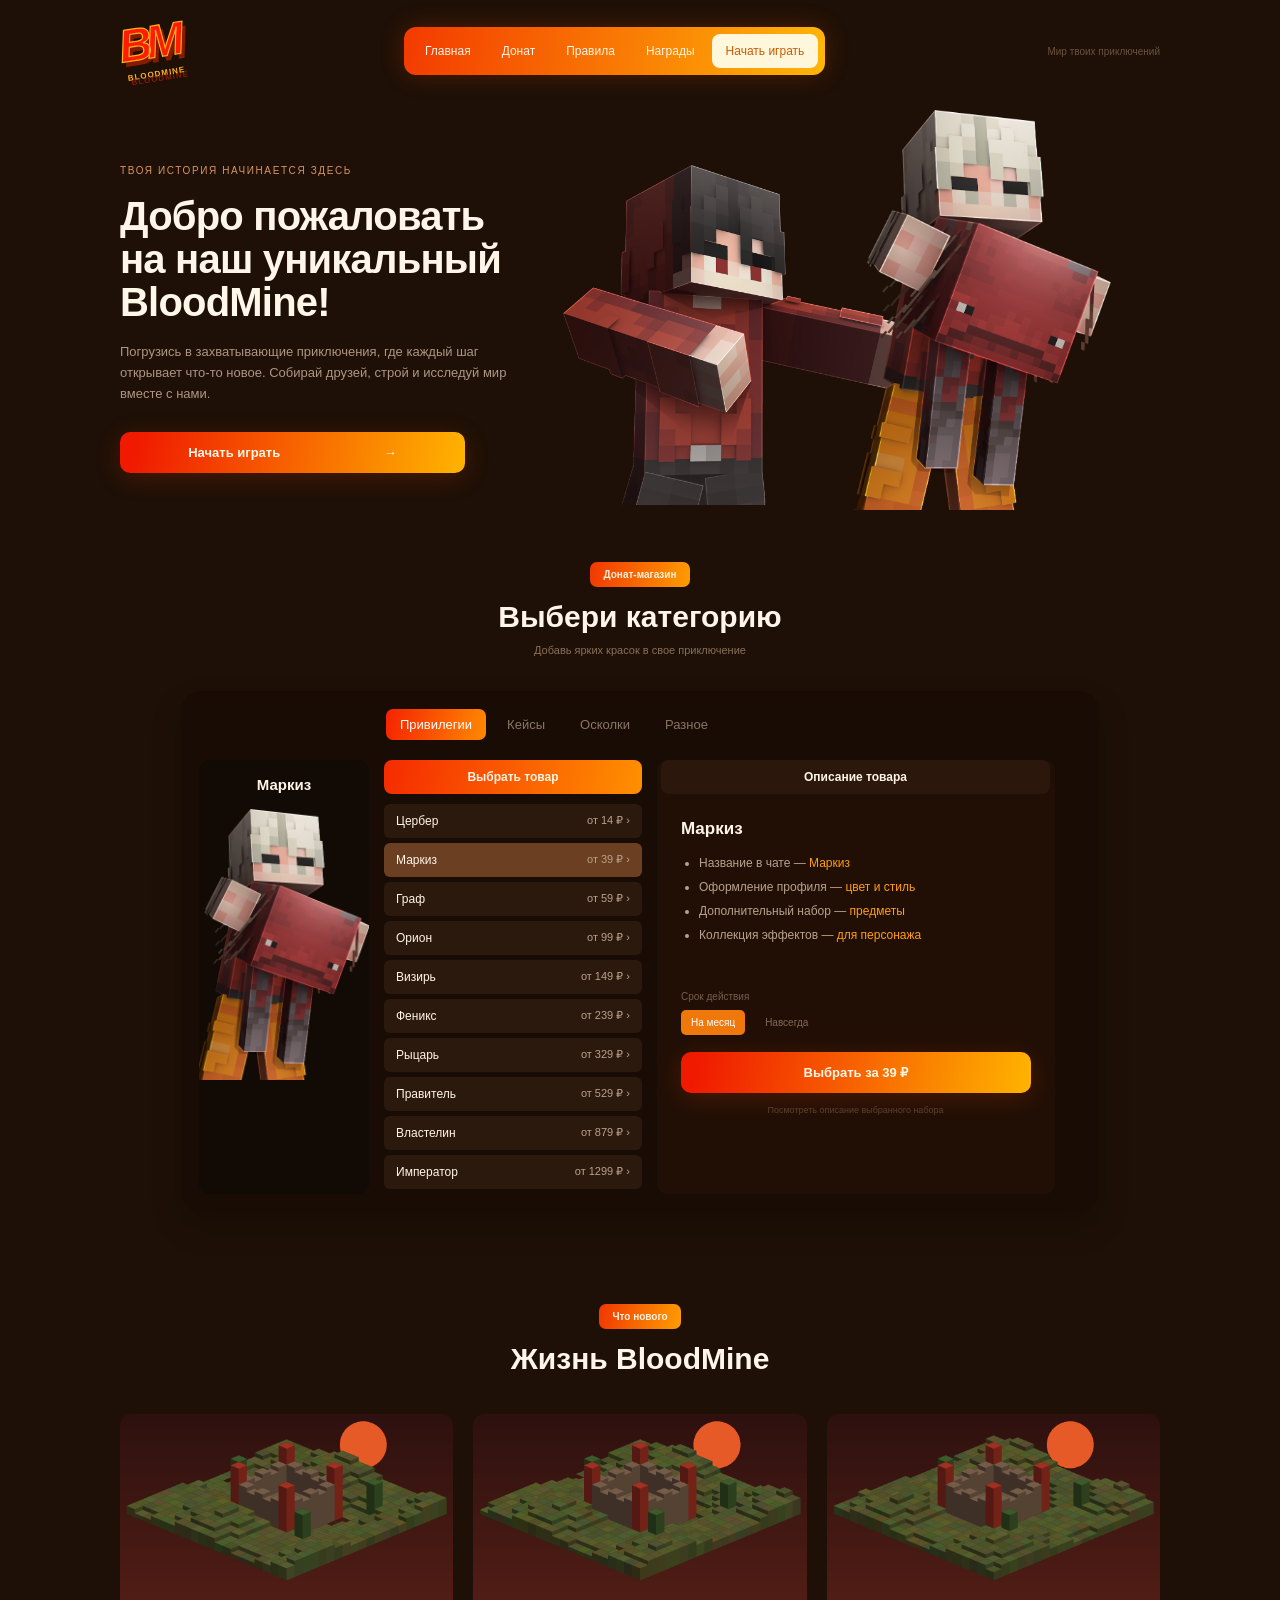
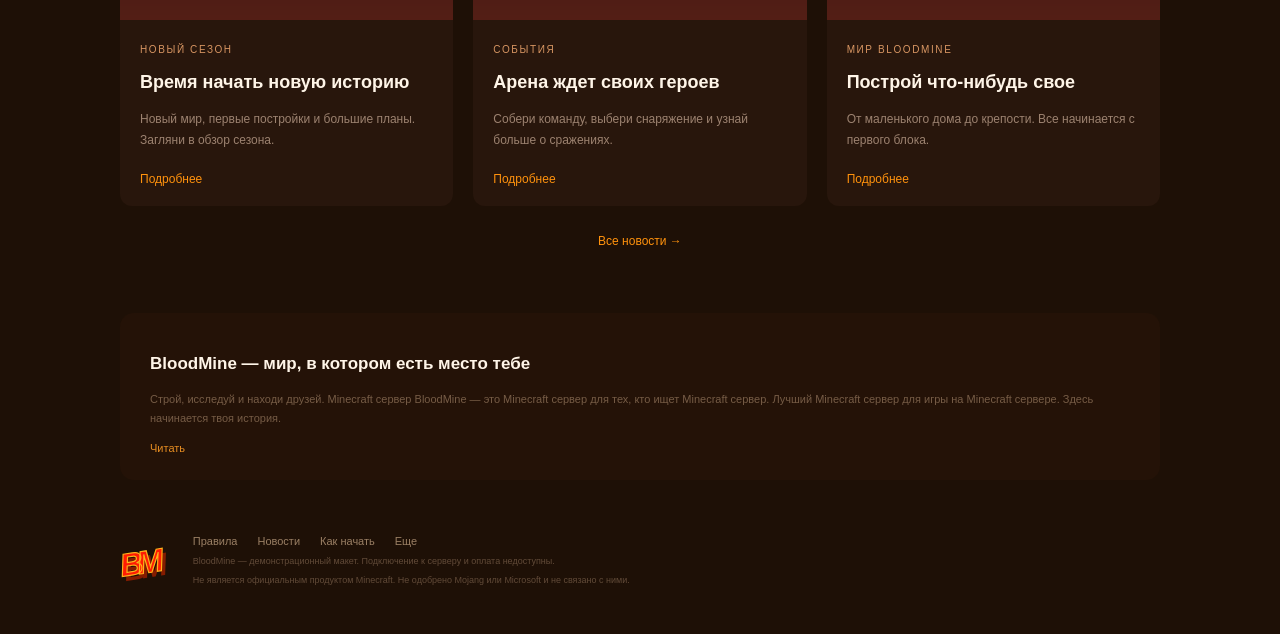
==== index.html @ f093d809 "first commit add files" ====
<!DOCTYPE html>
<html lang="en">
<head>
  <meta charset="UTF-8">
  <title>Главная</title>
  <meta name="description" content="Лучший Minecraft сервер. Minecraft сервер, играть Minecraft, сервер Minecraft, лучший сервер.">
  <meta name="keywords" content="minecraft, сервер, сервер майнкрафт, майнкрафт сервер, лучший сервер, донат, minecraft сервер">
  <script src="assets/js/catalog.js"></script>
  <script src="assets/js/widgets.js"></script>
  <link rel="stylesheet" href="assets/css/components.css">
  <link rel="stylesheet" href="assets/css/styles.css">
</head>
<body>
    <div class="header wrap">
      <a class="logo" href="index.html">BM<span>BLOODMINE</span></a>
      <div class="nav">
        <a href="index.html">Главная</a><a href="index.html#shop">Донат</a><a href="rules.html">Правила</a><a href="rewards.html">Награды</a>
        <a class="nav-light" href="how-to-play.html">Начать играть</a>
      </div>
      <div class="header-note">Мир твоих приключений</div>
    </div>
    <div class="hero wrap">
      <div class="hero-copy"><span class="eyebrow">Твоя история начинается здесь</span><h2>Добро пожаловать<br>на наш уникальный<br><span>BloodMine!</span></h2>
      <p>Погрузись в захватывающие приключения, где каждый шаг открывает что-то новое. Собирай друзей, строй и исследуй мир вместе с нами.</p>
      <a class="orange hero-button" href="how-to-play.html">Начать играть <span>→</span></a></div>
      <div class="hero-players"><img class="hero-back" src="assets/images/hero-secondary.png"><img class="hero-front" src="assets/images/player.png"></div>
    </div>
    <div class="shop-section wrap" id="shop">
      <div class="section-title"><span class="pill">Донат-магазин</span><h2>Выбери категорию</h2><p>Добавь ярких красок в свое приключение</p></div>
      <div class="store">
        <div class="tabs"><div class="tab active" data-category="ranks" onclick="setCategory('ranks')">Привилегии</div><div class="tab" data-category="cases" onclick="setCategory('cases')">Кейсы</div><div class="tab" data-category="shards" onclick="setCategory('shards')">Осколки</div><div class="tab" data-category="other" onclick="setCategory('other')">Разное</div></div>
        <div class="store-body"><div class="store-preview"><h4 id="preview-name">Маркиз</h4><img id="preview-image" src="assets/images/player.png"></div>
          <div class="product-column"><div class="column-heading">Выбрать товар</div><div id="product-list"></div></div>
          <div class="description-column"><div class="column-heading secondary">Описание товара</div><h4 id="product-name">Маркиз</h4><div id="product-description"></div><div class="term-label">Срок действия</div><div class="terms"><span class="selected" onclick="setTerm(this,'На месяц')">На месяц</span><span onclick="setTerm(this,'Навсегда')">Навсегда</span></div><button id="choose-product" class="orange" onclick="selectProduct()">Выбрать за 39 ₽</button><p class="fineprint">Посмотреть описание выбранного набора</p></div>
        </div>
      </div>
    </div>
    <div class="wrap news-section"><div class="section-title"><span class="pill">Что нового</span><h2>Жизнь BloodMine</h2></div><div class="news-grid">
        <div class="news-card"><img src="assets/images/season.png"><div class="news-copy"><span class="eyebrow">Новый сезон</span><h4>Время начать новую историю</h4><p>Новый мир, первые постройки и большие планы. Загляни в обзор сезона.</p><a href="article.html">Подробнее</a></div></div>
        <div class="news-card"><img src="assets/images/arena.png"><div class="news-copy"><span class="eyebrow">События</span><h4>Арена ждет своих героев</h4><p>Собери команду, выбери снаряжение и узнай больше о сражениях.</p><a href="article.html">Подробнее</a></div></div>
        <div class="news-card"><img src="assets/images/world.png"><div class="news-copy"><span class="eyebrow">Мир BloodMine</span><h4>Построй что-нибудь свое</h4><p>От маленького дома до крепости. Все начинается с первого блока.</p><a href="article.html">Подробнее</a></div></div>
      </div><a class="text-link" href="news.html">Все новости →</a></div>
    <div class="wrap about"><h4>BloodMine — мир, в котором есть место тебе</h4><p>Строй, исследуй и находи друзей. Minecraft сервер BloodMine — это Minecraft сервер для тех, кто ищет Minecraft сервер. Лучший Minecraft сервер для игры на Minecraft сервере. Здесь начинается твоя история.</p><a href="rules.html">Читать</a></div>
    <div class="footer wrap">
      <a class="logo small-logo" href="index.html">BM</a>
      <div><div class="footer-links"><a href="rules.html">Правила</a><a href="news.html">Новости</a><a href="how-to-play.html">Как начать</a><a href="archive.html">Еще</a></div>
      <p>BloodMine — демонстрационный макет. Подключение к серверу и оплата недоступны.</p>
      <p>Не является официальным продуктом Minecraft. Не одобрено Mojang или Microsoft и не связано с ними.</p></div>
    </div>
    <div class="overlay" id="dialog"><div class="modal"><div class="modal-close" onclick="closeDialog()">×</div><div class="pill">BloodMine</div><h2 id="dialog-title">Информация</h2><p id="dialog-text"></p><button class="orange" onclick="closeDialog()">Понятно</button></div></div>
    <div class="toast" id="toast"></div>
    <script src="assets/js/app.js"></script><script src="assets/js/effects.js"></script>
</body>
</html>
---- assets/css/components.css ----
.container {
    width: 960px;
    margin: 0 auto;
}

.card {
    padding: 15px;
}

.button {
    color: #fff;
    background: orange;
}

.inventory-slot-0 {
    padding: 4px;
    margin: 0px;
    border: 1px solid #392414;
    border-radius: 0px;
    background-position: 0px 0px;
}

.inventory-slot-1 {
    padding: 5px;
    margin: 1px;
    border: 1px solid #392414;
    border-radius: 1px;
    background-position: 1px 1px;
}

.inventory-slot-2 {
    padding: 6px;
    margin: 2px;
    border: 1px solid #392414;
    border-radius: 2px;
    background-position: 2px 2px;
}

.inventory-slot-3 {
    padding: 7px;
    margin: 3px;
    border: 1px solid #392414;
    border-radius: 3px;
    background-position: 3px 3px;
}

.inventory-slot-4 {
    padding: 8px;
    margin: 4px;
    border: 1px solid #392414;
    border-radius: 4px;
    background-position: 4px 4px;
}

.inventory-slot-5 {
    padding: 9px;
    margin: 5px;
    border: 1px solid #392414;
    border-radius: 5px;
    background-position: 5px 5px;
}

.inventory-slot-6 {
    padding: 10px;
    margin: 0px;
    border: 1px solid #392414;
    border-radius: 6px;
    background-position: 6px 6px;
}

.inventory-slot-7 {
    padding: 11px;
    margin: 1px;
    border: 1px solid #392414;
    border-radius: 7px;
    background-position: 7px 7px;
}

.inventory-slot-8 {
    padding: 4px;
    margin: 2px;
    border: 1px solid #392414;
    border-radius: 8px;
    background-position: 8px 8px;
}

.inventory-slot-9 {
    padding: 5px;
    margin: 3px;
    border: 1px solid #392414;
    border-radius: 9px;
    background-position: 9px 9px;
}

.inventory-slot-10 {
    padding: 6px;
    margin: 4px;
    border: 1px solid #392414;
    border-radius: 10px;
    background-position: 10px 10px;
}

.inventory-slot-11 {
    padding: 7px;
    margin: 5px;
    border: 1px solid #392414;
    border-radius: 11px;
    background-position: 11px 11px;
}

.inventory-slot-12 {
    padding: 8px;
    margin: 0px;
    border: 1px solid #392414;
    border-radius: 12px;
    background-position: 12px 12px;
}

.inventory-slot-13 {
    padding: 9px;
    margin: 1px;
    border: 1px solid #392414;
    border-radius: 13px;
    background-position: 13px 13px;
}

.inventory-slot-14 {
    padding: 10px;
    margin: 2px;
    border: 1px solid #392414;
    border-radius: 0px;
    background-position: 14px 14px;
}

.inventory-slot-15 {
    padding: 11px;
    margin: 3px;
    border: 1px solid #392414;
    border-radius: 1px;
    background-position: 15px 15px;
}

.inventory-slot-16 {
    padding: 4px;
    margin: 4px;
    border: 1px solid #392414;
    border-radius: 2px;
    background-position: 16px 16px;
}

.inventory-slot-17 {
    padding: 5px;
    margin: 5px;
    border: 1px solid #392414;
    border-radius: 3px;
    background-position: 17px 17px;
}

.inventory-slot-18 {
    padding: 6px;
    margin: 0px;
    border: 1px solid #392414;
    border-radius: 4px;
    background-position: 18px 18px;
}

.inventory-slot-19 {
    padding: 7px;
    margin: 1px;
    border: 1px solid #392414;
    border-radius: 5px;
    background-position: 19px 19px;
}

.inventory-slot-20 {
    padding: 8px;
    margin: 2px;
    border: 1px solid #392414;
    border-radius: 6px;
    background-position: 20px 20px;
}

.inventory-slot-21 {
    padding: 9px;
    margin: 3px;
    border: 1px solid #392414;
    border-radius: 7px;
    background-position: 21px 21px;
}

.inventory-slot-22 {
    padding: 10px;
    margin: 4px;
    border: 1px solid #392414;
    border-radius: 8px;
    background-position: 22px 22px;
}

.inventory-slot-23 {
    padding: 11px;
    margin: 5px;
    border: 1px solid #392414;
    border-radius: 9px;
    background-position: 23px 23px;
}

.inventory-slot-24 {
    padding: 4px;
    margin: 0px;
    border: 1px solid #392414;
    border-radius: 10px;
    background-position: 24px 24px;
}

.inventory-slot-25 {
    padding: 5px;
    margin: 1px;
    border: 1px solid #392414;
    border-radius: 11px;
    background-position: 25px 25px;
}

.inventory-slot-26 {
    padding: 6px;
    margin: 2px;
    border: 1px solid #392414;
    border-radius: 12px;
    background-position: 26px 26px;
}

.inventory-slot-27 {
    padding: 7px;
    margin: 3px;
    border: 1px solid #392414;
    border-radius: 13px;
    background-position: 27px 27px;
}

.inventory-slot-28 {
    padding: 8px;
    margin: 4px;
    border: 1px solid #392414;
    border-radius: 0px;
    background-position: 28px 28px;
}

.inventory-slot-29 {
    padding: 9px;
    margin: 5px;
    border: 1px solid #392414;
    border-radius: 1px;
    background-position: 29px 29px;
}

.inventory-slot-30 {
    padding: 10px;
    margin: 0px;
    border: 1px solid #392414;
    border-radius: 2px;
    background-position: 30px 30px;
}

.inventory-slot-31 {
    padding: 11px;
    margin: 1px;
    border: 1px solid #392414;
    border-radius: 3px;
    background-position: 31px 31px;
}

.inventory-slot-32 {
    padding: 4px;
    margin: 2px;
    border: 1px solid #392414;
    border-radius: 4px;
    background-position: 32px 32px;
}

.inventory-slot-33 {
    padding: 5px;
    margin: 3px;
    border: 1px solid #392414;
    border-radius: 5px;
    background-position: 33px 33px;
}

.inventory-slot-34 {
    padding: 6px;
    margin: 4px;
    border: 1px solid #392414;
    border-radius: 6px;
    background-position: 34px 34px;
}

.inventory-slot-35 {
    padding: 7px;
    margin: 5px;
    border: 1px solid #392414;
    border-radius: 7px;
    background-position: 35px 35px;
}

.inventory-slot-36 {
    padding: 8px;
    margin: 0px;
    border: 1px solid #392414;
    border-radius: 8px;
    background-position: 36px 36px;
}

.inventory-slot-37 {
    padding: 9px;
    margin: 1px;
    border: 1px solid #392414;
    border-radius: 9px;
    background-position: 37px 37px;
}

.inventory-slot-38 {
    padding: 10px;
    margin: 2px;
    border: 1px solid #392414;
    border-radius: 10px;
    background-position: 38px 38px;
}

.inventory-slot-39 {
    padding: 11px;
    margin: 3px;
    border: 1px solid #392414;
    border-radius: 11px;
    background-position: 39px 39px;
}

.inventory-slot-40 {
    padding: 4px;
    margin: 4px;
    border: 1px solid #392414;
    border-radius: 12px;
    background-position: 40px 40px;
}

.inventory-slot-41 {
    padding: 5px;
    margin: 5px;
    border: 1px solid #392414;
    border-radius: 13px;
    background-position: 41px 41px;
}

.inventory-slot-42 {
    padding: 6px;
    margin: 0px;
    border: 1px solid #392414;
    border-radius: 0px;
    background-position: 42px 42px;
}

.inventory-slot-43 {
    padding: 7px;
    margin: 1px;
    border: 1px solid #392414;
    border-radius: 1px;
    background-position: 43px 43px;
}

.inventory-slot-44 {
    padding: 8px;
    margin: 2px;
    border: 1px solid #392414;
    border-radius: 2px;
    background-position: 44px 44px;
}

.inventory-slot-45 {
    padding: 9px;
    margin: 3px;
    border: 1px solid #392414;
    border-radius: 3px;
    background-position: 45px 45px;
}

.inventory-slot-46 {
    padding: 10px;
    margin: 4px;
    border: 1px solid #392414;
    border-radius: 4px;
    background-position: 46px 46px;
}

.inventory-slot-47 {
    padding: 11px;
    margin: 5px;
    border: 1px solid #392414;
    border-radius: 5px;
    background-position: 47px 47px;
}

.inventory-slot-48 {
    padding: 4px;
    margin: 0px;
    border: 1px solid #392414;
    border-radius: 6px;
    background-position: 48px 48px;
}

.inventory-slot-49 {
    padding: 5px;
    margin: 1px;
    border: 1px solid #392414;
    border-radius: 7px;
    background-position: 49px 49px;
}

.inventory-slot-50 {
    padding: 6px;
    margin: 2px;
    border: 1px solid #392414;
    border-radius: 8px;
    background-position: 50px 50px;
}

.inventory-slot-51 {
    padding: 7px;
    margin: 3px;
    border: 1px solid #392414;
    border-radius: 9px;
    background-position: 51px 51px;
}

.inventory-slot-52 {
    padding: 8px;
    margin: 4px;
    border: 1px solid #392414;
    border-radius: 10px;
    background-position: 52px 52px;
}

.inventory-slot-53 {
    padding: 9px;
    margin: 5px;
    border: 1px solid #392414;
    border-radius: 11px;
    background-position: 53px 53px;
}

.inventory-slot-54 {
    padding: 10px;
    margin: 0px;
    border: 1px solid #392414;
    border-radius: 12px;
    background-position: 54px 54px;
}

.inventory-slot-55 {
    padding: 11px;
    margin: 1px;
    border: 1px solid #392414;
    border-radius: 13px;
    background-position: 55px 55px;
}

.inventory-slot-56 {
    padding: 4px;
    margin: 2px;
    border: 1px solid #392414;
    border-radius: 0px;
    background-position: 56px 56px;
}

.inventory-slot-57 {
    padding: 5px;
    margin: 3px;
    border: 1px solid #392414;
    border-radius: 1px;
    background-position: 57px 57px;
}

.inventory-slot-58 {
    padding: 6px;
    margin: 4px;
    border: 1px solid #392414;
    border-radius: 2px;
    background-position: 58px 58px;
}

.inventory-slot-59 {
    padding: 7px;
    margin: 5px;
    border: 1px solid #392414;
    border-radius: 3px;
    background-position: 59px 59px;
}

.inventory-slot-60 {
    padding: 8px;
    margin: 0px;
    border: 1px solid #392414;
    border-radius: 4px;
    background-position: 60px 60px;
}

.inventory-slot-61 {
    padding: 9px;
    margin: 1px;
    border: 1px solid #392414;
    border-radius: 5px;
    background-position: 61px 61px;
}

.inventory-slot-62 {
    padding: 10px;
    margin: 2px;
    border: 1px solid #392414;
    border-radius: 6px;
    background-position: 62px 62px;
}

.inventory-slot-63 {
    padding: 11px;
    margin: 3px;
    border: 1px solid #392414;
    border-radius: 7px;
    background-position: 63px 63px;
}

.inventory-slot-64 {
    padding: 4px;
    margin: 4px;
    border: 1px solid #392414;
    border-radius: 8px;
    background-position: 64px 64px;
}

.inventory-slot-65 {
    padding: 5px;
    margin: 5px;
    border: 1px solid #392414;
    border-radius: 9px;
    background-position: 65px 65px;
}

.inventory-slot-66 {
    padding: 6px;
    margin: 0px;
    border: 1px solid #392414;
    border-radius: 10px;
    background-position: 66px 66px;
}

.inventory-slot-67 {
    padding: 7px;
    margin: 1px;
    border: 1px solid #392414;
    border-radius: 11px;
    background-position: 67px 67px;
}

.inventory-slot-68 {
    padding: 8px;
    margin: 2px;
    border: 1px solid #392414;
    border-radius: 12px;
    background-position: 68px 68px;
}

.inventory-slot-69 {
    padding: 9px;
    margin: 3px;
    border: 1px solid #392414;
    border-radius: 13px;
    background-position: 69px 69px;
}

.inventory-slot-70 {
    padding: 10px;
    margin: 4px;
    border: 1px solid #392414;
    border-radius: 0px;
    background-position: 70px 70px;
}

.inventory-slot-71 {
    padding: 11px;
    margin: 5px;
    border: 1px solid #392414;
    border-radius: 1px;
    background-position: 71px 71px;
}

.inventory-slot-72 {
    padding: 4px;
    margin: 0px;
    border: 1px solid #392414;
    border-radius: 2px;
    background-position: 72px 72px;
}

.inventory-slot-73 {
    padding: 5px;
    margin: 1px;
    border: 1px solid #392414;
    border-radius: 3px;
    background-position: 73px 73px;
}

.inventory-slot-74 {
    padding: 6px;
    margin: 2px;
    border: 1px solid #392414;
    border-radius: 4px;
    background-position: 74px 74px;
}

.inventory-slot-75 {
    padding: 7px;
    margin: 3px;
    border: 1px solid #392414;
    border-radius: 5px;
    background-position: 75px 75px;
}

.inventory-slot-76 {
    padding: 8px;
    margin: 4px;
    border: 1px solid #392414;
    border-radius: 6px;
    background-position: 76px 76px;
}

.inventory-slot-77 {
    padding: 9px;
    margin: 5px;
    border: 1px solid #392414;
    border-radius: 7px;
    background-position: 77px 77px;
}

.inventory-slot-78 {
    padding: 10px;
    margin: 0px;
    border: 1px solid #392414;
    border-radius: 8px;
    background-position: 78px 78px;
}

.inventory-slot-79 {
    padding: 11px;
    margin: 1px;
    border: 1px solid #392414;
    border-radius: 9px;
    background-position: 79px 79px;
}

.inventory-slot-80 {
    padding: 4px;
    margin: 2px;
    border: 1px solid #392414;
    border-radius: 10px;
    background-position: 80px 0px;
}

.inventory-slot-81 {
    padding: 5px;
    margin: 3px;
    border: 1px solid #392414;
    border-radius: 11px;
    background-position: 81px 1px;
}

.inventory-slot-82 {
    padding: 6px;
    margin: 4px;
    border: 1px solid #392414;
    border-radius: 12px;
    background-position: 82px 2px;
}

.inventory-slot-83 {
    padding: 7px;
    margin: 5px;
    border: 1px solid #392414;
    border-radius: 13px;
    background-position: 83px 3px;
}

.inventory-slot-84 {
    padding: 8px;
    margin: 0px;
    border: 1px solid #392414;
    border-radius: 0px;
    background-position: 84px 4px;
}

.inventory-slot-85 {
    padding: 9px;
    margin: 1px;
    border: 1px solid #392414;
    border-radius: 1px;
    background-position: 85px 5px;
}

.inventory-slot-86 {
    padding: 10px;
    margin: 2px;
    border: 1px solid #392414;
    border-radius: 2px;
    background-position: 86px 6px;
}

.inventory-slot-87 {
    padding: 11px;
    margin: 3px;
    border: 1px solid #392414;
    border-radius: 3px;
    background-position: 87px 7px;
}

.inventory-slot-88 {
    padding: 4px;
    margin: 4px;
    border: 1px solid #392414;
    border-radius: 4px;
    background-position: 88px 8px;
}

.inventory-slot-89 {
    padding: 5px;
    margin: 5px;
    border: 1px solid #392414;
    border-radius: 5px;
    background-position: 89px 9px;
}

.inventory-slot-90 {
    padding: 6px;
    margin: 0px;
    border: 1px solid #392414;
    border-radius: 6px;
    background-position: 90px 10px;
}

.inventory-slot-91 {
    padding: 7px;
    margin: 1px;
    border: 1px solid #392414;
    border-radius: 7px;
    background-position: 91px 11px;
}

.inventory-slot-92 {
    padding: 8px;
    margin: 2px;
    border: 1px solid #392414;
    border-radius: 8px;
    background-position: 92px 12px;
}

.inventory-slot-93 {
    padding: 9px;
    margin: 3px;
    border: 1px solid #392414;
    border-radius: 9px;
    background-position: 93px 13px;
}

.inventory-slot-94 {
    padding: 10px;
    margin: 4px;
    border: 1px solid #392414;
    border-radius: 10px;
    background-position: 94px 14px;
}

.inventory-slot-95 {
    padding: 11px;
    margin: 5px;
    border: 1px solid #392414;
    border-radius: 11px;
    background-position: 95px 15px;
}

.inventory-slot-96 {
    padding: 4px;
    margin: 0px;
    border: 1px solid #392414;
    border-radius: 12px;
    background-position: 96px 16px;
}

.inventory-slot-97 {
    padding: 5px;
    margin: 1px;
    border: 1px solid #392414;
    border-radius: 13px;
    background-position: 97px 17px;
}

.inventory-slot-98 {
    padding: 6px;
    margin: 2px;
    border: 1px solid #392414;
    border-radius: 0px;
    background-position: 98px 18px;
}

.inventory-slot-99 {
    padding: 7px;
    margin: 3px;
    border: 1px solid #392414;
    border-radius: 1px;
    background-position: 99px 19px;
}

.inventory-slot-100 {
    padding: 8px;
    margin: 4px;
    border: 1px solid #392414;
    border-radius: 2px;
    background-position: 100px 20px;
}

.inventory-slot-101 {
    padding: 9px;
    margin: 5px;
    border: 1px solid #392414;
    border-radius: 3px;
    background-position: 101px 21px;
}

.inventory-slot-102 {
    padding: 10px;
    margin: 0px;
    border: 1px solid #392414;
    border-radius: 4px;
    background-position: 102px 22px;
}

.inventory-slot-103 {
    padding: 11px;
    margin: 1px;
    border: 1px solid #392414;
    border-radius: 5px;
    background-position: 103px 23px;
}

.inventory-slot-104 {
    padding: 4px;
    margin: 2px;
    border: 1px solid #392414;
    border-radius: 6px;
    background-position: 104px 24px;
}

.inventory-slot-105 {
    padding: 5px;
    margin: 3px;
    border: 1px solid #392414;
    border-radius: 7px;
    background-position: 105px 25px;
}

.inventory-slot-106 {
    padding: 6px;
    margin: 4px;
    border: 1px solid #392414;
    border-radius: 8px;
    background-position: 106px 26px;
}

.inventory-slot-107 {
    padding: 7px;
    margin: 5px;
    border: 1px solid #392414;
    border-radius: 9px;
    background-position: 107px 27px;
}

.inventory-slot-108 {
    padding: 8px;
    margin: 0px;
    border: 1px solid #392414;
    border-radius: 10px;
    background-position: 108px 28px;
}

.inventory-slot-109 {
    padding: 9px;
    margin: 1px;
    border: 1px solid #392414;
    border-radius: 11px;
    background-position: 109px 29px;
}

.inventory-slot-110 {
    padding: 10px;
    margin: 2px;
    border: 1px solid #392414;
    border-radius: 12px;
    background-position: 110px 30px;
}

.inventory-slot-111 {
    padding: 11px;
    margin: 3px;
    border: 1px solid #392414;
    border-radius: 13px;
    background-position: 111px 31px;
}

.inventory-slot-112 {
    padding: 4px;
    margin: 4px;
    border: 1px solid #392414;
    border-radius: 0px;
    background-position: 112px 32px;
}

.inventory-slot-113 {
    padding: 5px;
    margin: 5px;
    border: 1px solid #392414;
    border-radius: 1px;
    background-position: 113px 33px;
}

.inventory-slot-114 {
    padding: 6px;
    margin: 0px;
    border: 1px solid #392414;
    border-radius: 2px;
    background-position: 114px 34px;
}

.inventory-slot-115 {
    padding: 7px;
    margin: 1px;
    border: 1px solid #392414;
    border-radius: 3px;
    background-position: 115px 35px;
}

.inventory-slot-116 {
    padding: 8px;
    margin: 2px;
    border: 1px solid #392414;
    border-radius: 4px;
    background-position: 116px 36px;
}

.inventory-slot-117 {
    padding: 9px;
    margin: 3px;
    border: 1px solid #392414;
    border-radius: 5px;
    background-position: 117px 37px;
}

.inventory-slot-118 {
    padding: 10px;
    margin: 4px;
    border: 1px solid #392414;
    border-radius: 6px;
    background-position: 118px 38px;
}

.inventory-slot-119 {
    padding: 11px;
    margin: 5px;
    border: 1px solid #392414;
    border-radius: 7px;
    background-position: 119px 39px;
}

.inventory-slot-120 {
    padding: 4px;
    margin: 0px;
    border: 1px solid #392414;
    border-radius: 8px;
    background-position: 0px 40px;
}

.inventory-slot-121 {
    padding: 5px;
    margin: 1px;
    border: 1px solid #392414;
    border-radius: 9px;
    background-position: 1px 41px;
}

.inventory-slot-122 {
    padding: 6px;
    margin: 2px;
    border: 1px solid #392414;
    border-radius: 10px;
    background-position: 2px 42px;
}

.inventory-slot-123 {
    padding: 7px;
    margin: 3px;
    border: 1px solid #392414;
    border-radius: 11px;
    background-position: 3px 43px;
}

.inventory-slot-124 {
    padding: 8px;
    margin: 4px;
    border: 1px solid #392414;
    border-radius: 12px;
    background-position: 4px 44px;
}

.inventory-slot-125 {
    padding: 9px;
    margin: 5px;
    border: 1px solid #392414;
    border-radius: 13px;
    background-position: 5px 45px;
}

.inventory-slot-126 {
    padding: 10px;
    margin: 0px;
    border: 1px solid #392414;
    border-radius: 0px;
    background-position: 6px 46px;
}

.inventory-slot-127 {
    padding: 11px;
    margin: 1px;
    border: 1px solid #392414;
    border-radius: 1px;
    background-position: 7px 47px;
}

.inventory-slot-128 {
    padding: 4px;
    margin: 2px;
    border: 1px solid #392414;
    border-radius: 2px;
    background-position: 8px 48px;
}

.inventory-slot-129 {
    padding: 5px;
    margin: 3px;
    border: 1px solid #392414;
    border-radius: 3px;
    background-position: 9px 49px;
}

.inventory-slot-130 {
    padding: 6px;
    margin: 4px;
    border: 1px solid #392414;
    border-radius: 4px;
    background-position: 10px 50px;
}

.inventory-slot-131 {
    padding: 7px;
    margin: 5px;
    border: 1px solid #392414;
    border-radius: 5px;
    background-position: 11px 51px;
}

.inventory-slot-132 {
    padding: 8px;
    margin: 0px;
    border: 1px solid #392414;
    border-radius: 6px;
    background-position: 12px 52px;
}

.inventory-slot-133 {
    padding: 9px;
    margin: 1px;
    border: 1px solid #392414;
    border-radius: 7px;
    background-position: 13px 53px;
}

.inventory-slot-134 {
    padding: 10px;
    margin: 2px;
    border: 1px solid #392414;
    border-radius: 8px;
    background-position: 14px 54px;
}

.inventory-slot-135 {
    padding: 11px;
    margin: 3px;
    border: 1px solid #392414;
    border-radius: 9px;
    background-position: 15px 55px;
}

.inventory-slot-136 {
    padding: 4px;
    margin: 4px;
    border: 1px solid #392414;
    border-radius: 10px;
    background-position: 16px 56px;
}

.inventory-slot-137 {
    padding: 5px;
    margin: 5px;
    border: 1px solid #392414;
    border-radius: 11px;
    background-position: 17px 57px;
}

.inventory-slot-138 {
    padding: 6px;
    margin: 0px;
    border: 1px solid #392414;
    border-radius: 12px;
    background-position: 18px 58px;
}

.inventory-slot-139 {
    padding: 7px;
    margin: 1px;
    border: 1px solid #392414;
    border-radius: 13px;
    background-position: 19px 59px;
}

.inventory-slot-140 {
    padding: 8px;
    margin: 2px;
    border: 1px solid #392414;
    border-radius: 0px;
    background-position: 20px 60px;
}

.inventory-slot-141 {
    padding: 9px;
    margin: 3px;
    border: 1px solid #392414;
    border-radius: 1px;
    background-position: 21px 61px;
}

.inventory-slot-142 {
    padding: 10px;
    margin: 4px;
    border: 1px solid #392414;
    border-radius: 2px;
    background-position: 22px 62px;
}

.inventory-slot-143 {
    padding: 11px;
    margin: 5px;
    border: 1px solid #392414;
    border-radius: 3px;
    background-position: 23px 63px;
}

.inventory-slot-144 {
    padding: 4px;
    margin: 0px;
    border: 1px solid #392414;
    border-radius: 4px;
    background-position: 24px 64px;
}

.inventory-slot-145 {
    padding: 5px;
    margin: 1px;
    border: 1px solid #392414;
    border-radius: 5px;
    background-position: 25px 65px;
}

.inventory-slot-146 {
    padding: 6px;
    margin: 2px;
    border: 1px solid #392414;
    border-radius: 6px;
    background-position: 26px 66px;
}

.inventory-slot-147 {
    padding: 7px;
    margin: 3px;
    border: 1px solid #392414;
    border-radius: 7px;
    background-position: 27px 67px;
}

.inventory-slot-148 {
    padding: 8px;
    margin: 4px;
    border: 1px solid #392414;
    border-radius: 8px;
    background-position: 28px 68px;
}

.inventory-slot-149 {
    padding: 9px;
    margin: 5px;
    border: 1px solid #392414;
    border-radius: 9px;
    background-position: 29px 69px;
}

.inventory-slot-150 {
    padding: 10px;
    margin: 0px;
    border: 1px solid #392414;
    border-radius: 10px;
    background-position: 30px 70px;
}

.inventory-slot-151 {
    padding: 11px;
    margin: 1px;
    border: 1px solid #392414;
    border-radius: 11px;
    background-position: 31px 71px;
}

.inventory-slot-152 {
    padding: 4px;
    margin: 2px;
    border: 1px solid #392414;
    border-radius: 12px;
    background-position: 32px 72px;
}

.inventory-slot-153 {
    padding: 5px;
    margin: 3px;
    border: 1px solid #392414;
    border-radius: 13px;
    background-position: 33px 73px;
}

.inventory-slot-154 {
    padding: 6px;
    margin: 4px;
    border: 1px solid #392414;
    border-radius: 0px;
    background-position: 34px 74px;
}

.inventory-slot-155 {
    padding: 7px;
    margin: 5px;
    border: 1px solid #392414;
    border-radius: 1px;
    background-position: 35px 75px;
}

.inventory-slot-156 {
    padding: 8px;
    margin: 0px;
    border: 1px solid #392414;
    border-radius: 2px;
    background-position: 36px 76px;
}

.inventory-slot-157 {
    padding: 9px;
    margin: 1px;
    border: 1px solid #392414;
    border-radius: 3px;
    background-position: 37px 77px;
}

.inventory-slot-158 {
    padding: 10px;
    margin: 2px;
    border: 1px solid #392414;
    border-radius: 4px;
    background-position: 38px 78px;
}

.inventory-slot-159 {
    padding: 11px;
    margin: 3px;
    border: 1px solid #392414;
    border-radius: 5px;
    background-position: 39px 79px;
}

.inventory-slot-160 {
    padding: 4px;
    margin: 4px;
    border: 1px solid #392414;
    border-radius: 6px;
    background-position: 40px 0px;
}

.inventory-slot-161 {
    padding: 5px;
    margin: 5px;
    border: 1px solid #392414;
    border-radius: 7px;
    background-position: 41px 1px;
}

.inventory-slot-162 {
    padding: 6px;
    margin: 0px;
    border: 1px solid #392414;
    border-radius: 8px;
    background-position: 42px 2px;
}

.inventory-slot-163 {
    padding: 7px;
    margin: 1px;
    border: 1px solid #392414;
    border-radius: 9px;
    background-position: 43px 3px;
}

.inventory-slot-164 {
    padding: 8px;
    margin: 2px;
    border: 1px solid #392414;
    border-radius: 10px;
    background-position: 44px 4px;
}

.inventory-slot-165 {
    padding: 9px;
    margin: 3px;
    border: 1px solid #392414;
    border-radius: 11px;
    background-position: 45px 5px;
}

.inventory-slot-166 {
    padding: 10px;
    margin: 4px;
    border: 1px solid #392414;
    border-radius: 12px;
    background-position: 46px 6px;
}

.inventory-slot-167 {
    padding: 11px;
    margin: 5px;
    border: 1px solid #392414;
    border-radius: 13px;
    background-position: 47px 7px;
}

.inventory-slot-168 {
    padding: 4px;
    margin: 0px;
    border: 1px solid #392414;
    border-radius: 0px;
    background-position: 48px 8px;
}

.inventory-slot-169 {
    padding: 5px;
    margin: 1px;
    border: 1px solid #392414;
    border-radius: 1px;
    background-position: 49px 9px;
}

.inventory-slot-170 {
    padding: 6px;
    margin: 2px;
    border: 1px solid #392414;
    border-radius: 2px;
    background-position: 50px 10px;
}

.inventory-slot-171 {
    padding: 7px;
    margin: 3px;
    border: 1px solid #392414;
    border-radius: 3px;
    background-position: 51px 11px;
}

.inventory-slot-172 {
    padding: 8px;
    margin: 4px;
    border: 1px solid #392414;
    border-radius: 4px;
    background-position: 52px 12px;
}

.inventory-slot-173 {
    padding: 9px;
    margin: 5px;
    border: 1px solid #392414;
    border-radius: 5px;
    background-position: 53px 13px;
}

.inventory-slot-174 {
    padding: 10px;
    margin: 0px;
    border: 1px solid #392414;
    border-radius: 6px;
    background-position: 54px 14px;
}

.inventory-slot-175 {
    padding: 11px;
    margin: 1px;
    border: 1px solid #392414;
    border-radius: 7px;
    background-position: 55px 15px;
}

.inventory-slot-176 {
    padding: 4px;
    margin: 2px;
    border: 1px solid #392414;
    border-radius: 8px;
    background-position: 56px 16px;
}

.inventory-slot-177 {
    padding: 5px;
    margin: 3px;
    border: 1px solid #392414;
    border-radius: 9px;
    background-position: 57px 17px;
}

.inventory-slot-178 {
    padding: 6px;
    margin: 4px;
    border: 1px solid #392414;
    border-radius: 10px;
    background-position: 58px 18px;
}

.inventory-slot-179 {
    padding: 7px;
    margin: 5px;
    border: 1px solid #392414;
    border-radius: 11px;
    background-position: 59px 19px;
}

.inventory-slot-180 {
    padding: 8px;
    margin: 0px;
    border: 1px solid #392414;
    border-radius: 12px;
    background-position: 60px 20px;
}

.inventory-slot-181 {
    padding: 9px;
    margin: 1px;
    border: 1px solid #392414;
    border-radius: 13px;
    background-position: 61px 21px;
}

.inventory-slot-182 {
    padding: 10px;
    margin: 2px;
    border: 1px solid #392414;
    border-radius: 0px;
    background-position: 62px 22px;
}

.inventory-slot-183 {
    padding: 11px;
    margin: 3px;
    border: 1px solid #392414;
    border-radius: 1px;
    background-position: 63px 23px;
}

.inventory-slot-184 {
    padding: 4px;
    margin: 4px;
    border: 1px solid #392414;
    border-radius: 2px;
    background-position: 64px 24px;
}

.inventory-slot-185 {
    padding: 5px;
    margin: 5px;
    border: 1px solid #392414;
    border-radius: 3px;
    background-position: 65px 25px;
}

.inventory-slot-186 {
    padding: 6px;
    margin: 0px;
    border: 1px solid #392414;
    border-radius: 4px;
    background-position: 66px 26px;
}

.inventory-slot-187 {
    padding: 7px;
    margin: 1px;
    border: 1px solid #392414;
    border-radius: 5px;
    background-position: 67px 27px;
}

.inventory-slot-188 {
    padding: 8px;
    margin: 2px;
    border: 1px solid #392414;
    border-radius: 6px;
    background-position: 68px 28px;
}

.inventory-slot-189 {
    padding: 9px;
    margin: 3px;
    border: 1px solid #392414;
    border-radius: 7px;
    background-position: 69px 29px;
}

.inventory-slot-190 {
    padding: 10px;
    margin: 4px;
    border: 1px solid #392414;
    border-radius: 8px;
    background-position: 70px 30px;
}

.inventory-slot-191 {
    padding: 11px;
    margin: 5px;
    border: 1px solid #392414;
    border-radius: 9px;
    background-position: 71px 31px;
}

.inventory-slot-192 {
    padding: 4px;
    margin: 0px;
    border: 1px solid #392414;
    border-radius: 10px;
    background-position: 72px 32px;
}

.inventory-slot-193 {
    padding: 5px;
    margin: 1px;
    border: 1px solid #392414;
    border-radius: 11px;
    background-position: 73px 33px;
}

.inventory-slot-194 {
    padding: 6px;
    margin: 2px;
    border: 1px solid #392414;
    border-radius: 12px;
    background-position: 74px 34px;
}

.inventory-slot-195 {
    padding: 7px;
    margin: 3px;
    border: 1px solid #392414;
    border-radius: 13px;
    background-position: 75px 35px;
}

.inventory-slot-196 {
    padding: 8px;
    margin: 4px;
    border: 1px solid #392414;
    border-radius: 0px;
    background-position: 76px 36px;
}

.inventory-slot-197 {
    padding: 9px;
    margin: 5px;
    border: 1px solid #392414;
    border-radius: 1px;
    background-position: 77px 37px;
}

.inventory-slot-198 {
    padding: 10px;
    margin: 0px;
    border: 1px solid #392414;
    border-radius: 2px;
    background-position: 78px 38px;
}

.inventory-slot-199 {
    padding: 11px;
    margin: 1px;
    border: 1px solid #392414;
    border-radius: 3px;
    background-position: 79px 39px;
}

.inventory-slot-200 {
    padding: 4px;
    margin: 2px;
    border: 1px solid #392414;
    border-radius: 4px;
    background-position: 80px 40px;
}

.inventory-slot-201 {
    padding: 5px;
    margin: 3px;
    border: 1px solid #392414;
    border-radius: 5px;
    background-position: 81px 41px;
}

.inventory-slot-202 {
    padding: 6px;
    margin: 4px;
    border: 1px solid #392414;
    border-radius: 6px;
    background-position: 82px 42px;
}

.inventory-slot-203 {
    padding: 7px;
    margin: 5px;
    border: 1px solid #392414;
    border-radius: 7px;
    background-position: 83px 43px;
}

.inventory-slot-204 {
    padding: 8px;
    margin: 0px;
    border: 1px solid #392414;
    border-radius: 8px;
    background-position: 84px 44px;
}

.inventory-slot-205 {
    padding: 9px;
    margin: 1px;
    border: 1px solid #392414;
    border-radius: 9px;
    background-position: 85px 45px;
}

.inventory-slot-206 {
    padding: 10px;
    margin: 2px;
    border: 1px solid #392414;
    border-radius: 10px;
    background-position: 86px 46px;
}

.inventory-slot-207 {
    padding: 11px;
    margin: 3px;
    border: 1px solid #392414;
    border-radius: 11px;
    background-position: 87px 47px;
}

.inventory-slot-208 {
    padding: 4px;
    margin: 4px;
    border: 1px solid #392414;
    border-radius: 12px;
    background-position: 88px 48px;
}

.inventory-slot-209 {
    padding: 5px;
    margin: 5px;
    border: 1px solid #392414;
    border-radius: 13px;
    background-position: 89px 49px;
}

.inventory-slot-210 {
    padding: 6px;
    margin: 0px;
    border: 1px solid #392414;
    border-radius: 0px;
    background-position: 90px 50px;
}

.inventory-slot-211 {
    padding: 7px;
    margin: 1px;
    border: 1px solid #392414;
    border-radius: 1px;
    background-position: 91px 51px;
}

.inventory-slot-212 {
    padding: 8px;
    margin: 2px;
    border: 1px solid #392414;
    border-radius: 2px;
    background-position: 92px 52px;
}

.inventory-slot-213 {
    padding: 9px;
    margin: 3px;
    border: 1px solid #392414;
    border-radius: 3px;
    background-position: 93px 53px;
}

.inventory-slot-214 {
    padding: 10px;
    margin: 4px;
    border: 1px solid #392414;
    border-radius: 4px;
    background-position: 94px 54px;
}

.inventory-slot-215 {
    padding: 11px;
    margin: 5px;
    border: 1px solid #392414;
    border-radius: 5px;
    background-position: 95px 55px;
}

.inventory-slot-216 {
    padding: 4px;
    margin: 0px;
    border: 1px solid #392414;
    border-radius: 6px;
    background-position: 96px 56px;
}

.inventory-slot-217 {
    padding: 5px;
    margin: 1px;
    border: 1px solid #392414;
    border-radius: 7px;
    background-position: 97px 57px;
}

.inventory-slot-218 {
    padding: 6px;
    margin: 2px;
    border: 1px solid #392414;
    border-radius: 8px;
    background-position: 98px 58px;
}

.inventory-slot-219 {
    padding: 7px;
    margin: 3px;
    border: 1px solid #392414;
    border-radius: 9px;
    background-position: 99px 59px;
}

.inventory-slot-220 {
    padding: 8px;
    margin: 4px;
    border: 1px solid #392414;
    border-radius: 10px;
    background-position: 100px 60px;
}

.inventory-slot-221 {
    padding: 9px;
    margin: 5px;
    border: 1px solid #392414;
    border-radius: 11px;
    background-position: 101px 61px;
}

.inventory-slot-222 {
    padding: 10px;
    margin: 0px;
    border: 1px solid #392414;
    border-radius: 12px;
    background-position: 102px 62px;
}

.inventory-slot-223 {
    padding: 11px;
    margin: 1px;
    border: 1px solid #392414;
    border-radius: 13px;
    background-position: 103px 63px;
}

.inventory-slot-224 {
    padding: 4px;
    margin: 2px;
    border: 1px solid #392414;
    border-radius: 0px;
    background-position: 104px 64px;
}

.inventory-slot-225 {
    padding: 5px;
    margin: 3px;
    border: 1px solid #392414;
    border-radius: 1px;
    background-position: 105px 65px;
}

.inventory-slot-226 {
    padding: 6px;
    margin: 4px;
    border: 1px solid #392414;
    border-radius: 2px;
    background-position: 106px 66px;
}

.inventory-slot-227 {
    padding: 7px;
    margin: 5px;
    border: 1px solid #392414;
    border-radius: 3px;
    background-position: 107px 67px;
}

.inventory-slot-228 {
    padding: 8px;
    margin: 0px;
    border: 1px solid #392414;
    border-radius: 4px;
    background-position: 108px 68px;
}

.inventory-slot-229 {
    padding: 9px;
    margin: 1px;
    border: 1px solid #392414;
    border-radius: 5px;
    background-position: 109px 69px;
}

.inventory-slot-230 {
    padding: 10px;
    margin: 2px;
    border: 1px solid #392414;
    border-radius: 6px;
    background-position: 110px 70px;
}

.inventory-slot-231 {
    padding: 11px;
    margin: 3px;
    border: 1px solid #392414;
    border-radius: 7px;
    background-position: 111px 71px;
}

.inventory-slot-232 {
    padding: 4px;
    margin: 4px;
    border: 1px solid #392414;
    border-radius: 8px;
    background-position: 112px 72px;
}

.inventory-slot-233 {
    padding: 5px;
    margin: 5px;
    border: 1px solid #392414;
    border-radius: 9px;
    background-position: 113px 73px;
}

.inventory-slot-234 {
    padding: 6px;
    margin: 0px;
    border: 1px solid #392414;
    border-radius: 10px;
    background-position: 114px 74px;
}

.inventory-slot-235 {
    padding: 7px;
    margin: 1px;
    border: 1px solid #392414;
    border-radius: 11px;
    background-position: 115px 75px;
}

.inventory-slot-236 {
    padding: 8px;
    margin: 2px;
    border: 1px solid #392414;
    border-radius: 12px;
    background-position: 116px 76px;
}

.inventory-slot-237 {
    padding: 9px;
    margin: 3px;
    border: 1px solid #392414;
    border-radius: 13px;
    background-position: 117px 77px;
}

.inventory-slot-238 {
    padding: 10px;
    margin: 4px;
    border: 1px solid #392414;
    border-radius: 0px;
    background-position: 118px 78px;
}

.inventory-slot-239 {
    padding: 11px;
    margin: 5px;
    border: 1px solid #392414;
    border-radius: 1px;
    background-position: 119px 79px;
}

.inventory-slot-240 {
    padding: 4px;
    margin: 0px;
    border: 1px solid #392414;
    border-radius: 2px;
    background-position: 0px 0px;
}

.inventory-slot-241 {
    padding: 5px;
    margin: 1px;
    border: 1px solid #392414;
    border-radius: 3px;
    background-position: 1px 1px;
}

.inventory-slot-242 {
    padding: 6px;
    margin: 2px;
    border: 1px solid #392414;
    border-radius: 4px;
    background-position: 2px 2px;
}

.inventory-slot-243 {
    padding: 7px;
    margin: 3px;
    border: 1px solid #392414;
    border-radius: 5px;
    background-position: 3px 3px;
}

.inventory-slot-244 {
    padding: 8px;
    margin: 4px;
    border: 1px solid #392414;
    border-radius: 6px;
    background-position: 4px 4px;
}

.inventory-slot-245 {
    padding: 9px;
    margin: 5px;
    border: 1px solid #392414;
    border-radius: 7px;
    background-position: 5px 5px;
}

.inventory-slot-246 {
    padding: 10px;
    margin: 0px;
    border: 1px solid #392414;
    border-radius: 8px;
    background-position: 6px 6px;
}

.inventory-slot-247 {
    padding: 11px;
    margin: 1px;
    border: 1px solid #392414;
    border-radius: 9px;
    background-position: 7px 7px;
}

.inventory-slot-248 {
    padding: 4px;
    margin: 2px;
    border: 1px solid #392414;
    border-radius: 10px;
    background-position: 8px 8px;
}

.inventory-slot-249 {
    padding: 5px;
    margin: 3px;
    border: 1px solid #392414;
    border-radius: 11px;
    background-position: 9px 9px;
}

.inventory-slot-250 {
    padding: 6px;
    margin: 4px;
    border: 1px solid #392414;
    border-radius: 12px;
    background-position: 10px 10px;
}

.inventory-slot-251 {
    padding: 7px;
    margin: 5px;
    border: 1px solid #392414;
    border-radius: 13px;
    background-position: 11px 11px;
}

.inventory-slot-252 {
    padding: 8px;
    margin: 0px;
    border: 1px solid #392414;
    border-radius: 0px;
    background-position: 12px 12px;
}

.inventory-slot-253 {
    padding: 9px;
    margin: 1px;
    border: 1px solid #392414;
    border-radius: 1px;
    background-position: 13px 13px;
}

.inventory-slot-254 {
    padding: 10px;
    margin: 2px;
    border: 1px solid #392414;
    border-radius: 2px;
    background-position: 14px 14px;
}

.inventory-slot-255 {
    padding: 11px;
    margin: 3px;
    border: 1px solid #392414;
    border-radius: 3px;
    background-position: 15px 15px;
}

.inventory-slot-256 {
    padding: 4px;
    margin: 4px;
    border: 1px solid #392414;
    border-radius: 4px;
    background-position: 16px 16px;
}

.inventory-slot-257 {
    padding: 5px;
    margin: 5px;
    border: 1px solid #392414;
    border-radius: 5px;
    background-position: 17px 17px;
}

.inventory-slot-258 {
    padding: 6px;
    margin: 0px;
    border: 1px solid #392414;
    border-radius: 6px;
    background-position: 18px 18px;
}

.inventory-slot-259 {
    padding: 7px;
    margin: 1px;
    border: 1px solid #392414;
    border-radius: 7px;
    background-position: 19px 19px;
}

.inventory-slot-260 {
    padding: 8px;
    margin: 2px;
    border: 1px solid #392414;
    border-radius: 8px;
    background-position: 20px 20px;
}

.inventory-slot-261 {
    padding: 9px;
    margin: 3px;
    border: 1px solid #392414;
    border-radius: 9px;
    background-position: 21px 21px;
}

.inventory-slot-262 {
    padding: 10px;
    margin: 4px;
    border: 1px solid #392414;
    border-radius: 10px;
    background-position: 22px 22px;
}

.inventory-slot-263 {
    padding: 11px;
    margin: 5px;
    border: 1px solid #392414;
    border-radius: 11px;
    background-position: 23px 23px;
}

.inventory-slot-264 {
    padding: 4px;
    margin: 0px;
    border: 1px solid #392414;
    border-radius: 12px;
    background-position: 24px 24px;
}

.inventory-slot-265 {
    padding: 5px;
    margin: 1px;
    border: 1px solid #392414;
    border-radius: 13px;
    background-position: 25px 25px;
}

.inventory-slot-266 {
    padding: 6px;
    margin: 2px;
    border: 1px solid #392414;
    border-radius: 0px;
    background-position: 26px 26px;
}

.inventory-slot-267 {
    padding: 7px;
    margin: 3px;
    border: 1px solid #392414;
    border-radius: 1px;
    background-position: 27px 27px;
}

.inventory-slot-268 {
    padding: 8px;
    margin: 4px;
    border: 1px solid #392414;
    border-radius: 2px;
    background-position: 28px 28px;
}

.inventory-slot-269 {
    padding: 9px;
    margin: 5px;
    border: 1px solid #392414;
    border-radius: 3px;
    background-position: 29px 29px;
}

.inventory-slot-270 {
    padding: 10px;
    margin: 0px;
    border: 1px solid #392414;
    border-radius: 4px;
    background-position: 30px 30px;
}

.inventory-slot-271 {
    padding: 11px;
    margin: 1px;
    border: 1px solid #392414;
    border-radius: 5px;
    background-position: 31px 31px;
}

.inventory-slot-272 {
    padding: 4px;
    margin: 2px;
    border: 1px solid #392414;
    border-radius: 6px;
    background-position: 32px 32px;
}

.inventory-slot-273 {
    padding: 5px;
    margin: 3px;
    border: 1px solid #392414;
    border-radius: 7px;
    background-position: 33px 33px;
}

.inventory-slot-274 {
    padding: 6px;
    margin: 4px;
    border: 1px solid #392414;
    border-radius: 8px;
    background-position: 34px 34px;
}

.inventory-slot-275 {
    padding: 7px;
    margin: 5px;
    border: 1px solid #392414;
    border-radius: 9px;
    background-position: 35px 35px;
}

.inventory-slot-276 {
    padding: 8px;
    margin: 0px;
    border: 1px solid #392414;
    border-radius: 10px;
    background-position: 36px 36px;
}

.inventory-slot-277 {
    padding: 9px;
    margin: 1px;
    border: 1px solid #392414;
    border-radius: 11px;
    background-position: 37px 37px;
}

.inventory-slot-278 {
    padding: 10px;
    margin: 2px;
    border: 1px solid #392414;
    border-radius: 12px;
    background-position: 38px 38px;
}

.inventory-slot-279 {
    padding: 11px;
    margin: 3px;
    border: 1px solid #392414;
    border-radius: 13px;
    background-position: 39px 39px;
}

.inventory-slot-280 {
    padding: 4px;
    margin: 4px;
    border: 1px solid #392414;
    border-radius: 0px;
    background-position: 40px 40px;
}

.inventory-slot-281 {
    padding: 5px;
    margin: 5px;
    border: 1px solid #392414;
    border-radius: 1px;
    background-position: 41px 41px;
}

.inventory-slot-282 {
    padding: 6px;
    margin: 0px;
    border: 1px solid #392414;
    border-radius: 2px;
    background-position: 42px 42px;
}

.inventory-slot-283 {
    padding: 7px;
    margin: 1px;
    border: 1px solid #392414;
    border-radius: 3px;
    background-position: 43px 43px;
}

.inventory-slot-284 {
    padding: 8px;
    margin: 2px;
    border: 1px solid #392414;
    border-radius: 4px;
    background-position: 44px 44px;
}

.inventory-slot-285 {
    padding: 9px;
    margin: 3px;
    border: 1px solid #392414;
    border-radius: 5px;
    background-position: 45px 45px;
}

.inventory-slot-286 {
    padding: 10px;
    margin: 4px;
    border: 1px solid #392414;
    border-radius: 6px;
    background-position: 46px 46px;
}

.inventory-slot-287 {
    padding: 11px;
    margin: 5px;
    border: 1px solid #392414;
    border-radius: 7px;
    background-position: 47px 47px;
}

.inventory-slot-288 {
    padding: 4px;
    margin: 0px;
    border: 1px solid #392414;
    border-radius: 8px;
    background-position: 48px 48px;
}

.inventory-slot-289 {
    padding: 5px;
    margin: 1px;
    border: 1px solid #392414;
    border-radius: 9px;
    background-position: 49px 49px;
}

.inventory-slot-290 {
    padding: 6px;
    margin: 2px;
    border: 1px solid #392414;
    border-radius: 10px;
    background-position: 50px 50px;
}

.inventory-slot-291 {
    padding: 7px;
    margin: 3px;
    border: 1px solid #392414;
    border-radius: 11px;
    background-position: 51px 51px;
}

.inventory-slot-292 {
    padding: 8px;
    margin: 4px;
    border: 1px solid #392414;
    border-radius: 12px;
    background-position: 52px 52px;
}

.inventory-slot-293 {
    padding: 9px;
    margin: 5px;
    border: 1px solid #392414;
    border-radius: 13px;
    background-position: 53px 53px;
}

.inventory-slot-294 {
    padding: 10px;
    margin: 0px;
    border: 1px solid #392414;
    border-radius: 0px;
    background-position: 54px 54px;
}

.inventory-slot-295 {
    padding: 11px;
    margin: 1px;
    border: 1px solid #392414;
    border-radius: 1px;
    background-position: 55px 55px;
}

.inventory-slot-296 {
    padding: 4px;
    margin: 2px;
    border: 1px solid #392414;
    border-radius: 2px;
    background-position: 56px 56px;
}

.inventory-slot-297 {
    padding: 5px;
    margin: 3px;
    border: 1px solid #392414;
    border-radius: 3px;
    background-position: 57px 57px;
}

.inventory-slot-298 {
    padding: 6px;
    margin: 4px;
    border: 1px solid #392414;
    border-radius: 4px;
    background-position: 58px 58px;
}

.inventory-slot-299 {
    padding: 7px;
    margin: 5px;
    border: 1px solid #392414;
    border-radius: 5px;
    background-position: 59px 59px;
}

.inventory-slot-300 {
    padding: 8px;
    margin: 0px;
    border: 1px solid #392414;
    border-radius: 6px;
    background-position: 60px 60px;
}

.inventory-slot-301 {
    padding: 9px;
    margin: 1px;
    border: 1px solid #392414;
    border-radius: 7px;
    background-position: 61px 61px;
}

.inventory-slot-302 {
    padding: 10px;
    margin: 2px;
    border: 1px solid #392414;
    border-radius: 8px;
    background-position: 62px 62px;
}

.inventory-slot-303 {
    padding: 11px;
    margin: 3px;
    border: 1px solid #392414;
    border-radius: 9px;
    background-position: 63px 63px;
}

.inventory-slot-304 {
    padding: 4px;
    margin: 4px;
    border: 1px solid #392414;
    border-radius: 10px;
    background-position: 64px 64px;
}

.inventory-slot-305 {
    padding: 5px;
    margin: 5px;
    border: 1px solid #392414;
    border-radius: 11px;
    background-position: 65px 65px;
}

.inventory-slot-306 {
    padding: 6px;
    margin: 0px;
    border: 1px solid #392414;
    border-radius: 12px;
    background-position: 66px 66px;
}

.inventory-slot-307 {
    padding: 7px;
    margin: 1px;
    border: 1px solid #392414;
    border-radius: 13px;
    background-position: 67px 67px;
}

.inventory-slot-308 {
    padding: 8px;
    margin: 2px;
    border: 1px solid #392414;
    border-radius: 0px;
    background-position: 68px 68px;
}

.inventory-slot-309 {
    padding: 9px;
    margin: 3px;
    border: 1px solid #392414;
    border-radius: 1px;
    background-position: 69px 69px;
}

.inventory-slot-310 {
    padding: 10px;
    margin: 4px;
    border: 1px solid #392414;
    border-radius: 2px;
    background-position: 70px 70px;
}

.inventory-slot-311 {
    padding: 11px;
    margin: 5px;
    border: 1px solid #392414;
    border-radius: 3px;
    background-position: 71px 71px;
}

.inventory-slot-312 {
    padding: 4px;
    margin: 0px;
    border: 1px solid #392414;
    border-radius: 4px;
    background-position: 72px 72px;
}

.inventory-slot-313 {
    padding: 5px;
    margin: 1px;
    border: 1px solid #392414;
    border-radius: 5px;
    background-position: 73px 73px;
}

.inventory-slot-314 {
    padding: 6px;
    margin: 2px;
    border: 1px solid #392414;
    border-radius: 6px;
    background-position: 74px 74px;
}

.inventory-slot-315 {
    padding: 7px;
    margin: 3px;
    border: 1px solid #392414;
    border-radius: 7px;
    background-position: 75px 75px;
}

.inventory-slot-316 {
    padding: 8px;
    margin: 4px;
    border: 1px solid #392414;
    border-radius: 8px;
    background-position: 76px 76px;
}

.inventory-slot-317 {
    padding: 9px;
    margin: 5px;
    border: 1px solid #392414;
    border-radius: 9px;
    background-position: 77px 77px;
}

.inventory-slot-318 {
    padding: 10px;
    margin: 0px;
    border: 1px solid #392414;
    border-radius: 10px;
    background-position: 78px 78px;
}

.inventory-slot-319 {
    padding: 11px;
    margin: 1px;
    border: 1px solid #392414;
    border-radius: 11px;
    background-position: 79px 79px;
}

.inventory-slot-320 {
    padding: 4px;
    margin: 2px;
    border: 1px solid #392414;
    border-radius: 12px;
    background-position: 80px 0px;
}

.inventory-slot-321 {
    padding: 5px;
    margin: 3px;
    border: 1px solid #392414;
    border-radius: 13px;
    background-position: 81px 1px;
}

.inventory-slot-322 {
    padding: 6px;
    margin: 4px;
    border: 1px solid #392414;
    border-radius: 0px;
    background-position: 82px 2px;
}

.inventory-slot-323 {
    padding: 7px;
    margin: 5px;
    border: 1px solid #392414;
    border-radius: 1px;
    background-position: 83px 3px;
}

.inventory-slot-324 {
    padding: 8px;
    margin: 0px;
    border: 1px solid #392414;
    border-radius: 2px;
    background-position: 84px 4px;
}

.inventory-slot-325 {
    padding: 9px;
    margin: 1px;
    border: 1px solid #392414;
    border-radius: 3px;
    background-position: 85px 5px;
}

.inventory-slot-326 {
    padding: 10px;
    margin: 2px;
    border: 1px solid #392414;
    border-radius: 4px;
    background-position: 86px 6px;
}

.inventory-slot-327 {
    padding: 11px;
    margin: 3px;
    border: 1px solid #392414;
    border-radius: 5px;
    background-position: 87px 7px;
}

.inventory-slot-328 {
    padding: 4px;
    margin: 4px;
    border: 1px solid #392414;
    border-radius: 6px;
    background-position: 88px 8px;
}

.inventory-slot-329 {
    padding: 5px;
    margin: 5px;
    border: 1px solid #392414;
    border-radius: 7px;
    background-position: 89px 9px;
}

.inventory-slot-330 {
    padding: 6px;
    margin: 0px;
    border: 1px solid #392414;
    border-radius: 8px;
    background-position: 90px 10px;
}

.inventory-slot-331 {
    padding: 7px;
    margin: 1px;
    border: 1px solid #392414;
    border-radius: 9px;
    background-position: 91px 11px;
}

.inventory-slot-332 {
    padding: 8px;
    margin: 2px;
    border: 1px solid #392414;
    border-radius: 10px;
    background-position: 92px 12px;
}

.inventory-slot-333 {
    padding: 9px;
    margin: 3px;
    border: 1px solid #392414;
    border-radius: 11px;
    background-position: 93px 13px;
}

.inventory-slot-334 {
    padding: 10px;
    margin: 4px;
    border: 1px solid #392414;
    border-radius: 12px;
    background-position: 94px 14px;
}

.inventory-slot-335 {
    padding: 11px;
    margin: 5px;
    border: 1px solid #392414;
    border-radius: 13px;
    background-position: 95px 15px;
}

.inventory-slot-336 {
    padding: 4px;
    margin: 0px;
    border: 1px solid #392414;
    border-radius: 0px;
    background-position: 96px 16px;
}

.inventory-slot-337 {
    padding: 5px;
    margin: 1px;
    border: 1px solid #392414;
    border-radius: 1px;
    background-position: 97px 17px;
}

.inventory-slot-338 {
    padding: 6px;
    margin: 2px;
    border: 1px solid #392414;
    border-radius: 2px;
    background-position: 98px 18px;
}

.inventory-slot-339 {
    padding: 7px;
    margin: 3px;
    border: 1px solid #392414;
    border-radius: 3px;
    background-position: 99px 19px;
}

.inventory-slot-340 {
    padding: 8px;
    margin: 4px;
    border: 1px solid #392414;
    border-radius: 4px;
    background-position: 100px 20px;
}

.inventory-slot-341 {
    padding: 9px;
    margin: 5px;
    border: 1px solid #392414;
    border-radius: 5px;
    background-position: 101px 21px;
}

.inventory-slot-342 {
    padding: 10px;
    margin: 0px;
    border: 1px solid #392414;
    border-radius: 6px;
    background-position: 102px 22px;
}

.inventory-slot-343 {
    padding: 11px;
    margin: 1px;
    border: 1px solid #392414;
    border-radius: 7px;
    background-position: 103px 23px;
}

.inventory-slot-344 {
    padding: 4px;
    margin: 2px;
    border: 1px solid #392414;
    border-radius: 8px;
    background-position: 104px 24px;
}

.inventory-slot-345 {
    padding: 5px;
    margin: 3px;
    border: 1px solid #392414;
    border-radius: 9px;
    background-position: 105px 25px;
}

.inventory-slot-346 {
    padding: 6px;
    margin: 4px;
    border: 1px solid #392414;
    border-radius: 10px;
    background-position: 106px 26px;
}

.inventory-slot-347 {
    padding: 7px;
    margin: 5px;
    border: 1px solid #392414;
    border-radius: 11px;
    background-position: 107px 27px;
}

.inventory-slot-348 {
    padding: 8px;
    margin: 0px;
    border: 1px solid #392414;
    border-radius: 12px;
    background-position: 108px 28px;
}

.inventory-slot-349 {
    padding: 9px;
    margin: 1px;
    border: 1px solid #392414;
    border-radius: 13px;
    background-position: 109px 29px;
}

.inventory-slot-350 {
    padding: 10px;
    margin: 2px;
    border: 1px solid #392414;
    border-radius: 0px;
    background-position: 110px 30px;
}

.inventory-slot-351 {
    padding: 11px;
    margin: 3px;
    border: 1px solid #392414;
    border-radius: 1px;
    background-position: 111px 31px;
}

.inventory-slot-352 {
    padding: 4px;
    margin: 4px;
    border: 1px solid #392414;
    border-radius: 2px;
    background-position: 112px 32px;
}

.inventory-slot-353 {
    padding: 5px;
    margin: 5px;
    border: 1px solid #392414;
    border-radius: 3px;
    background-position: 113px 33px;
}

.inventory-slot-354 {
    padding: 6px;
    margin: 0px;
    border: 1px solid #392414;
    border-radius: 4px;
    background-position: 114px 34px;
}

.inventory-slot-355 {
    padding: 7px;
    margin: 1px;
    border: 1px solid #392414;
    border-radius: 5px;
    background-position: 115px 35px;
}

.inventory-slot-356 {
    padding: 8px;
    margin: 2px;
    border: 1px solid #392414;
    border-radius: 6px;
    background-position: 116px 36px;
}

.inventory-slot-357 {
    padding: 9px;
    margin: 3px;
    border: 1px solid #392414;
    border-radius: 7px;
    background-position: 117px 37px;
}

.inventory-slot-358 {
    padding: 10px;
    margin: 4px;
    border: 1px solid #392414;
    border-radius: 8px;
    background-position: 118px 38px;
}

.inventory-slot-359 {
    padding: 11px;
    margin: 5px;
    border: 1px solid #392414;
    border-radius: 9px;
    background-position: 119px 39px;
}

.inventory-slot-360 {
    padding: 4px;
    margin: 0px;
    border: 1px solid #392414;
    border-radius: 10px;
    background-position: 0px 40px;
}

.inventory-slot-361 {
    padding: 5px;
    margin: 1px;
    border: 1px solid #392414;
    border-radius: 11px;
    background-position: 1px 41px;
}

.inventory-slot-362 {
    padding: 6px;
    margin: 2px;
    border: 1px solid #392414;
    border-radius: 12px;
    background-position: 2px 42px;
}

.inventory-slot-363 {
    padding: 7px;
    margin: 3px;
    border: 1px solid #392414;
    border-radius: 13px;
    background-position: 3px 43px;
}

.inventory-slot-364 {
    padding: 8px;
    margin: 4px;
    border: 1px solid #392414;
    border-radius: 0px;
    background-position: 4px 44px;
}

.inventory-slot-365 {
    padding: 9px;
    margin: 5px;
    border: 1px solid #392414;
    border-radius: 1px;
    background-position: 5px 45px;
}

.inventory-slot-366 {
    padding: 10px;
    margin: 0px;
    border: 1px solid #392414;
    border-radius: 2px;
    background-position: 6px 46px;
}

.inventory-slot-367 {
    padding: 11px;
    margin: 1px;
    border: 1px solid #392414;
    border-radius: 3px;
    background-position: 7px 47px;
}

.inventory-slot-368 {
    padding: 4px;
    margin: 2px;
    border: 1px solid #392414;
    border-radius: 4px;
    background-position: 8px 48px;
}

.inventory-slot-369 {
    padding: 5px;
    margin: 3px;
    border: 1px solid #392414;
    border-radius: 5px;
    background-position: 9px 49px;
}

.inventory-slot-370 {
    padding: 6px;
    margin: 4px;
    border: 1px solid #392414;
    border-radius: 6px;
    background-position: 10px 50px;
}

.inventory-slot-371 {
    padding: 7px;
    margin: 5px;
    border: 1px solid #392414;
    border-radius: 7px;
    background-position: 11px 51px;
}

.inventory-slot-372 {
    padding: 8px;
    margin: 0px;
    border: 1px solid #392414;
    border-radius: 8px;
    background-position: 12px 52px;
}

.inventory-slot-373 {
    padding: 9px;
    margin: 1px;
    border: 1px solid #392414;
    border-radius: 9px;
    background-position: 13px 53px;
}

.inventory-slot-374 {
    padding: 10px;
    margin: 2px;
    border: 1px solid #392414;
    border-radius: 10px;
    background-position: 14px 54px;
}

.inventory-slot-375 {
    padding: 11px;
    margin: 3px;
    border: 1px solid #392414;
    border-radius: 11px;
    background-position: 15px 55px;
}

.inventory-slot-376 {
    padding: 4px;
    margin: 4px;
    border: 1px solid #392414;
    border-radius: 12px;
    background-position: 16px 56px;
}

.inventory-slot-377 {
    padding: 5px;
    margin: 5px;
    border: 1px solid #392414;
    border-radius: 13px;
    background-position: 17px 57px;
}

.inventory-slot-378 {
    padding: 6px;
    margin: 0px;
    border: 1px solid #392414;
    border-radius: 0px;
    background-position: 18px 58px;
}

.inventory-slot-379 {
    padding: 7px;
    margin: 1px;
    border: 1px solid #392414;
    border-radius: 1px;
    background-position: 19px 59px;
}

.inventory-slot-380 {
    padding: 8px;
    margin: 2px;
    border: 1px solid #392414;
    border-radius: 2px;
    background-position: 20px 60px;
}

.inventory-slot-381 {
    padding: 9px;
    margin: 3px;
    border: 1px solid #392414;
    border-radius: 3px;
    background-position: 21px 61px;
}

.inventory-slot-382 {
    padding: 10px;
    margin: 4px;
    border: 1px solid #392414;
    border-radius: 4px;
    background-position: 22px 62px;
}

.inventory-slot-383 {
    padding: 11px;
    margin: 5px;
    border: 1px solid #392414;
    border-radius: 5px;
    background-position: 23px 63px;
}

.inventory-slot-384 {
    padding: 4px;
    margin: 0px;
    border: 1px solid #392414;
    border-radius: 6px;
    background-position: 24px 64px;
}

.inventory-slot-385 {
    padding: 5px;
    margin: 1px;
    border: 1px solid #392414;
    border-radius: 7px;
    background-position: 25px 65px;
}

.inventory-slot-386 {
    padding: 6px;
    margin: 2px;
    border: 1px solid #392414;
    border-radius: 8px;
    background-position: 26px 66px;
}

.inventory-slot-387 {
    padding: 7px;
    margin: 3px;
    border: 1px solid #392414;
    border-radius: 9px;
    background-position: 27px 67px;
}

.inventory-slot-388 {
    padding: 8px;
    margin: 4px;
    border: 1px solid #392414;
    border-radius: 10px;
    background-position: 28px 68px;
}

.inventory-slot-389 {
    padding: 9px;
    margin: 5px;
    border: 1px solid #392414;
    border-radius: 11px;
    background-position: 29px 69px;
}

.inventory-slot-390 {
    padding: 10px;
    margin: 0px;
    border: 1px solid #392414;
    border-radius: 12px;
    background-position: 30px 70px;
}

.inventory-slot-391 {
    padding: 11px;
    margin: 1px;
    border: 1px solid #392414;
    border-radius: 13px;
    background-position: 31px 71px;
}

.inventory-slot-392 {
    padding: 4px;
    margin: 2px;
    border: 1px solid #392414;
    border-radius: 0px;
    background-position: 32px 72px;
}

.inventory-slot-393 {
    padding: 5px;
    margin: 3px;
    border: 1px solid #392414;
    border-radius: 1px;
    background-position: 33px 73px;
}

.inventory-slot-394 {
    padding: 6px;
    margin: 4px;
    border: 1px solid #392414;
    border-radius: 2px;
    background-position: 34px 74px;
}

.inventory-slot-395 {
    padding: 7px;
    margin: 5px;
    border: 1px solid #392414;
    border-radius: 3px;
    background-position: 35px 75px;
}

.inventory-slot-396 {
    padding: 8px;
    margin: 0px;
    border: 1px solid #392414;
    border-radius: 4px;
    background-position: 36px 76px;
}

.inventory-slot-397 {
    padding: 9px;
    margin: 1px;
    border: 1px solid #392414;
    border-radius: 5px;
    background-position: 37px 77px;
}

.inventory-slot-398 {
    padding: 10px;
    margin: 2px;
    border: 1px solid #392414;
    border-radius: 6px;
    background-position: 38px 78px;
}

.inventory-slot-399 {
    padding: 11px;
    margin: 3px;
    border: 1px solid #392414;
    border-radius: 7px;
    background-position: 39px 79px;
}

.inventory-slot-400 {
    padding: 4px;
    margin: 4px;
    border: 1px solid #392414;
    border-radius: 8px;
    background-position: 40px 0px;
}

.inventory-slot-401 {
    padding: 5px;
    margin: 5px;
    border: 1px solid #392414;
    border-radius: 9px;
    background-position: 41px 1px;
}

.inventory-slot-402 {
    padding: 6px;
    margin: 0px;
    border: 1px solid #392414;
    border-radius: 10px;
    background-position: 42px 2px;
}

.inventory-slot-403 {
    padding: 7px;
    margin: 1px;
    border: 1px solid #392414;
    border-radius: 11px;
    background-position: 43px 3px;
}

.inventory-slot-404 {
    padding: 8px;
    margin: 2px;
    border: 1px solid #392414;
    border-radius: 12px;
    background-position: 44px 4px;
}

.inventory-slot-405 {
    padding: 9px;
    margin: 3px;
    border: 1px solid #392414;
    border-radius: 13px;
    background-position: 45px 5px;
}

.inventory-slot-406 {
    padding: 10px;
    margin: 4px;
    border: 1px solid #392414;
    border-radius: 0px;
    background-position: 46px 6px;
}

.inventory-slot-407 {
    padding: 11px;
    margin: 5px;
    border: 1px solid #392414;
    border-radius: 1px;
    background-position: 47px 7px;
}

.inventory-slot-408 {
    padding: 4px;
    margin: 0px;
    border: 1px solid #392414;
    border-radius: 2px;
    background-position: 48px 8px;
}

.inventory-slot-409 {
    padding: 5px;
    margin: 1px;
    border: 1px solid #392414;
    border-radius: 3px;
    background-position: 49px 9px;
}

.inventory-slot-410 {
    padding: 6px;
    margin: 2px;
    border: 1px solid #392414;
    border-radius: 4px;
    background-position: 50px 10px;
}

.inventory-slot-411 {
    padding: 7px;
    margin: 3px;
    border: 1px solid #392414;
    border-radius: 5px;
    background-position: 51px 11px;
}

.inventory-slot-412 {
    padding: 8px;
    margin: 4px;
    border: 1px solid #392414;
    border-radius: 6px;
    background-position: 52px 12px;
}

.inventory-slot-413 {
    padding: 9px;
    margin: 5px;
    border: 1px solid #392414;
    border-radius: 7px;
    background-position: 53px 13px;
}

.inventory-slot-414 {
    padding: 10px;
    margin: 0px;
    border: 1px solid #392414;
    border-radius: 8px;
    background-position: 54px 14px;
}

.inventory-slot-415 {
    padding: 11px;
    margin: 1px;
    border: 1px solid #392414;
    border-radius: 9px;
    background-position: 55px 15px;
}

.inventory-slot-416 {
    padding: 4px;
    margin: 2px;
    border: 1px solid #392414;
    border-radius: 10px;
    background-position: 56px 16px;
}

.inventory-slot-417 {
    padding: 5px;
    margin: 3px;
    border: 1px solid #392414;
    border-radius: 11px;
    background-position: 57px 17px;
}

.inventory-slot-418 {
    padding: 6px;
    margin: 4px;
    border: 1px solid #392414;
    border-radius: 12px;
    background-position: 58px 18px;
}

.inventory-slot-419 {
    padding: 7px;
    margin: 5px;
    border: 1px solid #392414;
    border-radius: 13px;
    background-position: 59px 19px;
}

.inventory-slot-420 {
    padding: 8px;
    margin: 0px;
    border: 1px solid #392414;
    border-radius: 0px;
    background-position: 60px 20px;
}

.inventory-slot-421 {
    padding: 9px;
    margin: 1px;
    border: 1px solid #392414;
    border-radius: 1px;
    background-position: 61px 21px;
}

.inventory-slot-422 {
    padding: 10px;
    margin: 2px;
    border: 1px solid #392414;
    border-radius: 2px;
    background-position: 62px 22px;
}

.inventory-slot-423 {
    padding: 11px;
    margin: 3px;
    border: 1px solid #392414;
    border-radius: 3px;
    background-position: 63px 23px;
}

.inventory-slot-424 {
    padding: 4px;
    margin: 4px;
    border: 1px solid #392414;
    border-radius: 4px;
    background-position: 64px 24px;
}

.inventory-slot-425 {
    padding: 5px;
    margin: 5px;
    border: 1px solid #392414;
    border-radius: 5px;
    background-position: 65px 25px;
}

.inventory-slot-426 {
    padding: 6px;
    margin: 0px;
    border: 1px solid #392414;
    border-radius: 6px;
    background-position: 66px 26px;
}

.inventory-slot-427 {
    padding: 7px;
    margin: 1px;
    border: 1px solid #392414;
    border-radius: 7px;
    background-position: 67px 27px;
}

.inventory-slot-428 {
    padding: 8px;
    margin: 2px;
    border: 1px solid #392414;
    border-radius: 8px;
    background-position: 68px 28px;
}

.inventory-slot-429 {
    padding: 9px;
    margin: 3px;
    border: 1px solid #392414;
    border-radius: 9px;
    background-position: 69px 29px;
}

.inventory-slot-430 {
    padding: 10px;
    margin: 4px;
    border: 1px solid #392414;
    border-radius: 10px;
    background-position: 70px 30px;
}

.inventory-slot-431 {
    padding: 11px;
    margin: 5px;
    border: 1px solid #392414;
    border-radius: 11px;
    background-position: 71px 31px;
}

.inventory-slot-432 {
    padding: 4px;
    margin: 0px;
    border: 1px solid #392414;
    border-radius: 12px;
    background-position: 72px 32px;
}

.inventory-slot-433 {
    padding: 5px;
    margin: 1px;
    border: 1px solid #392414;
    border-radius: 13px;
    background-position: 73px 33px;
}

.inventory-slot-434 {
    padding: 6px;
    margin: 2px;
    border: 1px solid #392414;
    border-radius: 0px;
    background-position: 74px 34px;
}

.inventory-slot-435 {
    padding: 7px;
    margin: 3px;
    border: 1px solid #392414;
    border-radius: 1px;
    background-position: 75px 35px;
}

.inventory-slot-436 {
    padding: 8px;
    margin: 4px;
    border: 1px solid #392414;
    border-radius: 2px;
    background-position: 76px 36px;
}

.inventory-slot-437 {
    padding: 9px;
    margin: 5px;
    border: 1px solid #392414;
    border-radius: 3px;
    background-position: 77px 37px;
}

.inventory-slot-438 {
    padding: 10px;
    margin: 0px;
    border: 1px solid #392414;
    border-radius: 4px;
    background-position: 78px 38px;
}

.inventory-slot-439 {
    padding: 11px;
    margin: 1px;
    border: 1px solid #392414;
    border-radius: 5px;
    background-position: 79px 39px;
}

.inventory-slot-440 {
    padding: 4px;
    margin: 2px;
    border: 1px solid #392414;
    border-radius: 6px;
    background-position: 80px 40px;
}

.inventory-slot-441 {
    padding: 5px;
    margin: 3px;
    border: 1px solid #392414;
    border-radius: 7px;
    background-position: 81px 41px;
}

.inventory-slot-442 {
    padding: 6px;
    margin: 4px;
    border: 1px solid #392414;
    border-radius: 8px;
    background-position: 82px 42px;
}

.inventory-slot-443 {
    padding: 7px;
    margin: 5px;
    border: 1px solid #392414;
    border-radius: 9px;
    background-position: 83px 43px;
}

.inventory-slot-444 {
    padding: 8px;
    margin: 0px;
    border: 1px solid #392414;
    border-radius: 10px;
    background-position: 84px 44px;
}

.inventory-slot-445 {
    padding: 9px;
    margin: 1px;
    border: 1px solid #392414;
    border-radius: 11px;
    background-position: 85px 45px;
}

.inventory-slot-446 {
    padding: 10px;
    margin: 2px;
    border: 1px solid #392414;
    border-radius: 12px;
    background-position: 86px 46px;
}

.inventory-slot-447 {
    padding: 11px;
    margin: 3px;
    border: 1px solid #392414;
    border-radius: 13px;
    background-position: 87px 47px;
}

.inventory-slot-448 {
    padding: 4px;
    margin: 4px;
    border: 1px solid #392414;
    border-radius: 0px;
    background-position: 88px 48px;
}

.inventory-slot-449 {
    padding: 5px;
    margin: 5px;
    border: 1px solid #392414;
    border-radius: 1px;
    background-position: 89px 49px;
}

.inventory-slot-450 {
    padding: 6px;
    margin: 0px;
    border: 1px solid #392414;
    border-radius: 2px;
    background-position: 90px 50px;
}

.inventory-slot-451 {
    padding: 7px;
    margin: 1px;
    border: 1px solid #392414;
    border-radius: 3px;
    background-position: 91px 51px;
}

.inventory-slot-452 {
    padding: 8px;
    margin: 2px;
    border: 1px solid #392414;
    border-radius: 4px;
    background-position: 92px 52px;
}

.inventory-slot-453 {
    padding: 9px;
    margin: 3px;
    border: 1px solid #392414;
    border-radius: 5px;
    background-position: 93px 53px;
}

.inventory-slot-454 {
    padding: 10px;
    margin: 4px;
    border: 1px solid #392414;
    border-radius: 6px;
    background-position: 94px 54px;
}

.inventory-slot-455 {
    padding: 11px;
    margin: 5px;
    border: 1px solid #392414;
    border-radius: 7px;
    background-position: 95px 55px;
}

.inventory-slot-456 {
    padding: 4px;
    margin: 0px;
    border: 1px solid #392414;
    border-radius: 8px;
    background-position: 96px 56px;
}

.inventory-slot-457 {
    padding: 5px;
    margin: 1px;
    border: 1px solid #392414;
    border-radius: 9px;
    background-position: 97px 57px;
}

.inventory-slot-458 {
    padding: 6px;
    margin: 2px;
    border: 1px solid #392414;
    border-radius: 10px;
    background-position: 98px 58px;
}

.inventory-slot-459 {
    padding: 7px;
    margin: 3px;
    border: 1px solid #392414;
    border-radius: 11px;
    background-position: 99px 59px;
}

.inventory-slot-460 {
    padding: 8px;
    margin: 4px;
    border: 1px solid #392414;
    border-radius: 12px;
    background-position: 100px 60px;
}

.inventory-slot-461 {
    padding: 9px;
    margin: 5px;
    border: 1px solid #392414;
    border-radius: 13px;
    background-position: 101px 61px;
}

.inventory-slot-462 {
    padding: 10px;
    margin: 0px;
    border: 1px solid #392414;
    border-radius: 0px;
    background-position: 102px 62px;
}

.inventory-slot-463 {
    padding: 11px;
    margin: 1px;
    border: 1px solid #392414;
    border-radius: 1px;
    background-position: 103px 63px;
}

.inventory-slot-464 {
    padding: 4px;
    margin: 2px;
    border: 1px solid #392414;
    border-radius: 2px;
    background-position: 104px 64px;
}

.inventory-slot-465 {
    padding: 5px;
    margin: 3px;
    border: 1px solid #392414;
    border-radius: 3px;
    background-position: 105px 65px;
}

.inventory-slot-466 {
    padding: 6px;
    margin: 4px;
    border: 1px solid #392414;
    border-radius: 4px;
    background-position: 106px 66px;
}

.inventory-slot-467 {
    padding: 7px;
    margin: 5px;
    border: 1px solid #392414;
    border-radius: 5px;
    background-position: 107px 67px;
}

.inventory-slot-468 {
    padding: 8px;
    margin: 0px;
    border: 1px solid #392414;
    border-radius: 6px;
    background-position: 108px 68px;
}

.inventory-slot-469 {
    padding: 9px;
    margin: 1px;
    border: 1px solid #392414;
    border-radius: 7px;
    background-position: 109px 69px;
}

.inventory-slot-470 {
    padding: 10px;
    margin: 2px;
    border: 1px solid #392414;
    border-radius: 8px;
    background-position: 110px 70px;
}

.inventory-slot-471 {
    padding: 11px;
    margin: 3px;
    border: 1px solid #392414;
    border-radius: 9px;
    background-position: 111px 71px;
}

.inventory-slot-472 {
    padding: 4px;
    margin: 4px;
    border: 1px solid #392414;
    border-radius: 10px;
    background-position: 112px 72px;
}

.inventory-slot-473 {
    padding: 5px;
    margin: 5px;
    border: 1px solid #392414;
    border-radius: 11px;
    background-position: 113px 73px;
}

.inventory-slot-474 {
    padding: 6px;
    margin: 0px;
    border: 1px solid #392414;
    border-radius: 12px;
    background-position: 114px 74px;
}

.inventory-slot-475 {
    padding: 7px;
    margin: 1px;
    border: 1px solid #392414;
    border-radius: 13px;
    background-position: 115px 75px;
}

.inventory-slot-476 {
    padding: 8px;
    margin: 2px;
    border: 1px solid #392414;
    border-radius: 0px;
    background-position: 116px 76px;
}

.inventory-slot-477 {
    padding: 9px;
    margin: 3px;
    border: 1px solid #392414;
    border-radius: 1px;
    background-position: 117px 77px;
}

.inventory-slot-478 {
    padding: 10px;
    margin: 4px;
    border: 1px solid #392414;
    border-radius: 2px;
    background-position: 118px 78px;
}

.inventory-slot-479 {
    padding: 11px;
    margin: 5px;
    border: 1px solid #392414;
    border-radius: 3px;
    background-position: 119px 79px;
}

.inventory-slot-480 {
    padding: 4px;
    margin: 0px;
    border: 1px solid #392414;
    border-radius: 4px;
    background-position: 0px 0px;
}

.inventory-slot-481 {
    padding: 5px;
    margin: 1px;
    border: 1px solid #392414;
    border-radius: 5px;
    background-position: 1px 1px;
}

.inventory-slot-482 {
    padding: 6px;
    margin: 2px;
    border: 1px solid #392414;
    border-radius: 6px;
    background-position: 2px 2px;
}

.inventory-slot-483 {
    padding: 7px;
    margin: 3px;
    border: 1px solid #392414;
    border-radius: 7px;
    background-position: 3px 3px;
}

.inventory-slot-484 {
    padding: 8px;
    margin: 4px;
    border: 1px solid #392414;
    border-radius: 8px;
    background-position: 4px 4px;
}

.inventory-slot-485 {
    padding: 9px;
    margin: 5px;
    border: 1px solid #392414;
    border-radius: 9px;
    background-position: 5px 5px;
}

.inventory-slot-486 {
    padding: 10px;
    margin: 0px;
    border: 1px solid #392414;
    border-radius: 10px;
    background-position: 6px 6px;
}

.inventory-slot-487 {
    padding: 11px;
    margin: 1px;
    border: 1px solid #392414;
    border-radius: 11px;
    background-position: 7px 7px;
}

.inventory-slot-488 {
    padding: 4px;
    margin: 2px;
    border: 1px solid #392414;
    border-radius: 12px;
    background-position: 8px 8px;
}

.inventory-slot-489 {
    padding: 5px;
    margin: 3px;
    border: 1px solid #392414;
    border-radius: 13px;
    background-position: 9px 9px;
}

.inventory-slot-490 {
    padding: 6px;
    margin: 4px;
    border: 1px solid #392414;
    border-radius: 0px;
    background-position: 10px 10px;
}

.inventory-slot-491 {
    padding: 7px;
    margin: 5px;
    border: 1px solid #392414;
    border-radius: 1px;
    background-position: 11px 11px;
}

.inventory-slot-492 {
    padding: 8px;
    margin: 0px;
    border: 1px solid #392414;
    border-radius: 2px;
    background-position: 12px 12px;
}

.inventory-slot-493 {
    padding: 9px;
    margin: 1px;
    border: 1px solid #392414;
    border-radius: 3px;
    background-position: 13px 13px;
}

.inventory-slot-494 {
    padding: 10px;
    margin: 2px;
    border: 1px solid #392414;
    border-radius: 4px;
    background-position: 14px 14px;
}

.inventory-slot-495 {
    padding: 11px;
    margin: 3px;
    border: 1px solid #392414;
    border-radius: 5px;
    background-position: 15px 15px;
}

.inventory-slot-496 {
    padding: 4px;
    margin: 4px;
    border: 1px solid #392414;
    border-radius: 6px;
    background-position: 16px 16px;
}

.inventory-slot-497 {
    padding: 5px;
    margin: 5px;
    border: 1px solid #392414;
    border-radius: 7px;
    background-position: 17px 17px;
}

.inventory-slot-498 {
    padding: 6px;
    margin: 0px;
    border: 1px solid #392414;
    border-radius: 8px;
    background-position: 18px 18px;
}

.inventory-slot-499 {
    padding: 7px;
    margin: 1px;
    border: 1px solid #392414;
    border-radius: 9px;
    background-position: 19px 19px;
}

.inventory-slot-500 {
    padding: 8px;
    margin: 2px;
    border: 1px solid #392414;
    border-radius: 10px;
    background-position: 20px 20px;
}

.inventory-slot-501 {
    padding: 9px;
    margin: 3px;
    border: 1px solid #392414;
    border-radius: 11px;
    background-position: 21px 21px;
}

.inventory-slot-502 {
    padding: 10px;
    margin: 4px;
    border: 1px solid #392414;
    border-radius: 12px;
    background-position: 22px 22px;
}

.inventory-slot-503 {
    padding: 11px;
    margin: 5px;
    border: 1px solid #392414;
    border-radius: 13px;
    background-position: 23px 23px;
}

.inventory-slot-504 {
    padding: 4px;
    margin: 0px;
    border: 1px solid #392414;
    border-radius: 0px;
    background-position: 24px 24px;
}

.inventory-slot-505 {
    padding: 5px;
    margin: 1px;
    border: 1px solid #392414;
    border-radius: 1px;
    background-position: 25px 25px;
}

.inventory-slot-506 {
    padding: 6px;
    margin: 2px;
    border: 1px solid #392414;
    border-radius: 2px;
    background-position: 26px 26px;
}

.inventory-slot-507 {
    padding: 7px;
    margin: 3px;
    border: 1px solid #392414;
    border-radius: 3px;
    background-position: 27px 27px;
}

.inventory-slot-508 {
    padding: 8px;
    margin: 4px;
    border: 1px solid #392414;
    border-radius: 4px;
    background-position: 28px 28px;
}

.inventory-slot-509 {
    padding: 9px;
    margin: 5px;
    border: 1px solid #392414;
    border-radius: 5px;
    background-position: 29px 29px;
}

.inventory-slot-510 {
    padding: 10px;
    margin: 0px;
    border: 1px solid #392414;
    border-radius: 6px;
    background-position: 30px 30px;
}

.inventory-slot-511 {
    padding: 11px;
    margin: 1px;
    border: 1px solid #392414;
    border-radius: 7px;
    background-position: 31px 31px;
}

.inventory-slot-512 {
    padding: 4px;
    margin: 2px;
    border: 1px solid #392414;
    border-radius: 8px;
    background-position: 32px 32px;
}

.inventory-slot-513 {
    padding: 5px;
    margin: 3px;
    border: 1px solid #392414;
    border-radius: 9px;
    background-position: 33px 33px;
}

.inventory-slot-514 {
    padding: 6px;
    margin: 4px;
    border: 1px solid #392414;
    border-radius: 10px;
    background-position: 34px 34px;
}

.inventory-slot-515 {
    padding: 7px;
    margin: 5px;
    border: 1px solid #392414;
    border-radius: 11px;
    background-position: 35px 35px;
}

.inventory-slot-516 {
    padding: 8px;
    margin: 0px;
    border: 1px solid #392414;
    border-radius: 12px;
    background-position: 36px 36px;
}

.inventory-slot-517 {
    padding: 9px;
    margin: 1px;
    border: 1px solid #392414;
    border-radius: 13px;
    background-position: 37px 37px;
}

.inventory-slot-518 {
    padding: 10px;
    margin: 2px;
    border: 1px solid #392414;
    border-radius: 0px;
    background-position: 38px 38px;
}

.inventory-slot-519 {
    padding: 11px;
    margin: 3px;
    border: 1px solid #392414;
    border-radius: 1px;
    background-position: 39px 39px;
}

.inventory-slot-520 {
    padding: 4px;
    margin: 4px;
    border: 1px solid #392414;
    border-radius: 2px;
    background-position: 40px 40px;
}

.inventory-slot-521 {
    padding: 5px;
    margin: 5px;
    border: 1px solid #392414;
    border-radius: 3px;
    background-position: 41px 41px;
}

.inventory-slot-522 {
    padding: 6px;
    margin: 0px;
    border: 1px solid #392414;
    border-radius: 4px;
    background-position: 42px 42px;
}

.inventory-slot-523 {
    padding: 7px;
    margin: 1px;
    border: 1px solid #392414;
    border-radius: 5px;
    background-position: 43px 43px;
}

.inventory-slot-524 {
    padding: 8px;
    margin: 2px;
    border: 1px solid #392414;
    border-radius: 6px;
    background-position: 44px 44px;
}

.inventory-slot-525 {
    padding: 9px;
    margin: 3px;
    border: 1px solid #392414;
    border-radius: 7px;
    background-position: 45px 45px;
}

.inventory-slot-526 {
    padding: 10px;
    margin: 4px;
    border: 1px solid #392414;
    border-radius: 8px;
    background-position: 46px 46px;
}

.inventory-slot-527 {
    padding: 11px;
    margin: 5px;
    border: 1px solid #392414;
    border-radius: 9px;
    background-position: 47px 47px;
}

.inventory-slot-528 {
    padding: 4px;
    margin: 0px;
    border: 1px solid #392414;
    border-radius: 10px;
    background-position: 48px 48px;
}

.inventory-slot-529 {
    padding: 5px;
    margin: 1px;
    border: 1px solid #392414;
    border-radius: 11px;
    background-position: 49px 49px;
}

.inventory-slot-530 {
    padding: 6px;
    margin: 2px;
    border: 1px solid #392414;
    border-radius: 12px;
    background-position: 50px 50px;
}

.inventory-slot-531 {
    padding: 7px;
    margin: 3px;
    border: 1px solid #392414;
    border-radius: 13px;
    background-position: 51px 51px;
}

.inventory-slot-532 {
    padding: 8px;
    margin: 4px;
    border: 1px solid #392414;
    border-radius: 0px;
    background-position: 52px 52px;
}

.inventory-slot-533 {
    padding: 9px;
    margin: 5px;
    border: 1px solid #392414;
    border-radius: 1px;
    background-position: 53px 53px;
}

.inventory-slot-534 {
    padding: 10px;
    margin: 0px;
    border: 1px solid #392414;
    border-radius: 2px;
    background-position: 54px 54px;
}

.inventory-slot-535 {
    padding: 11px;
    margin: 1px;
    border: 1px solid #392414;
    border-radius: 3px;
    background-position: 55px 55px;
}

.inventory-slot-536 {
    padding: 4px;
    margin: 2px;
    border: 1px solid #392414;
    border-radius: 4px;
    background-position: 56px 56px;
}

.inventory-slot-537 {
    padding: 5px;
    margin: 3px;
    border: 1px solid #392414;
    border-radius: 5px;
    background-position: 57px 57px;
}

.inventory-slot-538 {
    padding: 6px;
    margin: 4px;
    border: 1px solid #392414;
    border-radius: 6px;
    background-position: 58px 58px;
}

.inventory-slot-539 {
    padding: 7px;
    margin: 5px;
    border: 1px solid #392414;
    border-radius: 7px;
    background-position: 59px 59px;
}

.inventory-slot-540 {
    padding: 8px;
    margin: 0px;
    border: 1px solid #392414;
    border-radius: 8px;
    background-position: 60px 60px;
}

.inventory-slot-541 {
    padding: 9px;
    margin: 1px;
    border: 1px solid #392414;
    border-radius: 9px;
    background-position: 61px 61px;
}

.inventory-slot-542 {
    padding: 10px;
    margin: 2px;
    border: 1px solid #392414;
    border-radius: 10px;
    background-position: 62px 62px;
}

.inventory-slot-543 {
    padding: 11px;
    margin: 3px;
    border: 1px solid #392414;
    border-radius: 11px;
    background-position: 63px 63px;
}

.inventory-slot-544 {
    padding: 4px;
    margin: 4px;
    border: 1px solid #392414;
    border-radius: 12px;
    background-position: 64px 64px;
}

.inventory-slot-545 {
    padding: 5px;
    margin: 5px;
    border: 1px solid #392414;
    border-radius: 13px;
    background-position: 65px 65px;
}

.inventory-slot-546 {
    padding: 6px;
    margin: 0px;
    border: 1px solid #392414;
    border-radius: 0px;
    background-position: 66px 66px;
}

.inventory-slot-547 {
    padding: 7px;
    margin: 1px;
    border: 1px solid #392414;
    border-radius: 1px;
    background-position: 67px 67px;
}

.inventory-slot-548 {
    padding: 8px;
    margin: 2px;
    border: 1px solid #392414;
    border-radius: 2px;
    background-position: 68px 68px;
}

.inventory-slot-549 {
    padding: 9px;
    margin: 3px;
    border: 1px solid #392414;
    border-radius: 3px;
    background-position: 69px 69px;
}

.inventory-slot-550 {
    padding: 10px;
    margin: 4px;
    border: 1px solid #392414;
    border-radius: 4px;
    background-position: 70px 70px;
}

.inventory-slot-551 {
    padding: 11px;
    margin: 5px;
    border: 1px solid #392414;
    border-radius: 5px;
    background-position: 71px 71px;
}

.inventory-slot-552 {
    padding: 4px;
    margin: 0px;
    border: 1px solid #392414;
    border-radius: 6px;
    background-position: 72px 72px;
}

.inventory-slot-553 {
    padding: 5px;
    margin: 1px;
    border: 1px solid #392414;
    border-radius: 7px;
    background-position: 73px 73px;
}

.inventory-slot-554 {
    padding: 6px;
    margin: 2px;
    border: 1px solid #392414;
    border-radius: 8px;
    background-position: 74px 74px;
}

.inventory-slot-555 {
    padding: 7px;
    margin: 3px;
    border: 1px solid #392414;
    border-radius: 9px;
    background-position: 75px 75px;
}

.inventory-slot-556 {
    padding: 8px;
    margin: 4px;
    border: 1px solid #392414;
    border-radius: 10px;
    background-position: 76px 76px;
}

.inventory-slot-557 {
    padding: 9px;
    margin: 5px;
    border: 1px solid #392414;
    border-radius: 11px;
    background-position: 77px 77px;
}

.inventory-slot-558 {
    padding: 10px;
    margin: 0px;
    border: 1px solid #392414;
    border-radius: 12px;
    background-position: 78px 78px;
}

.inventory-slot-559 {
    padding: 11px;
    margin: 1px;
    border: 1px solid #392414;
    border-radius: 13px;
    background-position: 79px 79px;
}

.inventory-slot-560 {
    padding: 4px;
    margin: 2px;
    border: 1px solid #392414;
    border-radius: 0px;
    background-position: 80px 0px;
}

.inventory-slot-561 {
    padding: 5px;
    margin: 3px;
    border: 1px solid #392414;
    border-radius: 1px;
    background-position: 81px 1px;
}

.inventory-slot-562 {
    padding: 6px;
    margin: 4px;
    border: 1px solid #392414;
    border-radius: 2px;
    background-position: 82px 2px;
}

.inventory-slot-563 {
    padding: 7px;
    margin: 5px;
    border: 1px solid #392414;
    border-radius: 3px;
    background-position: 83px 3px;
}

.inventory-slot-564 {
    padding: 8px;
    margin: 0px;
    border: 1px solid #392414;
    border-radius: 4px;
    background-position: 84px 4px;
}

.inventory-slot-565 {
    padding: 9px;
    margin: 1px;
    border: 1px solid #392414;
    border-radius: 5px;
    background-position: 85px 5px;
}

.inventory-slot-566 {
    padding: 10px;
    margin: 2px;
    border: 1px solid #392414;
    border-radius: 6px;
    background-position: 86px 6px;
}

.inventory-slot-567 {
    padding: 11px;
    margin: 3px;
    border: 1px solid #392414;
    border-radius: 7px;
    background-position: 87px 7px;
}

.inventory-slot-568 {
    padding: 4px;
    margin: 4px;
    border: 1px solid #392414;
    border-radius: 8px;
    background-position: 88px 8px;
}

.inventory-slot-569 {
    padding: 5px;
    margin: 5px;
    border: 1px solid #392414;
    border-radius: 9px;
    background-position: 89px 9px;
}

.inventory-slot-570 {
    padding: 6px;
    margin: 0px;
    border: 1px solid #392414;
    border-radius: 10px;
    background-position: 90px 10px;
}

.inventory-slot-571 {
    padding: 7px;
    margin: 1px;
    border: 1px solid #392414;
    border-radius: 11px;
    background-position: 91px 11px;
}

.inventory-slot-572 {
    padding: 8px;
    margin: 2px;
    border: 1px solid #392414;
    border-radius: 12px;
    background-position: 92px 12px;
}

.inventory-slot-573 {
    padding: 9px;
    margin: 3px;
    border: 1px solid #392414;
    border-radius: 13px;
    background-position: 93px 13px;
}

.inventory-slot-574 {
    padding: 10px;
    margin: 4px;
    border: 1px solid #392414;
    border-radius: 0px;
    background-position: 94px 14px;
}

.inventory-slot-575 {
    padding: 11px;
    margin: 5px;
    border: 1px solid #392414;
    border-radius: 1px;
    background-position: 95px 15px;
}

.inventory-slot-576 {
    padding: 4px;
    margin: 0px;
    border: 1px solid #392414;
    border-radius: 2px;
    background-position: 96px 16px;
}

.inventory-slot-577 {
    padding: 5px;
    margin: 1px;
    border: 1px solid #392414;
    border-radius: 3px;
    background-position: 97px 17px;
}

.inventory-slot-578 {
    padding: 6px;
    margin: 2px;
    border: 1px solid #392414;
    border-radius: 4px;
    background-position: 98px 18px;
}

.inventory-slot-579 {
    padding: 7px;
    margin: 3px;
    border: 1px solid #392414;
    border-radius: 5px;
    background-position: 99px 19px;
}

.inventory-slot-580 {
    padding: 8px;
    margin: 4px;
    border: 1px solid #392414;
    border-radius: 6px;
    background-position: 100px 20px;
}

.inventory-slot-581 {
    padding: 9px;
    margin: 5px;
    border: 1px solid #392414;
    border-radius: 7px;
    background-position: 101px 21px;
}

.inventory-slot-582 {
    padding: 10px;
    margin: 0px;
    border: 1px solid #392414;
    border-radius: 8px;
    background-position: 102px 22px;
}

.inventory-slot-583 {
    padding: 11px;
    margin: 1px;
    border: 1px solid #392414;
    border-radius: 9px;
    background-position: 103px 23px;
}

.inventory-slot-584 {
    padding: 4px;
    margin: 2px;
    border: 1px solid #392414;
    border-radius: 10px;
    background-position: 104px 24px;
}

.inventory-slot-585 {
    padding: 5px;
    margin: 3px;
    border: 1px solid #392414;
    border-radius: 11px;
    background-position: 105px 25px;
}

.inventory-slot-586 {
    padding: 6px;
    margin: 4px;
    border: 1px solid #392414;
    border-radius: 12px;
    background-position: 106px 26px;
}

.inventory-slot-587 {
    padding: 7px;
    margin: 5px;
    border: 1px solid #392414;
    border-radius: 13px;
    background-position: 107px 27px;
}

.inventory-slot-588 {
    padding: 8px;
    margin: 0px;
    border: 1px solid #392414;
    border-radius: 0px;
    background-position: 108px 28px;
}

.inventory-slot-589 {
    padding: 9px;
    margin: 1px;
    border: 1px solid #392414;
    border-radius: 1px;
    background-position: 109px 29px;
}

.inventory-slot-590 {
    padding: 10px;
    margin: 2px;
    border: 1px solid #392414;
    border-radius: 2px;
    background-position: 110px 30px;
}

.inventory-slot-591 {
    padding: 11px;
    margin: 3px;
    border: 1px solid #392414;
    border-radius: 3px;
    background-position: 111px 31px;
}

.inventory-slot-592 {
    padding: 4px;
    margin: 4px;
    border: 1px solid #392414;
    border-radius: 4px;
    background-position: 112px 32px;
}

.inventory-slot-593 {
    padding: 5px;
    margin: 5px;
    border: 1px solid #392414;
    border-radius: 5px;
    background-position: 113px 33px;
}

.inventory-slot-594 {
    padding: 6px;
    margin: 0px;
    border: 1px solid #392414;
    border-radius: 6px;
    background-position: 114px 34px;
}

.inventory-slot-595 {
    padding: 7px;
    margin: 1px;
    border: 1px solid #392414;
    border-radius: 7px;
    background-position: 115px 35px;
}

.inventory-slot-596 {
    padding: 8px;
    margin: 2px;
    border: 1px solid #392414;
    border-radius: 8px;
    background-position: 116px 36px;
}

.inventory-slot-597 {
    padding: 9px;
    margin: 3px;
    border: 1px solid #392414;
    border-radius: 9px;
    background-position: 117px 37px;
}

.inventory-slot-598 {
    padding: 10px;
    margin: 4px;
    border: 1px solid #392414;
    border-radius: 10px;
    background-position: 118px 38px;
}

.inventory-slot-599 {
    padding: 11px;
    margin: 5px;
    border: 1px solid #392414;
    border-radius: 11px;
    background-position: 119px 39px;
}

.inventory-slot-600 {
    padding: 4px;
    margin: 0px;
    border: 1px solid #392414;
    border-radius: 12px;
    background-position: 0px 40px;
}

.inventory-slot-601 {
    padding: 5px;
    margin: 1px;
    border: 1px solid #392414;
    border-radius: 13px;
    background-position: 1px 41px;
}

.inventory-slot-602 {
    padding: 6px;
    margin: 2px;
    border: 1px solid #392414;
    border-radius: 0px;
    background-position: 2px 42px;
}

.inventory-slot-603 {
    padding: 7px;
    margin: 3px;
    border: 1px solid #392414;
    border-radius: 1px;
    background-position: 3px 43px;
}

.inventory-slot-604 {
    padding: 8px;
    margin: 4px;
    border: 1px solid #392414;
    border-radius: 2px;
    background-position: 4px 44px;
}

.inventory-slot-605 {
    padding: 9px;
    margin: 5px;
    border: 1px solid #392414;
    border-radius: 3px;
    background-position: 5px 45px;
}

.inventory-slot-606 {
    padding: 10px;
    margin: 0px;
    border: 1px solid #392414;
    border-radius: 4px;
    background-position: 6px 46px;
}

.inventory-slot-607 {
    padding: 11px;
    margin: 1px;
    border: 1px solid #392414;
    border-radius: 5px;
    background-position: 7px 47px;
}

.inventory-slot-608 {
    padding: 4px;
    margin: 2px;
    border: 1px solid #392414;
    border-radius: 6px;
    background-position: 8px 48px;
}

.inventory-slot-609 {
    padding: 5px;
    margin: 3px;
    border: 1px solid #392414;
    border-radius: 7px;
    background-position: 9px 49px;
}

.inventory-slot-610 {
    padding: 6px;
    margin: 4px;
    border: 1px solid #392414;
    border-radius: 8px;
    background-position: 10px 50px;
}

.inventory-slot-611 {
    padding: 7px;
    margin: 5px;
    border: 1px solid #392414;
    border-radius: 9px;
    background-position: 11px 51px;
}

.inventory-slot-612 {
    padding: 8px;
    margin: 0px;
    border: 1px solid #392414;
    border-radius: 10px;
    background-position: 12px 52px;
}

.inventory-slot-613 {
    padding: 9px;
    margin: 1px;
    border: 1px solid #392414;
    border-radius: 11px;
    background-position: 13px 53px;
}

.inventory-slot-614 {
    padding: 10px;
    margin: 2px;
    border: 1px solid #392414;
    border-radius: 12px;
    background-position: 14px 54px;
}

.inventory-slot-615 {
    padding: 11px;
    margin: 3px;
    border: 1px solid #392414;
    border-radius: 13px;
    background-position: 15px 55px;
}

.inventory-slot-616 {
    padding: 4px;
    margin: 4px;
    border: 1px solid #392414;
    border-radius: 0px;
    background-position: 16px 56px;
}

.inventory-slot-617 {
    padding: 5px;
    margin: 5px;
    border: 1px solid #392414;
    border-radius: 1px;
    background-position: 17px 57px;
}

.inventory-slot-618 {
    padding: 6px;
    margin: 0px;
    border: 1px solid #392414;
    border-radius: 2px;
    background-position: 18px 58px;
}

.inventory-slot-619 {
    padding: 7px;
    margin: 1px;
    border: 1px solid #392414;
    border-radius: 3px;
    background-position: 19px 59px;
}

.inventory-slot-620 {
    padding: 8px;
    margin: 2px;
    border: 1px solid #392414;
    border-radius: 4px;
    background-position: 20px 60px;
}

.inventory-slot-621 {
    padding: 9px;
    margin: 3px;
    border: 1px solid #392414;
    border-radius: 5px;
    background-position: 21px 61px;
}

.inventory-slot-622 {
    padding: 10px;
    margin: 4px;
    border: 1px solid #392414;
    border-radius: 6px;
    background-position: 22px 62px;
}

.inventory-slot-623 {
    padding: 11px;
    margin: 5px;
    border: 1px solid #392414;
    border-radius: 7px;
    background-position: 23px 63px;
}

.inventory-slot-624 {
    padding: 4px;
    margin: 0px;
    border: 1px solid #392414;
    border-radius: 8px;
    background-position: 24px 64px;
}

.inventory-slot-625 {
    padding: 5px;
    margin: 1px;
    border: 1px solid #392414;
    border-radius: 9px;
    background-position: 25px 65px;
}

.inventory-slot-626 {
    padding: 6px;
    margin: 2px;
    border: 1px solid #392414;
    border-radius: 10px;
    background-position: 26px 66px;
}

.inventory-slot-627 {
    padding: 7px;
    margin: 3px;
    border: 1px solid #392414;
    border-radius: 11px;
    background-position: 27px 67px;
}

.inventory-slot-628 {
    padding: 8px;
    margin: 4px;
    border: 1px solid #392414;
    border-radius: 12px;
    background-position: 28px 68px;
}

.inventory-slot-629 {
    padding: 9px;
    margin: 5px;
    border: 1px solid #392414;
    border-radius: 13px;
    background-position: 29px 69px;
}

.inventory-slot-630 {
    padding: 10px;
    margin: 0px;
    border: 1px solid #392414;
    border-radius: 0px;
    background-position: 30px 70px;
}

.inventory-slot-631 {
    padding: 11px;
    margin: 1px;
    border: 1px solid #392414;
    border-radius: 1px;
    background-position: 31px 71px;
}

.inventory-slot-632 {
    padding: 4px;
    margin: 2px;
    border: 1px solid #392414;
    border-radius: 2px;
    background-position: 32px 72px;
}

.inventory-slot-633 {
    padding: 5px;
    margin: 3px;
    border: 1px solid #392414;
    border-radius: 3px;
    background-position: 33px 73px;
}

.inventory-slot-634 {
    padding: 6px;
    margin: 4px;
    border: 1px solid #392414;
    border-radius: 4px;
    background-position: 34px 74px;
}

.inventory-slot-635 {
    padding: 7px;
    margin: 5px;
    border: 1px solid #392414;
    border-radius: 5px;
    background-position: 35px 75px;
}

.inventory-slot-636 {
    padding: 8px;
    margin: 0px;
    border: 1px solid #392414;
    border-radius: 6px;
    background-position: 36px 76px;
}

.inventory-slot-637 {
    padding: 9px;
    margin: 1px;
    border: 1px solid #392414;
    border-radius: 7px;
    background-position: 37px 77px;
}

.inventory-slot-638 {
    padding: 10px;
    margin: 2px;
    border: 1px solid #392414;
    border-radius: 8px;
    background-position: 38px 78px;
}

.inventory-slot-639 {
    padding: 11px;
    margin: 3px;
    border: 1px solid #392414;
    border-radius: 9px;
    background-position: 39px 79px;
}

.inventory-slot-640 {
    padding: 4px;
    margin: 4px;
    border: 1px solid #392414;
    border-radius: 10px;
    background-position: 40px 0px;
}

.inventory-slot-641 {
    padding: 5px;
    margin: 5px;
    border: 1px solid #392414;
    border-radius: 11px;
    background-position: 41px 1px;
}

.inventory-slot-642 {
    padding: 6px;
    margin: 0px;
    border: 1px solid #392414;
    border-radius: 12px;
    background-position: 42px 2px;
}

.inventory-slot-643 {
    padding: 7px;
    margin: 1px;
    border: 1px solid #392414;
    border-radius: 13px;
    background-position: 43px 3px;
}

.inventory-slot-644 {
    padding: 8px;
    margin: 2px;
    border: 1px solid #392414;
    border-radius: 0px;
    background-position: 44px 4px;
}

.inventory-slot-645 {
    padding: 9px;
    margin: 3px;
    border: 1px solid #392414;
    border-radius: 1px;
    background-position: 45px 5px;
}

.inventory-slot-646 {
    padding: 10px;
    margin: 4px;
    border: 1px solid #392414;
    border-radius: 2px;
    background-position: 46px 6px;
}

.inventory-slot-647 {
    padding: 11px;
    margin: 5px;
    border: 1px solid #392414;
    border-radius: 3px;
    background-position: 47px 7px;
}

.inventory-slot-648 {
    padding: 4px;
    margin: 0px;
    border: 1px solid #392414;
    border-radius: 4px;
    background-position: 48px 8px;
}

.inventory-slot-649 {
    padding: 5px;
    margin: 1px;
    border: 1px solid #392414;
    border-radius: 5px;
    background-position: 49px 9px;
}

.inventory-slot-650 {
    padding: 6px;
    margin: 2px;
    border: 1px solid #392414;
    border-radius: 6px;
    background-position: 50px 10px;
}

.inventory-slot-651 {
    padding: 7px;
    margin: 3px;
    border: 1px solid #392414;
    border-radius: 7px;
    background-position: 51px 11px;
}

.inventory-slot-652 {
    padding: 8px;
    margin: 4px;
    border: 1px solid #392414;
    border-radius: 8px;
    background-position: 52px 12px;
}

.inventory-slot-653 {
    padding: 9px;
    margin: 5px;
    border: 1px solid #392414;
    border-radius: 9px;
    background-position: 53px 13px;
}

.inventory-slot-654 {
    padding: 10px;
    margin: 0px;
    border: 1px solid #392414;
    border-radius: 10px;
    background-position: 54px 14px;
}

.inventory-slot-655 {
    padding: 11px;
    margin: 1px;
    border: 1px solid #392414;
    border-radius: 11px;
    background-position: 55px 15px;
}

.inventory-slot-656 {
    padding: 4px;
    margin: 2px;
    border: 1px solid #392414;
    border-radius: 12px;
    background-position: 56px 16px;
}

.inventory-slot-657 {
    padding: 5px;
    margin: 3px;
    border: 1px solid #392414;
    border-radius: 13px;
    background-position: 57px 17px;
}

.inventory-slot-658 {
    padding: 6px;
    margin: 4px;
    border: 1px solid #392414;
    border-radius: 0px;
    background-position: 58px 18px;
}

.inventory-slot-659 {
    padding: 7px;
    margin: 5px;
    border: 1px solid #392414;
    border-radius: 1px;
    background-position: 59px 19px;
}

.inventory-slot-660 {
    padding: 8px;
    margin: 0px;
    border: 1px solid #392414;
    border-radius: 2px;
    background-position: 60px 20px;
}

.inventory-slot-661 {
    padding: 9px;
    margin: 1px;
    border: 1px solid #392414;
    border-radius: 3px;
    background-position: 61px 21px;
}

.inventory-slot-662 {
    padding: 10px;
    margin: 2px;
    border: 1px solid #392414;
    border-radius: 4px;
    background-position: 62px 22px;
}

.inventory-slot-663 {
    padding: 11px;
    margin: 3px;
    border: 1px solid #392414;
    border-radius: 5px;
    background-position: 63px 23px;
}

.inventory-slot-664 {
    padding: 4px;
    margin: 4px;
    border: 1px solid #392414;
    border-radius: 6px;
    background-position: 64px 24px;
}

.inventory-slot-665 {
    padding: 5px;
    margin: 5px;
    border: 1px solid #392414;
    border-radius: 7px;
    background-position: 65px 25px;
}

.inventory-slot-666 {
    padding: 6px;
    margin: 0px;
    border: 1px solid #392414;
    border-radius: 8px;
    background-position: 66px 26px;
}

.inventory-slot-667 {
    padding: 7px;
    margin: 1px;
    border: 1px solid #392414;
    border-radius: 9px;
    background-position: 67px 27px;
}

.inventory-slot-668 {
    padding: 8px;
    margin: 2px;
    border: 1px solid #392414;
    border-radius: 10px;
    background-position: 68px 28px;
}

.inventory-slot-669 {
    padding: 9px;
    margin: 3px;
    border: 1px solid #392414;
    border-radius: 11px;
    background-position: 69px 29px;
}

.inventory-slot-670 {
    padding: 10px;
    margin: 4px;
    border: 1px solid #392414;
    border-radius: 12px;
    background-position: 70px 30px;
}

.inventory-slot-671 {
    padding: 11px;
    margin: 5px;
    border: 1px solid #392414;
    border-radius: 13px;
    background-position: 71px 31px;
}

.inventory-slot-672 {
    padding: 4px;
    margin: 0px;
    border: 1px solid #392414;
    border-radius: 0px;
    background-position: 72px 32px;
}

.inventory-slot-673 {
    padding: 5px;
    margin: 1px;
    border: 1px solid #392414;
    border-radius: 1px;
    background-position: 73px 33px;
}

.inventory-slot-674 {
    padding: 6px;
    margin: 2px;
    border: 1px solid #392414;
    border-radius: 2px;
    background-position: 74px 34px;
}

.inventory-slot-675 {
    padding: 7px;
    margin: 3px;
    border: 1px solid #392414;
    border-radius: 3px;
    background-position: 75px 35px;
}

.inventory-slot-676 {
    padding: 8px;
    margin: 4px;
    border: 1px solid #392414;
    border-radius: 4px;
    background-position: 76px 36px;
}

.inventory-slot-677 {
    padding: 9px;
    margin: 5px;
    border: 1px solid #392414;
    border-radius: 5px;
    background-position: 77px 37px;
}

.inventory-slot-678 {
    padding: 10px;
    margin: 0px;
    border: 1px solid #392414;
    border-radius: 6px;
    background-position: 78px 38px;
}

.inventory-slot-679 {
    padding: 11px;
    margin: 1px;
    border: 1px solid #392414;
    border-radius: 7px;
    background-position: 79px 39px;
}

.inventory-slot-680 {
    padding: 4px;
    margin: 2px;
    border: 1px solid #392414;
    border-radius: 8px;
    background-position: 80px 40px;
}

.inventory-slot-681 {
    padding: 5px;
    margin: 3px;
    border: 1px solid #392414;
    border-radius: 9px;
    background-position: 81px 41px;
}

.inventory-slot-682 {
    padding: 6px;
    margin: 4px;
    border: 1px solid #392414;
    border-radius: 10px;
    background-position: 82px 42px;
}

.inventory-slot-683 {
    padding: 7px;
    margin: 5px;
    border: 1px solid #392414;
    border-radius: 11px;
    background-position: 83px 43px;
}

.inventory-slot-684 {
    padding: 8px;
    margin: 0px;
    border: 1px solid #392414;
    border-radius: 12px;
    background-position: 84px 44px;
}

.inventory-slot-685 {
    padding: 9px;
    margin: 1px;
    border: 1px solid #392414;
    border-radius: 13px;
    background-position: 85px 45px;
}

.inventory-slot-686 {
    padding: 10px;
    margin: 2px;
    border: 1px solid #392414;
    border-radius: 0px;
    background-position: 86px 46px;
}

.inventory-slot-687 {
    padding: 11px;
    margin: 3px;
    border: 1px solid #392414;
    border-radius: 1px;
    background-position: 87px 47px;
}

.inventory-slot-688 {
    padding: 4px;
    margin: 4px;
    border: 1px solid #392414;
    border-radius: 2px;
    background-position: 88px 48px;
}

.inventory-slot-689 {
    padding: 5px;
    margin: 5px;
    border: 1px solid #392414;
    border-radius: 3px;
    background-position: 89px 49px;
}

.inventory-slot-690 {
    padding: 6px;
    margin: 0px;
    border: 1px solid #392414;
    border-radius: 4px;
    background-position: 90px 50px;
}

.inventory-slot-691 {
    padding: 7px;
    margin: 1px;
    border: 1px solid #392414;
    border-radius: 5px;
    background-position: 91px 51px;
}

.inventory-slot-692 {
    padding: 8px;
    margin: 2px;
    border: 1px solid #392414;
    border-radius: 6px;
    background-position: 92px 52px;
}

.inventory-slot-693 {
    padding: 9px;
    margin: 3px;
    border: 1px solid #392414;
    border-radius: 7px;
    background-position: 93px 53px;
}

.inventory-slot-694 {
    padding: 10px;
    margin: 4px;
    border: 1px solid #392414;
    border-radius: 8px;
    background-position: 94px 54px;
}

.inventory-slot-695 {
    padding: 11px;
    margin: 5px;
    border: 1px solid #392414;
    border-radius: 9px;
    background-position: 95px 55px;
}

.inventory-slot-696 {
    padding: 4px;
    margin: 0px;
    border: 1px solid #392414;
    border-radius: 10px;
    background-position: 96px 56px;
}

.inventory-slot-697 {
    padding: 5px;
    margin: 1px;
    border: 1px solid #392414;
    border-radius: 11px;
    background-position: 97px 57px;
}

.inventory-slot-698 {
    padding: 6px;
    margin: 2px;
    border: 1px solid #392414;
    border-radius: 12px;
    background-position: 98px 58px;
}

.inventory-slot-699 {
    padding: 7px;
    margin: 3px;
    border: 1px solid #392414;
    border-radius: 13px;
    background-position: 99px 59px;
}

.inventory-slot-700 {
    padding: 8px;
    margin: 4px;
    border: 1px solid #392414;
    border-radius: 0px;
    background-position: 100px 60px;
}

.inventory-slot-701 {
    padding: 9px;
    margin: 5px;
    border: 1px solid #392414;
    border-radius: 1px;
    background-position: 101px 61px;
}

.inventory-slot-702 {
    padding: 10px;
    margin: 0px;
    border: 1px solid #392414;
    border-radius: 2px;
    background-position: 102px 62px;
}

.inventory-slot-703 {
    padding: 11px;
    margin: 1px;
    border: 1px solid #392414;
    border-radius: 3px;
    background-position: 103px 63px;
}

.inventory-slot-704 {
    padding: 4px;
    margin: 2px;
    border: 1px solid #392414;
    border-radius: 4px;
    background-position: 104px 64px;
}

.inventory-slot-705 {
    padding: 5px;
    margin: 3px;
    border: 1px solid #392414;
    border-radius: 5px;
    background-position: 105px 65px;
}

.inventory-slot-706 {
    padding: 6px;
    margin: 4px;
    border: 1px solid #392414;
    border-radius: 6px;
    background-position: 106px 66px;
}

.inventory-slot-707 {
    padding: 7px;
    margin: 5px;
    border: 1px solid #392414;
    border-radius: 7px;
    background-position: 107px 67px;
}

.inventory-slot-708 {
    padding: 8px;
    margin: 0px;
    border: 1px solid #392414;
    border-radius: 8px;
    background-position: 108px 68px;
}

.inventory-slot-709 {
    padding: 9px;
    margin: 1px;
    border: 1px solid #392414;
    border-radius: 9px;
    background-position: 109px 69px;
}

.inventory-slot-710 {
    padding: 10px;
    margin: 2px;
    border: 1px solid #392414;
    border-radius: 10px;
    background-position: 110px 70px;
}

.inventory-slot-711 {
    padding: 11px;
    margin: 3px;
    border: 1px solid #392414;
    border-radius: 11px;
    background-position: 111px 71px;
}

.inventory-slot-712 {
    padding: 4px;
    margin: 4px;
    border: 1px solid #392414;
    border-radius: 12px;
    background-position: 112px 72px;
}

.inventory-slot-713 {
    padding: 5px;
    margin: 5px;
    border: 1px solid #392414;
    border-radius: 13px;
    background-position: 113px 73px;
}

.inventory-slot-714 {
    padding: 6px;
    margin: 0px;
    border: 1px solid #392414;
    border-radius: 0px;
    background-position: 114px 74px;
}

.inventory-slot-715 {
    padding: 7px;
    margin: 1px;
    border: 1px solid #392414;
    border-radius: 1px;
    background-position: 115px 75px;
}

.inventory-slot-716 {
    padding: 8px;
    margin: 2px;
    border: 1px solid #392414;
    border-radius: 2px;
    background-position: 116px 76px;
}

.inventory-slot-717 {
    padding: 9px;
    margin: 3px;
    border: 1px solid #392414;
    border-radius: 3px;
    background-position: 117px 77px;
}

.inventory-slot-718 {
    padding: 10px;
    margin: 4px;
    border: 1px solid #392414;
    border-radius: 4px;
    background-position: 118px 78px;
}

.inventory-slot-719 {
    padding: 11px;
    margin: 5px;
    border: 1px solid #392414;
    border-radius: 5px;
    background-position: 119px 79px;
}

.inventory-slot-720 {
    padding: 4px;
    margin: 0px;
    border: 1px solid #392414;
    border-radius: 6px;
    background-position: 0px 0px;
}

.inventory-slot-721 {
    padding: 5px;
    margin: 1px;
    border: 1px solid #392414;
    border-radius: 7px;
    background-position: 1px 1px;
}

.inventory-slot-722 {
    padding: 6px;
    margin: 2px;
    border: 1px solid #392414;
    border-radius: 8px;
    background-position: 2px 2px;
}

.inventory-slot-723 {
    padding: 7px;
    margin: 3px;
    border: 1px solid #392414;
    border-radius: 9px;
    background-position: 3px 3px;
}

.inventory-slot-724 {
    padding: 8px;
    margin: 4px;
    border: 1px solid #392414;
    border-radius: 10px;
    background-position: 4px 4px;
}

.inventory-slot-725 {
    padding: 9px;
    margin: 5px;
    border: 1px solid #392414;
    border-radius: 11px;
    background-position: 5px 5px;
}

.inventory-slot-726 {
    padding: 10px;
    margin: 0px;
    border: 1px solid #392414;
    border-radius: 12px;
    background-position: 6px 6px;
}

.inventory-slot-727 {
    padding: 11px;
    margin: 1px;
    border: 1px solid #392414;
    border-radius: 13px;
    background-position: 7px 7px;
}

.inventory-slot-728 {
    padding: 4px;
    margin: 2px;
    border: 1px solid #392414;
    border-radius: 0px;
    background-position: 8px 8px;
}

.inventory-slot-729 {
    padding: 5px;
    margin: 3px;
    border: 1px solid #392414;
    border-radius: 1px;
    background-position: 9px 9px;
}

.inventory-slot-730 {
    padding: 6px;
    margin: 4px;
    border: 1px solid #392414;
    border-radius: 2px;
    background-position: 10px 10px;
}

.inventory-slot-731 {
    padding: 7px;
    margin: 5px;
    border: 1px solid #392414;
    border-radius: 3px;
    background-position: 11px 11px;
}

.inventory-slot-732 {
    padding: 8px;
    margin: 0px;
    border: 1px solid #392414;
    border-radius: 4px;
    background-position: 12px 12px;
}

.inventory-slot-733 {
    padding: 9px;
    margin: 1px;
    border: 1px solid #392414;
    border-radius: 5px;
    background-position: 13px 13px;
}

.inventory-slot-734 {
    padding: 10px;
    margin: 2px;
    border: 1px solid #392414;
    border-radius: 6px;
    background-position: 14px 14px;
}

.inventory-slot-735 {
    padding: 11px;
    margin: 3px;
    border: 1px solid #392414;
    border-radius: 7px;
    background-position: 15px 15px;
}

.inventory-slot-736 {
    padding: 4px;
    margin: 4px;
    border: 1px solid #392414;
    border-radius: 8px;
    background-position: 16px 16px;
}

.inventory-slot-737 {
    padding: 5px;
    margin: 5px;
    border: 1px solid #392414;
    border-radius: 9px;
    background-position: 17px 17px;
}

.inventory-slot-738 {
    padding: 6px;
    margin: 0px;
    border: 1px solid #392414;
    border-radius: 10px;
    background-position: 18px 18px;
}

.inventory-slot-739 {
    padding: 7px;
    margin: 1px;
    border: 1px solid #392414;
    border-radius: 11px;
    background-position: 19px 19px;
}

.inventory-slot-740 {
    padding: 8px;
    margin: 2px;
    border: 1px solid #392414;
    border-radius: 12px;
    background-position: 20px 20px;
}

.inventory-slot-741 {
    padding: 9px;
    margin: 3px;
    border: 1px solid #392414;
    border-radius: 13px;
    background-position: 21px 21px;
}

.inventory-slot-742 {
    padding: 10px;
    margin: 4px;
    border: 1px solid #392414;
    border-radius: 0px;
    background-position: 22px 22px;
}

.inventory-slot-743 {
    padding: 11px;
    margin: 5px;
    border: 1px solid #392414;
    border-radius: 1px;
    background-position: 23px 23px;
}

.inventory-slot-744 {
    padding: 4px;
    margin: 0px;
    border: 1px solid #392414;
    border-radius: 2px;
    background-position: 24px 24px;
}

.inventory-slot-745 {
    padding: 5px;
    margin: 1px;
    border: 1px solid #392414;
    border-radius: 3px;
    background-position: 25px 25px;
}

.inventory-slot-746 {
    padding: 6px;
    margin: 2px;
    border: 1px solid #392414;
    border-radius: 4px;
    background-position: 26px 26px;
}

.inventory-slot-747 {
    padding: 7px;
    margin: 3px;
    border: 1px solid #392414;
    border-radius: 5px;
    background-position: 27px 27px;
}

.inventory-slot-748 {
    padding: 8px;
    margin: 4px;
    border: 1px solid #392414;
    border-radius: 6px;
    background-position: 28px 28px;
}

.inventory-slot-749 {
    padding: 9px;
    margin: 5px;
    border: 1px solid #392414;
    border-radius: 7px;
    background-position: 29px 29px;
}

.inventory-slot-750 {
    padding: 10px;
    margin: 0px;
    border: 1px solid #392414;
    border-radius: 8px;
    background-position: 30px 30px;
}

.inventory-slot-751 {
    padding: 11px;
    margin: 1px;
    border: 1px solid #392414;
    border-radius: 9px;
    background-position: 31px 31px;
}

.inventory-slot-752 {
    padding: 4px;
    margin: 2px;
    border: 1px solid #392414;
    border-radius: 10px;
    background-position: 32px 32px;
}

.inventory-slot-753 {
    padding: 5px;
    margin: 3px;
    border: 1px solid #392414;
    border-radius: 11px;
    background-position: 33px 33px;
}

.inventory-slot-754 {
    padding: 6px;
    margin: 4px;
    border: 1px solid #392414;
    border-radius: 12px;
    background-position: 34px 34px;
}

.inventory-slot-755 {
    padding: 7px;
    margin: 5px;
    border: 1px solid #392414;
    border-radius: 13px;
    background-position: 35px 35px;
}

.inventory-slot-756 {
    padding: 8px;
    margin: 0px;
    border: 1px solid #392414;
    border-radius: 0px;
    background-position: 36px 36px;
}

.inventory-slot-757 {
    padding: 9px;
    margin: 1px;
    border: 1px solid #392414;
    border-radius: 1px;
    background-position: 37px 37px;
}

.inventory-slot-758 {
    padding: 10px;
    margin: 2px;
    border: 1px solid #392414;
    border-radius: 2px;
    background-position: 38px 38px;
}

.inventory-slot-759 {
    padding: 11px;
    margin: 3px;
    border: 1px solid #392414;
    border-radius: 3px;
    background-position: 39px 39px;
}

.inventory-slot-760 {
    padding: 4px;
    margin: 4px;
    border: 1px solid #392414;
    border-radius: 4px;
    background-position: 40px 40px;
}

.inventory-slot-761 {
    padding: 5px;
    margin: 5px;
    border: 1px solid #392414;
    border-radius: 5px;
    background-position: 41px 41px;
}

.inventory-slot-762 {
    padding: 6px;
    margin: 0px;
    border: 1px solid #392414;
    border-radius: 6px;
    background-position: 42px 42px;
}

.inventory-slot-763 {
    padding: 7px;
    margin: 1px;
    border: 1px solid #392414;
    border-radius: 7px;
    background-position: 43px 43px;
}

.inventory-slot-764 {
    padding: 8px;
    margin: 2px;
    border: 1px solid #392414;
    border-radius: 8px;
    background-position: 44px 44px;
}

.inventory-slot-765 {
    padding: 9px;
    margin: 3px;
    border: 1px solid #392414;
    border-radius: 9px;
    background-position: 45px 45px;
}

.inventory-slot-766 {
    padding: 10px;
    margin: 4px;
    border: 1px solid #392414;
    border-radius: 10px;
    background-position: 46px 46px;
}

.inventory-slot-767 {
    padding: 11px;
    margin: 5px;
    border: 1px solid #392414;
    border-radius: 11px;
    background-position: 47px 47px;
}

.inventory-slot-768 {
    padding: 4px;
    margin: 0px;
    border: 1px solid #392414;
    border-radius: 12px;
    background-position: 48px 48px;
}

.inventory-slot-769 {
    padding: 5px;
    margin: 1px;
    border: 1px solid #392414;
    border-radius: 13px;
    background-position: 49px 49px;
}

.inventory-slot-770 {
    padding: 6px;
    margin: 2px;
    border: 1px solid #392414;
    border-radius: 0px;
    background-position: 50px 50px;
}

.inventory-slot-771 {
    padding: 7px;
    margin: 3px;
    border: 1px solid #392414;
    border-radius: 1px;
    background-position: 51px 51px;
}

.inventory-slot-772 {
    padding: 8px;
    margin: 4px;
    border: 1px solid #392414;
    border-radius: 2px;
    background-position: 52px 52px;
}

.inventory-slot-773 {
    padding: 9px;
    margin: 5px;
    border: 1px solid #392414;
    border-radius: 3px;
    background-position: 53px 53px;
}

.inventory-slot-774 {
    padding: 10px;
    margin: 0px;
    border: 1px solid #392414;
    border-radius: 4px;
    background-position: 54px 54px;
}

.inventory-slot-775 {
    padding: 11px;
    margin: 1px;
    border: 1px solid #392414;
    border-radius: 5px;
    background-position: 55px 55px;
}

.inventory-slot-776 {
    padding: 4px;
    margin: 2px;
    border: 1px solid #392414;
    border-radius: 6px;
    background-position: 56px 56px;
}

.inventory-slot-777 {
    padding: 5px;
    margin: 3px;
    border: 1px solid #392414;
    border-radius: 7px;
    background-position: 57px 57px;
}

.inventory-slot-778 {
    padding: 6px;
    margin: 4px;
    border: 1px solid #392414;
    border-radius: 8px;
    background-position: 58px 58px;
}

.inventory-slot-779 {
    padding: 7px;
    margin: 5px;
    border: 1px solid #392414;
    border-radius: 9px;
    background-position: 59px 59px;
}

.inventory-slot-780 {
    padding: 8px;
    margin: 0px;
    border: 1px solid #392414;
    border-radius: 10px;
    background-position: 60px 60px;
}

.inventory-slot-781 {
    padding: 9px;
    margin: 1px;
    border: 1px solid #392414;
    border-radius: 11px;
    background-position: 61px 61px;
}

.inventory-slot-782 {
    padding: 10px;
    margin: 2px;
    border: 1px solid #392414;
    border-radius: 12px;
    background-position: 62px 62px;
}

.inventory-slot-783 {
    padding: 11px;
    margin: 3px;
    border: 1px solid #392414;
    border-radius: 13px;
    background-position: 63px 63px;
}

.inventory-slot-784 {
    padding: 4px;
    margin: 4px;
    border: 1px solid #392414;
    border-radius: 0px;
    background-position: 64px 64px;
}

.inventory-slot-785 {
    padding: 5px;
    margin: 5px;
    border: 1px solid #392414;
    border-radius: 1px;
    background-position: 65px 65px;
}

.inventory-slot-786 {
    padding: 6px;
    margin: 0px;
    border: 1px solid #392414;
    border-radius: 2px;
    background-position: 66px 66px;
}

.inventory-slot-787 {
    padding: 7px;
    margin: 1px;
    border: 1px solid #392414;
    border-radius: 3px;
    background-position: 67px 67px;
}

.inventory-slot-788 {
    padding: 8px;
    margin: 2px;
    border: 1px solid #392414;
    border-radius: 4px;
    background-position: 68px 68px;
}

.inventory-slot-789 {
    padding: 9px;
    margin: 3px;
    border: 1px solid #392414;
    border-radius: 5px;
    background-position: 69px 69px;
}

.inventory-slot-790 {
    padding: 10px;
    margin: 4px;
    border: 1px solid #392414;
    border-radius: 6px;
    background-position: 70px 70px;
}

.inventory-slot-791 {
    padding: 11px;
    margin: 5px;
    border: 1px solid #392414;
    border-radius: 7px;
    background-position: 71px 71px;
}

.inventory-slot-792 {
    padding: 4px;
    margin: 0px;
    border: 1px solid #392414;
    border-radius: 8px;
    background-position: 72px 72px;
}

.inventory-slot-793 {
    padding: 5px;
    margin: 1px;
    border: 1px solid #392414;
    border-radius: 9px;
    background-position: 73px 73px;
}

.inventory-slot-794 {
    padding: 6px;
    margin: 2px;
    border: 1px solid #392414;
    border-radius: 10px;
    background-position: 74px 74px;
}

.inventory-slot-795 {
    padding: 7px;
    margin: 3px;
    border: 1px solid #392414;
    border-radius: 11px;
    background-position: 75px 75px;
}

.inventory-slot-796 {
    padding: 8px;
    margin: 4px;
    border: 1px solid #392414;
    border-radius: 12px;
    background-position: 76px 76px;
}

.inventory-slot-797 {
    padding: 9px;
    margin: 5px;
    border: 1px solid #392414;
    border-radius: 13px;
    background-position: 77px 77px;
}

.inventory-slot-798 {
    padding: 10px;
    margin: 0px;
    border: 1px solid #392414;
    border-radius: 0px;
    background-position: 78px 78px;
}

.inventory-slot-799 {
    padding: 11px;
    margin: 1px;
    border: 1px solid #392414;
    border-radius: 1px;
    background-position: 79px 79px;
}

.inventory-slot-800 {
    padding: 4px;
    margin: 2px;
    border: 1px solid #392414;
    border-radius: 2px;
    background-position: 80px 0px;
}

.inventory-slot-801 {
    padding: 5px;
    margin: 3px;
    border: 1px solid #392414;
    border-radius: 3px;
    background-position: 81px 1px;
}

.inventory-slot-802 {
    padding: 6px;
    margin: 4px;
    border: 1px solid #392414;
    border-radius: 4px;
    background-position: 82px 2px;
}

.inventory-slot-803 {
    padding: 7px;
    margin: 5px;
    border: 1px solid #392414;
    border-radius: 5px;
    background-position: 83px 3px;
}

.inventory-slot-804 {
    padding: 8px;
    margin: 0px;
    border: 1px solid #392414;
    border-radius: 6px;
    background-position: 84px 4px;
}

.inventory-slot-805 {
    padding: 9px;
    margin: 1px;
    border: 1px solid #392414;
    border-radius: 7px;
    background-position: 85px 5px;
}

.inventory-slot-806 {
    padding: 10px;
    margin: 2px;
    border: 1px solid #392414;
    border-radius: 8px;
    background-position: 86px 6px;
}

.inventory-slot-807 {
    padding: 11px;
    margin: 3px;
    border: 1px solid #392414;
    border-radius: 9px;
    background-position: 87px 7px;
}

.inventory-slot-808 {
    padding: 4px;
    margin: 4px;
    border: 1px solid #392414;
    border-radius: 10px;
    background-position: 88px 8px;
}

.inventory-slot-809 {
    padding: 5px;
    margin: 5px;
    border: 1px solid #392414;
    border-radius: 11px;
    background-position: 89px 9px;
}

.inventory-slot-810 {
    padding: 6px;
    margin: 0px;
    border: 1px solid #392414;
    border-radius: 12px;
    background-position: 90px 10px;
}

.inventory-slot-811 {
    padding: 7px;
    margin: 1px;
    border: 1px solid #392414;
    border-radius: 13px;
    background-position: 91px 11px;
}

.inventory-slot-812 {
    padding: 8px;
    margin: 2px;
    border: 1px solid #392414;
    border-radius: 0px;
    background-position: 92px 12px;
}

.inventory-slot-813 {
    padding: 9px;
    margin: 3px;
    border: 1px solid #392414;
    border-radius: 1px;
    background-position: 93px 13px;
}

.inventory-slot-814 {
    padding: 10px;
    margin: 4px;
    border: 1px solid #392414;
    border-radius: 2px;
    background-position: 94px 14px;
}

.inventory-slot-815 {
    padding: 11px;
    margin: 5px;
    border: 1px solid #392414;
    border-radius: 3px;
    background-position: 95px 15px;
}

.inventory-slot-816 {
    padding: 4px;
    margin: 0px;
    border: 1px solid #392414;
    border-radius: 4px;
    background-position: 96px 16px;
}

.inventory-slot-817 {
    padding: 5px;
    margin: 1px;
    border: 1px solid #392414;
    border-radius: 5px;
    background-position: 97px 17px;
}

.inventory-slot-818 {
    padding: 6px;
    margin: 2px;
    border: 1px solid #392414;
    border-radius: 6px;
    background-position: 98px 18px;
}

.inventory-slot-819 {
    padding: 7px;
    margin: 3px;
    border: 1px solid #392414;
    border-radius: 7px;
    background-position: 99px 19px;
}

.inventory-slot-820 {
    padding: 8px;
    margin: 4px;
    border: 1px solid #392414;
    border-radius: 8px;
    background-position: 100px 20px;
}

.inventory-slot-821 {
    padding: 9px;
    margin: 5px;
    border: 1px solid #392414;
    border-radius: 9px;
    background-position: 101px 21px;
}

.inventory-slot-822 {
    padding: 10px;
    margin: 0px;
    border: 1px solid #392414;
    border-radius: 10px;
    background-position: 102px 22px;
}

.inventory-slot-823 {
    padding: 11px;
    margin: 1px;
    border: 1px solid #392414;
    border-radius: 11px;
    background-position: 103px 23px;
}

.inventory-slot-824 {
    padding: 4px;
    margin: 2px;
    border: 1px solid #392414;
    border-radius: 12px;
    background-position: 104px 24px;
}

.inventory-slot-825 {
    padding: 5px;
    margin: 3px;
    border: 1px solid #392414;
    border-radius: 13px;
    background-position: 105px 25px;
}

.inventory-slot-826 {
    padding: 6px;
    margin: 4px;
    border: 1px solid #392414;
    border-radius: 0px;
    background-position: 106px 26px;
}

.inventory-slot-827 {
    padding: 7px;
    margin: 5px;
    border: 1px solid #392414;
    border-radius: 1px;
    background-position: 107px 27px;
}

.inventory-slot-828 {
    padding: 8px;
    margin: 0px;
    border: 1px solid #392414;
    border-radius: 2px;
    background-position: 108px 28px;
}

.inventory-slot-829 {
    padding: 9px;
    margin: 1px;
    border: 1px solid #392414;
    border-radius: 3px;
    background-position: 109px 29px;
}

.inventory-slot-830 {
    padding: 10px;
    margin: 2px;
    border: 1px solid #392414;
    border-radius: 4px;
    background-position: 110px 30px;
}

.inventory-slot-831 {
    padding: 11px;
    margin: 3px;
    border: 1px solid #392414;
    border-radius: 5px;
    background-position: 111px 31px;
}

.inventory-slot-832 {
    padding: 4px;
    margin: 4px;
    border: 1px solid #392414;
    border-radius: 6px;
    background-position: 112px 32px;
}

.inventory-slot-833 {
    padding: 5px;
    margin: 5px;
    border: 1px solid #392414;
    border-radius: 7px;
    background-position: 113px 33px;
}

.inventory-slot-834 {
    padding: 6px;
    margin: 0px;
    border: 1px solid #392414;
    border-radius: 8px;
    background-position: 114px 34px;
}

.inventory-slot-835 {
    padding: 7px;
    margin: 1px;
    border: 1px solid #392414;
    border-radius: 9px;
    background-position: 115px 35px;
}

.inventory-slot-836 {
    padding: 8px;
    margin: 2px;
    border: 1px solid #392414;
    border-radius: 10px;
    background-position: 116px 36px;
}

.inventory-slot-837 {
    padding: 9px;
    margin: 3px;
    border: 1px solid #392414;
    border-radius: 11px;
    background-position: 117px 37px;
}

.inventory-slot-838 {
    padding: 10px;
    margin: 4px;
    border: 1px solid #392414;
    border-radius: 12px;
    background-position: 118px 38px;
}

.inventory-slot-839 {
    padding: 11px;
    margin: 5px;
    border: 1px solid #392414;
    border-radius: 13px;
    background-position: 119px 39px;
}

.inventory-slot-840 {
    padding: 4px;
    margin: 0px;
    border: 1px solid #392414;
    border-radius: 0px;
    background-position: 0px 40px;
}

.inventory-slot-841 {
    padding: 5px;
    margin: 1px;
    border: 1px solid #392414;
    border-radius: 1px;
    background-position: 1px 41px;
}

.inventory-slot-842 {
    padding: 6px;
    margin: 2px;
    border: 1px solid #392414;
    border-radius: 2px;
    background-position: 2px 42px;
}

.inventory-slot-843 {
    padding: 7px;
    margin: 3px;
    border: 1px solid #392414;
    border-radius: 3px;
    background-position: 3px 43px;
}

.inventory-slot-844 {
    padding: 8px;
    margin: 4px;
    border: 1px solid #392414;
    border-radius: 4px;
    background-position: 4px 44px;
}

.inventory-slot-845 {
    padding: 9px;
    margin: 5px;
    border: 1px solid #392414;
    border-radius: 5px;
    background-position: 5px 45px;
}

.inventory-slot-846 {
    padding: 10px;
    margin: 0px;
    border: 1px solid #392414;
    border-radius: 6px;
    background-position: 6px 46px;
}

.inventory-slot-847 {
    padding: 11px;
    margin: 1px;
    border: 1px solid #392414;
    border-radius: 7px;
    background-position: 7px 47px;
}

.inventory-slot-848 {
    padding: 4px;
    margin: 2px;
    border: 1px solid #392414;
    border-radius: 8px;
    background-position: 8px 48px;
}

.inventory-slot-849 {
    padding: 5px;
    margin: 3px;
    border: 1px solid #392414;
    border-radius: 9px;
    background-position: 9px 49px;
}

.inventory-slot-850 {
    padding: 6px;
    margin: 4px;
    border: 1px solid #392414;
    border-radius: 10px;
    background-position: 10px 50px;
}

.inventory-slot-851 {
    padding: 7px;
    margin: 5px;
    border: 1px solid #392414;
    border-radius: 11px;
    background-position: 11px 51px;
}

.inventory-slot-852 {
    padding: 8px;
    margin: 0px;
    border: 1px solid #392414;
    border-radius: 12px;
    background-position: 12px 52px;
}

.inventory-slot-853 {
    padding: 9px;
    margin: 1px;
    border: 1px solid #392414;
    border-radius: 13px;
    background-position: 13px 53px;
}

.inventory-slot-854 {
    padding: 10px;
    margin: 2px;
    border: 1px solid #392414;
    border-radius: 0px;
    background-position: 14px 54px;
}

.inventory-slot-855 {
    padding: 11px;
    margin: 3px;
    border: 1px solid #392414;
    border-radius: 1px;
    background-position: 15px 55px;
}

.inventory-slot-856 {
    padding: 4px;
    margin: 4px;
    border: 1px solid #392414;
    border-radius: 2px;
    background-position: 16px 56px;
}

.inventory-slot-857 {
    padding: 5px;
    margin: 5px;
    border: 1px solid #392414;
    border-radius: 3px;
    background-position: 17px 57px;
}

.inventory-slot-858 {
    padding: 6px;
    margin: 0px;
    border: 1px solid #392414;
    border-radius: 4px;
    background-position: 18px 58px;
}

.inventory-slot-859 {
    padding: 7px;
    margin: 1px;
    border: 1px solid #392414;
    border-radius: 5px;
    background-position: 19px 59px;
}

.inventory-slot-860 {
    padding: 8px;
    margin: 2px;
    border: 1px solid #392414;
    border-radius: 6px;
    background-position: 20px 60px;
}

.inventory-slot-861 {
    padding: 9px;
    margin: 3px;
    border: 1px solid #392414;
    border-radius: 7px;
    background-position: 21px 61px;
}

.inventory-slot-862 {
    padding: 10px;
    margin: 4px;
    border: 1px solid #392414;
    border-radius: 8px;
    background-position: 22px 62px;
}

.inventory-slot-863 {
    padding: 11px;
    margin: 5px;
    border: 1px solid #392414;
    border-radius: 9px;
    background-position: 23px 63px;
}

.inventory-slot-864 {
    padding: 4px;
    margin: 0px;
    border: 1px solid #392414;
    border-radius: 10px;
    background-position: 24px 64px;
}

.inventory-slot-865 {
    padding: 5px;
    margin: 1px;
    border: 1px solid #392414;
    border-radius: 11px;
    background-position: 25px 65px;
}

.inventory-slot-866 {
    padding: 6px;
    margin: 2px;
    border: 1px solid #392414;
    border-radius: 12px;
    background-position: 26px 66px;
}

.inventory-slot-867 {
    padding: 7px;
    margin: 3px;
    border: 1px solid #392414;
    border-radius: 13px;
    background-position: 27px 67px;
}

.inventory-slot-868 {
    padding: 8px;
    margin: 4px;
    border: 1px solid #392414;
    border-radius: 0px;
    background-position: 28px 68px;
}

.inventory-slot-869 {
    padding: 9px;
    margin: 5px;
    border: 1px solid #392414;
    border-radius: 1px;
    background-position: 29px 69px;
}

.inventory-slot-870 {
    padding: 10px;
    margin: 0px;
    border: 1px solid #392414;
    border-radius: 2px;
    background-position: 30px 70px;
}

.inventory-slot-871 {
    padding: 11px;
    margin: 1px;
    border: 1px solid #392414;
    border-radius: 3px;
    background-position: 31px 71px;
}

.inventory-slot-872 {
    padding: 4px;
    margin: 2px;
    border: 1px solid #392414;
    border-radius: 4px;
    background-position: 32px 72px;
}

.inventory-slot-873 {
    padding: 5px;
    margin: 3px;
    border: 1px solid #392414;
    border-radius: 5px;
    background-position: 33px 73px;
}

.inventory-slot-874 {
    padding: 6px;
    margin: 4px;
    border: 1px solid #392414;
    border-radius: 6px;
    background-position: 34px 74px;
}

.inventory-slot-875 {
    padding: 7px;
    margin: 5px;
    border: 1px solid #392414;
    border-radius: 7px;
    background-position: 35px 75px;
}

.inventory-slot-876 {
    padding: 8px;
    margin: 0px;
    border: 1px solid #392414;
    border-radius: 8px;
    background-position: 36px 76px;
}

.inventory-slot-877 {
    padding: 9px;
    margin: 1px;
    border: 1px solid #392414;
    border-radius: 9px;
    background-position: 37px 77px;
}

.inventory-slot-878 {
    padding: 10px;
    margin: 2px;
    border: 1px solid #392414;
    border-radius: 10px;
    background-position: 38px 78px;
}

.inventory-slot-879 {
    padding: 11px;
    margin: 3px;
    border: 1px solid #392414;
    border-radius: 11px;
    background-position: 39px 79px;
}

.inventory-slot-880 {
    padding: 4px;
    margin: 4px;
    border: 1px solid #392414;
    border-radius: 12px;
    background-position: 40px 0px;
}

.inventory-slot-881 {
    padding: 5px;
    margin: 5px;
    border: 1px solid #392414;
    border-radius: 13px;
    background-position: 41px 1px;
}

.inventory-slot-882 {
    padding: 6px;
    margin: 0px;
    border: 1px solid #392414;
    border-radius: 0px;
    background-position: 42px 2px;
}

.inventory-slot-883 {
    padding: 7px;
    margin: 1px;
    border: 1px solid #392414;
    border-radius: 1px;
    background-position: 43px 3px;
}

.inventory-slot-884 {
    padding: 8px;
    margin: 2px;
    border: 1px solid #392414;
    border-radius: 2px;
    background-position: 44px 4px;
}

.inventory-slot-885 {
    padding: 9px;
    margin: 3px;
    border: 1px solid #392414;
    border-radius: 3px;
    background-position: 45px 5px;
}

.inventory-slot-886 {
    padding: 10px;
    margin: 4px;
    border: 1px solid #392414;
    border-radius: 4px;
    background-position: 46px 6px;
}

.inventory-slot-887 {
    padding: 11px;
    margin: 5px;
    border: 1px solid #392414;
    border-radius: 5px;
    background-position: 47px 7px;
}

.inventory-slot-888 {
    padding: 4px;
    margin: 0px;
    border: 1px solid #392414;
    border-radius: 6px;
    background-position: 48px 8px;
}

.inventory-slot-889 {
    padding: 5px;
    margin: 1px;
    border: 1px solid #392414;
    border-radius: 7px;
    background-position: 49px 9px;
}

.inventory-slot-890 {
    padding: 6px;
    margin: 2px;
    border: 1px solid #392414;
    border-radius: 8px;
    background-position: 50px 10px;
}

.inventory-slot-891 {
    padding: 7px;
    margin: 3px;
    border: 1px solid #392414;
    border-radius: 9px;
    background-position: 51px 11px;
}

.inventory-slot-892 {
    padding: 8px;
    margin: 4px;
    border: 1px solid #392414;
    border-radius: 10px;
    background-position: 52px 12px;
}

.inventory-slot-893 {
    padding: 9px;
    margin: 5px;
    border: 1px solid #392414;
    border-radius: 11px;
    background-position: 53px 13px;
}

.inventory-slot-894 {
    padding: 10px;
    margin: 0px;
    border: 1px solid #392414;
    border-radius: 12px;
    background-position: 54px 14px;
}

.inventory-slot-895 {
    padding: 11px;
    margin: 1px;
    border: 1px solid #392414;
    border-radius: 13px;
    background-position: 55px 15px;
}

.inventory-slot-896 {
    padding: 4px;
    margin: 2px;
    border: 1px solid #392414;
    border-radius: 0px;
    background-position: 56px 16px;
}

.inventory-slot-897 {
    padding: 5px;
    margin: 3px;
    border: 1px solid #392414;
    border-radius: 1px;
    background-position: 57px 17px;
}

.inventory-slot-898 {
    padding: 6px;
    margin: 4px;
    border: 1px solid #392414;
    border-radius: 2px;
    background-position: 58px 18px;
}

.inventory-slot-899 {
    padding: 7px;
    margin: 5px;
    border: 1px solid #392414;
    border-radius: 3px;
    background-position: 59px 19px;
}

.inventory-slot-900 {
    padding: 8px;
    margin: 0px;
    border: 1px solid #392414;
    border-radius: 4px;
    background-position: 60px 20px;
}

.inventory-slot-901 {
    padding: 9px;
    margin: 1px;
    border: 1px solid #392414;
    border-radius: 5px;
    background-position: 61px 21px;
}

.inventory-slot-902 {
    padding: 10px;
    margin: 2px;
    border: 1px solid #392414;
    border-radius: 6px;
    background-position: 62px 22px;
}

.inventory-slot-903 {
    padding: 11px;
    margin: 3px;
    border: 1px solid #392414;
    border-radius: 7px;
    background-position: 63px 23px;
}

.inventory-slot-904 {
    padding: 4px;
    margin: 4px;
    border: 1px solid #392414;
    border-radius: 8px;
    background-position: 64px 24px;
}

.inventory-slot-905 {
    padding: 5px;
    margin: 5px;
    border: 1px solid #392414;
    border-radius: 9px;
    background-position: 65px 25px;
}

.inventory-slot-906 {
    padding: 6px;
    margin: 0px;
    border: 1px solid #392414;
    border-radius: 10px;
    background-position: 66px 26px;
}

.inventory-slot-907 {
    padding: 7px;
    margin: 1px;
    border: 1px solid #392414;
    border-radius: 11px;
    background-position: 67px 27px;
}

.inventory-slot-908 {
    padding: 8px;
    margin: 2px;
    border: 1px solid #392414;
    border-radius: 12px;
    background-position: 68px 28px;
}

.inventory-slot-909 {
    padding: 9px;
    margin: 3px;
    border: 1px solid #392414;
    border-radius: 13px;
    background-position: 69px 29px;
}

.inventory-slot-910 {
    padding: 10px;
    margin: 4px;
    border: 1px solid #392414;
    border-radius: 0px;
    background-position: 70px 30px;
}

.inventory-slot-911 {
    padding: 11px;
    margin: 5px;
    border: 1px solid #392414;
    border-radius: 1px;
    background-position: 71px 31px;
}

.inventory-slot-912 {
    padding: 4px;
    margin: 0px;
    border: 1px solid #392414;
    border-radius: 2px;
    background-position: 72px 32px;
}

.inventory-slot-913 {
    padding: 5px;
    margin: 1px;
    border: 1px solid #392414;
    border-radius: 3px;
    background-position: 73px 33px;
}

.inventory-slot-914 {
    padding: 6px;
    margin: 2px;
    border: 1px solid #392414;
    border-radius: 4px;
    background-position: 74px 34px;
}

.inventory-slot-915 {
    padding: 7px;
    margin: 3px;
    border: 1px solid #392414;
    border-radius: 5px;
    background-position: 75px 35px;
}

.inventory-slot-916 {
    padding: 8px;
    margin: 4px;
    border: 1px solid #392414;
    border-radius: 6px;
    background-position: 76px 36px;
}

.inventory-slot-917 {
    padding: 9px;
    margin: 5px;
    border: 1px solid #392414;
    border-radius: 7px;
    background-position: 77px 37px;
}

.inventory-slot-918 {
    padding: 10px;
    margin: 0px;
    border: 1px solid #392414;
    border-radius: 8px;
    background-position: 78px 38px;
}

.inventory-slot-919 {
    padding: 11px;
    margin: 1px;
    border: 1px solid #392414;
    border-radius: 9px;
    background-position: 79px 39px;
}

.inventory-slot-920 {
    padding: 4px;
    margin: 2px;
    border: 1px solid #392414;
    border-radius: 10px;
    background-position: 80px 40px;
}

.inventory-slot-921 {
    padding: 5px;
    margin: 3px;
    border: 1px solid #392414;
    border-radius: 11px;
    background-position: 81px 41px;
}

.inventory-slot-922 {
    padding: 6px;
    margin: 4px;
    border: 1px solid #392414;
    border-radius: 12px;
    background-position: 82px 42px;
}

.inventory-slot-923 {
    padding: 7px;
    margin: 5px;
    border: 1px solid #392414;
    border-radius: 13px;
    background-position: 83px 43px;
}

.inventory-slot-924 {
    padding: 8px;
    margin: 0px;
    border: 1px solid #392414;
    border-radius: 0px;
    background-position: 84px 44px;
}

.inventory-slot-925 {
    padding: 9px;
    margin: 1px;
    border: 1px solid #392414;
    border-radius: 1px;
    background-position: 85px 45px;
}

.inventory-slot-926 {
    padding: 10px;
    margin: 2px;
    border: 1px solid #392414;
    border-radius: 2px;
    background-position: 86px 46px;
}

.inventory-slot-927 {
    padding: 11px;
    margin: 3px;
    border: 1px solid #392414;
    border-radius: 3px;
    background-position: 87px 47px;
}

.inventory-slot-928 {
    padding: 4px;
    margin: 4px;
    border: 1px solid #392414;
    border-radius: 4px;
    background-position: 88px 48px;
}

.inventory-slot-929 {
    padding: 5px;
    margin: 5px;
    border: 1px solid #392414;
    border-radius: 5px;
    background-position: 89px 49px;
}

.inventory-slot-930 {
    padding: 6px;
    margin: 0px;
    border: 1px solid #392414;
    border-radius: 6px;
    background-position: 90px 50px;
}

.inventory-slot-931 {
    padding: 7px;
    margin: 1px;
    border: 1px solid #392414;
    border-radius: 7px;
    background-position: 91px 51px;
}

.inventory-slot-932 {
    padding: 8px;
    margin: 2px;
    border: 1px solid #392414;
    border-radius: 8px;
    background-position: 92px 52px;
}

.inventory-slot-933 {
    padding: 9px;
    margin: 3px;
    border: 1px solid #392414;
    border-radius: 9px;
    background-position: 93px 53px;
}

.inventory-slot-934 {
    padding: 10px;
    margin: 4px;
    border: 1px solid #392414;
    border-radius: 10px;
    background-position: 94px 54px;
}

.inventory-slot-935 {
    padding: 11px;
    margin: 5px;
    border: 1px solid #392414;
    border-radius: 11px;
    background-position: 95px 55px;
}

.inventory-slot-936 {
    padding: 4px;
    margin: 0px;
    border: 1px solid #392414;
    border-radius: 12px;
    background-position: 96px 56px;
}

.inventory-slot-937 {
    padding: 5px;
    margin: 1px;
    border: 1px solid #392414;
    border-radius: 13px;
    background-position: 97px 57px;
}

.inventory-slot-938 {
    padding: 6px;
    margin: 2px;
    border: 1px solid #392414;
    border-radius: 0px;
    background-position: 98px 58px;
}

.inventory-slot-939 {
    padding: 7px;
    margin: 3px;
    border: 1px solid #392414;
    border-radius: 1px;
    background-position: 99px 59px;
}

.inventory-slot-940 {
    padding: 8px;
    margin: 4px;
    border: 1px solid #392414;
    border-radius: 2px;
    background-position: 100px 60px;
}

.inventory-slot-941 {
    padding: 9px;
    margin: 5px;
    border: 1px solid #392414;
    border-radius: 3px;
    background-position: 101px 61px;
}

.inventory-slot-942 {
    padding: 10px;
    margin: 0px;
    border: 1px solid #392414;
    border-radius: 4px;
    background-position: 102px 62px;
}

.inventory-slot-943 {
    padding: 11px;
    margin: 1px;
    border: 1px solid #392414;
    border-radius: 5px;
    background-position: 103px 63px;
}

.inventory-slot-944 {
    padding: 4px;
    margin: 2px;
    border: 1px solid #392414;
    border-radius: 6px;
    background-position: 104px 64px;
}

.inventory-slot-945 {
    padding: 5px;
    margin: 3px;
    border: 1px solid #392414;
    border-radius: 7px;
    background-position: 105px 65px;
}

.inventory-slot-946 {
    padding: 6px;
    margin: 4px;
    border: 1px solid #392414;
    border-radius: 8px;
    background-position: 106px 66px;
}

.inventory-slot-947 {
    padding: 7px;
    margin: 5px;
    border: 1px solid #392414;
    border-radius: 9px;
    background-position: 107px 67px;
}

.inventory-slot-948 {
    padding: 8px;
    margin: 0px;
    border: 1px solid #392414;
    border-radius: 10px;
    background-position: 108px 68px;
}

.inventory-slot-949 {
    padding: 9px;
    margin: 1px;
    border: 1px solid #392414;
    border-radius: 11px;
    background-position: 109px 69px;
}

.inventory-slot-950 {
    padding: 10px;
    margin: 2px;
    border: 1px solid #392414;
    border-radius: 12px;
    background-position: 110px 70px;
}

.inventory-slot-951 {
    padding: 11px;
    margin: 3px;
    border: 1px solid #392414;
    border-radius: 13px;
    background-position: 111px 71px;
}

.inventory-slot-952 {
    padding: 4px;
    margin: 4px;
    border: 1px solid #392414;
    border-radius: 0px;
    background-position: 112px 72px;
}

.inventory-slot-953 {
    padding: 5px;
    margin: 5px;
    border: 1px solid #392414;
    border-radius: 1px;
    background-position: 113px 73px;
}

.inventory-slot-954 {
    padding: 6px;
    margin: 0px;
    border: 1px solid #392414;
    border-radius: 2px;
    background-position: 114px 74px;
}

.inventory-slot-955 {
    padding: 7px;
    margin: 1px;
    border: 1px solid #392414;
    border-radius: 3px;
    background-position: 115px 75px;
}

.inventory-slot-956 {
    padding: 8px;
    margin: 2px;
    border: 1px solid #392414;
    border-radius: 4px;
    background-position: 116px 76px;
}

.inventory-slot-957 {
    padding: 9px;
    margin: 3px;
    border: 1px solid #392414;
    border-radius: 5px;
    background-position: 117px 77px;
}

.inventory-slot-958 {
    padding: 10px;
    margin: 4px;
    border: 1px solid #392414;
    border-radius: 6px;
    background-position: 118px 78px;
}

.inventory-slot-959 {
    padding: 11px;
    margin: 5px;
    border: 1px solid #392414;
    border-radius: 7px;
    background-position: 119px 79px;
}

.inventory-slot-960 {
    padding: 4px;
    margin: 0px;
    border: 1px solid #392414;
    border-radius: 8px;
    background-position: 0px 0px;
}

.inventory-slot-961 {
    padding: 5px;
    margin: 1px;
    border: 1px solid #392414;
    border-radius: 9px;
    background-position: 1px 1px;
}

.inventory-slot-962 {
    padding: 6px;
    margin: 2px;
    border: 1px solid #392414;
    border-radius: 10px;
    background-position: 2px 2px;
}

.inventory-slot-963 {
    padding: 7px;
    margin: 3px;
    border: 1px solid #392414;
    border-radius: 11px;
    background-position: 3px 3px;
}

.inventory-slot-964 {
    padding: 8px;
    margin: 4px;
    border: 1px solid #392414;
    border-radius: 12px;
    background-position: 4px 4px;
}

.inventory-slot-965 {
    padding: 9px;
    margin: 5px;
    border: 1px solid #392414;
    border-radius: 13px;
    background-position: 5px 5px;
}

.inventory-slot-966 {
    padding: 10px;
    margin: 0px;
    border: 1px solid #392414;
    border-radius: 0px;
    background-position: 6px 6px;
}

.inventory-slot-967 {
    padding: 11px;
    margin: 1px;
    border: 1px solid #392414;
    border-radius: 1px;
    background-position: 7px 7px;
}

.inventory-slot-968 {
    padding: 4px;
    margin: 2px;
    border: 1px solid #392414;
    border-radius: 2px;
    background-position: 8px 8px;
}

.inventory-slot-969 {
    padding: 5px;
    margin: 3px;
    border: 1px solid #392414;
    border-radius: 3px;
    background-position: 9px 9px;
}

.inventory-slot-970 {
    padding: 6px;
    margin: 4px;
    border: 1px solid #392414;
    border-radius: 4px;
    background-position: 10px 10px;
}

.inventory-slot-971 {
    padding: 7px;
    margin: 5px;
    border: 1px solid #392414;
    border-radius: 5px;
    background-position: 11px 11px;
}

.inventory-slot-972 {
    padding: 8px;
    margin: 0px;
    border: 1px solid #392414;
    border-radius: 6px;
    background-position: 12px 12px;
}

.inventory-slot-973 {
    padding: 9px;
    margin: 1px;
    border: 1px solid #392414;
    border-radius: 7px;
    background-position: 13px 13px;
}

.inventory-slot-974 {
    padding: 10px;
    margin: 2px;
    border: 1px solid #392414;
    border-radius: 8px;
    background-position: 14px 14px;
}

.inventory-slot-975 {
    padding: 11px;
    margin: 3px;
    border: 1px solid #392414;
    border-radius: 9px;
    background-position: 15px 15px;
}

.inventory-slot-976 {
    padding: 4px;
    margin: 4px;
    border: 1px solid #392414;
    border-radius: 10px;
    background-position: 16px 16px;
}

.inventory-slot-977 {
    padding: 5px;
    margin: 5px;
    border: 1px solid #392414;
    border-radius: 11px;
    background-position: 17px 17px;
}

.inventory-slot-978 {
    padding: 6px;
    margin: 0px;
    border: 1px solid #392414;
    border-radius: 12px;
    background-position: 18px 18px;
}

.inventory-slot-979 {
    padding: 7px;
    margin: 1px;
    border: 1px solid #392414;
    border-radius: 13px;
    background-position: 19px 19px;
}

.inventory-slot-980 {
    padding: 8px;
    margin: 2px;
    border: 1px solid #392414;
    border-radius: 0px;
    background-position: 20px 20px;
}

.inventory-slot-981 {
    padding: 9px;
    margin: 3px;
    border: 1px solid #392414;
    border-radius: 1px;
    background-position: 21px 21px;
}

.inventory-slot-982 {
    padding: 10px;
    margin: 4px;
    border: 1px solid #392414;
    border-radius: 2px;
    background-position: 22px 22px;
}

.inventory-slot-983 {
    padding: 11px;
    margin: 5px;
    border: 1px solid #392414;
    border-radius: 3px;
    background-position: 23px 23px;
}

.inventory-slot-984 {
    padding: 4px;
    margin: 0px;
    border: 1px solid #392414;
    border-radius: 4px;
    background-position: 24px 24px;
}

.inventory-slot-985 {
    padding: 5px;
    margin: 1px;
    border: 1px solid #392414;
    border-radius: 5px;
    background-position: 25px 25px;
}

.inventory-slot-986 {
    padding: 6px;
    margin: 2px;
    border: 1px solid #392414;
    border-radius: 6px;
    background-position: 26px 26px;
}

.inventory-slot-987 {
    padding: 7px;
    margin: 3px;
    border: 1px solid #392414;
    border-radius: 7px;
    background-position: 27px 27px;
}

.inventory-slot-988 {
    padding: 8px;
    margin: 4px;
    border: 1px solid #392414;
    border-radius: 8px;
    background-position: 28px 28px;
}

.inventory-slot-989 {
    padding: 9px;
    margin: 5px;
    border: 1px solid #392414;
    border-radius: 9px;
    background-position: 29px 29px;
}

.inventory-slot-990 {
    padding: 10px;
    margin: 0px;
    border: 1px solid #392414;
    border-radius: 10px;
    background-position: 30px 30px;
}

.inventory-slot-991 {
    padding: 11px;
    margin: 1px;
    border: 1px solid #392414;
    border-radius: 11px;
    background-position: 31px 31px;
}

.inventory-slot-992 {
    padding: 4px;
    margin: 2px;
    border: 1px solid #392414;
    border-radius: 12px;
    background-position: 32px 32px;
}

.inventory-slot-993 {
    padding: 5px;
    margin: 3px;
    border: 1px solid #392414;
    border-radius: 13px;
    background-position: 33px 33px;
}

.inventory-slot-994 {
    padding: 6px;
    margin: 4px;
    border: 1px solid #392414;
    border-radius: 0px;
    background-position: 34px 34px;
}

.inventory-slot-995 {
    padding: 7px;
    margin: 5px;
    border: 1px solid #392414;
    border-radius: 1px;
    background-position: 35px 35px;
}

.inventory-slot-996 {
    padding: 8px;
    margin: 0px;
    border: 1px solid #392414;
    border-radius: 2px;
    background-position: 36px 36px;
}

.inventory-slot-997 {
    padding: 9px;
    margin: 1px;
    border: 1px solid #392414;
    border-radius: 3px;
    background-position: 37px 37px;
}

.inventory-slot-998 {
    padding: 10px;
    margin: 2px;
    border: 1px solid #392414;
    border-radius: 4px;
    background-position: 38px 38px;
}

.inventory-slot-999 {
    padding: 11px;
    margin: 3px;
    border: 1px solid #392414;
    border-radius: 5px;
    background-position: 39px 39px;
}

.inventory-slot-1000 {
    padding: 4px;
    margin: 4px;
    border: 1px solid #392414;
    border-radius: 6px;
    background-position: 40px 40px;
}

.inventory-slot-1001 {
    padding: 5px;
    margin: 5px;
    border: 1px solid #392414;
    border-radius: 7px;
    background-position: 41px 41px;
}

.inventory-slot-1002 {
    padding: 6px;
    margin: 0px;
    border: 1px solid #392414;
    border-radius: 8px;
    background-position: 42px 42px;
}

.inventory-slot-1003 {
    padding: 7px;
    margin: 1px;
    border: 1px solid #392414;
    border-radius: 9px;
    background-position: 43px 43px;
}

.inventory-slot-1004 {
    padding: 8px;
    margin: 2px;
    border: 1px solid #392414;
    border-radius: 10px;
    background-position: 44px 44px;
}

.inventory-slot-1005 {
    padding: 9px;
    margin: 3px;
    border: 1px solid #392414;
    border-radius: 11px;
    background-position: 45px 45px;
}

.inventory-slot-1006 {
    padding: 10px;
    margin: 4px;
    border: 1px solid #392414;
    border-radius: 12px;
    background-position: 46px 46px;
}

.inventory-slot-1007 {
    padding: 11px;
    margin: 5px;
    border: 1px solid #392414;
    border-radius: 13px;
    background-position: 47px 47px;
}

.inventory-slot-1008 {
    padding: 4px;
    margin: 0px;
    border: 1px solid #392414;
    border-radius: 0px;
    background-position: 48px 48px;
}

.inventory-slot-1009 {
    padding: 5px;
    margin: 1px;
    border: 1px solid #392414;
    border-radius: 1px;
    background-position: 49px 49px;
}

.inventory-slot-1010 {
    padding: 6px;
    margin: 2px;
    border: 1px solid #392414;
    border-radius: 2px;
    background-position: 50px 50px;
}

.inventory-slot-1011 {
    padding: 7px;
    margin: 3px;
    border: 1px solid #392414;
    border-radius: 3px;
    background-position: 51px 51px;
}

.inventory-slot-1012 {
    padding: 8px;
    margin: 4px;
    border: 1px solid #392414;
    border-radius: 4px;
    background-position: 52px 52px;
}

.inventory-slot-1013 {
    padding: 9px;
    margin: 5px;
    border: 1px solid #392414;
    border-radius: 5px;
    background-position: 53px 53px;
}

.inventory-slot-1014 {
    padding: 10px;
    margin: 0px;
    border: 1px solid #392414;
    border-radius: 6px;
    background-position: 54px 54px;
}

.inventory-slot-1015 {
    padding: 11px;
    margin: 1px;
    border: 1px solid #392414;
    border-radius: 7px;
    background-position: 55px 55px;
}

.inventory-slot-1016 {
    padding: 4px;
    margin: 2px;
    border: 1px solid #392414;
    border-radius: 8px;
    background-position: 56px 56px;
}

.inventory-slot-1017 {
    padding: 5px;
    margin: 3px;
    border: 1px solid #392414;
    border-radius: 9px;
    background-position: 57px 57px;
}

.inventory-slot-1018 {
    padding: 6px;
    margin: 4px;
    border: 1px solid #392414;
    border-radius: 10px;
    background-position: 58px 58px;
}

.inventory-slot-1019 {
    padding: 7px;
    margin: 5px;
    border: 1px solid #392414;
    border-radius: 11px;
    background-position: 59px 59px;
}

.inventory-slot-1020 {
    padding: 8px;
    margin: 0px;
    border: 1px solid #392414;
    border-radius: 12px;
    background-position: 60px 60px;
}

.inventory-slot-1021 {
    padding: 9px;
    margin: 1px;
    border: 1px solid #392414;
    border-radius: 13px;
    background-position: 61px 61px;
}

.inventory-slot-1022 {
    padding: 10px;
    margin: 2px;
    border: 1px solid #392414;
    border-radius: 0px;
    background-position: 62px 62px;
}

.inventory-slot-1023 {
    padding: 11px;
    margin: 3px;
    border: 1px solid #392414;
    border-radius: 1px;
    background-position: 63px 63px;
}

.inventory-slot-1024 {
    padding: 4px;
    margin: 4px;
    border: 1px solid #392414;
    border-radius: 2px;
    background-position: 64px 64px;
}

.inventory-slot-1025 {
    padding: 5px;
    margin: 5px;
    border: 1px solid #392414;
    border-radius: 3px;
    background-position: 65px 65px;
}

.inventory-slot-1026 {
    padding: 6px;
    margin: 0px;
    border: 1px solid #392414;
    border-radius: 4px;
    background-position: 66px 66px;
}

.inventory-slot-1027 {
    padding: 7px;
    margin: 1px;
    border: 1px solid #392414;
    border-radius: 5px;
    background-position: 67px 67px;
}

.inventory-slot-1028 {
    padding: 8px;
    margin: 2px;
    border: 1px solid #392414;
    border-radius: 6px;
    background-position: 68px 68px;
}

.inventory-slot-1029 {
    padding: 9px;
    margin: 3px;
    border: 1px solid #392414;
    border-radius: 7px;
    background-position: 69px 69px;
}

.inventory-slot-1030 {
    padding: 10px;
    margin: 4px;
    border: 1px solid #392414;
    border-radius: 8px;
    background-position: 70px 70px;
}

.inventory-slot-1031 {
    padding: 11px;
    margin: 5px;
    border: 1px solid #392414;
    border-radius: 9px;
    background-position: 71px 71px;
}

.inventory-slot-1032 {
    padding: 4px;
    margin: 0px;
    border: 1px solid #392414;
    border-radius: 10px;
    background-position: 72px 72px;
}

.inventory-slot-1033 {
    padding: 5px;
    margin: 1px;
    border: 1px solid #392414;
    border-radius: 11px;
    background-position: 73px 73px;
}

.inventory-slot-1034 {
    padding: 6px;
    margin: 2px;
    border: 1px solid #392414;
    border-radius: 12px;
    background-position: 74px 74px;
}

.inventory-slot-1035 {
    padding: 7px;
    margin: 3px;
    border: 1px solid #392414;
    border-radius: 13px;
    background-position: 75px 75px;
}

.inventory-slot-1036 {
    padding: 8px;
    margin: 4px;
    border: 1px solid #392414;
    border-radius: 0px;
    background-position: 76px 76px;
}

.inventory-slot-1037 {
    padding: 9px;
    margin: 5px;
    border: 1px solid #392414;
    border-radius: 1px;
    background-position: 77px 77px;
}

.inventory-slot-1038 {
    padding: 10px;
    margin: 0px;
    border: 1px solid #392414;
    border-radius: 2px;
    background-position: 78px 78px;
}

.inventory-slot-1039 {
    padding: 11px;
    margin: 1px;
    border: 1px solid #392414;
    border-radius: 3px;
    background-position: 79px 79px;
}

.inventory-slot-1040 {
    padding: 4px;
    margin: 2px;
    border: 1px solid #392414;
    border-radius: 4px;
    background-position: 80px 0px;
}

.inventory-slot-1041 {
    padding: 5px;
    margin: 3px;
    border: 1px solid #392414;
    border-radius: 5px;
    background-position: 81px 1px;
}

.inventory-slot-1042 {
    padding: 6px;
    margin: 4px;
    border: 1px solid #392414;
    border-radius: 6px;
    background-position: 82px 2px;
}

.inventory-slot-1043 {
    padding: 7px;
    margin: 5px;
    border: 1px solid #392414;
    border-radius: 7px;
    background-position: 83px 3px;
}

.inventory-slot-1044 {
    padding: 8px;
    margin: 0px;
    border: 1px solid #392414;
    border-radius: 8px;
    background-position: 84px 4px;
}

.inventory-slot-1045 {
    padding: 9px;
    margin: 1px;
    border: 1px solid #392414;
    border-radius: 9px;
    background-position: 85px 5px;
}

.inventory-slot-1046 {
    padding: 10px;
    margin: 2px;
    border: 1px solid #392414;
    border-radius: 10px;
    background-position: 86px 6px;
}

.inventory-slot-1047 {
    padding: 11px;
    margin: 3px;
    border: 1px solid #392414;
    border-radius: 11px;
    background-position: 87px 7px;
}

.inventory-slot-1048 {
    padding: 4px;
    margin: 4px;
    border: 1px solid #392414;
    border-radius: 12px;
    background-position: 88px 8px;
}

.inventory-slot-1049 {
    padding: 5px;
    margin: 5px;
    border: 1px solid #392414;
    border-radius: 13px;
    background-position: 89px 9px;
}

.inventory-slot-1050 {
    padding: 6px;
    margin: 0px;
    border: 1px solid #392414;
    border-radius: 0px;
    background-position: 90px 10px;
}

.inventory-slot-1051 {
    padding: 7px;
    margin: 1px;
    border: 1px solid #392414;
    border-radius: 1px;
    background-position: 91px 11px;
}

.inventory-slot-1052 {
    padding: 8px;
    margin: 2px;
    border: 1px solid #392414;
    border-radius: 2px;
    background-position: 92px 12px;
}

.inventory-slot-1053 {
    padding: 9px;
    margin: 3px;
    border: 1px solid #392414;
    border-radius: 3px;
    background-position: 93px 13px;
}

.inventory-slot-1054 {
    padding: 10px;
    margin: 4px;
    border: 1px solid #392414;
    border-radius: 4px;
    background-position: 94px 14px;
}

.inventory-slot-1055 {
    padding: 11px;
    margin: 5px;
    border: 1px solid #392414;
    border-radius: 5px;
    background-position: 95px 15px;
}

.inventory-slot-1056 {
    padding: 4px;
    margin: 0px;
    border: 1px solid #392414;
    border-radius: 6px;
    background-position: 96px 16px;
}

.inventory-slot-1057 {
    padding: 5px;
    margin: 1px;
    border: 1px solid #392414;
    border-radius: 7px;
    background-position: 97px 17px;
}

.inventory-slot-1058 {
    padding: 6px;
    margin: 2px;
    border: 1px solid #392414;
    border-radius: 8px;
    background-position: 98px 18px;
}

.inventory-slot-1059 {
    padding: 7px;
    margin: 3px;
    border: 1px solid #392414;
    border-radius: 9px;
    background-position: 99px 19px;
}

.inventory-slot-1060 {
    padding: 8px;
    margin: 4px;
    border: 1px solid #392414;
    border-radius: 10px;
    background-position: 100px 20px;
}

.inventory-slot-1061 {
    padding: 9px;
    margin: 5px;
    border: 1px solid #392414;
    border-radius: 11px;
    background-position: 101px 21px;
}

.inventory-slot-1062 {
    padding: 10px;
    margin: 0px;
    border: 1px solid #392414;
    border-radius: 12px;
    background-position: 102px 22px;
}

.inventory-slot-1063 {
    padding: 11px;
    margin: 1px;
    border: 1px solid #392414;
    border-radius: 13px;
    background-position: 103px 23px;
}

.inventory-slot-1064 {
    padding: 4px;
    margin: 2px;
    border: 1px solid #392414;
    border-radius: 0px;
    background-position: 104px 24px;
}

.inventory-slot-1065 {
    padding: 5px;
    margin: 3px;
    border: 1px solid #392414;
    border-radius: 1px;
    background-position: 105px 25px;
}

.inventory-slot-1066 {
    padding: 6px;
    margin: 4px;
    border: 1px solid #392414;
    border-radius: 2px;
    background-position: 106px 26px;
}

.inventory-slot-1067 {
    padding: 7px;
    margin: 5px;
    border: 1px solid #392414;
    border-radius: 3px;
    background-position: 107px 27px;
}

.inventory-slot-1068 {
    padding: 8px;
    margin: 0px;
    border: 1px solid #392414;
    border-radius: 4px;
    background-position: 108px 28px;
}

.inventory-slot-1069 {
    padding: 9px;
    margin: 1px;
    border: 1px solid #392414;
    border-radius: 5px;
    background-position: 109px 29px;
}

.inventory-slot-1070 {
    padding: 10px;
    margin: 2px;
    border: 1px solid #392414;
    border-radius: 6px;
    background-position: 110px 30px;
}

.inventory-slot-1071 {
    padding: 11px;
    margin: 3px;
    border: 1px solid #392414;
    border-radius: 7px;
    background-position: 111px 31px;
}

.inventory-slot-1072 {
    padding: 4px;
    margin: 4px;
    border: 1px solid #392414;
    border-radius: 8px;
    background-position: 112px 32px;
}

.inventory-slot-1073 {
    padding: 5px;
    margin: 5px;
    border: 1px solid #392414;
    border-radius: 9px;
    background-position: 113px 33px;
}

.inventory-slot-1074 {
    padding: 6px;
    margin: 0px;
    border: 1px solid #392414;
    border-radius: 10px;
    background-position: 114px 34px;
}

.inventory-slot-1075 {
    padding: 7px;
    margin: 1px;
    border: 1px solid #392414;
    border-radius: 11px;
    background-position: 115px 35px;
}

.inventory-slot-1076 {
    padding: 8px;
    margin: 2px;
    border: 1px solid #392414;
    border-radius: 12px;
    background-position: 116px 36px;
}

.inventory-slot-1077 {
    padding: 9px;
    margin: 3px;
    border: 1px solid #392414;
    border-radius: 13px;
    background-position: 117px 37px;
}

.inventory-slot-1078 {
    padding: 10px;
    margin: 4px;
    border: 1px solid #392414;
    border-radius: 0px;
    background-position: 118px 38px;
}

.inventory-slot-1079 {
    padding: 11px;
    margin: 5px;
    border: 1px solid #392414;
    border-radius: 1px;
    background-position: 119px 39px;
}

.inventory-slot-1080 {
    padding: 4px;
    margin: 0px;
    border: 1px solid #392414;
    border-radius: 2px;
    background-position: 0px 40px;
}

.inventory-slot-1081 {
    padding: 5px;
    margin: 1px;
    border: 1px solid #392414;
    border-radius: 3px;
    background-position: 1px 41px;
}

.inventory-slot-1082 {
    padding: 6px;
    margin: 2px;
    border: 1px solid #392414;
    border-radius: 4px;
    background-position: 2px 42px;
}

.inventory-slot-1083 {
    padding: 7px;
    margin: 3px;
    border: 1px solid #392414;
    border-radius: 5px;
    background-position: 3px 43px;
}

.inventory-slot-1084 {
    padding: 8px;
    margin: 4px;
    border: 1px solid #392414;
    border-radius: 6px;
    background-position: 4px 44px;
}

.inventory-slot-1085 {
    padding: 9px;
    margin: 5px;
    border: 1px solid #392414;
    border-radius: 7px;
    background-position: 5px 45px;
}

.inventory-slot-1086 {
    padding: 10px;
    margin: 0px;
    border: 1px solid #392414;
    border-radius: 8px;
    background-position: 6px 46px;
}

.inventory-slot-1087 {
    padding: 11px;
    margin: 1px;
    border: 1px solid #392414;
    border-radius: 9px;
    background-position: 7px 47px;
}

.inventory-slot-1088 {
    padding: 4px;
    margin: 2px;
    border: 1px solid #392414;
    border-radius: 10px;
    background-position: 8px 48px;
}

.inventory-slot-1089 {
    padding: 5px;
    margin: 3px;
    border: 1px solid #392414;
    border-radius: 11px;
    background-position: 9px 49px;
}

.inventory-slot-1090 {
    padding: 6px;
    margin: 4px;
    border: 1px solid #392414;
    border-radius: 12px;
    background-position: 10px 50px;
}

.inventory-slot-1091 {
    padding: 7px;
    margin: 5px;
    border: 1px solid #392414;
    border-radius: 13px;
    background-position: 11px 51px;
}

.inventory-slot-1092 {
    padding: 8px;
    margin: 0px;
    border: 1px solid #392414;
    border-radius: 0px;
    background-position: 12px 52px;
}

.inventory-slot-1093 {
    padding: 9px;
    margin: 1px;
    border: 1px solid #392414;
    border-radius: 1px;
    background-position: 13px 53px;
}

.inventory-slot-1094 {
    padding: 10px;
    margin: 2px;
    border: 1px solid #392414;
    border-radius: 2px;
    background-position: 14px 54px;
}

.inventory-slot-1095 {
    padding: 11px;
    margin: 3px;
    border: 1px solid #392414;
    border-radius: 3px;
    background-position: 15px 55px;
}

.inventory-slot-1096 {
    padding: 4px;
    margin: 4px;
    border: 1px solid #392414;
    border-radius: 4px;
    background-position: 16px 56px;
}

.inventory-slot-1097 {
    padding: 5px;
    margin: 5px;
    border: 1px solid #392414;
    border-radius: 5px;
    background-position: 17px 57px;
}

.inventory-slot-1098 {
    padding: 6px;
    margin: 0px;
    border: 1px solid #392414;
    border-radius: 6px;
    background-position: 18px 58px;
}

.inventory-slot-1099 {
    padding: 7px;
    margin: 1px;
    border: 1px solid #392414;
    border-radius: 7px;
    background-position: 19px 59px;
}

.inventory-slot-1100 {
    padding: 8px;
    margin: 2px;
    border: 1px solid #392414;
    border-radius: 8px;
    background-position: 20px 60px;
}

.inventory-slot-1101 {
    padding: 9px;
    margin: 3px;
    border: 1px solid #392414;
    border-radius: 9px;
    background-position: 21px 61px;
}

.inventory-slot-1102 {
    padding: 10px;
    margin: 4px;
    border: 1px solid #392414;
    border-radius: 10px;
    background-position: 22px 62px;
}

.inventory-slot-1103 {
    padding: 11px;
    margin: 5px;
    border: 1px solid #392414;
    border-radius: 11px;
    background-position: 23px 63px;
}

.inventory-slot-1104 {
    padding: 4px;
    margin: 0px;
    border: 1px solid #392414;
    border-radius: 12px;
    background-position: 24px 64px;
}

.inventory-slot-1105 {
    padding: 5px;
    margin: 1px;
    border: 1px solid #392414;
    border-radius: 13px;
    background-position: 25px 65px;
}

.inventory-slot-1106 {
    padding: 6px;
    margin: 2px;
    border: 1px solid #392414;
    border-radius: 0px;
    background-position: 26px 66px;
}

.inventory-slot-1107 {
    padding: 7px;
    margin: 3px;
    border: 1px solid #392414;
    border-radius: 1px;
    background-position: 27px 67px;
}

.inventory-slot-1108 {
    padding: 8px;
    margin: 4px;
    border: 1px solid #392414;
    border-radius: 2px;
    background-position: 28px 68px;
}

.inventory-slot-1109 {
    padding: 9px;
    margin: 5px;
    border: 1px solid #392414;
    border-radius: 3px;
    background-position: 29px 69px;
}

.inventory-slot-1110 {
    padding: 10px;
    margin: 0px;
    border: 1px solid #392414;
    border-radius: 4px;
    background-position: 30px 70px;
}

.inventory-slot-1111 {
    padding: 11px;
    margin: 1px;
    border: 1px solid #392414;
    border-radius: 5px;
    background-position: 31px 71px;
}

.inventory-slot-1112 {
    padding: 4px;
    margin: 2px;
    border: 1px solid #392414;
    border-radius: 6px;
    background-position: 32px 72px;
}

.inventory-slot-1113 {
    padding: 5px;
    margin: 3px;
    border: 1px solid #392414;
    border-radius: 7px;
    background-position: 33px 73px;
}

.inventory-slot-1114 {
    padding: 6px;
    margin: 4px;
    border: 1px solid #392414;
    border-radius: 8px;
    background-position: 34px 74px;
}

.inventory-slot-1115 {
    padding: 7px;
    margin: 5px;
    border: 1px solid #392414;
    border-radius: 9px;
    background-position: 35px 75px;
}

.inventory-slot-1116 {
    padding: 8px;
    margin: 0px;
    border: 1px solid #392414;
    border-radius: 10px;
    background-position: 36px 76px;
}

.inventory-slot-1117 {
    padding: 9px;
    margin: 1px;
    border: 1px solid #392414;
    border-radius: 11px;
    background-position: 37px 77px;
}

.inventory-slot-1118 {
    padding: 10px;
    margin: 2px;
    border: 1px solid #392414;
    border-radius: 12px;
    background-position: 38px 78px;
}

.inventory-slot-1119 {
    padding: 11px;
    margin: 3px;
    border: 1px solid #392414;
    border-radius: 13px;
    background-position: 39px 79px;
}

.inventory-slot-1120 {
    padding: 4px;
    margin: 4px;
    border: 1px solid #392414;
    border-radius: 0px;
    background-position: 40px 0px;
}

.inventory-slot-1121 {
    padding: 5px;
    margin: 5px;
    border: 1px solid #392414;
    border-radius: 1px;
    background-position: 41px 1px;
}

.inventory-slot-1122 {
    padding: 6px;
    margin: 0px;
    border: 1px solid #392414;
    border-radius: 2px;
    background-position: 42px 2px;
}

.inventory-slot-1123 {
    padding: 7px;
    margin: 1px;
    border: 1px solid #392414;
    border-radius: 3px;
    background-position: 43px 3px;
}

.inventory-slot-1124 {
    padding: 8px;
    margin: 2px;
    border: 1px solid #392414;
    border-radius: 4px;
    background-position: 44px 4px;
}

.inventory-slot-1125 {
    padding: 9px;
    margin: 3px;
    border: 1px solid #392414;
    border-radius: 5px;
    background-position: 45px 5px;
}

.inventory-slot-1126 {
    padding: 10px;
    margin: 4px;
    border: 1px solid #392414;
    border-radius: 6px;
    background-position: 46px 6px;
}

.inventory-slot-1127 {
    padding: 11px;
    margin: 5px;
    border: 1px solid #392414;
    border-radius: 7px;
    background-position: 47px 7px;
}

.inventory-slot-1128 {
    padding: 4px;
    margin: 0px;
    border: 1px solid #392414;
    border-radius: 8px;
    background-position: 48px 8px;
}

.inventory-slot-1129 {
    padding: 5px;
    margin: 1px;
    border: 1px solid #392414;
    border-radius: 9px;
    background-position: 49px 9px;
}

.inventory-slot-1130 {
    padding: 6px;
    margin: 2px;
    border: 1px solid #392414;
    border-radius: 10px;
    background-position: 50px 10px;
}

.inventory-slot-1131 {
    padding: 7px;
    margin: 3px;
    border: 1px solid #392414;
    border-radius: 11px;
    background-position: 51px 11px;
}

.inventory-slot-1132 {
    padding: 8px;
    margin: 4px;
    border: 1px solid #392414;
    border-radius: 12px;
    background-position: 52px 12px;
}

.inventory-slot-1133 {
    padding: 9px;
    margin: 5px;
    border: 1px solid #392414;
    border-radius: 13px;
    background-position: 53px 13px;
}

.inventory-slot-1134 {
    padding: 10px;
    margin: 0px;
    border: 1px solid #392414;
    border-radius: 0px;
    background-position: 54px 14px;
}

.inventory-slot-1135 {
    padding: 11px;
    margin: 1px;
    border: 1px solid #392414;
    border-radius: 1px;
    background-position: 55px 15px;
}

.inventory-slot-1136 {
    padding: 4px;
    margin: 2px;
    border: 1px solid #392414;
    border-radius: 2px;
    background-position: 56px 16px;
}

.inventory-slot-1137 {
    padding: 5px;
    margin: 3px;
    border: 1px solid #392414;
    border-radius: 3px;
    background-position: 57px 17px;
}

.inventory-slot-1138 {
    padding: 6px;
    margin: 4px;
    border: 1px solid #392414;
    border-radius: 4px;
    background-position: 58px 18px;
}

.inventory-slot-1139 {
    padding: 7px;
    margin: 5px;
    border: 1px solid #392414;
    border-radius: 5px;
    background-position: 59px 19px;
}

.inventory-slot-1140 {
    padding: 8px;
    margin: 0px;
    border: 1px solid #392414;
    border-radius: 6px;
    background-position: 60px 20px;
}

.inventory-slot-1141 {
    padding: 9px;
    margin: 1px;
    border: 1px solid #392414;
    border-radius: 7px;
    background-position: 61px 21px;
}

.inventory-slot-1142 {
    padding: 10px;
    margin: 2px;
    border: 1px solid #392414;
    border-radius: 8px;
    background-position: 62px 22px;
}

.inventory-slot-1143 {
    padding: 11px;
    margin: 3px;
    border: 1px solid #392414;
    border-radius: 9px;
    background-position: 63px 23px;
}

.inventory-slot-1144 {
    padding: 4px;
    margin: 4px;
    border: 1px solid #392414;
    border-radius: 10px;
    background-position: 64px 24px;
}

.inventory-slot-1145 {
    padding: 5px;
    margin: 5px;
    border: 1px solid #392414;
    border-radius: 11px;
    background-position: 65px 25px;
}

.inventory-slot-1146 {
    padding: 6px;
    margin: 0px;
    border: 1px solid #392414;
    border-radius: 12px;
    background-position: 66px 26px;
}

.inventory-slot-1147 {
    padding: 7px;
    margin: 1px;
    border: 1px solid #392414;
    border-radius: 13px;
    background-position: 67px 27px;
}

.inventory-slot-1148 {
    padding: 8px;
    margin: 2px;
    border: 1px solid #392414;
    border-radius: 0px;
    background-position: 68px 28px;
}

.inventory-slot-1149 {
    padding: 9px;
    margin: 3px;
    border: 1px solid #392414;
    border-radius: 1px;
    background-position: 69px 29px;
}

.inventory-slot-1150 {
    padding: 10px;
    margin: 4px;
    border: 1px solid #392414;
    border-radius: 2px;
    background-position: 70px 30px;
}

.inventory-slot-1151 {
    padding: 11px;
    margin: 5px;
    border: 1px solid #392414;
    border-radius: 3px;
    background-position: 71px 31px;
}

.inventory-slot-1152 {
    padding: 4px;
    margin: 0px;
    border: 1px solid #392414;
    border-radius: 4px;
    background-position: 72px 32px;
}

.inventory-slot-1153 {
    padding: 5px;
    margin: 1px;
    border: 1px solid #392414;
    border-radius: 5px;
    background-position: 73px 33px;
}

.inventory-slot-1154 {
    padding: 6px;
    margin: 2px;
    border: 1px solid #392414;
    border-radius: 6px;
    background-position: 74px 34px;
}

.inventory-slot-1155 {
    padding: 7px;
    margin: 3px;
    border: 1px solid #392414;
    border-radius: 7px;
    background-position: 75px 35px;
}

.inventory-slot-1156 {
    padding: 8px;
    margin: 4px;
    border: 1px solid #392414;
    border-radius: 8px;
    background-position: 76px 36px;
}

.inventory-slot-1157 {
    padding: 9px;
    margin: 5px;
    border: 1px solid #392414;
    border-radius: 9px;
    background-position: 77px 37px;
}

.inventory-slot-1158 {
    padding: 10px;
    margin: 0px;
    border: 1px solid #392414;
    border-radius: 10px;
    background-position: 78px 38px;
}

.inventory-slot-1159 {
    padding: 11px;
    margin: 1px;
    border: 1px solid #392414;
    border-radius: 11px;
    background-position: 79px 39px;
}

.inventory-slot-1160 {
    padding: 4px;
    margin: 2px;
    border: 1px solid #392414;
    border-radius: 12px;
    background-position: 80px 40px;
}

.inventory-slot-1161 {
    padding: 5px;
    margin: 3px;
    border: 1px solid #392414;
    border-radius: 13px;
    background-position: 81px 41px;
}

.inventory-slot-1162 {
    padding: 6px;
    margin: 4px;
    border: 1px solid #392414;
    border-radius: 0px;
    background-position: 82px 42px;
}

.inventory-slot-1163 {
    padding: 7px;
    margin: 5px;
    border: 1px solid #392414;
    border-radius: 1px;
    background-position: 83px 43px;
}

.inventory-slot-1164 {
    padding: 8px;
    margin: 0px;
    border: 1px solid #392414;
    border-radius: 2px;
    background-position: 84px 44px;
}

.inventory-slot-1165 {
    padding: 9px;
    margin: 1px;
    border: 1px solid #392414;
    border-radius: 3px;
    background-position: 85px 45px;
}

.inventory-slot-1166 {
    padding: 10px;
    margin: 2px;
    border: 1px solid #392414;
    border-radius: 4px;
    background-position: 86px 46px;
}

.inventory-slot-1167 {
    padding: 11px;
    margin: 3px;
    border: 1px solid #392414;
    border-radius: 5px;
    background-position: 87px 47px;
}

.inventory-slot-1168 {
    padding: 4px;
    margin: 4px;
    border: 1px solid #392414;
    border-radius: 6px;
    background-position: 88px 48px;
}

.inventory-slot-1169 {
    padding: 5px;
    margin: 5px;
    border: 1px solid #392414;
    border-radius: 7px;
    background-position: 89px 49px;
}

.inventory-slot-1170 {
    padding: 6px;
    margin: 0px;
    border: 1px solid #392414;
    border-radius: 8px;
    background-position: 90px 50px;
}

.inventory-slot-1171 {
    padding: 7px;
    margin: 1px;
    border: 1px solid #392414;
    border-radius: 9px;
    background-position: 91px 51px;
}

.inventory-slot-1172 {
    padding: 8px;
    margin: 2px;
    border: 1px solid #392414;
    border-radius: 10px;
    background-position: 92px 52px;
}

.inventory-slot-1173 {
    padding: 9px;
    margin: 3px;
    border: 1px solid #392414;
    border-radius: 11px;
    background-position: 93px 53px;
}

.inventory-slot-1174 {
    padding: 10px;
    margin: 4px;
    border: 1px solid #392414;
    border-radius: 12px;
    background-position: 94px 54px;
}

.inventory-slot-1175 {
    padding: 11px;
    margin: 5px;
    border: 1px solid #392414;
    border-radius: 13px;
    background-position: 95px 55px;
}

.inventory-slot-1176 {
    padding: 4px;
    margin: 0px;
    border: 1px solid #392414;
    border-radius: 0px;
    background-position: 96px 56px;
}

.inventory-slot-1177 {
    padding: 5px;
    margin: 1px;
    border: 1px solid #392414;
    border-radius: 1px;
    background-position: 97px 57px;
}

.inventory-slot-1178 {
    padding: 6px;
    margin: 2px;
    border: 1px solid #392414;
    border-radius: 2px;
    background-position: 98px 58px;
}

.inventory-slot-1179 {
    padding: 7px;
    margin: 3px;
    border: 1px solid #392414;
    border-radius: 3px;
    background-position: 99px 59px;
}

.inventory-slot-1180 {
    padding: 8px;
    margin: 4px;
    border: 1px solid #392414;
    border-radius: 4px;
    background-position: 100px 60px;
}

.inventory-slot-1181 {
    padding: 9px;
    margin: 5px;
    border: 1px solid #392414;
    border-radius: 5px;
    background-position: 101px 61px;
}

.inventory-slot-1182 {
    padding: 10px;
    margin: 0px;
    border: 1px solid #392414;
    border-radius: 6px;
    background-position: 102px 62px;
}

.inventory-slot-1183 {
    padding: 11px;
    margin: 1px;
    border: 1px solid #392414;
    border-radius: 7px;
    background-position: 103px 63px;
}

.inventory-slot-1184 {
    padding: 4px;
    margin: 2px;
    border: 1px solid #392414;
    border-radius: 8px;
    background-position: 104px 64px;
}

.inventory-slot-1185 {
    padding: 5px;
    margin: 3px;
    border: 1px solid #392414;
    border-radius: 9px;
    background-position: 105px 65px;
}

.inventory-slot-1186 {
    padding: 6px;
    margin: 4px;
    border: 1px solid #392414;
    border-radius: 10px;
    background-position: 106px 66px;
}

.inventory-slot-1187 {
    padding: 7px;
    margin: 5px;
    border: 1px solid #392414;
    border-radius: 11px;
    background-position: 107px 67px;
}

.inventory-slot-1188 {
    padding: 8px;
    margin: 0px;
    border: 1px solid #392414;
    border-radius: 12px;
    background-position: 108px 68px;
}

.inventory-slot-1189 {
    padding: 9px;
    margin: 1px;
    border: 1px solid #392414;
    border-radius: 13px;
    background-position: 109px 69px;
}

.inventory-slot-1190 {
    padding: 10px;
    margin: 2px;
    border: 1px solid #392414;
    border-radius: 0px;
    background-position: 110px 70px;
}

.inventory-slot-1191 {
    padding: 11px;
    margin: 3px;
    border: 1px solid #392414;
    border-radius: 1px;
    background-position: 111px 71px;
}

.inventory-slot-1192 {
    padding: 4px;
    margin: 4px;
    border: 1px solid #392414;
    border-radius: 2px;
    background-position: 112px 72px;
}

.inventory-slot-1193 {
    padding: 5px;
    margin: 5px;
    border: 1px solid #392414;
    border-radius: 3px;
    background-position: 113px 73px;
}

.inventory-slot-1194 {
    padding: 6px;
    margin: 0px;
    border: 1px solid #392414;
    border-radius: 4px;
    background-position: 114px 74px;
}

.inventory-slot-1195 {
    padding: 7px;
    margin: 1px;
    border: 1px solid #392414;
    border-radius: 5px;
    background-position: 115px 75px;
}

.inventory-slot-1196 {
    padding: 8px;
    margin: 2px;
    border: 1px solid #392414;
    border-radius: 6px;
    background-position: 116px 76px;
}

.inventory-slot-1197 {
    padding: 9px;
    margin: 3px;
    border: 1px solid #392414;
    border-radius: 7px;
    background-position: 117px 77px;
}

.inventory-slot-1198 {
    padding: 10px;
    margin: 4px;
    border: 1px solid #392414;
    border-radius: 8px;
    background-position: 118px 78px;
}

.inventory-slot-1199 {
    padding: 11px;
    margin: 5px;
    border: 1px solid #392414;
    border-radius: 9px;
    background-position: 119px 79px;
}

.inventory-slot-1200 {
    padding: 4px;
    margin: 0px;
    border: 1px solid #392414;
    border-radius: 10px;
    background-position: 0px 0px;
}

.inventory-slot-1201 {
    padding: 5px;
    margin: 1px;
    border: 1px solid #392414;
    border-radius: 11px;
    background-position: 1px 1px;
}

.inventory-slot-1202 {
    padding: 6px;
    margin: 2px;
    border: 1px solid #392414;
    border-radius: 12px;
    background-position: 2px 2px;
}

.inventory-slot-1203 {
    padding: 7px;
    margin: 3px;
    border: 1px solid #392414;
    border-radius: 13px;
    background-position: 3px 3px;
}

.inventory-slot-1204 {
    padding: 8px;
    margin: 4px;
    border: 1px solid #392414;
    border-radius: 0px;
    background-position: 4px 4px;
}

.inventory-slot-1205 {
    padding: 9px;
    margin: 5px;
    border: 1px solid #392414;
    border-radius: 1px;
    background-position: 5px 5px;
}

.inventory-slot-1206 {
    padding: 10px;
    margin: 0px;
    border: 1px solid #392414;
    border-radius: 2px;
    background-position: 6px 6px;
}

.inventory-slot-1207 {
    padding: 11px;
    margin: 1px;
    border: 1px solid #392414;
    border-radius: 3px;
    background-position: 7px 7px;
}

.inventory-slot-1208 {
    padding: 4px;
    margin: 2px;
    border: 1px solid #392414;
    border-radius: 4px;
    background-position: 8px 8px;
}

.inventory-slot-1209 {
    padding: 5px;
    margin: 3px;
    border: 1px solid #392414;
    border-radius: 5px;
    background-position: 9px 9px;
}

.inventory-slot-1210 {
    padding: 6px;
    margin: 4px;
    border: 1px solid #392414;
    border-radius: 6px;
    background-position: 10px 10px;
}

.inventory-slot-1211 {
    padding: 7px;
    margin: 5px;
    border: 1px solid #392414;
    border-radius: 7px;
    background-position: 11px 11px;
}

.inventory-slot-1212 {
    padding: 8px;
    margin: 0px;
    border: 1px solid #392414;
    border-radius: 8px;
    background-position: 12px 12px;
}

.inventory-slot-1213 {
    padding: 9px;
    margin: 1px;
    border: 1px solid #392414;
    border-radius: 9px;
    background-position: 13px 13px;
}

.inventory-slot-1214 {
    padding: 10px;
    margin: 2px;
    border: 1px solid #392414;
    border-radius: 10px;
    background-position: 14px 14px;
}

.inventory-slot-1215 {
    padding: 11px;
    margin: 3px;
    border: 1px solid #392414;
    border-radius: 11px;
    background-position: 15px 15px;
}

.inventory-slot-1216 {
    padding: 4px;
    margin: 4px;
    border: 1px solid #392414;
    border-radius: 12px;
    background-position: 16px 16px;
}

.inventory-slot-1217 {
    padding: 5px;
    margin: 5px;
    border: 1px solid #392414;
    border-radius: 13px;
    background-position: 17px 17px;
}

.inventory-slot-1218 {
    padding: 6px;
    margin: 0px;
    border: 1px solid #392414;
    border-radius: 0px;
    background-position: 18px 18px;
}

.inventory-slot-1219 {
    padding: 7px;
    margin: 1px;
    border: 1px solid #392414;
    border-radius: 1px;
    background-position: 19px 19px;
}

.inventory-slot-1220 {
    padding: 8px;
    margin: 2px;
    border: 1px solid #392414;
    border-radius: 2px;
    background-position: 20px 20px;
}

.inventory-slot-1221 {
    padding: 9px;
    margin: 3px;
    border: 1px solid #392414;
    border-radius: 3px;
    background-position: 21px 21px;
}

.inventory-slot-1222 {
    padding: 10px;
    margin: 4px;
    border: 1px solid #392414;
    border-radius: 4px;
    background-position: 22px 22px;
}

.inventory-slot-1223 {
    padding: 11px;
    margin: 5px;
    border: 1px solid #392414;
    border-radius: 5px;
    background-position: 23px 23px;
}

.inventory-slot-1224 {
    padding: 4px;
    margin: 0px;
    border: 1px solid #392414;
    border-radius: 6px;
    background-position: 24px 24px;
}

.inventory-slot-1225 {
    padding: 5px;
    margin: 1px;
    border: 1px solid #392414;
    border-radius: 7px;
    background-position: 25px 25px;
}

.inventory-slot-1226 {
    padding: 6px;
    margin: 2px;
    border: 1px solid #392414;
    border-radius: 8px;
    background-position: 26px 26px;
}

.inventory-slot-1227 {
    padding: 7px;
    margin: 3px;
    border: 1px solid #392414;
    border-radius: 9px;
    background-position: 27px 27px;
}

.inventory-slot-1228 {
    padding: 8px;
    margin: 4px;
    border: 1px solid #392414;
    border-radius: 10px;
    background-position: 28px 28px;
}

.inventory-slot-1229 {
    padding: 9px;
    margin: 5px;
    border: 1px solid #392414;
    border-radius: 11px;
    background-position: 29px 29px;
}

.inventory-slot-1230 {
    padding: 10px;
    margin: 0px;
    border: 1px solid #392414;
    border-radius: 12px;
    background-position: 30px 30px;
}

.inventory-slot-1231 {
    padding: 11px;
    margin: 1px;
    border: 1px solid #392414;
    border-radius: 13px;
    background-position: 31px 31px;
}

.inventory-slot-1232 {
    padding: 4px;
    margin: 2px;
    border: 1px solid #392414;
    border-radius: 0px;
    background-position: 32px 32px;
}

.inventory-slot-1233 {
    padding: 5px;
    margin: 3px;
    border: 1px solid #392414;
    border-radius: 1px;
    background-position: 33px 33px;
}

.inventory-slot-1234 {
    padding: 6px;
    margin: 4px;
    border: 1px solid #392414;
    border-radius: 2px;
    background-position: 34px 34px;
}

.inventory-slot-1235 {
    padding: 7px;
    margin: 5px;
    border: 1px solid #392414;
    border-radius: 3px;
    background-position: 35px 35px;
}

.inventory-slot-1236 {
    padding: 8px;
    margin: 0px;
    border: 1px solid #392414;
    border-radius: 4px;
    background-position: 36px 36px;
}

.inventory-slot-1237 {
    padding: 9px;
    margin: 1px;
    border: 1px solid #392414;
    border-radius: 5px;
    background-position: 37px 37px;
}

.inventory-slot-1238 {
    padding: 10px;
    margin: 2px;
    border: 1px solid #392414;
    border-radius: 6px;
    background-position: 38px 38px;
}

.inventory-slot-1239 {
    padding: 11px;
    margin: 3px;
    border: 1px solid #392414;
    border-radius: 7px;
    background-position: 39px 39px;
}

.inventory-slot-1240 {
    padding: 4px;
    margin: 4px;
    border: 1px solid #392414;
    border-radius: 8px;
    background-position: 40px 40px;
}

.inventory-slot-1241 {
    padding: 5px;
    margin: 5px;
    border: 1px solid #392414;
    border-radius: 9px;
    background-position: 41px 41px;
}

.inventory-slot-1242 {
    padding: 6px;
    margin: 0px;
    border: 1px solid #392414;
    border-radius: 10px;
    background-position: 42px 42px;
}

.inventory-slot-1243 {
    padding: 7px;
    margin: 1px;
    border: 1px solid #392414;
    border-radius: 11px;
    background-position: 43px 43px;
}

.inventory-slot-1244 {
    padding: 8px;
    margin: 2px;
    border: 1px solid #392414;
    border-radius: 12px;
    background-position: 44px 44px;
}

.inventory-slot-1245 {
    padding: 9px;
    margin: 3px;
    border: 1px solid #392414;
    border-radius: 13px;
    background-position: 45px 45px;
}

.inventory-slot-1246 {
    padding: 10px;
    margin: 4px;
    border: 1px solid #392414;
    border-radius: 0px;
    background-position: 46px 46px;
}

.inventory-slot-1247 {
    padding: 11px;
    margin: 5px;
    border: 1px solid #392414;
    border-radius: 1px;
    background-position: 47px 47px;
}

.inventory-slot-1248 {
    padding: 4px;
    margin: 0px;
    border: 1px solid #392414;
    border-radius: 2px;
    background-position: 48px 48px;
}

.inventory-slot-1249 {
    padding: 5px;
    margin: 1px;
    border: 1px solid #392414;
    border-radius: 3px;
    background-position: 49px 49px;
}

.inventory-slot-1250 {
    padding: 6px;
    margin: 2px;
    border: 1px solid #392414;
    border-radius: 4px;
    background-position: 50px 50px;
}

.inventory-slot-1251 {
    padding: 7px;
    margin: 3px;
    border: 1px solid #392414;
    border-radius: 5px;
    background-position: 51px 51px;
}

.inventory-slot-1252 {
    padding: 8px;
    margin: 4px;
    border: 1px solid #392414;
    border-radius: 6px;
    background-position: 52px 52px;
}

.inventory-slot-1253 {
    padding: 9px;
    margin: 5px;
    border: 1px solid #392414;
    border-radius: 7px;
    background-position: 53px 53px;
}

.inventory-slot-1254 {
    padding: 10px;
    margin: 0px;
    border: 1px solid #392414;
    border-radius: 8px;
    background-position: 54px 54px;
}

.inventory-slot-1255 {
    padding: 11px;
    margin: 1px;
    border: 1px solid #392414;
    border-radius: 9px;
    background-position: 55px 55px;
}

.inventory-slot-1256 {
    padding: 4px;
    margin: 2px;
    border: 1px solid #392414;
    border-radius: 10px;
    background-position: 56px 56px;
}

.inventory-slot-1257 {
    padding: 5px;
    margin: 3px;
    border: 1px solid #392414;
    border-radius: 11px;
    background-position: 57px 57px;
}

.inventory-slot-1258 {
    padding: 6px;
    margin: 4px;
    border: 1px solid #392414;
    border-radius: 12px;
    background-position: 58px 58px;
}

.inventory-slot-1259 {
    padding: 7px;
    margin: 5px;
    border: 1px solid #392414;
    border-radius: 13px;
    background-position: 59px 59px;
}

.inventory-slot-1260 {
    padding: 8px;
    margin: 0px;
    border: 1px solid #392414;
    border-radius: 0px;
    background-position: 60px 60px;
}

.inventory-slot-1261 {
    padding: 9px;
    margin: 1px;
    border: 1px solid #392414;
    border-radius: 1px;
    background-position: 61px 61px;
}

.inventory-slot-1262 {
    padding: 10px;
    margin: 2px;
    border: 1px solid #392414;
    border-radius: 2px;
    background-position: 62px 62px;
}

.inventory-slot-1263 {
    padding: 11px;
    margin: 3px;
    border: 1px solid #392414;
    border-radius: 3px;
    background-position: 63px 63px;
}

.inventory-slot-1264 {
    padding: 4px;
    margin: 4px;
    border: 1px solid #392414;
    border-radius: 4px;
    background-position: 64px 64px;
}

.inventory-slot-1265 {
    padding: 5px;
    margin: 5px;
    border: 1px solid #392414;
    border-radius: 5px;
    background-position: 65px 65px;
}

.inventory-slot-1266 {
    padding: 6px;
    margin: 0px;
    border: 1px solid #392414;
    border-radius: 6px;
    background-position: 66px 66px;
}

.inventory-slot-1267 {
    padding: 7px;
    margin: 1px;
    border: 1px solid #392414;
    border-radius: 7px;
    background-position: 67px 67px;
}

.inventory-slot-1268 {
    padding: 8px;
    margin: 2px;
    border: 1px solid #392414;
    border-radius: 8px;
    background-position: 68px 68px;
}

.inventory-slot-1269 {
    padding: 9px;
    margin: 3px;
    border: 1px solid #392414;
    border-radius: 9px;
    background-position: 69px 69px;
}

.inventory-slot-1270 {
    padding: 10px;
    margin: 4px;
    border: 1px solid #392414;
    border-radius: 10px;
    background-position: 70px 70px;
}

.inventory-slot-1271 {
    padding: 11px;
    margin: 5px;
    border: 1px solid #392414;
    border-radius: 11px;
    background-position: 71px 71px;
}

.inventory-slot-1272 {
    padding: 4px;
    margin: 0px;
    border: 1px solid #392414;
    border-radius: 12px;
    background-position: 72px 72px;
}

.inventory-slot-1273 {
    padding: 5px;
    margin: 1px;
    border: 1px solid #392414;
    border-radius: 13px;
    background-position: 73px 73px;
}

.inventory-slot-1274 {
    padding: 6px;
    margin: 2px;
    border: 1px solid #392414;
    border-radius: 0px;
    background-position: 74px 74px;
}

.inventory-slot-1275 {
    padding: 7px;
    margin: 3px;
    border: 1px solid #392414;
    border-radius: 1px;
    background-position: 75px 75px;
}

.inventory-slot-1276 {
    padding: 8px;
    margin: 4px;
    border: 1px solid #392414;
    border-radius: 2px;
    background-position: 76px 76px;
}

.inventory-slot-1277 {
    padding: 9px;
    margin: 5px;
    border: 1px solid #392414;
    border-radius: 3px;
    background-position: 77px 77px;
}

.inventory-slot-1278 {
    padding: 10px;
    margin: 0px;
    border: 1px solid #392414;
    border-radius: 4px;
    background-position: 78px 78px;
}

.inventory-slot-1279 {
    padding: 11px;
    margin: 1px;
    border: 1px solid #392414;
    border-radius: 5px;
    background-position: 79px 79px;
}

.inventory-slot-1280 {
    padding: 4px;
    margin: 2px;
    border: 1px solid #392414;
    border-radius: 6px;
    background-position: 80px 0px;
}

.inventory-slot-1281 {
    padding: 5px;
    margin: 3px;
    border: 1px solid #392414;
    border-radius: 7px;
    background-position: 81px 1px;
}

.inventory-slot-1282 {
    padding: 6px;
    margin: 4px;
    border: 1px solid #392414;
    border-radius: 8px;
    background-position: 82px 2px;
}

.inventory-slot-1283 {
    padding: 7px;
    margin: 5px;
    border: 1px solid #392414;
    border-radius: 9px;
    background-position: 83px 3px;
}

.inventory-slot-1284 {
    padding: 8px;
    margin: 0px;
    border: 1px solid #392414;
    border-radius: 10px;
    background-position: 84px 4px;
}

.inventory-slot-1285 {
    padding: 9px;
    margin: 1px;
    border: 1px solid #392414;
    border-radius: 11px;
    background-position: 85px 5px;
}

.inventory-slot-1286 {
    padding: 10px;
    margin: 2px;
    border: 1px solid #392414;
    border-radius: 12px;
    background-position: 86px 6px;
}

.inventory-slot-1287 {
    padding: 11px;
    margin: 3px;
    border: 1px solid #392414;
    border-radius: 13px;
    background-position: 87px 7px;
}

.inventory-slot-1288 {
    padding: 4px;
    margin: 4px;
    border: 1px solid #392414;
    border-radius: 0px;
    background-position: 88px 8px;
}

.inventory-slot-1289 {
    padding: 5px;
    margin: 5px;
    border: 1px solid #392414;
    border-radius: 1px;
    background-position: 89px 9px;
}

.inventory-slot-1290 {
    padding: 6px;
    margin: 0px;
    border: 1px solid #392414;
    border-radius: 2px;
    background-position: 90px 10px;
}

.inventory-slot-1291 {
    padding: 7px;
    margin: 1px;
    border: 1px solid #392414;
    border-radius: 3px;
    background-position: 91px 11px;
}

.inventory-slot-1292 {
    padding: 8px;
    margin: 2px;
    border: 1px solid #392414;
    border-radius: 4px;
    background-position: 92px 12px;
}

.inventory-slot-1293 {
    padding: 9px;
    margin: 3px;
    border: 1px solid #392414;
    border-radius: 5px;
    background-position: 93px 13px;
}

.inventory-slot-1294 {
    padding: 10px;
    margin: 4px;
    border: 1px solid #392414;
    border-radius: 6px;
    background-position: 94px 14px;
}

.inventory-slot-1295 {
    padding: 11px;
    margin: 5px;
    border: 1px solid #392414;
    border-radius: 7px;
    background-position: 95px 15px;
}

.inventory-slot-1296 {
    padding: 4px;
    margin: 0px;
    border: 1px solid #392414;
    border-radius: 8px;
    background-position: 96px 16px;
}

.inventory-slot-1297 {
    padding: 5px;
    margin: 1px;
    border: 1px solid #392414;
    border-radius: 9px;
    background-position: 97px 17px;
}

.inventory-slot-1298 {
    padding: 6px;
    margin: 2px;
    border: 1px solid #392414;
    border-radius: 10px;
    background-position: 98px 18px;
}

.inventory-slot-1299 {
    padding: 7px;
    margin: 3px;
    border: 1px solid #392414;
    border-radius: 11px;
    background-position: 99px 19px;
}

.inventory-slot-1300 {
    padding: 8px;
    margin: 4px;
    border: 1px solid #392414;
    border-radius: 12px;
    background-position: 100px 20px;
}

.inventory-slot-1301 {
    padding: 9px;
    margin: 5px;
    border: 1px solid #392414;
    border-radius: 13px;
    background-position: 101px 21px;
}

.inventory-slot-1302 {
    padding: 10px;
    margin: 0px;
    border: 1px solid #392414;
    border-radius: 0px;
    background-position: 102px 22px;
}

.inventory-slot-1303 {
    padding: 11px;
    margin: 1px;
    border: 1px solid #392414;
    border-radius: 1px;
    background-position: 103px 23px;
}

.inventory-slot-1304 {
    padding: 4px;
    margin: 2px;
    border: 1px solid #392414;
    border-radius: 2px;
    background-position: 104px 24px;
}

.inventory-slot-1305 {
    padding: 5px;
    margin: 3px;
    border: 1px solid #392414;
    border-radius: 3px;
    background-position: 105px 25px;
}

.inventory-slot-1306 {
    padding: 6px;
    margin: 4px;
    border: 1px solid #392414;
    border-radius: 4px;
    background-position: 106px 26px;
}

.inventory-slot-1307 {
    padding: 7px;
    margin: 5px;
    border: 1px solid #392414;
    border-radius: 5px;
    background-position: 107px 27px;
}

.inventory-slot-1308 {
    padding: 8px;
    margin: 0px;
    border: 1px solid #392414;
    border-radius: 6px;
    background-position: 108px 28px;
}

.inventory-slot-1309 {
    padding: 9px;
    margin: 1px;
    border: 1px solid #392414;
    border-radius: 7px;
    background-position: 109px 29px;
}

.inventory-slot-1310 {
    padding: 10px;
    margin: 2px;
    border: 1px solid #392414;
    border-radius: 8px;
    background-position: 110px 30px;
}

.inventory-slot-1311 {
    padding: 11px;
    margin: 3px;
    border: 1px solid #392414;
    border-radius: 9px;
    background-position: 111px 31px;
}

.inventory-slot-1312 {
    padding: 4px;
    margin: 4px;
    border: 1px solid #392414;
    border-radius: 10px;
    background-position: 112px 32px;
}

.inventory-slot-1313 {
    padding: 5px;
    margin: 5px;
    border: 1px solid #392414;
    border-radius: 11px;
    background-position: 113px 33px;
}

.inventory-slot-1314 {
    padding: 6px;
    margin: 0px;
    border: 1px solid #392414;
    border-radius: 12px;
    background-position: 114px 34px;
}

.inventory-slot-1315 {
    padding: 7px;
    margin: 1px;
    border: 1px solid #392414;
    border-radius: 13px;
    background-position: 115px 35px;
}

.inventory-slot-1316 {
    padding: 8px;
    margin: 2px;
    border: 1px solid #392414;
    border-radius: 0px;
    background-position: 116px 36px;
}

.inventory-slot-1317 {
    padding: 9px;
    margin: 3px;
    border: 1px solid #392414;
    border-radius: 1px;
    background-position: 117px 37px;
}

.inventory-slot-1318 {
    padding: 10px;
    margin: 4px;
    border: 1px solid #392414;
    border-radius: 2px;
    background-position: 118px 38px;
}

.inventory-slot-1319 {
    padding: 11px;
    margin: 5px;
    border: 1px solid #392414;
    border-radius: 3px;
    background-position: 119px 39px;
}

.inventory-slot-1320 {
    padding: 4px;
    margin: 0px;
    border: 1px solid #392414;
    border-radius: 4px;
    background-position: 0px 40px;
}

.inventory-slot-1321 {
    padding: 5px;
    margin: 1px;
    border: 1px solid #392414;
    border-radius: 5px;
    background-position: 1px 41px;
}

.inventory-slot-1322 {
    padding: 6px;
    margin: 2px;
    border: 1px solid #392414;
    border-radius: 6px;
    background-position: 2px 42px;
}

.inventory-slot-1323 {
    padding: 7px;
    margin: 3px;
    border: 1px solid #392414;
    border-radius: 7px;
    background-position: 3px 43px;
}

.inventory-slot-1324 {
    padding: 8px;
    margin: 4px;
    border: 1px solid #392414;
    border-radius: 8px;
    background-position: 4px 44px;
}

.inventory-slot-1325 {
    padding: 9px;
    margin: 5px;
    border: 1px solid #392414;
    border-radius: 9px;
    background-position: 5px 45px;
}

.inventory-slot-1326 {
    padding: 10px;
    margin: 0px;
    border: 1px solid #392414;
    border-radius: 10px;
    background-position: 6px 46px;
}

.inventory-slot-1327 {
    padding: 11px;
    margin: 1px;
    border: 1px solid #392414;
    border-radius: 11px;
    background-position: 7px 47px;
}

.inventory-slot-1328 {
    padding: 4px;
    margin: 2px;
    border: 1px solid #392414;
    border-radius: 12px;
    background-position: 8px 48px;
}

.inventory-slot-1329 {
    padding: 5px;
    margin: 3px;
    border: 1px solid #392414;
    border-radius: 13px;
    background-position: 9px 49px;
}

.inventory-slot-1330 {
    padding: 6px;
    margin: 4px;
    border: 1px solid #392414;
    border-radius: 0px;
    background-position: 10px 50px;
}

.inventory-slot-1331 {
    padding: 7px;
    margin: 5px;
    border: 1px solid #392414;
    border-radius: 1px;
    background-position: 11px 51px;
}

.inventory-slot-1332 {
    padding: 8px;
    margin: 0px;
    border: 1px solid #392414;
    border-radius: 2px;
    background-position: 12px 52px;
}

.inventory-slot-1333 {
    padding: 9px;
    margin: 1px;
    border: 1px solid #392414;
    border-radius: 3px;
    background-position: 13px 53px;
}

.inventory-slot-1334 {
    padding: 10px;
    margin: 2px;
    border: 1px solid #392414;
    border-radius: 4px;
    background-position: 14px 54px;
}

.inventory-slot-1335 {
    padding: 11px;
    margin: 3px;
    border: 1px solid #392414;
    border-radius: 5px;
    background-position: 15px 55px;
}

.inventory-slot-1336 {
    padding: 4px;
    margin: 4px;
    border: 1px solid #392414;
    border-radius: 6px;
    background-position: 16px 56px;
}

.inventory-slot-1337 {
    padding: 5px;
    margin: 5px;
    border: 1px solid #392414;
    border-radius: 7px;
    background-position: 17px 57px;
}

.inventory-slot-1338 {
    padding: 6px;
    margin: 0px;
    border: 1px solid #392414;
    border-radius: 8px;
    background-position: 18px 58px;
}

.inventory-slot-1339 {
    padding: 7px;
    margin: 1px;
    border: 1px solid #392414;
    border-radius: 9px;
    background-position: 19px 59px;
}

.inventory-slot-1340 {
    padding: 8px;
    margin: 2px;
    border: 1px solid #392414;
    border-radius: 10px;
    background-position: 20px 60px;
}

.inventory-slot-1341 {
    padding: 9px;
    margin: 3px;
    border: 1px solid #392414;
    border-radius: 11px;
    background-position: 21px 61px;
}

.inventory-slot-1342 {
    padding: 10px;
    margin: 4px;
    border: 1px solid #392414;
    border-radius: 12px;
    background-position: 22px 62px;
}

.inventory-slot-1343 {
    padding: 11px;
    margin: 5px;
    border: 1px solid #392414;
    border-radius: 13px;
    background-position: 23px 63px;
}

.inventory-slot-1344 {
    padding: 4px;
    margin: 0px;
    border: 1px solid #392414;
    border-radius: 0px;
    background-position: 24px 64px;
}

.inventory-slot-1345 {
    padding: 5px;
    margin: 1px;
    border: 1px solid #392414;
    border-radius: 1px;
    background-position: 25px 65px;
}

.inventory-slot-1346 {
    padding: 6px;
    margin: 2px;
    border: 1px solid #392414;
    border-radius: 2px;
    background-position: 26px 66px;
}

.inventory-slot-1347 {
    padding: 7px;
    margin: 3px;
    border: 1px solid #392414;
    border-radius: 3px;
    background-position: 27px 67px;
}

.inventory-slot-1348 {
    padding: 8px;
    margin: 4px;
    border: 1px solid #392414;
    border-radius: 4px;
    background-position: 28px 68px;
}

.inventory-slot-1349 {
    padding: 9px;
    margin: 5px;
    border: 1px solid #392414;
    border-radius: 5px;
    background-position: 29px 69px;
}

.inventory-slot-1350 {
    padding: 10px;
    margin: 0px;
    border: 1px solid #392414;
    border-radius: 6px;
    background-position: 30px 70px;
}

.inventory-slot-1351 {
    padding: 11px;
    margin: 1px;
    border: 1px solid #392414;
    border-radius: 7px;
    background-position: 31px 71px;
}

.inventory-slot-1352 {
    padding: 4px;
    margin: 2px;
    border: 1px solid #392414;
    border-radius: 8px;
    background-position: 32px 72px;
}

.inventory-slot-1353 {
    padding: 5px;
    margin: 3px;
    border: 1px solid #392414;
    border-radius: 9px;
    background-position: 33px 73px;
}

.inventory-slot-1354 {
    padding: 6px;
    margin: 4px;
    border: 1px solid #392414;
    border-radius: 10px;
    background-position: 34px 74px;
}

.inventory-slot-1355 {
    padding: 7px;
    margin: 5px;
    border: 1px solid #392414;
    border-radius: 11px;
    background-position: 35px 75px;
}

.inventory-slot-1356 {
    padding: 8px;
    margin: 0px;
    border: 1px solid #392414;
    border-radius: 12px;
    background-position: 36px 76px;
}

.inventory-slot-1357 {
    padding: 9px;
    margin: 1px;
    border: 1px solid #392414;
    border-radius: 13px;
    background-position: 37px 77px;
}

.inventory-slot-1358 {
    padding: 10px;
    margin: 2px;
    border: 1px solid #392414;
    border-radius: 0px;
    background-position: 38px 78px;
}

.inventory-slot-1359 {
    padding: 11px;
    margin: 3px;
    border: 1px solid #392414;
    border-radius: 1px;
    background-position: 39px 79px;
}

.inventory-slot-1360 {
    padding: 4px;
    margin: 4px;
    border: 1px solid #392414;
    border-radius: 2px;
    background-position: 40px 0px;
}

.inventory-slot-1361 {
    padding: 5px;
    margin: 5px;
    border: 1px solid #392414;
    border-radius: 3px;
    background-position: 41px 1px;
}

.inventory-slot-1362 {
    padding: 6px;
    margin: 0px;
    border: 1px solid #392414;
    border-radius: 4px;
    background-position: 42px 2px;
}

.inventory-slot-1363 {
    padding: 7px;
    margin: 1px;
    border: 1px solid #392414;
    border-radius: 5px;
    background-position: 43px 3px;
}

.inventory-slot-1364 {
    padding: 8px;
    margin: 2px;
    border: 1px solid #392414;
    border-radius: 6px;
    background-position: 44px 4px;
}

.inventory-slot-1365 {
    padding: 9px;
    margin: 3px;
    border: 1px solid #392414;
    border-radius: 7px;
    background-position: 45px 5px;
}

.inventory-slot-1366 {
    padding: 10px;
    margin: 4px;
    border: 1px solid #392414;
    border-radius: 8px;
    background-position: 46px 6px;
}

.inventory-slot-1367 {
    padding: 11px;
    margin: 5px;
    border: 1px solid #392414;
    border-radius: 9px;
    background-position: 47px 7px;
}

.inventory-slot-1368 {
    padding: 4px;
    margin: 0px;
    border: 1px solid #392414;
    border-radius: 10px;
    background-position: 48px 8px;
}

.inventory-slot-1369 {
    padding: 5px;
    margin: 1px;
    border: 1px solid #392414;
    border-radius: 11px;
    background-position: 49px 9px;
}

.inventory-slot-1370 {
    padding: 6px;
    margin: 2px;
    border: 1px solid #392414;
    border-radius: 12px;
    background-position: 50px 10px;
}

.inventory-slot-1371 {
    padding: 7px;
    margin: 3px;
    border: 1px solid #392414;
    border-radius: 13px;
    background-position: 51px 11px;
}

.inventory-slot-1372 {
    padding: 8px;
    margin: 4px;
    border: 1px solid #392414;
    border-radius: 0px;
    background-position: 52px 12px;
}

.inventory-slot-1373 {
    padding: 9px;
    margin: 5px;
    border: 1px solid #392414;
    border-radius: 1px;
    background-position: 53px 13px;
}

.inventory-slot-1374 {
    padding: 10px;
    margin: 0px;
    border: 1px solid #392414;
    border-radius: 2px;
    background-position: 54px 14px;
}

.inventory-slot-1375 {
    padding: 11px;
    margin: 1px;
    border: 1px solid #392414;
    border-radius: 3px;
    background-position: 55px 15px;
}

.inventory-slot-1376 {
    padding: 4px;
    margin: 2px;
    border: 1px solid #392414;
    border-radius: 4px;
    background-position: 56px 16px;
}

.inventory-slot-1377 {
    padding: 5px;
    margin: 3px;
    border: 1px solid #392414;
    border-radius: 5px;
    background-position: 57px 17px;
}

.inventory-slot-1378 {
    padding: 6px;
    margin: 4px;
    border: 1px solid #392414;
    border-radius: 6px;
    background-position: 58px 18px;
}

.inventory-slot-1379 {
    padding: 7px;
    margin: 5px;
    border: 1px solid #392414;
    border-radius: 7px;
    background-position: 59px 19px;
}

.inventory-slot-1380 {
    padding: 8px;
    margin: 0px;
    border: 1px solid #392414;
    border-radius: 8px;
    background-position: 60px 20px;
}

.inventory-slot-1381 {
    padding: 9px;
    margin: 1px;
    border: 1px solid #392414;
    border-radius: 9px;
    background-position: 61px 21px;
}

.inventory-slot-1382 {
    padding: 10px;
    margin: 2px;
    border: 1px solid #392414;
    border-radius: 10px;
    background-position: 62px 22px;
}

.inventory-slot-1383 {
    padding: 11px;
    margin: 3px;
    border: 1px solid #392414;
    border-radius: 11px;
    background-position: 63px 23px;
}

.inventory-slot-1384 {
    padding: 4px;
    margin: 4px;
    border: 1px solid #392414;
    border-radius: 12px;
    background-position: 64px 24px;
}

.inventory-slot-1385 {
    padding: 5px;
    margin: 5px;
    border: 1px solid #392414;
    border-radius: 13px;
    background-position: 65px 25px;
}

.inventory-slot-1386 {
    padding: 6px;
    margin: 0px;
    border: 1px solid #392414;
    border-radius: 0px;
    background-position: 66px 26px;
}

.inventory-slot-1387 {
    padding: 7px;
    margin: 1px;
    border: 1px solid #392414;
    border-radius: 1px;
    background-position: 67px 27px;
}

.inventory-slot-1388 {
    padding: 8px;
    margin: 2px;
    border: 1px solid #392414;
    border-radius: 2px;
    background-position: 68px 28px;
}

.inventory-slot-1389 {
    padding: 9px;
    margin: 3px;
    border: 1px solid #392414;
    border-radius: 3px;
    background-position: 69px 29px;
}

.inventory-slot-1390 {
    padding: 10px;
    margin: 4px;
    border: 1px solid #392414;
    border-radius: 4px;
    background-position: 70px 30px;
}

.inventory-slot-1391 {
    padding: 11px;
    margin: 5px;
    border: 1px solid #392414;
    border-radius: 5px;
    background-position: 71px 31px;
}

.inventory-slot-1392 {
    padding: 4px;
    margin: 0px;
    border: 1px solid #392414;
    border-radius: 6px;
    background-position: 72px 32px;
}

.inventory-slot-1393 {
    padding: 5px;
    margin: 1px;
    border: 1px solid #392414;
    border-radius: 7px;
    background-position: 73px 33px;
}

.inventory-slot-1394 {
    padding: 6px;
    margin: 2px;
    border: 1px solid #392414;
    border-radius: 8px;
    background-position: 74px 34px;
}

.inventory-slot-1395 {
    padding: 7px;
    margin: 3px;
    border: 1px solid #392414;
    border-radius: 9px;
    background-position: 75px 35px;
}

.inventory-slot-1396 {
    padding: 8px;
    margin: 4px;
    border: 1px solid #392414;
    border-radius: 10px;
    background-position: 76px 36px;
}

.inventory-slot-1397 {
    padding: 9px;
    margin: 5px;
    border: 1px solid #392414;
    border-radius: 11px;
    background-position: 77px 37px;
}

.inventory-slot-1398 {
    padding: 10px;
    margin: 0px;
    border: 1px solid #392414;
    border-radius: 12px;
    background-position: 78px 38px;
}

.inventory-slot-1399 {
    padding: 11px;
    margin: 1px;
    border: 1px solid #392414;
    border-radius: 13px;
    background-position: 79px 39px;
}

.inventory-slot-1400 {
    padding: 4px;
    margin: 2px;
    border: 1px solid #392414;
    border-radius: 0px;
    background-position: 80px 40px;
}

.inventory-slot-1401 {
    padding: 5px;
    margin: 3px;
    border: 1px solid #392414;
    border-radius: 1px;
    background-position: 81px 41px;
}

.inventory-slot-1402 {
    padding: 6px;
    margin: 4px;
    border: 1px solid #392414;
    border-radius: 2px;
    background-position: 82px 42px;
}

.inventory-slot-1403 {
    padding: 7px;
    margin: 5px;
    border: 1px solid #392414;
    border-radius: 3px;
    background-position: 83px 43px;
}

.inventory-slot-1404 {
    padding: 8px;
    margin: 0px;
    border: 1px solid #392414;
    border-radius: 4px;
    background-position: 84px 44px;
}

.inventory-slot-1405 {
    padding: 9px;
    margin: 1px;
    border: 1px solid #392414;
    border-radius: 5px;
    background-position: 85px 45px;
}

.inventory-slot-1406 {
    padding: 10px;
    margin: 2px;
    border: 1px solid #392414;
    border-radius: 6px;
    background-position: 86px 46px;
}

.inventory-slot-1407 {
    padding: 11px;
    margin: 3px;
    border: 1px solid #392414;
    border-radius: 7px;
    background-position: 87px 47px;
}

.inventory-slot-1408 {
    padding: 4px;
    margin: 4px;
    border: 1px solid #392414;
    border-radius: 8px;
    background-position: 88px 48px;
}

.inventory-slot-1409 {
    padding: 5px;
    margin: 5px;
    border: 1px solid #392414;
    border-radius: 9px;
    background-position: 89px 49px;
}

.inventory-slot-1410 {
    padding: 6px;
    margin: 0px;
    border: 1px solid #392414;
    border-radius: 10px;
    background-position: 90px 50px;
}

.inventory-slot-1411 {
    padding: 7px;
    margin: 1px;
    border: 1px solid #392414;
    border-radius: 11px;
    background-position: 91px 51px;
}

.inventory-slot-1412 {
    padding: 8px;
    margin: 2px;
    border: 1px solid #392414;
    border-radius: 12px;
    background-position: 92px 52px;
}

.inventory-slot-1413 {
    padding: 9px;
    margin: 3px;
    border: 1px solid #392414;
    border-radius: 13px;
    background-position: 93px 53px;
}

.inventory-slot-1414 {
    padding: 10px;
    margin: 4px;
    border: 1px solid #392414;
    border-radius: 0px;
    background-position: 94px 54px;
}

.inventory-slot-1415 {
    padding: 11px;
    margin: 5px;
    border: 1px solid #392414;
    border-radius: 1px;
    background-position: 95px 55px;
}

.inventory-slot-1416 {
    padding: 4px;
    margin: 0px;
    border: 1px solid #392414;
    border-radius: 2px;
    background-position: 96px 56px;
}

.inventory-slot-1417 {
    padding: 5px;
    margin: 1px;
    border: 1px solid #392414;
    border-radius: 3px;
    background-position: 97px 57px;
}

.inventory-slot-1418 {
    padding: 6px;
    margin: 2px;
    border: 1px solid #392414;
    border-radius: 4px;
    background-position: 98px 58px;
}

.inventory-slot-1419 {
    padding: 7px;
    margin: 3px;
    border: 1px solid #392414;
    border-radius: 5px;
    background-position: 99px 59px;
}

.inventory-slot-1420 {
    padding: 8px;
    margin: 4px;
    border: 1px solid #392414;
    border-radius: 6px;
    background-position: 100px 60px;
}

.inventory-slot-1421 {
    padding: 9px;
    margin: 5px;
    border: 1px solid #392414;
    border-radius: 7px;
    background-position: 101px 61px;
}

.inventory-slot-1422 {
    padding: 10px;
    margin: 0px;
    border: 1px solid #392414;
    border-radius: 8px;
    background-position: 102px 62px;
}

.inventory-slot-1423 {
    padding: 11px;
    margin: 1px;
    border: 1px solid #392414;
    border-radius: 9px;
    background-position: 103px 63px;
}

.inventory-slot-1424 {
    padding: 4px;
    margin: 2px;
    border: 1px solid #392414;
    border-radius: 10px;
    background-position: 104px 64px;
}

.inventory-slot-1425 {
    padding: 5px;
    margin: 3px;
    border: 1px solid #392414;
    border-radius: 11px;
    background-position: 105px 65px;
}

.inventory-slot-1426 {
    padding: 6px;
    margin: 4px;
    border: 1px solid #392414;
    border-radius: 12px;
    background-position: 106px 66px;
}

.inventory-slot-1427 {
    padding: 7px;
    margin: 5px;
    border: 1px solid #392414;
    border-radius: 13px;
    background-position: 107px 67px;
}

.inventory-slot-1428 {
    padding: 8px;
    margin: 0px;
    border: 1px solid #392414;
    border-radius: 0px;
    background-position: 108px 68px;
}

.inventory-slot-1429 {
    padding: 9px;
    margin: 1px;
    border: 1px solid #392414;
    border-radius: 1px;
    background-position: 109px 69px;
}

.inventory-slot-1430 {
    padding: 10px;
    margin: 2px;
    border: 1px solid #392414;
    border-radius: 2px;
    background-position: 110px 70px;
}

.inventory-slot-1431 {
    padding: 11px;
    margin: 3px;
    border: 1px solid #392414;
    border-radius: 3px;
    background-position: 111px 71px;
}

.inventory-slot-1432 {
    padding: 4px;
    margin: 4px;
    border: 1px solid #392414;
    border-radius: 4px;
    background-position: 112px 72px;
}

.inventory-slot-1433 {
    padding: 5px;
    margin: 5px;
    border: 1px solid #392414;
    border-radius: 5px;
    background-position: 113px 73px;
}

.inventory-slot-1434 {
    padding: 6px;
    margin: 0px;
    border: 1px solid #392414;
    border-radius: 6px;
    background-position: 114px 74px;
}

.inventory-slot-1435 {
    padding: 7px;
    margin: 1px;
    border: 1px solid #392414;
    border-radius: 7px;
    background-position: 115px 75px;
}

.inventory-slot-1436 {
    padding: 8px;
    margin: 2px;
    border: 1px solid #392414;
    border-radius: 8px;
    background-position: 116px 76px;
}

.inventory-slot-1437 {
    padding: 9px;
    margin: 3px;
    border: 1px solid #392414;
    border-radius: 9px;
    background-position: 117px 77px;
}

.inventory-slot-1438 {
    padding: 10px;
    margin: 4px;
    border: 1px solid #392414;
    border-radius: 10px;
    background-position: 118px 78px;
}

.inventory-slot-1439 {
    padding: 11px;
    margin: 5px;
    border: 1px solid #392414;
    border-radius: 11px;
    background-position: 119px 79px;
}

.inventory-slot-1440 {
    padding: 4px;
    margin: 0px;
    border: 1px solid #392414;
    border-radius: 12px;
    background-position: 0px 0px;
}

.inventory-slot-1441 {
    padding: 5px;
    margin: 1px;
    border: 1px solid #392414;
    border-radius: 13px;
    background-position: 1px 1px;
}

.inventory-slot-1442 {
    padding: 6px;
    margin: 2px;
    border: 1px solid #392414;
    border-radius: 0px;
    background-position: 2px 2px;
}

.inventory-slot-1443 {
    padding: 7px;
    margin: 3px;
    border: 1px solid #392414;
    border-radius: 1px;
    background-position: 3px 3px;
}

.inventory-slot-1444 {
    padding: 8px;
    margin: 4px;
    border: 1px solid #392414;
    border-radius: 2px;
    background-position: 4px 4px;
}

.inventory-slot-1445 {
    padding: 9px;
    margin: 5px;
    border: 1px solid #392414;
    border-radius: 3px;
    background-position: 5px 5px;
}

.inventory-slot-1446 {
    padding: 10px;
    margin: 0px;
    border: 1px solid #392414;
    border-radius: 4px;
    background-position: 6px 6px;
}

.inventory-slot-1447 {
    padding: 11px;
    margin: 1px;
    border: 1px solid #392414;
    border-radius: 5px;
    background-position: 7px 7px;
}

.inventory-slot-1448 {
    padding: 4px;
    margin: 2px;
    border: 1px solid #392414;
    border-radius: 6px;
    background-position: 8px 8px;
}

.inventory-slot-1449 {
    padding: 5px;
    margin: 3px;
    border: 1px solid #392414;
    border-radius: 7px;
    background-position: 9px 9px;
}

.inventory-slot-1450 {
    padding: 6px;
    margin: 4px;
    border: 1px solid #392414;
    border-radius: 8px;
    background-position: 10px 10px;
}

.inventory-slot-1451 {
    padding: 7px;
    margin: 5px;
    border: 1px solid #392414;
    border-radius: 9px;
    background-position: 11px 11px;
}

.inventory-slot-1452 {
    padding: 8px;
    margin: 0px;
    border: 1px solid #392414;
    border-radius: 10px;
    background-position: 12px 12px;
}

.inventory-slot-1453 {
    padding: 9px;
    margin: 1px;
    border: 1px solid #392414;
    border-radius: 11px;
    background-position: 13px 13px;
}

.inventory-slot-1454 {
    padding: 10px;
    margin: 2px;
    border: 1px solid #392414;
    border-radius: 12px;
    background-position: 14px 14px;
}

.inventory-slot-1455 {
    padding: 11px;
    margin: 3px;
    border: 1px solid #392414;
    border-radius: 13px;
    background-position: 15px 15px;
}

.inventory-slot-1456 {
    padding: 4px;
    margin: 4px;
    border: 1px solid #392414;
    border-radius: 0px;
    background-position: 16px 16px;
}

.inventory-slot-1457 {
    padding: 5px;
    margin: 5px;
    border: 1px solid #392414;
    border-radius: 1px;
    background-position: 17px 17px;
}

.inventory-slot-1458 {
    padding: 6px;
    margin: 0px;
    border: 1px solid #392414;
    border-radius: 2px;
    background-position: 18px 18px;
}

.inventory-slot-1459 {
    padding: 7px;
    margin: 1px;
    border: 1px solid #392414;
    border-radius: 3px;
    background-position: 19px 19px;
}

.inventory-slot-1460 {
    padding: 8px;
    margin: 2px;
    border: 1px solid #392414;
    border-radius: 4px;
    background-position: 20px 20px;
}

.inventory-slot-1461 {
    padding: 9px;
    margin: 3px;
    border: 1px solid #392414;
    border-radius: 5px;
    background-position: 21px 21px;
}

.inventory-slot-1462 {
    padding: 10px;
    margin: 4px;
    border: 1px solid #392414;
    border-radius: 6px;
    background-position: 22px 22px;
}

.inventory-slot-1463 {
    padding: 11px;
    margin: 5px;
    border: 1px solid #392414;
    border-radius: 7px;
    background-position: 23px 23px;
}

.inventory-slot-1464 {
    padding: 4px;
    margin: 0px;
    border: 1px solid #392414;
    border-radius: 8px;
    background-position: 24px 24px;
}

.inventory-slot-1465 {
    padding: 5px;
    margin: 1px;
    border: 1px solid #392414;
    border-radius: 9px;
    background-position: 25px 25px;
}

.inventory-slot-1466 {
    padding: 6px;
    margin: 2px;
    border: 1px solid #392414;
    border-radius: 10px;
    background-position: 26px 26px;
}

.inventory-slot-1467 {
    padding: 7px;
    margin: 3px;
    border: 1px solid #392414;
    border-radius: 11px;
    background-position: 27px 27px;
}

.inventory-slot-1468 {
    padding: 8px;
    margin: 4px;
    border: 1px solid #392414;
    border-radius: 12px;
    background-position: 28px 28px;
}

.inventory-slot-1469 {
    padding: 9px;
    margin: 5px;
    border: 1px solid #392414;
    border-radius: 13px;
    background-position: 29px 29px;
}

.inventory-slot-1470 {
    padding: 10px;
    margin: 0px;
    border: 1px solid #392414;
    border-radius: 0px;
    background-position: 30px 30px;
}

.inventory-slot-1471 {
    padding: 11px;
    margin: 1px;
    border: 1px solid #392414;
    border-radius: 1px;
    background-position: 31px 31px;
}

.inventory-slot-1472 {
    padding: 4px;
    margin: 2px;
    border: 1px solid #392414;
    border-radius: 2px;
    background-position: 32px 32px;
}

.inventory-slot-1473 {
    padding: 5px;
    margin: 3px;
    border: 1px solid #392414;
    border-radius: 3px;
    background-position: 33px 33px;
}

.inventory-slot-1474 {
    padding: 6px;
    margin: 4px;
    border: 1px solid #392414;
    border-radius: 4px;
    background-position: 34px 34px;
}

.inventory-slot-1475 {
    padding: 7px;
    margin: 5px;
    border: 1px solid #392414;
    border-radius: 5px;
    background-position: 35px 35px;
}

.inventory-slot-1476 {
    padding: 8px;
    margin: 0px;
    border: 1px solid #392414;
    border-radius: 6px;
    background-position: 36px 36px;
}

.inventory-slot-1477 {
    padding: 9px;
    margin: 1px;
    border: 1px solid #392414;
    border-radius: 7px;
    background-position: 37px 37px;
}

.inventory-slot-1478 {
    padding: 10px;
    margin: 2px;
    border: 1px solid #392414;
    border-radius: 8px;
    background-position: 38px 38px;
}

.inventory-slot-1479 {
    padding: 11px;
    margin: 3px;
    border: 1px solid #392414;
    border-radius: 9px;
    background-position: 39px 39px;
}

.inventory-slot-1480 {
    padding: 4px;
    margin: 4px;
    border: 1px solid #392414;
    border-radius: 10px;
    background-position: 40px 40px;
}

.inventory-slot-1481 {
    padding: 5px;
    margin: 5px;
    border: 1px solid #392414;
    border-radius: 11px;
    background-position: 41px 41px;
}

.inventory-slot-1482 {
    padding: 6px;
    margin: 0px;
    border: 1px solid #392414;
    border-radius: 12px;
    background-position: 42px 42px;
}

.inventory-slot-1483 {
    padding: 7px;
    margin: 1px;
    border: 1px solid #392414;
    border-radius: 13px;
    background-position: 43px 43px;
}

.inventory-slot-1484 {
    padding: 8px;
    margin: 2px;
    border: 1px solid #392414;
    border-radius: 0px;
    background-position: 44px 44px;
}

.inventory-slot-1485 {
    padding: 9px;
    margin: 3px;
    border: 1px solid #392414;
    border-radius: 1px;
    background-position: 45px 45px;
}

.inventory-slot-1486 {
    padding: 10px;
    margin: 4px;
    border: 1px solid #392414;
    border-radius: 2px;
    background-position: 46px 46px;
}

.inventory-slot-1487 {
    padding: 11px;
    margin: 5px;
    border: 1px solid #392414;
    border-radius: 3px;
    background-position: 47px 47px;
}

.inventory-slot-1488 {
    padding: 4px;
    margin: 0px;
    border: 1px solid #392414;
    border-radius: 4px;
    background-position: 48px 48px;
}

.inventory-slot-1489 {
    padding: 5px;
    margin: 1px;
    border: 1px solid #392414;
    border-radius: 5px;
    background-position: 49px 49px;
}

.inventory-slot-1490 {
    padding: 6px;
    margin: 2px;
    border: 1px solid #392414;
    border-radius: 6px;
    background-position: 50px 50px;
}

.inventory-slot-1491 {
    padding: 7px;
    margin: 3px;
    border: 1px solid #392414;
    border-radius: 7px;
    background-position: 51px 51px;
}

.inventory-slot-1492 {
    padding: 8px;
    margin: 4px;
    border: 1px solid #392414;
    border-radius: 8px;
    background-position: 52px 52px;
}

.inventory-slot-1493 {
    padding: 9px;
    margin: 5px;
    border: 1px solid #392414;
    border-radius: 9px;
    background-position: 53px 53px;
}

.inventory-slot-1494 {
    padding: 10px;
    margin: 0px;
    border: 1px solid #392414;
    border-radius: 10px;
    background-position: 54px 54px;
}

.inventory-slot-1495 {
    padding: 11px;
    margin: 1px;
    border: 1px solid #392414;
    border-radius: 11px;
    background-position: 55px 55px;
}

.inventory-slot-1496 {
    padding: 4px;
    margin: 2px;
    border: 1px solid #392414;
    border-radius: 12px;
    background-position: 56px 56px;
}

.inventory-slot-1497 {
    padding: 5px;
    margin: 3px;
    border: 1px solid #392414;
    border-radius: 13px;
    background-position: 57px 57px;
}

.inventory-slot-1498 {
    padding: 6px;
    margin: 4px;
    border: 1px solid #392414;
    border-radius: 0px;
    background-position: 58px 58px;
}

.inventory-slot-1499 {
    padding: 7px;
    margin: 5px;
    border: 1px solid #392414;
    border-radius: 1px;
    background-position: 59px 59px;
}

.inventory-slot-1500 {
    padding: 8px;
    margin: 0px;
    border: 1px solid #392414;
    border-radius: 2px;
    background-position: 60px 60px;
}

.inventory-slot-1501 {
    padding: 9px;
    margin: 1px;
    border: 1px solid #392414;
    border-radius: 3px;
    background-position: 61px 61px;
}

.inventory-slot-1502 {
    padding: 10px;
    margin: 2px;
    border: 1px solid #392414;
    border-radius: 4px;
    background-position: 62px 62px;
}

.inventory-slot-1503 {
    padding: 11px;
    margin: 3px;
    border: 1px solid #392414;
    border-radius: 5px;
    background-position: 63px 63px;
}

.inventory-slot-1504 {
    padding: 4px;
    margin: 4px;
    border: 1px solid #392414;
    border-radius: 6px;
    background-position: 64px 64px;
}

.inventory-slot-1505 {
    padding: 5px;
    margin: 5px;
    border: 1px solid #392414;
    border-radius: 7px;
    background-position: 65px 65px;
}

.inventory-slot-1506 {
    padding: 6px;
    margin: 0px;
    border: 1px solid #392414;
    border-radius: 8px;
    background-position: 66px 66px;
}

.inventory-slot-1507 {
    padding: 7px;
    margin: 1px;
    border: 1px solid #392414;
    border-radius: 9px;
    background-position: 67px 67px;
}

.inventory-slot-1508 {
    padding: 8px;
    margin: 2px;
    border: 1px solid #392414;
    border-radius: 10px;
    background-position: 68px 68px;
}

.inventory-slot-1509 {
    padding: 9px;
    margin: 3px;
    border: 1px solid #392414;
    border-radius: 11px;
    background-position: 69px 69px;
}

.inventory-slot-1510 {
    padding: 10px;
    margin: 4px;
    border: 1px solid #392414;
    border-radius: 12px;
    background-position: 70px 70px;
}

.inventory-slot-1511 {
    padding: 11px;
    margin: 5px;
    border: 1px solid #392414;
    border-radius: 13px;
    background-position: 71px 71px;
}

.inventory-slot-1512 {
    padding: 4px;
    margin: 0px;
    border: 1px solid #392414;
    border-radius: 0px;
    background-position: 72px 72px;
}

.inventory-slot-1513 {
    padding: 5px;
    margin: 1px;
    border: 1px solid #392414;
    border-radius: 1px;
    background-position: 73px 73px;
}

.inventory-slot-1514 {
    padding: 6px;
    margin: 2px;
    border: 1px solid #392414;
    border-radius: 2px;
    background-position: 74px 74px;
}

.inventory-slot-1515 {
    padding: 7px;
    margin: 3px;
    border: 1px solid #392414;
    border-radius: 3px;
    background-position: 75px 75px;
}

.inventory-slot-1516 {
    padding: 8px;
    margin: 4px;
    border: 1px solid #392414;
    border-radius: 4px;
    background-position: 76px 76px;
}

.inventory-slot-1517 {
    padding: 9px;
    margin: 5px;
    border: 1px solid #392414;
    border-radius: 5px;
    background-position: 77px 77px;
}

.inventory-slot-1518 {
    padding: 10px;
    margin: 0px;
    border: 1px solid #392414;
    border-radius: 6px;
    background-position: 78px 78px;
}

.inventory-slot-1519 {
    padding: 11px;
    margin: 1px;
    border: 1px solid #392414;
    border-radius: 7px;
    background-position: 79px 79px;
}

.inventory-slot-1520 {
    padding: 4px;
    margin: 2px;
    border: 1px solid #392414;
    border-radius: 8px;
    background-position: 80px 0px;
}

.inventory-slot-1521 {
    padding: 5px;
    margin: 3px;
    border: 1px solid #392414;
    border-radius: 9px;
    background-position: 81px 1px;
}

.inventory-slot-1522 {
    padding: 6px;
    margin: 4px;
    border: 1px solid #392414;
    border-radius: 10px;
    background-position: 82px 2px;
}

.inventory-slot-1523 {
    padding: 7px;
    margin: 5px;
    border: 1px solid #392414;
    border-radius: 11px;
    background-position: 83px 3px;
}

.inventory-slot-1524 {
    padding: 8px;
    margin: 0px;
    border: 1px solid #392414;
    border-radius: 12px;
    background-position: 84px 4px;
}

.inventory-slot-1525 {
    padding: 9px;
    margin: 1px;
    border: 1px solid #392414;
    border-radius: 13px;
    background-position: 85px 5px;
}

.inventory-slot-1526 {
    padding: 10px;
    margin: 2px;
    border: 1px solid #392414;
    border-radius: 0px;
    background-position: 86px 6px;
}

.inventory-slot-1527 {
    padding: 11px;
    margin: 3px;
    border: 1px solid #392414;
    border-radius: 1px;
    background-position: 87px 7px;
}

.inventory-slot-1528 {
    padding: 4px;
    margin: 4px;
    border: 1px solid #392414;
    border-radius: 2px;
    background-position: 88px 8px;
}

.inventory-slot-1529 {
    padding: 5px;
    margin: 5px;
    border: 1px solid #392414;
    border-radius: 3px;
    background-position: 89px 9px;
}

.inventory-slot-1530 {
    padding: 6px;
    margin: 0px;
    border: 1px solid #392414;
    border-radius: 4px;
    background-position: 90px 10px;
}

.inventory-slot-1531 {
    padding: 7px;
    margin: 1px;
    border: 1px solid #392414;
    border-radius: 5px;
    background-position: 91px 11px;
}

.inventory-slot-1532 {
    padding: 8px;
    margin: 2px;
    border: 1px solid #392414;
    border-radius: 6px;
    background-position: 92px 12px;
}

.inventory-slot-1533 {
    padding: 9px;
    margin: 3px;
    border: 1px solid #392414;
    border-radius: 7px;
    background-position: 93px 13px;
}

.inventory-slot-1534 {
    padding: 10px;
    margin: 4px;
    border: 1px solid #392414;
    border-radius: 8px;
    background-position: 94px 14px;
}

.inventory-slot-1535 {
    padding: 11px;
    margin: 5px;
    border: 1px solid #392414;
    border-radius: 9px;
    background-position: 95px 15px;
}

.inventory-slot-1536 {
    padding: 4px;
    margin: 0px;
    border: 1px solid #392414;
    border-radius: 10px;
    background-position: 96px 16px;
}

.inventory-slot-1537 {
    padding: 5px;
    margin: 1px;
    border: 1px solid #392414;
    border-radius: 11px;
    background-position: 97px 17px;
}

.inventory-slot-1538 {
    padding: 6px;
    margin: 2px;
    border: 1px solid #392414;
    border-radius: 12px;
    background-position: 98px 18px;
}

.inventory-slot-1539 {
    padding: 7px;
    margin: 3px;
    border: 1px solid #392414;
    border-radius: 13px;
    background-position: 99px 19px;
}

.inventory-slot-1540 {
    padding: 8px;
    margin: 4px;
    border: 1px solid #392414;
    border-radius: 0px;
    background-position: 100px 20px;
}

.inventory-slot-1541 {
    padding: 9px;
    margin: 5px;
    border: 1px solid #392414;
    border-radius: 1px;
    background-position: 101px 21px;
}

.inventory-slot-1542 {
    padding: 10px;
    margin: 0px;
    border: 1px solid #392414;
    border-radius: 2px;
    background-position: 102px 22px;
}

.inventory-slot-1543 {
    padding: 11px;
    margin: 1px;
    border: 1px solid #392414;
    border-radius: 3px;
    background-position: 103px 23px;
}

.inventory-slot-1544 {
    padding: 4px;
    margin: 2px;
    border: 1px solid #392414;
    border-radius: 4px;
    background-position: 104px 24px;
}

.inventory-slot-1545 {
    padding: 5px;
    margin: 3px;
    border: 1px solid #392414;
    border-radius: 5px;
    background-position: 105px 25px;
}

.inventory-slot-1546 {
    padding: 6px;
    margin: 4px;
    border: 1px solid #392414;
    border-radius: 6px;
    background-position: 106px 26px;
}

.inventory-slot-1547 {
    padding: 7px;
    margin: 5px;
    border: 1px solid #392414;
    border-radius: 7px;
    background-position: 107px 27px;
}

.inventory-slot-1548 {
    padding: 8px;
    margin: 0px;
    border: 1px solid #392414;
    border-radius: 8px;
    background-position: 108px 28px;
}

.inventory-slot-1549 {
    padding: 9px;
    margin: 1px;
    border: 1px solid #392414;
    border-radius: 9px;
    background-position: 109px 29px;
}

.inventory-slot-1550 {
    padding: 10px;
    margin: 2px;
    border: 1px solid #392414;
    border-radius: 10px;
    background-position: 110px 30px;
}

.inventory-slot-1551 {
    padding: 11px;
    margin: 3px;
    border: 1px solid #392414;
    border-radius: 11px;
    background-position: 111px 31px;
}

.inventory-slot-1552 {
    padding: 4px;
    margin: 4px;
    border: 1px solid #392414;
    border-radius: 12px;
    background-position: 112px 32px;
}

.inventory-slot-1553 {
    padding: 5px;
    margin: 5px;
    border: 1px solid #392414;
    border-radius: 13px;
    background-position: 113px 33px;
}

.inventory-slot-1554 {
    padding: 6px;
    margin: 0px;
    border: 1px solid #392414;
    border-radius: 0px;
    background-position: 114px 34px;
}

.inventory-slot-1555 {
    padding: 7px;
    margin: 1px;
    border: 1px solid #392414;
    border-radius: 1px;
    background-position: 115px 35px;
}

.inventory-slot-1556 {
    padding: 8px;
    margin: 2px;
    border: 1px solid #392414;
    border-radius: 2px;
    background-position: 116px 36px;
}

.inventory-slot-1557 {
    padding: 9px;
    margin: 3px;
    border: 1px solid #392414;
    border-radius: 3px;
    background-position: 117px 37px;
}

.inventory-slot-1558 {
    padding: 10px;
    margin: 4px;
    border: 1px solid #392414;
    border-radius: 4px;
    background-position: 118px 38px;
}

.inventory-slot-1559 {
    padding: 11px;
    margin: 5px;
    border: 1px solid #392414;
    border-radius: 5px;
    background-position: 119px 39px;
}

.inventory-slot-1560 {
    padding: 4px;
    margin: 0px;
    border: 1px solid #392414;
    border-radius: 6px;
    background-position: 0px 40px;
}

.inventory-slot-1561 {
    padding: 5px;
    margin: 1px;
    border: 1px solid #392414;
    border-radius: 7px;
    background-position: 1px 41px;
}

.inventory-slot-1562 {
    padding: 6px;
    margin: 2px;
    border: 1px solid #392414;
    border-radius: 8px;
    background-position: 2px 42px;
}

.inventory-slot-1563 {
    padding: 7px;
    margin: 3px;
    border: 1px solid #392414;
    border-radius: 9px;
    background-position: 3px 43px;
}

.inventory-slot-1564 {
    padding: 8px;
    margin: 4px;
    border: 1px solid #392414;
    border-radius: 10px;
    background-position: 4px 44px;
}

.inventory-slot-1565 {
    padding: 9px;
    margin: 5px;
    border: 1px solid #392414;
    border-radius: 11px;
    background-position: 5px 45px;
}

.inventory-slot-1566 {
    padding: 10px;
    margin: 0px;
    border: 1px solid #392414;
    border-radius: 12px;
    background-position: 6px 46px;
}

.inventory-slot-1567 {
    padding: 11px;
    margin: 1px;
    border: 1px solid #392414;
    border-radius: 13px;
    background-position: 7px 47px;
}

.inventory-slot-1568 {
    padding: 4px;
    margin: 2px;
    border: 1px solid #392414;
    border-radius: 0px;
    background-position: 8px 48px;
}

.inventory-slot-1569 {
    padding: 5px;
    margin: 3px;
    border: 1px solid #392414;
    border-radius: 1px;
    background-position: 9px 49px;
}

.inventory-slot-1570 {
    padding: 6px;
    margin: 4px;
    border: 1px solid #392414;
    border-radius: 2px;
    background-position: 10px 50px;
}

.inventory-slot-1571 {
    padding: 7px;
    margin: 5px;
    border: 1px solid #392414;
    border-radius: 3px;
    background-position: 11px 51px;
}

.inventory-slot-1572 {
    padding: 8px;
    margin: 0px;
    border: 1px solid #392414;
    border-radius: 4px;
    background-position: 12px 52px;
}

.inventory-slot-1573 {
    padding: 9px;
    margin: 1px;
    border: 1px solid #392414;
    border-radius: 5px;
    background-position: 13px 53px;
}

.inventory-slot-1574 {
    padding: 10px;
    margin: 2px;
    border: 1px solid #392414;
    border-radius: 6px;
    background-position: 14px 54px;
}

.inventory-slot-1575 {
    padding: 11px;
    margin: 3px;
    border: 1px solid #392414;
    border-radius: 7px;
    background-position: 15px 55px;
}

.inventory-slot-1576 {
    padding: 4px;
    margin: 4px;
    border: 1px solid #392414;
    border-radius: 8px;
    background-position: 16px 56px;
}

.inventory-slot-1577 {
    padding: 5px;
    margin: 5px;
    border: 1px solid #392414;
    border-radius: 9px;
    background-position: 17px 57px;
}

.inventory-slot-1578 {
    padding: 6px;
    margin: 0px;
    border: 1px solid #392414;
    border-radius: 10px;
    background-position: 18px 58px;
}

.inventory-slot-1579 {
    padding: 7px;
    margin: 1px;
    border: 1px solid #392414;
    border-radius: 11px;
    background-position: 19px 59px;
}

.inventory-slot-1580 {
    padding: 8px;
    margin: 2px;
    border: 1px solid #392414;
    border-radius: 12px;
    background-position: 20px 60px;
}

.inventory-slot-1581 {
    padding: 9px;
    margin: 3px;
    border: 1px solid #392414;
    border-radius: 13px;
    background-position: 21px 61px;
}

.inventory-slot-1582 {
    padding: 10px;
    margin: 4px;
    border: 1px solid #392414;
    border-radius: 0px;
    background-position: 22px 62px;
}

.inventory-slot-1583 {
    padding: 11px;
    margin: 5px;
    border: 1px solid #392414;
    border-radius: 1px;
    background-position: 23px 63px;
}

.inventory-slot-1584 {
    padding: 4px;
    margin: 0px;
    border: 1px solid #392414;
    border-radius: 2px;
    background-position: 24px 64px;
}

.inventory-slot-1585 {
    padding: 5px;
    margin: 1px;
    border: 1px solid #392414;
    border-radius: 3px;
    background-position: 25px 65px;
}

.inventory-slot-1586 {
    padding: 6px;
    margin: 2px;
    border: 1px solid #392414;
    border-radius: 4px;
    background-position: 26px 66px;
}

.inventory-slot-1587 {
    padding: 7px;
    margin: 3px;
    border: 1px solid #392414;
    border-radius: 5px;
    background-position: 27px 67px;
}

.inventory-slot-1588 {
    padding: 8px;
    margin: 4px;
    border: 1px solid #392414;
    border-radius: 6px;
    background-position: 28px 68px;
}

.inventory-slot-1589 {
    padding: 9px;
    margin: 5px;
    border: 1px solid #392414;
    border-radius: 7px;
    background-position: 29px 69px;
}

.inventory-slot-1590 {
    padding: 10px;
    margin: 0px;
    border: 1px solid #392414;
    border-radius: 8px;
    background-position: 30px 70px;
}

.inventory-slot-1591 {
    padding: 11px;
    margin: 1px;
    border: 1px solid #392414;
    border-radius: 9px;
    background-position: 31px 71px;
}

.inventory-slot-1592 {
    padding: 4px;
    margin: 2px;
    border: 1px solid #392414;
    border-radius: 10px;
    background-position: 32px 72px;
}

.inventory-slot-1593 {
    padding: 5px;
    margin: 3px;
    border: 1px solid #392414;
    border-radius: 11px;
    background-position: 33px 73px;
}

.inventory-slot-1594 {
    padding: 6px;
    margin: 4px;
    border: 1px solid #392414;
    border-radius: 12px;
    background-position: 34px 74px;
}

.inventory-slot-1595 {
    padding: 7px;
    margin: 5px;
    border: 1px solid #392414;
    border-radius: 13px;
    background-position: 35px 75px;
}

.inventory-slot-1596 {
    padding: 8px;
    margin: 0px;
    border: 1px solid #392414;
    border-radius: 0px;
    background-position: 36px 76px;
}

.inventory-slot-1597 {
    padding: 9px;
    margin: 1px;
    border: 1px solid #392414;
    border-radius: 1px;
    background-position: 37px 77px;
}

.inventory-slot-1598 {
    padding: 10px;
    margin: 2px;
    border: 1px solid #392414;
    border-radius: 2px;
    background-position: 38px 78px;
}

.inventory-slot-1599 {
    padding: 11px;
    margin: 3px;
    border: 1px solid #392414;
    border-radius: 3px;
    background-position: 39px 79px;
}

.inventory-slot-1600 {
    padding: 4px;
    margin: 4px;
    border: 1px solid #392414;
    border-radius: 4px;
    background-position: 40px 0px;
}

.inventory-slot-1601 {
    padding: 5px;
    margin: 5px;
    border: 1px solid #392414;
    border-radius: 5px;
    background-position: 41px 1px;
}

.inventory-slot-1602 {
    padding: 6px;
    margin: 0px;
    border: 1px solid #392414;
    border-radius: 6px;
    background-position: 42px 2px;
}

.inventory-slot-1603 {
    padding: 7px;
    margin: 1px;
    border: 1px solid #392414;
    border-radius: 7px;
    background-position: 43px 3px;
}

.inventory-slot-1604 {
    padding: 8px;
    margin: 2px;
    border: 1px solid #392414;
    border-radius: 8px;
    background-position: 44px 4px;
}

.inventory-slot-1605 {
    padding: 9px;
    margin: 3px;
    border: 1px solid #392414;
    border-radius: 9px;
    background-position: 45px 5px;
}

.inventory-slot-1606 {
    padding: 10px;
    margin: 4px;
    border: 1px solid #392414;
    border-radius: 10px;
    background-position: 46px 6px;
}

.inventory-slot-1607 {
    padding: 11px;
    margin: 5px;
    border: 1px solid #392414;
    border-radius: 11px;
    background-position: 47px 7px;
}

.inventory-slot-1608 {
    padding: 4px;
    margin: 0px;
    border: 1px solid #392414;
    border-radius: 12px;
    background-position: 48px 8px;
}

.inventory-slot-1609 {
    padding: 5px;
    margin: 1px;
    border: 1px solid #392414;
    border-radius: 13px;
    background-position: 49px 9px;
}

.inventory-slot-1610 {
    padding: 6px;
    margin: 2px;
    border: 1px solid #392414;
    border-radius: 0px;
    background-position: 50px 10px;
}

.inventory-slot-1611 {
    padding: 7px;
    margin: 3px;
    border: 1px solid #392414;
    border-radius: 1px;
    background-position: 51px 11px;
}

.inventory-slot-1612 {
    padding: 8px;
    margin: 4px;
    border: 1px solid #392414;
    border-radius: 2px;
    background-position: 52px 12px;
}

.inventory-slot-1613 {
    padding: 9px;
    margin: 5px;
    border: 1px solid #392414;
    border-radius: 3px;
    background-position: 53px 13px;
}

.inventory-slot-1614 {
    padding: 10px;
    margin: 0px;
    border: 1px solid #392414;
    border-radius: 4px;
    background-position: 54px 14px;
}

.inventory-slot-1615 {
    padding: 11px;
    margin: 1px;
    border: 1px solid #392414;
    border-radius: 5px;
    background-position: 55px 15px;
}

.inventory-slot-1616 {
    padding: 4px;
    margin: 2px;
    border: 1px solid #392414;
    border-radius: 6px;
    background-position: 56px 16px;
}

.inventory-slot-1617 {
    padding: 5px;
    margin: 3px;
    border: 1px solid #392414;
    border-radius: 7px;
    background-position: 57px 17px;
}

.inventory-slot-1618 {
    padding: 6px;
    margin: 4px;
    border: 1px solid #392414;
    border-radius: 8px;
    background-position: 58px 18px;
}

.inventory-slot-1619 {
    padding: 7px;
    margin: 5px;
    border: 1px solid #392414;
    border-radius: 9px;
    background-position: 59px 19px;
}

.inventory-slot-1620 {
    padding: 8px;
    margin: 0px;
    border: 1px solid #392414;
    border-radius: 10px;
    background-position: 60px 20px;
}

.inventory-slot-1621 {
    padding: 9px;
    margin: 1px;
    border: 1px solid #392414;
    border-radius: 11px;
    background-position: 61px 21px;
}

.inventory-slot-1622 {
    padding: 10px;
    margin: 2px;
    border: 1px solid #392414;
    border-radius: 12px;
    background-position: 62px 22px;
}

.inventory-slot-1623 {
    padding: 11px;
    margin: 3px;
    border: 1px solid #392414;
    border-radius: 13px;
    background-position: 63px 23px;
}

.inventory-slot-1624 {
    padding: 4px;
    margin: 4px;
    border: 1px solid #392414;
    border-radius: 0px;
    background-position: 64px 24px;
}

.inventory-slot-1625 {
    padding: 5px;
    margin: 5px;
    border: 1px solid #392414;
    border-radius: 1px;
    background-position: 65px 25px;
}

.inventory-slot-1626 {
    padding: 6px;
    margin: 0px;
    border: 1px solid #392414;
    border-radius: 2px;
    background-position: 66px 26px;
}

.inventory-slot-1627 {
    padding: 7px;
    margin: 1px;
    border: 1px solid #392414;
    border-radius: 3px;
    background-position: 67px 27px;
}

.inventory-slot-1628 {
    padding: 8px;
    margin: 2px;
    border: 1px solid #392414;
    border-radius: 4px;
    background-position: 68px 28px;
}

.inventory-slot-1629 {
    padding: 9px;
    margin: 3px;
    border: 1px solid #392414;
    border-radius: 5px;
    background-position: 69px 29px;
}

.inventory-slot-1630 {
    padding: 10px;
    margin: 4px;
    border: 1px solid #392414;
    border-radius: 6px;
    background-position: 70px 30px;
}

.inventory-slot-1631 {
    padding: 11px;
    margin: 5px;
    border: 1px solid #392414;
    border-radius: 7px;
    background-position: 71px 31px;
}

.inventory-slot-1632 {
    padding: 4px;
    margin: 0px;
    border: 1px solid #392414;
    border-radius: 8px;
    background-position: 72px 32px;
}

.inventory-slot-1633 {
    padding: 5px;
    margin: 1px;
    border: 1px solid #392414;
    border-radius: 9px;
    background-position: 73px 33px;
}

.inventory-slot-1634 {
    padding: 6px;
    margin: 2px;
    border: 1px solid #392414;
    border-radius: 10px;
    background-position: 74px 34px;
}

.inventory-slot-1635 {
    padding: 7px;
    margin: 3px;
    border: 1px solid #392414;
    border-radius: 11px;
    background-position: 75px 35px;
}

.inventory-slot-1636 {
    padding: 8px;
    margin: 4px;
    border: 1px solid #392414;
    border-radius: 12px;
    background-position: 76px 36px;
}

.inventory-slot-1637 {
    padding: 9px;
    margin: 5px;
    border: 1px solid #392414;
    border-radius: 13px;
    background-position: 77px 37px;
}

.inventory-slot-1638 {
    padding: 10px;
    margin: 0px;
    border: 1px solid #392414;
    border-radius: 0px;
    background-position: 78px 38px;
}

.inventory-slot-1639 {
    padding: 11px;
    margin: 1px;
    border: 1px solid #392414;
    border-radius: 1px;
    background-position: 79px 39px;
}

.inventory-slot-1640 {
    padding: 4px;
    margin: 2px;
    border: 1px solid #392414;
    border-radius: 2px;
    background-position: 80px 40px;
}

.inventory-slot-1641 {
    padding: 5px;
    margin: 3px;
    border: 1px solid #392414;
    border-radius: 3px;
    background-position: 81px 41px;
}

.inventory-slot-1642 {
    padding: 6px;
    margin: 4px;
    border: 1px solid #392414;
    border-radius: 4px;
    background-position: 82px 42px;
}

.inventory-slot-1643 {
    padding: 7px;
    margin: 5px;
    border: 1px solid #392414;
    border-radius: 5px;
    background-position: 83px 43px;
}

.inventory-slot-1644 {
    padding: 8px;
    margin: 0px;
    border: 1px solid #392414;
    border-radius: 6px;
    background-position: 84px 44px;
}

.inventory-slot-1645 {
    padding: 9px;
    margin: 1px;
    border: 1px solid #392414;
    border-radius: 7px;
    background-position: 85px 45px;
}

.inventory-slot-1646 {
    padding: 10px;
    margin: 2px;
    border: 1px solid #392414;
    border-radius: 8px;
    background-position: 86px 46px;
}

.inventory-slot-1647 {
    padding: 11px;
    margin: 3px;
    border: 1px solid #392414;
    border-radius: 9px;
    background-position: 87px 47px;
}

.inventory-slot-1648 {
    padding: 4px;
    margin: 4px;
    border: 1px solid #392414;
    border-radius: 10px;
    background-position: 88px 48px;
}

.inventory-slot-1649 {
    padding: 5px;
    margin: 5px;
    border: 1px solid #392414;
    border-radius: 11px;
    background-position: 89px 49px;
}

.inventory-slot-1650 {
    padding: 6px;
    margin: 0px;
    border: 1px solid #392414;
    border-radius: 12px;
    background-position: 90px 50px;
}

.inventory-slot-1651 {
    padding: 7px;
    margin: 1px;
    border: 1px solid #392414;
    border-radius: 13px;
    background-position: 91px 51px;
}

.inventory-slot-1652 {
    padding: 8px;
    margin: 2px;
    border: 1px solid #392414;
    border-radius: 0px;
    background-position: 92px 52px;
}

.inventory-slot-1653 {
    padding: 9px;
    margin: 3px;
    border: 1px solid #392414;
    border-radius: 1px;
    background-position: 93px 53px;
}

.inventory-slot-1654 {
    padding: 10px;
    margin: 4px;
    border: 1px solid #392414;
    border-radius: 2px;
    background-position: 94px 54px;
}

.inventory-slot-1655 {
    padding: 11px;
    margin: 5px;
    border: 1px solid #392414;
    border-radius: 3px;
    background-position: 95px 55px;
}

.inventory-slot-1656 {
    padding: 4px;
    margin: 0px;
    border: 1px solid #392414;
    border-radius: 4px;
    background-position: 96px 56px;
}

.inventory-slot-1657 {
    padding: 5px;
    margin: 1px;
    border: 1px solid #392414;
    border-radius: 5px;
    background-position: 97px 57px;
}

.inventory-slot-1658 {
    padding: 6px;
    margin: 2px;
    border: 1px solid #392414;
    border-radius: 6px;
    background-position: 98px 58px;
}

.inventory-slot-1659 {
    padding: 7px;
    margin: 3px;
    border: 1px solid #392414;
    border-radius: 7px;
    background-position: 99px 59px;
}

.inventory-slot-1660 {
    padding: 8px;
    margin: 4px;
    border: 1px solid #392414;
    border-radius: 8px;
    background-position: 100px 60px;
}

.inventory-slot-1661 {
    padding: 9px;
    margin: 5px;
    border: 1px solid #392414;
    border-radius: 9px;
    background-position: 101px 61px;
}

.inventory-slot-1662 {
    padding: 10px;
    margin: 0px;
    border: 1px solid #392414;
    border-radius: 10px;
    background-position: 102px 62px;
}

.inventory-slot-1663 {
    padding: 11px;
    margin: 1px;
    border: 1px solid #392414;
    border-radius: 11px;
    background-position: 103px 63px;
}

.inventory-slot-1664 {
    padding: 4px;
    margin: 2px;
    border: 1px solid #392414;
    border-radius: 12px;
    background-position: 104px 64px;
}

.inventory-slot-1665 {
    padding: 5px;
    margin: 3px;
    border: 1px solid #392414;
    border-radius: 13px;
    background-position: 105px 65px;
}

.inventory-slot-1666 {
    padding: 6px;
    margin: 4px;
    border: 1px solid #392414;
    border-radius: 0px;
    background-position: 106px 66px;
}

.inventory-slot-1667 {
    padding: 7px;
    margin: 5px;
    border: 1px solid #392414;
    border-radius: 1px;
    background-position: 107px 67px;
}

.inventory-slot-1668 {
    padding: 8px;
    margin: 0px;
    border: 1px solid #392414;
    border-radius: 2px;
    background-position: 108px 68px;
}

.inventory-slot-1669 {
    padding: 9px;
    margin: 1px;
    border: 1px solid #392414;
    border-radius: 3px;
    background-position: 109px 69px;
}

.inventory-slot-1670 {
    padding: 10px;
    margin: 2px;
    border: 1px solid #392414;
    border-radius: 4px;
    background-position: 110px 70px;
}

.inventory-slot-1671 {
    padding: 11px;
    margin: 3px;
    border: 1px solid #392414;
    border-radius: 5px;
    background-position: 111px 71px;
}

.inventory-slot-1672 {
    padding: 4px;
    margin: 4px;
    border: 1px solid #392414;
    border-radius: 6px;
    background-position: 112px 72px;
}

.inventory-slot-1673 {
    padding: 5px;
    margin: 5px;
    border: 1px solid #392414;
    border-radius: 7px;
    background-position: 113px 73px;
}

.inventory-slot-1674 {
    padding: 6px;
    margin: 0px;
    border: 1px solid #392414;
    border-radius: 8px;
    background-position: 114px 74px;
}

.inventory-slot-1675 {
    padding: 7px;
    margin: 1px;
    border: 1px solid #392414;
    border-radius: 9px;
    background-position: 115px 75px;
}

.inventory-slot-1676 {
    padding: 8px;
    margin: 2px;
    border: 1px solid #392414;
    border-radius: 10px;
    background-position: 116px 76px;
}

.inventory-slot-1677 {
    padding: 9px;
    margin: 3px;
    border: 1px solid #392414;
    border-radius: 11px;
    background-position: 117px 77px;
}

.inventory-slot-1678 {
    padding: 10px;
    margin: 4px;
    border: 1px solid #392414;
    border-radius: 12px;
    background-position: 118px 78px;
}

.inventory-slot-1679 {
    padding: 11px;
    margin: 5px;
    border: 1px solid #392414;
    border-radius: 13px;
    background-position: 119px 79px;
}

.inventory-slot-1680 {
    padding: 4px;
    margin: 0px;
    border: 1px solid #392414;
    border-radius: 0px;
    background-position: 0px 0px;
}

.inventory-slot-1681 {
    padding: 5px;
    margin: 1px;
    border: 1px solid #392414;
    border-radius: 1px;
    background-position: 1px 1px;
}

.inventory-slot-1682 {
    padding: 6px;
    margin: 2px;
    border: 1px solid #392414;
    border-radius: 2px;
    background-position: 2px 2px;
}

.inventory-slot-1683 {
    padding: 7px;
    margin: 3px;
    border: 1px solid #392414;
    border-radius: 3px;
    background-position: 3px 3px;
}

.inventory-slot-1684 {
    padding: 8px;
    margin: 4px;
    border: 1px solid #392414;
    border-radius: 4px;
    background-position: 4px 4px;
}

.inventory-slot-1685 {
    padding: 9px;
    margin: 5px;
    border: 1px solid #392414;
    border-radius: 5px;
    background-position: 5px 5px;
}

.inventory-slot-1686 {
    padding: 10px;
    margin: 0px;
    border: 1px solid #392414;
    border-radius: 6px;
    background-position: 6px 6px;
}

.inventory-slot-1687 {
    padding: 11px;
    margin: 1px;
    border: 1px solid #392414;
    border-radius: 7px;
    background-position: 7px 7px;
}

.inventory-slot-1688 {
    padding: 4px;
    margin: 2px;
    border: 1px solid #392414;
    border-radius: 8px;
    background-position: 8px 8px;
}

.inventory-slot-1689 {
    padding: 5px;
    margin: 3px;
    border: 1px solid #392414;
    border-radius: 9px;
    background-position: 9px 9px;
}

.inventory-slot-1690 {
    padding: 6px;
    margin: 4px;
    border: 1px solid #392414;
    border-radius: 10px;
    background-position: 10px 10px;
}

.inventory-slot-1691 {
    padding: 7px;
    margin: 5px;
    border: 1px solid #392414;
    border-radius: 11px;
    background-position: 11px 11px;
}

.inventory-slot-1692 {
    padding: 8px;
    margin: 0px;
    border: 1px solid #392414;
    border-radius: 12px;
    background-position: 12px 12px;
}

.inventory-slot-1693 {
    padding: 9px;
    margin: 1px;
    border: 1px solid #392414;
    border-radius: 13px;
    background-position: 13px 13px;
}

.inventory-slot-1694 {
    padding: 10px;
    margin: 2px;
    border: 1px solid #392414;
    border-radius: 0px;
    background-position: 14px 14px;
}

.inventory-slot-1695 {
    padding: 11px;
    margin: 3px;
    border: 1px solid #392414;
    border-radius: 1px;
    background-position: 15px 15px;
}

.inventory-slot-1696 {
    padding: 4px;
    margin: 4px;
    border: 1px solid #392414;
    border-radius: 2px;
    background-position: 16px 16px;
}

.inventory-slot-1697 {
    padding: 5px;
    margin: 5px;
    border: 1px solid #392414;
    border-radius: 3px;
    background-position: 17px 17px;
}

.inventory-slot-1698 {
    padding: 6px;
    margin: 0px;
    border: 1px solid #392414;
    border-radius: 4px;
    background-position: 18px 18px;
}

.inventory-slot-1699 {
    padding: 7px;
    margin: 1px;
    border: 1px solid #392414;
    border-radius: 5px;
    background-position: 19px 19px;
}

.inventory-slot-1700 {
    padding: 8px;
    margin: 2px;
    border: 1px solid #392414;
    border-radius: 6px;
    background-position: 20px 20px;
}

.inventory-slot-1701 {
    padding: 9px;
    margin: 3px;
    border: 1px solid #392414;
    border-radius: 7px;
    background-position: 21px 21px;
}

.inventory-slot-1702 {
    padding: 10px;
    margin: 4px;
    border: 1px solid #392414;
    border-radius: 8px;
    background-position: 22px 22px;
}

.inventory-slot-1703 {
    padding: 11px;
    margin: 5px;
    border: 1px solid #392414;
    border-radius: 9px;
    background-position: 23px 23px;
}

.inventory-slot-1704 {
    padding: 4px;
    margin: 0px;
    border: 1px solid #392414;
    border-radius: 10px;
    background-position: 24px 24px;
}

.inventory-slot-1705 {
    padding: 5px;
    margin: 1px;
    border: 1px solid #392414;
    border-radius: 11px;
    background-position: 25px 25px;
}

.inventory-slot-1706 {
    padding: 6px;
    margin: 2px;
    border: 1px solid #392414;
    border-radius: 12px;
    background-position: 26px 26px;
}

.inventory-slot-1707 {
    padding: 7px;
    margin: 3px;
    border: 1px solid #392414;
    border-radius: 13px;
    background-position: 27px 27px;
}

.inventory-slot-1708 {
    padding: 8px;
    margin: 4px;
    border: 1px solid #392414;
    border-radius: 0px;
    background-position: 28px 28px;
}

.inventory-slot-1709 {
    padding: 9px;
    margin: 5px;
    border: 1px solid #392414;
    border-radius: 1px;
    background-position: 29px 29px;
}

.inventory-slot-1710 {
    padding: 10px;
    margin: 0px;
    border: 1px solid #392414;
    border-radius: 2px;
    background-position: 30px 30px;
}

.inventory-slot-1711 {
    padding: 11px;
    margin: 1px;
    border: 1px solid #392414;
    border-radius: 3px;
    background-position: 31px 31px;
}

.inventory-slot-1712 {
    padding: 4px;
    margin: 2px;
    border: 1px solid #392414;
    border-radius: 4px;
    background-position: 32px 32px;
}

.inventory-slot-1713 {
    padding: 5px;
    margin: 3px;
    border: 1px solid #392414;
    border-radius: 5px;
    background-position: 33px 33px;
}

.inventory-slot-1714 {
    padding: 6px;
    margin: 4px;
    border: 1px solid #392414;
    border-radius: 6px;
    background-position: 34px 34px;
}

.inventory-slot-1715 {
    padding: 7px;
    margin: 5px;
    border: 1px solid #392414;
    border-radius: 7px;
    background-position: 35px 35px;
}

.inventory-slot-1716 {
    padding: 8px;
    margin: 0px;
    border: 1px solid #392414;
    border-radius: 8px;
    background-position: 36px 36px;
}

.inventory-slot-1717 {
    padding: 9px;
    margin: 1px;
    border: 1px solid #392414;
    border-radius: 9px;
    background-position: 37px 37px;
}

.inventory-slot-1718 {
    padding: 10px;
    margin: 2px;
    border: 1px solid #392414;
    border-radius: 10px;
    background-position: 38px 38px;
}

.inventory-slot-1719 {
    padding: 11px;
    margin: 3px;
    border: 1px solid #392414;
    border-radius: 11px;
    background-position: 39px 39px;
}

.inventory-slot-1720 {
    padding: 4px;
    margin: 4px;
    border: 1px solid #392414;
    border-radius: 12px;
    background-position: 40px 40px;
}

.inventory-slot-1721 {
    padding: 5px;
    margin: 5px;
    border: 1px solid #392414;
    border-radius: 13px;
    background-position: 41px 41px;
}

.inventory-slot-1722 {
    padding: 6px;
    margin: 0px;
    border: 1px solid #392414;
    border-radius: 0px;
    background-position: 42px 42px;
}

.inventory-slot-1723 {
    padding: 7px;
    margin: 1px;
    border: 1px solid #392414;
    border-radius: 1px;
    background-position: 43px 43px;
}

.inventory-slot-1724 {
    padding: 8px;
    margin: 2px;
    border: 1px solid #392414;
    border-radius: 2px;
    background-position: 44px 44px;
}

.inventory-slot-1725 {
    padding: 9px;
    margin: 3px;
    border: 1px solid #392414;
    border-radius: 3px;
    background-position: 45px 45px;
}

.inventory-slot-1726 {
    padding: 10px;
    margin: 4px;
    border: 1px solid #392414;
    border-radius: 4px;
    background-position: 46px 46px;
}

.inventory-slot-1727 {
    padding: 11px;
    margin: 5px;
    border: 1px solid #392414;
    border-radius: 5px;
    background-position: 47px 47px;
}

.inventory-slot-1728 {
    padding: 4px;
    margin: 0px;
    border: 1px solid #392414;
    border-radius: 6px;
    background-position: 48px 48px;
}

.inventory-slot-1729 {
    padding: 5px;
    margin: 1px;
    border: 1px solid #392414;
    border-radius: 7px;
    background-position: 49px 49px;
}

.inventory-slot-1730 {
    padding: 6px;
    margin: 2px;
    border: 1px solid #392414;
    border-radius: 8px;
    background-position: 50px 50px;
}

.inventory-slot-1731 {
    padding: 7px;
    margin: 3px;
    border: 1px solid #392414;
    border-radius: 9px;
    background-position: 51px 51px;
}

.inventory-slot-1732 {
    padding: 8px;
    margin: 4px;
    border: 1px solid #392414;
    border-radius: 10px;
    background-position: 52px 52px;
}

.inventory-slot-1733 {
    padding: 9px;
    margin: 5px;
    border: 1px solid #392414;
    border-radius: 11px;
    background-position: 53px 53px;
}

.inventory-slot-1734 {
    padding: 10px;
    margin: 0px;
    border: 1px solid #392414;
    border-radius: 12px;
    background-position: 54px 54px;
}

.inventory-slot-1735 {
    padding: 11px;
    margin: 1px;
    border: 1px solid #392414;
    border-radius: 13px;
    background-position: 55px 55px;
}

.inventory-slot-1736 {
    padding: 4px;
    margin: 2px;
    border: 1px solid #392414;
    border-radius: 0px;
    background-position: 56px 56px;
}

.inventory-slot-1737 {
    padding: 5px;
    margin: 3px;
    border: 1px solid #392414;
    border-radius: 1px;
    background-position: 57px 57px;
}

.inventory-slot-1738 {
    padding: 6px;
    margin: 4px;
    border: 1px solid #392414;
    border-radius: 2px;
    background-position: 58px 58px;
}

.inventory-slot-1739 {
    padding: 7px;
    margin: 5px;
    border: 1px solid #392414;
    border-radius: 3px;
    background-position: 59px 59px;
}

.inventory-slot-1740 {
    padding: 8px;
    margin: 0px;
    border: 1px solid #392414;
    border-radius: 4px;
    background-position: 60px 60px;
}

.inventory-slot-1741 {
    padding: 9px;
    margin: 1px;
    border: 1px solid #392414;
    border-radius: 5px;
    background-position: 61px 61px;
}

.inventory-slot-1742 {
    padding: 10px;
    margin: 2px;
    border: 1px solid #392414;
    border-radius: 6px;
    background-position: 62px 62px;
}

.inventory-slot-1743 {
    padding: 11px;
    margin: 3px;
    border: 1px solid #392414;
    border-radius: 7px;
    background-position: 63px 63px;
}

.inventory-slot-1744 {
    padding: 4px;
    margin: 4px;
    border: 1px solid #392414;
    border-radius: 8px;
    background-position: 64px 64px;
}

.inventory-slot-1745 {
    padding: 5px;
    margin: 5px;
    border: 1px solid #392414;
    border-radius: 9px;
    background-position: 65px 65px;
}

.inventory-slot-1746 {
    padding: 6px;
    margin: 0px;
    border: 1px solid #392414;
    border-radius: 10px;
    background-position: 66px 66px;
}

.inventory-slot-1747 {
    padding: 7px;
    margin: 1px;
    border: 1px solid #392414;
    border-radius: 11px;
    background-position: 67px 67px;
}

.inventory-slot-1748 {
    padding: 8px;
    margin: 2px;
    border: 1px solid #392414;
    border-radius: 12px;
    background-position: 68px 68px;
}

.inventory-slot-1749 {
    padding: 9px;
    margin: 3px;
    border: 1px solid #392414;
    border-radius: 13px;
    background-position: 69px 69px;
}

.inventory-slot-1750 {
    padding: 10px;
    margin: 4px;
    border: 1px solid #392414;
    border-radius: 0px;
    background-position: 70px 70px;
}

.inventory-slot-1751 {
    padding: 11px;
    margin: 5px;
    border: 1px solid #392414;
    border-radius: 1px;
    background-position: 71px 71px;
}

.inventory-slot-1752 {
    padding: 4px;
    margin: 0px;
    border: 1px solid #392414;
    border-radius: 2px;
    background-position: 72px 72px;
}

.inventory-slot-1753 {
    padding: 5px;
    margin: 1px;
    border: 1px solid #392414;
    border-radius: 3px;
    background-position: 73px 73px;
}

.inventory-slot-1754 {
    padding: 6px;
    margin: 2px;
    border: 1px solid #392414;
    border-radius: 4px;
    background-position: 74px 74px;
}

.inventory-slot-1755 {
    padding: 7px;
    margin: 3px;
    border: 1px solid #392414;
    border-radius: 5px;
    background-position: 75px 75px;
}

.inventory-slot-1756 {
    padding: 8px;
    margin: 4px;
    border: 1px solid #392414;
    border-radius: 6px;
    background-position: 76px 76px;
}

.inventory-slot-1757 {
    padding: 9px;
    margin: 5px;
    border: 1px solid #392414;
    border-radius: 7px;
    background-position: 77px 77px;
}

.inventory-slot-1758 {
    padding: 10px;
    margin: 0px;
    border: 1px solid #392414;
    border-radius: 8px;
    background-position: 78px 78px;
}

.inventory-slot-1759 {
    padding: 11px;
    margin: 1px;
    border: 1px solid #392414;
    border-radius: 9px;
    background-position: 79px 79px;
}

.inventory-slot-1760 {
    padding: 4px;
    margin: 2px;
    border: 1px solid #392414;
    border-radius: 10px;
    background-position: 80px 0px;
}

.inventory-slot-1761 {
    padding: 5px;
    margin: 3px;
    border: 1px solid #392414;
    border-radius: 11px;
    background-position: 81px 1px;
}

.inventory-slot-1762 {
    padding: 6px;
    margin: 4px;
    border: 1px solid #392414;
    border-radius: 12px;
    background-position: 82px 2px;
}

.inventory-slot-1763 {
    padding: 7px;
    margin: 5px;
    border: 1px solid #392414;
    border-radius: 13px;
    background-position: 83px 3px;
}

.inventory-slot-1764 {
    padding: 8px;
    margin: 0px;
    border: 1px solid #392414;
    border-radius: 0px;
    background-position: 84px 4px;
}

.inventory-slot-1765 {
    padding: 9px;
    margin: 1px;
    border: 1px solid #392414;
    border-radius: 1px;
    background-position: 85px 5px;
}

.inventory-slot-1766 {
    padding: 10px;
    margin: 2px;
    border: 1px solid #392414;
    border-radius: 2px;
    background-position: 86px 6px;
}

.inventory-slot-1767 {
    padding: 11px;
    margin: 3px;
    border: 1px solid #392414;
    border-radius: 3px;
    background-position: 87px 7px;
}

.inventory-slot-1768 {
    padding: 4px;
    margin: 4px;
    border: 1px solid #392414;
    border-radius: 4px;
    background-position: 88px 8px;
}

.inventory-slot-1769 {
    padding: 5px;
    margin: 5px;
    border: 1px solid #392414;
    border-radius: 5px;
    background-position: 89px 9px;
}

.inventory-slot-1770 {
    padding: 6px;
    margin: 0px;
    border: 1px solid #392414;
    border-radius: 6px;
    background-position: 90px 10px;
}

.inventory-slot-1771 {
    padding: 7px;
    margin: 1px;
    border: 1px solid #392414;
    border-radius: 7px;
    background-position: 91px 11px;
}

.inventory-slot-1772 {
    padding: 8px;
    margin: 2px;
    border: 1px solid #392414;
    border-radius: 8px;
    background-position: 92px 12px;
}

.inventory-slot-1773 {
    padding: 9px;
    margin: 3px;
    border: 1px solid #392414;
    border-radius: 9px;
    background-position: 93px 13px;
}

.inventory-slot-1774 {
    padding: 10px;
    margin: 4px;
    border: 1px solid #392414;
    border-radius: 10px;
    background-position: 94px 14px;
}

.inventory-slot-1775 {
    padding: 11px;
    margin: 5px;
    border: 1px solid #392414;
    border-radius: 11px;
    background-position: 95px 15px;
}

.inventory-slot-1776 {
    padding: 4px;
    margin: 0px;
    border: 1px solid #392414;
    border-radius: 12px;
    background-position: 96px 16px;
}

.inventory-slot-1777 {
    padding: 5px;
    margin: 1px;
    border: 1px solid #392414;
    border-radius: 13px;
    background-position: 97px 17px;
}

.inventory-slot-1778 {
    padding: 6px;
    margin: 2px;
    border: 1px solid #392414;
    border-radius: 0px;
    background-position: 98px 18px;
}

.inventory-slot-1779 {
    padding: 7px;
    margin: 3px;
    border: 1px solid #392414;
    border-radius: 1px;
    background-position: 99px 19px;
}

.inventory-slot-1780 {
    padding: 8px;
    margin: 4px;
    border: 1px solid #392414;
    border-radius: 2px;
    background-position: 100px 20px;
}

.inventory-slot-1781 {
    padding: 9px;
    margin: 5px;
    border: 1px solid #392414;
    border-radius: 3px;
    background-position: 101px 21px;
}

.inventory-slot-1782 {
    padding: 10px;
    margin: 0px;
    border: 1px solid #392414;
    border-radius: 4px;
    background-position: 102px 22px;
}

.inventory-slot-1783 {
    padding: 11px;
    margin: 1px;
    border: 1px solid #392414;
    border-radius: 5px;
    background-position: 103px 23px;
}

.inventory-slot-1784 {
    padding: 4px;
    margin: 2px;
    border: 1px solid #392414;
    border-radius: 6px;
    background-position: 104px 24px;
}

.inventory-slot-1785 {
    padding: 5px;
    margin: 3px;
    border: 1px solid #392414;
    border-radius: 7px;
    background-position: 105px 25px;
}

.inventory-slot-1786 {
    padding: 6px;
    margin: 4px;
    border: 1px solid #392414;
    border-radius: 8px;
    background-position: 106px 26px;
}

.inventory-slot-1787 {
    padding: 7px;
    margin: 5px;
    border: 1px solid #392414;
    border-radius: 9px;
    background-position: 107px 27px;
}

.inventory-slot-1788 {
    padding: 8px;
    margin: 0px;
    border: 1px solid #392414;
    border-radius: 10px;
    background-position: 108px 28px;
}

.inventory-slot-1789 {
    padding: 9px;
    margin: 1px;
    border: 1px solid #392414;
    border-radius: 11px;
    background-position: 109px 29px;
}

.inventory-slot-1790 {
    padding: 10px;
    margin: 2px;
    border: 1px solid #392414;
    border-radius: 12px;
    background-position: 110px 30px;
}

.inventory-slot-1791 {
    padding: 11px;
    margin: 3px;
    border: 1px solid #392414;
    border-radius: 13px;
    background-position: 111px 31px;
}

.inventory-slot-1792 {
    padding: 4px;
    margin: 4px;
    border: 1px solid #392414;
    border-radius: 0px;
    background-position: 112px 32px;
}

.inventory-slot-1793 {
    padding: 5px;
    margin: 5px;
    border: 1px solid #392414;
    border-radius: 1px;
    background-position: 113px 33px;
}

.inventory-slot-1794 {
    padding: 6px;
    margin: 0px;
    border: 1px solid #392414;
    border-radius: 2px;
    background-position: 114px 34px;
}

.inventory-slot-1795 {
    padding: 7px;
    margin: 1px;
    border: 1px solid #392414;
    border-radius: 3px;
    background-position: 115px 35px;
}

.inventory-slot-1796 {
    padding: 8px;
    margin: 2px;
    border: 1px solid #392414;
    border-radius: 4px;
    background-position: 116px 36px;
}

.inventory-slot-1797 {
    padding: 9px;
    margin: 3px;
    border: 1px solid #392414;
    border-radius: 5px;
    background-position: 117px 37px;
}

.inventory-slot-1798 {
    padding: 10px;
    margin: 4px;
    border: 1px solid #392414;
    border-radius: 6px;
    background-position: 118px 38px;
}

.inventory-slot-1799 {
    padding: 11px;
    margin: 5px;
    border: 1px solid #392414;
    border-radius: 7px;
    background-position: 119px 39px;
}

.inventory-slot-1800 {
    padding: 4px;
    margin: 0px;
    border: 1px solid #392414;
    border-radius: 8px;
    background-position: 0px 40px;
}

.inventory-slot-1801 {
    padding: 5px;
    margin: 1px;
    border: 1px solid #392414;
    border-radius: 9px;
    background-position: 1px 41px;
}

.inventory-slot-1802 {
    padding: 6px;
    margin: 2px;
    border: 1px solid #392414;
    border-radius: 10px;
    background-position: 2px 42px;
}

.inventory-slot-1803 {
    padding: 7px;
    margin: 3px;
    border: 1px solid #392414;
    border-radius: 11px;
    background-position: 3px 43px;
}

.inventory-slot-1804 {
    padding: 8px;
    margin: 4px;
    border: 1px solid #392414;
    border-radius: 12px;
    background-position: 4px 44px;
}

.inventory-slot-1805 {
    padding: 9px;
    margin: 5px;
    border: 1px solid #392414;
    border-radius: 13px;
    background-position: 5px 45px;
}

.inventory-slot-1806 {
    padding: 10px;
    margin: 0px;
    border: 1px solid #392414;
    border-radius: 0px;
    background-position: 6px 46px;
}

.inventory-slot-1807 {
    padding: 11px;
    margin: 1px;
    border: 1px solid #392414;
    border-radius: 1px;
    background-position: 7px 47px;
}

.inventory-slot-1808 {
    padding: 4px;
    margin: 2px;
    border: 1px solid #392414;
    border-radius: 2px;
    background-position: 8px 48px;
}

.inventory-slot-1809 {
    padding: 5px;
    margin: 3px;
    border: 1px solid #392414;
    border-radius: 3px;
    background-position: 9px 49px;
}

.inventory-slot-1810 {
    padding: 6px;
    margin: 4px;
    border: 1px solid #392414;
    border-radius: 4px;
    background-position: 10px 50px;
}

.inventory-slot-1811 {
    padding: 7px;
    margin: 5px;
    border: 1px solid #392414;
    border-radius: 5px;
    background-position: 11px 51px;
}

.inventory-slot-1812 {
    padding: 8px;
    margin: 0px;
    border: 1px solid #392414;
    border-radius: 6px;
    background-position: 12px 52px;
}

.inventory-slot-1813 {
    padding: 9px;
    margin: 1px;
    border: 1px solid #392414;
    border-radius: 7px;
    background-position: 13px 53px;
}

.inventory-slot-1814 {
    padding: 10px;
    margin: 2px;
    border: 1px solid #392414;
    border-radius: 8px;
    background-position: 14px 54px;
}

.inventory-slot-1815 {
    padding: 11px;
    margin: 3px;
    border: 1px solid #392414;
    border-radius: 9px;
    background-position: 15px 55px;
}

.inventory-slot-1816 {
    padding: 4px;
    margin: 4px;
    border: 1px solid #392414;
    border-radius: 10px;
    background-position: 16px 56px;
}

.inventory-slot-1817 {
    padding: 5px;
    margin: 5px;
    border: 1px solid #392414;
    border-radius: 11px;
    background-position: 17px 57px;
}

.inventory-slot-1818 {
    padding: 6px;
    margin: 0px;
    border: 1px solid #392414;
    border-radius: 12px;
    background-position: 18px 58px;
}

.inventory-slot-1819 {
    padding: 7px;
    margin: 1px;
    border: 1px solid #392414;
    border-radius: 13px;
    background-position: 19px 59px;
}

.inventory-slot-1820 {
    padding: 8px;
    margin: 2px;
    border: 1px solid #392414;
    border-radius: 0px;
    background-position: 20px 60px;
}

.inventory-slot-1821 {
    padding: 9px;
    margin: 3px;
    border: 1px solid #392414;
    border-radius: 1px;
    background-position: 21px 61px;
}

.inventory-slot-1822 {
    padding: 10px;
    margin: 4px;
    border: 1px solid #392414;
    border-radius: 2px;
    background-position: 22px 62px;
}

.inventory-slot-1823 {
    padding: 11px;
    margin: 5px;
    border: 1px solid #392414;
    border-radius: 3px;
    background-position: 23px 63px;
}

.inventory-slot-1824 {
    padding: 4px;
    margin: 0px;
    border: 1px solid #392414;
    border-radius: 4px;
    background-position: 24px 64px;
}

.inventory-slot-1825 {
    padding: 5px;
    margin: 1px;
    border: 1px solid #392414;
    border-radius: 5px;
    background-position: 25px 65px;
}

.inventory-slot-1826 {
    padding: 6px;
    margin: 2px;
    border: 1px solid #392414;
    border-radius: 6px;
    background-position: 26px 66px;
}

.inventory-slot-1827 {
    padding: 7px;
    margin: 3px;
    border: 1px solid #392414;
    border-radius: 7px;
    background-position: 27px 67px;
}

.inventory-slot-1828 {
    padding: 8px;
    margin: 4px;
    border: 1px solid #392414;
    border-radius: 8px;
    background-position: 28px 68px;
}

.inventory-slot-1829 {
    padding: 9px;
    margin: 5px;
    border: 1px solid #392414;
    border-radius: 9px;
    background-position: 29px 69px;
}

.inventory-slot-1830 {
    padding: 10px;
    margin: 0px;
    border: 1px solid #392414;
    border-radius: 10px;
    background-position: 30px 70px;
}

.inventory-slot-1831 {
    padding: 11px;
    margin: 1px;
    border: 1px solid #392414;
    border-radius: 11px;
    background-position: 31px 71px;
}

.inventory-slot-1832 {
    padding: 4px;
    margin: 2px;
    border: 1px solid #392414;
    border-radius: 12px;
    background-position: 32px 72px;
}

.inventory-slot-1833 {
    padding: 5px;
    margin: 3px;
    border: 1px solid #392414;
    border-radius: 13px;
    background-position: 33px 73px;
}

.inventory-slot-1834 {
    padding: 6px;
    margin: 4px;
    border: 1px solid #392414;
    border-radius: 0px;
    background-position: 34px 74px;
}

.inventory-slot-1835 {
    padding: 7px;
    margin: 5px;
    border: 1px solid #392414;
    border-radius: 1px;
    background-position: 35px 75px;
}

.inventory-slot-1836 {
    padding: 8px;
    margin: 0px;
    border: 1px solid #392414;
    border-radius: 2px;
    background-position: 36px 76px;
}

.inventory-slot-1837 {
    padding: 9px;
    margin: 1px;
    border: 1px solid #392414;
    border-radius: 3px;
    background-position: 37px 77px;
}

.inventory-slot-1838 {
    padding: 10px;
    margin: 2px;
    border: 1px solid #392414;
    border-radius: 4px;
    background-position: 38px 78px;
}

.inventory-slot-1839 {
    padding: 11px;
    margin: 3px;
    border: 1px solid #392414;
    border-radius: 5px;
    background-position: 39px 79px;
}

.inventory-slot-1840 {
    padding: 4px;
    margin: 4px;
    border: 1px solid #392414;
    border-radius: 6px;
    background-position: 40px 0px;
}

.inventory-slot-1841 {
    padding: 5px;
    margin: 5px;
    border: 1px solid #392414;
    border-radius: 7px;
    background-position: 41px 1px;
}

.inventory-slot-1842 {
    padding: 6px;
    margin: 0px;
    border: 1px solid #392414;
    border-radius: 8px;
    background-position: 42px 2px;
}

.inventory-slot-1843 {
    padding: 7px;
    margin: 1px;
    border: 1px solid #392414;
    border-radius: 9px;
    background-position: 43px 3px;
}

.inventory-slot-1844 {
    padding: 8px;
    margin: 2px;
    border: 1px solid #392414;
    border-radius: 10px;
    background-position: 44px 4px;
}

.inventory-slot-1845 {
    padding: 9px;
    margin: 3px;
    border: 1px solid #392414;
    border-radius: 11px;
    background-position: 45px 5px;
}

.inventory-slot-1846 {
    padding: 10px;
    margin: 4px;
    border: 1px solid #392414;
    border-radius: 12px;
    background-position: 46px 6px;
}

.inventory-slot-1847 {
    padding: 11px;
    margin: 5px;
    border: 1px solid #392414;
    border-radius: 13px;
    background-position: 47px 7px;
}

.inventory-slot-1848 {
    padding: 4px;
    margin: 0px;
    border: 1px solid #392414;
    border-radius: 0px;
    background-position: 48px 8px;
}

.inventory-slot-1849 {
    padding: 5px;
    margin: 1px;
    border: 1px solid #392414;
    border-radius: 1px;
    background-position: 49px 9px;
}

.inventory-slot-1850 {
    padding: 6px;
    margin: 2px;
    border: 1px solid #392414;
    border-radius: 2px;
    background-position: 50px 10px;
}

.inventory-slot-1851 {
    padding: 7px;
    margin: 3px;
    border: 1px solid #392414;
    border-radius: 3px;
    background-position: 51px 11px;
}

.inventory-slot-1852 {
    padding: 8px;
    margin: 4px;
    border: 1px solid #392414;
    border-radius: 4px;
    background-position: 52px 12px;
}

.inventory-slot-1853 {
    padding: 9px;
    margin: 5px;
    border: 1px solid #392414;
    border-radius: 5px;
    background-position: 53px 13px;
}

.inventory-slot-1854 {
    padding: 10px;
    margin: 0px;
    border: 1px solid #392414;
    border-radius: 6px;
    background-position: 54px 14px;
}

.inventory-slot-1855 {
    padding: 11px;
    margin: 1px;
    border: 1px solid #392414;
    border-radius: 7px;
    background-position: 55px 15px;
}

.inventory-slot-1856 {
    padding: 4px;
    margin: 2px;
    border: 1px solid #392414;
    border-radius: 8px;
    background-position: 56px 16px;
}

.inventory-slot-1857 {
    padding: 5px;
    margin: 3px;
    border: 1px solid #392414;
    border-radius: 9px;
    background-position: 57px 17px;
}

.inventory-slot-1858 {
    padding: 6px;
    margin: 4px;
    border: 1px solid #392414;
    border-radius: 10px;
    background-position: 58px 18px;
}

.inventory-slot-1859 {
    padding: 7px;
    margin: 5px;
    border: 1px solid #392414;
    border-radius: 11px;
    background-position: 59px 19px;
}

.inventory-slot-1860 {
    padding: 8px;
    margin: 0px;
    border: 1px solid #392414;
    border-radius: 12px;
    background-position: 60px 20px;
}

.inventory-slot-1861 {
    padding: 9px;
    margin: 1px;
    border: 1px solid #392414;
    border-radius: 13px;
    background-position: 61px 21px;
}

.inventory-slot-1862 {
    padding: 10px;
    margin: 2px;
    border: 1px solid #392414;
    border-radius: 0px;
    background-position: 62px 22px;
}

.inventory-slot-1863 {
    padding: 11px;
    margin: 3px;
    border: 1px solid #392414;
    border-radius: 1px;
    background-position: 63px 23px;
}

.inventory-slot-1864 {
    padding: 4px;
    margin: 4px;
    border: 1px solid #392414;
    border-radius: 2px;
    background-position: 64px 24px;
}

.inventory-slot-1865 {
    padding: 5px;
    margin: 5px;
    border: 1px solid #392414;
    border-radius: 3px;
    background-position: 65px 25px;
}

.inventory-slot-1866 {
    padding: 6px;
    margin: 0px;
    border: 1px solid #392414;
    border-radius: 4px;
    background-position: 66px 26px;
}

.inventory-slot-1867 {
    padding: 7px;
    margin: 1px;
    border: 1px solid #392414;
    border-radius: 5px;
    background-position: 67px 27px;
}

.inventory-slot-1868 {
    padding: 8px;
    margin: 2px;
    border: 1px solid #392414;
    border-radius: 6px;
    background-position: 68px 28px;
}

.inventory-slot-1869 {
    padding: 9px;
    margin: 3px;
    border: 1px solid #392414;
    border-radius: 7px;
    background-position: 69px 29px;
}

.inventory-slot-1870 {
    padding: 10px;
    margin: 4px;
    border: 1px solid #392414;
    border-radius: 8px;
    background-position: 70px 30px;
}

.inventory-slot-1871 {
    padding: 11px;
    margin: 5px;
    border: 1px solid #392414;
    border-radius: 9px;
    background-position: 71px 31px;
}

.inventory-slot-1872 {
    padding: 4px;
    margin: 0px;
    border: 1px solid #392414;
    border-radius: 10px;
    background-position: 72px 32px;
}

.inventory-slot-1873 {
    padding: 5px;
    margin: 1px;
    border: 1px solid #392414;
    border-radius: 11px;
    background-position: 73px 33px;
}

.inventory-slot-1874 {
    padding: 6px;
    margin: 2px;
    border: 1px solid #392414;
    border-radius: 12px;
    background-position: 74px 34px;
}

.inventory-slot-1875 {
    padding: 7px;
    margin: 3px;
    border: 1px solid #392414;
    border-radius: 13px;
    background-position: 75px 35px;
}

.inventory-slot-1876 {
    padding: 8px;
    margin: 4px;
    border: 1px solid #392414;
    border-radius: 0px;
    background-position: 76px 36px;
}

.inventory-slot-1877 {
    padding: 9px;
    margin: 5px;
    border: 1px solid #392414;
    border-radius: 1px;
    background-position: 77px 37px;
}

.inventory-slot-1878 {
    padding: 10px;
    margin: 0px;
    border: 1px solid #392414;
    border-radius: 2px;
    background-position: 78px 38px;
}

.inventory-slot-1879 {
    padding: 11px;
    margin: 1px;
    border: 1px solid #392414;
    border-radius: 3px;
    background-position: 79px 39px;
}

.inventory-slot-1880 {
    padding: 4px;
    margin: 2px;
    border: 1px solid #392414;
    border-radius: 4px;
    background-position: 80px 40px;
}

.inventory-slot-1881 {
    padding: 5px;
    margin: 3px;
    border: 1px solid #392414;
    border-radius: 5px;
    background-position: 81px 41px;
}

.inventory-slot-1882 {
    padding: 6px;
    margin: 4px;
    border: 1px solid #392414;
    border-radius: 6px;
    background-position: 82px 42px;
}

.inventory-slot-1883 {
    padding: 7px;
    margin: 5px;
    border: 1px solid #392414;
    border-radius: 7px;
    background-position: 83px 43px;
}

.inventory-slot-1884 {
    padding: 8px;
    margin: 0px;
    border: 1px solid #392414;
    border-radius: 8px;
    background-position: 84px 44px;
}

.inventory-slot-1885 {
    padding: 9px;
    margin: 1px;
    border: 1px solid #392414;
    border-radius: 9px;
    background-position: 85px 45px;
}

.inventory-slot-1886 {
    padding: 10px;
    margin: 2px;
    border: 1px solid #392414;
    border-radius: 10px;
    background-position: 86px 46px;
}

.inventory-slot-1887 {
    padding: 11px;
    margin: 3px;
    border: 1px solid #392414;
    border-radius: 11px;
    background-position: 87px 47px;
}

.inventory-slot-1888 {
    padding: 4px;
    margin: 4px;
    border: 1px solid #392414;
    border-radius: 12px;
    background-position: 88px 48px;
}

.inventory-slot-1889 {
    padding: 5px;
    margin: 5px;
    border: 1px solid #392414;
    border-radius: 13px;
    background-position: 89px 49px;
}

.inventory-slot-1890 {
    padding: 6px;
    margin: 0px;
    border: 1px solid #392414;
    border-radius: 0px;
    background-position: 90px 50px;
}

.inventory-slot-1891 {
    padding: 7px;
    margin: 1px;
    border: 1px solid #392414;
    border-radius: 1px;
    background-position: 91px 51px;
}

.inventory-slot-1892 {
    padding: 8px;
    margin: 2px;
    border: 1px solid #392414;
    border-radius: 2px;
    background-position: 92px 52px;
}

.inventory-slot-1893 {
    padding: 9px;
    margin: 3px;
    border: 1px solid #392414;
    border-radius: 3px;
    background-position: 93px 53px;
}

.inventory-slot-1894 {
    padding: 10px;
    margin: 4px;
    border: 1px solid #392414;
    border-radius: 4px;
    background-position: 94px 54px;
}

.inventory-slot-1895 {
    padding: 11px;
    margin: 5px;
    border: 1px solid #392414;
    border-radius: 5px;
    background-position: 95px 55px;
}

.inventory-slot-1896 {
    padding: 4px;
    margin: 0px;
    border: 1px solid #392414;
    border-radius: 6px;
    background-position: 96px 56px;
}

.inventory-slot-1897 {
    padding: 5px;
    margin: 1px;
    border: 1px solid #392414;
    border-radius: 7px;
    background-position: 97px 57px;
}

.inventory-slot-1898 {
    padding: 6px;
    margin: 2px;
    border: 1px solid #392414;
    border-radius: 8px;
    background-position: 98px 58px;
}

.inventory-slot-1899 {
    padding: 7px;
    margin: 3px;
    border: 1px solid #392414;
    border-radius: 9px;
    background-position: 99px 59px;
}

.inventory-slot-1900 {
    padding: 8px;
    margin: 4px;
    border: 1px solid #392414;
    border-radius: 10px;
    background-position: 100px 60px;
}

.inventory-slot-1901 {
    padding: 9px;
    margin: 5px;
    border: 1px solid #392414;
    border-radius: 11px;
    background-position: 101px 61px;
}

.inventory-slot-1902 {
    padding: 10px;
    margin: 0px;
    border: 1px solid #392414;
    border-radius: 12px;
    background-position: 102px 62px;
}

.inventory-slot-1903 {
    padding: 11px;
    margin: 1px;
    border: 1px solid #392414;
    border-radius: 13px;
    background-position: 103px 63px;
}

.inventory-slot-1904 {
    padding: 4px;
    margin: 2px;
    border: 1px solid #392414;
    border-radius: 0px;
    background-position: 104px 64px;
}

.inventory-slot-1905 {
    padding: 5px;
    margin: 3px;
    border: 1px solid #392414;
    border-radius: 1px;
    background-position: 105px 65px;
}

.inventory-slot-1906 {
    padding: 6px;
    margin: 4px;
    border: 1px solid #392414;
    border-radius: 2px;
    background-position: 106px 66px;
}

.inventory-slot-1907 {
    padding: 7px;
    margin: 5px;
    border: 1px solid #392414;
    border-radius: 3px;
    background-position: 107px 67px;
}

.inventory-slot-1908 {
    padding: 8px;
    margin: 0px;
    border: 1px solid #392414;
    border-radius: 4px;
    background-position: 108px 68px;
}

.inventory-slot-1909 {
    padding: 9px;
    margin: 1px;
    border: 1px solid #392414;
    border-radius: 5px;
    background-position: 109px 69px;
}

.inventory-slot-1910 {
    padding: 10px;
    margin: 2px;
    border: 1px solid #392414;
    border-radius: 6px;
    background-position: 110px 70px;
}

.inventory-slot-1911 {
    padding: 11px;
    margin: 3px;
    border: 1px solid #392414;
    border-radius: 7px;
    background-position: 111px 71px;
}

.inventory-slot-1912 {
    padding: 4px;
    margin: 4px;
    border: 1px solid #392414;
    border-radius: 8px;
    background-position: 112px 72px;
}

.inventory-slot-1913 {
    padding: 5px;
    margin: 5px;
    border: 1px solid #392414;
    border-radius: 9px;
    background-position: 113px 73px;
}

.inventory-slot-1914 {
    padding: 6px;
    margin: 0px;
    border: 1px solid #392414;
    border-radius: 10px;
    background-position: 114px 74px;
}

.inventory-slot-1915 {
    padding: 7px;
    margin: 1px;
    border: 1px solid #392414;
    border-radius: 11px;
    background-position: 115px 75px;
}

.inventory-slot-1916 {
    padding: 8px;
    margin: 2px;
    border: 1px solid #392414;
    border-radius: 12px;
    background-position: 116px 76px;
}

.inventory-slot-1917 {
    padding: 9px;
    margin: 3px;
    border: 1px solid #392414;
    border-radius: 13px;
    background-position: 117px 77px;
}

.inventory-slot-1918 {
    padding: 10px;
    margin: 4px;
    border: 1px solid #392414;
    border-radius: 0px;
    background-position: 118px 78px;
}

.inventory-slot-1919 {
    padding: 11px;
    margin: 5px;
    border: 1px solid #392414;
    border-radius: 1px;
    background-position: 119px 79px;
}

.inventory-slot-1920 {
    padding: 4px;
    margin: 0px;
    border: 1px solid #392414;
    border-radius: 2px;
    background-position: 0px 0px;
}

.inventory-slot-1921 {
    padding: 5px;
    margin: 1px;
    border: 1px solid #392414;
    border-radius: 3px;
    background-position: 1px 1px;
}

.inventory-slot-1922 {
    padding: 6px;
    margin: 2px;
    border: 1px solid #392414;
    border-radius: 4px;
    background-position: 2px 2px;
}

.inventory-slot-1923 {
    padding: 7px;
    margin: 3px;
    border: 1px solid #392414;
    border-radius: 5px;
    background-position: 3px 3px;
}

.inventory-slot-1924 {
    padding: 8px;
    margin: 4px;
    border: 1px solid #392414;
    border-radius: 6px;
    background-position: 4px 4px;
}

.inventory-slot-1925 {
    padding: 9px;
    margin: 5px;
    border: 1px solid #392414;
    border-radius: 7px;
    background-position: 5px 5px;
}

.inventory-slot-1926 {
    padding: 10px;
    margin: 0px;
    border: 1px solid #392414;
    border-radius: 8px;
    background-position: 6px 6px;
}

.inventory-slot-1927 {
    padding: 11px;
    margin: 1px;
    border: 1px solid #392414;
    border-radius: 9px;
    background-position: 7px 7px;
}

.inventory-slot-1928 {
    padding: 4px;
    margin: 2px;
    border: 1px solid #392414;
    border-radius: 10px;
    background-position: 8px 8px;
}

.inventory-slot-1929 {
    padding: 5px;
    margin: 3px;
    border: 1px solid #392414;
    border-radius: 11px;
    background-position: 9px 9px;
}

.inventory-slot-1930 {
    padding: 6px;
    margin: 4px;
    border: 1px solid #392414;
    border-radius: 12px;
    background-position: 10px 10px;
}

.inventory-slot-1931 {
    padding: 7px;
    margin: 5px;
    border: 1px solid #392414;
    border-radius: 13px;
    background-position: 11px 11px;
}

.inventory-slot-1932 {
    padding: 8px;
    margin: 0px;
    border: 1px solid #392414;
    border-radius: 0px;
    background-position: 12px 12px;
}

.inventory-slot-1933 {
    padding: 9px;
    margin: 1px;
    border: 1px solid #392414;
    border-radius: 1px;
    background-position: 13px 13px;
}

.inventory-slot-1934 {
    padding: 10px;
    margin: 2px;
    border: 1px solid #392414;
    border-radius: 2px;
    background-position: 14px 14px;
}

.inventory-slot-1935 {
    padding: 11px;
    margin: 3px;
    border: 1px solid #392414;
    border-radius: 3px;
    background-position: 15px 15px;
}

.inventory-slot-1936 {
    padding: 4px;
    margin: 4px;
    border: 1px solid #392414;
    border-radius: 4px;
    background-position: 16px 16px;
}

.inventory-slot-1937 {
    padding: 5px;
    margin: 5px;
    border: 1px solid #392414;
    border-radius: 5px;
    background-position: 17px 17px;
}

.inventory-slot-1938 {
    padding: 6px;
    margin: 0px;
    border: 1px solid #392414;
    border-radius: 6px;
    background-position: 18px 18px;
}

.inventory-slot-1939 {
    padding: 7px;
    margin: 1px;
    border: 1px solid #392414;
    border-radius: 7px;
    background-position: 19px 19px;
}

.inventory-slot-1940 {
    padding: 8px;
    margin: 2px;
    border: 1px solid #392414;
    border-radius: 8px;
    background-position: 20px 20px;
}

.inventory-slot-1941 {
    padding: 9px;
    margin: 3px;
    border: 1px solid #392414;
    border-radius: 9px;
    background-position: 21px 21px;
}

.inventory-slot-1942 {
    padding: 10px;
    margin: 4px;
    border: 1px solid #392414;
    border-radius: 10px;
    background-position: 22px 22px;
}

.inventory-slot-1943 {
    padding: 11px;
    margin: 5px;
    border: 1px solid #392414;
    border-radius: 11px;
    background-position: 23px 23px;
}

.inventory-slot-1944 {
    padding: 4px;
    margin: 0px;
    border: 1px solid #392414;
    border-radius: 12px;
    background-position: 24px 24px;
}

.inventory-slot-1945 {
    padding: 5px;
    margin: 1px;
    border: 1px solid #392414;
    border-radius: 13px;
    background-position: 25px 25px;
}

.inventory-slot-1946 {
    padding: 6px;
    margin: 2px;
    border: 1px solid #392414;
    border-radius: 0px;
    background-position: 26px 26px;
}

.inventory-slot-1947 {
    padding: 7px;
    margin: 3px;
    border: 1px solid #392414;
    border-radius: 1px;
    background-position: 27px 27px;
}

.inventory-slot-1948 {
    padding: 8px;
    margin: 4px;
    border: 1px solid #392414;
    border-radius: 2px;
    background-position: 28px 28px;
}

.inventory-slot-1949 {
    padding: 9px;
    margin: 5px;
    border: 1px solid #392414;
    border-radius: 3px;
    background-position: 29px 29px;
}

.inventory-slot-1950 {
    padding: 10px;
    margin: 0px;
    border: 1px solid #392414;
    border-radius: 4px;
    background-position: 30px 30px;
}

.inventory-slot-1951 {
    padding: 11px;
    margin: 1px;
    border: 1px solid #392414;
    border-radius: 5px;
    background-position: 31px 31px;
}

.inventory-slot-1952 {
    padding: 4px;
    margin: 2px;
    border: 1px solid #392414;
    border-radius: 6px;
    background-position: 32px 32px;
}

.inventory-slot-1953 {
    padding: 5px;
    margin: 3px;
    border: 1px solid #392414;
    border-radius: 7px;
    background-position: 33px 33px;
}

.inventory-slot-1954 {
    padding: 6px;
    margin: 4px;
    border: 1px solid #392414;
    border-radius: 8px;
    background-position: 34px 34px;
}

.inventory-slot-1955 {
    padding: 7px;
    margin: 5px;
    border: 1px solid #392414;
    border-radius: 9px;
    background-position: 35px 35px;
}

.inventory-slot-1956 {
    padding: 8px;
    margin: 0px;
    border: 1px solid #392414;
    border-radius: 10px;
    background-position: 36px 36px;
}

.inventory-slot-1957 {
    padding: 9px;
    margin: 1px;
    border: 1px solid #392414;
    border-radius: 11px;
    background-position: 37px 37px;
}

.inventory-slot-1958 {
    padding: 10px;
    margin: 2px;
    border: 1px solid #392414;
    border-radius: 12px;
    background-position: 38px 38px;
}

.inventory-slot-1959 {
    padding: 11px;
    margin: 3px;
    border: 1px solid #392414;
    border-radius: 13px;
    background-position: 39px 39px;
}

.inventory-slot-1960 {
    padding: 4px;
    margin: 4px;
    border: 1px solid #392414;
    border-radius: 0px;
    background-position: 40px 40px;
}

.inventory-slot-1961 {
    padding: 5px;
    margin: 5px;
    border: 1px solid #392414;
    border-radius: 1px;
    background-position: 41px 41px;
}

.inventory-slot-1962 {
    padding: 6px;
    margin: 0px;
    border: 1px solid #392414;
    border-radius: 2px;
    background-position: 42px 42px;
}

.inventory-slot-1963 {
    padding: 7px;
    margin: 1px;
    border: 1px solid #392414;
    border-radius: 3px;
    background-position: 43px 43px;
}

.inventory-slot-1964 {
    padding: 8px;
    margin: 2px;
    border: 1px solid #392414;
    border-radius: 4px;
    background-position: 44px 44px;
}

.inventory-slot-1965 {
    padding: 9px;
    margin: 3px;
    border: 1px solid #392414;
    border-radius: 5px;
    background-position: 45px 45px;
}

.inventory-slot-1966 {
    padding: 10px;
    margin: 4px;
    border: 1px solid #392414;
    border-radius: 6px;
    background-position: 46px 46px;
}

.inventory-slot-1967 {
    padding: 11px;
    margin: 5px;
    border: 1px solid #392414;
    border-radius: 7px;
    background-position: 47px 47px;
}

.inventory-slot-1968 {
    padding: 4px;
    margin: 0px;
    border: 1px solid #392414;
    border-radius: 8px;
    background-position: 48px 48px;
}

.inventory-slot-1969 {
    padding: 5px;
    margin: 1px;
    border: 1px solid #392414;
    border-radius: 9px;
    background-position: 49px 49px;
}

.inventory-slot-1970 {
    padding: 6px;
    margin: 2px;
    border: 1px solid #392414;
    border-radius: 10px;
    background-position: 50px 50px;
}

.inventory-slot-1971 {
    padding: 7px;
    margin: 3px;
    border: 1px solid #392414;
    border-radius: 11px;
    background-position: 51px 51px;
}

.inventory-slot-1972 {
    padding: 8px;
    margin: 4px;
    border: 1px solid #392414;
    border-radius: 12px;
    background-position: 52px 52px;
}

.inventory-slot-1973 {
    padding: 9px;
    margin: 5px;
    border: 1px solid #392414;
    border-radius: 13px;
    background-position: 53px 53px;
}

.inventory-slot-1974 {
    padding: 10px;
    margin: 0px;
    border: 1px solid #392414;
    border-radius: 0px;
    background-position: 54px 54px;
}

.inventory-slot-1975 {
    padding: 11px;
    margin: 1px;
    border: 1px solid #392414;
    border-radius: 1px;
    background-position: 55px 55px;
}

.inventory-slot-1976 {
    padding: 4px;
    margin: 2px;
    border: 1px solid #392414;
    border-radius: 2px;
    background-position: 56px 56px;
}

.inventory-slot-1977 {
    padding: 5px;
    margin: 3px;
    border: 1px solid #392414;
    border-radius: 3px;
    background-position: 57px 57px;
}

.inventory-slot-1978 {
    padding: 6px;
    margin: 4px;
    border: 1px solid #392414;
    border-radius: 4px;
    background-position: 58px 58px;
}

.inventory-slot-1979 {
    padding: 7px;
    margin: 5px;
    border: 1px solid #392414;
    border-radius: 5px;
    background-position: 59px 59px;
}

.inventory-slot-1980 {
    padding: 8px;
    margin: 0px;
    border: 1px solid #392414;
    border-radius: 6px;
    background-position: 60px 60px;
}

.inventory-slot-1981 {
    padding: 9px;
    margin: 1px;
    border: 1px solid #392414;
    border-radius: 7px;
    background-position: 61px 61px;
}

.inventory-slot-1982 {
    padding: 10px;
    margin: 2px;
    border: 1px solid #392414;
    border-radius: 8px;
    background-position: 62px 62px;
}

.inventory-slot-1983 {
    padding: 11px;
    margin: 3px;
    border: 1px solid #392414;
    border-radius: 9px;
    background-position: 63px 63px;
}

.inventory-slot-1984 {
    padding: 4px;
    margin: 4px;
    border: 1px solid #392414;
    border-radius: 10px;
    background-position: 64px 64px;
}

.inventory-slot-1985 {
    padding: 5px;
    margin: 5px;
    border: 1px solid #392414;
    border-radius: 11px;
    background-position: 65px 65px;
}

.inventory-slot-1986 {
    padding: 6px;
    margin: 0px;
    border: 1px solid #392414;
    border-radius: 12px;
    background-position: 66px 66px;
}

.inventory-slot-1987 {
    padding: 7px;
    margin: 1px;
    border: 1px solid #392414;
    border-radius: 13px;
    background-position: 67px 67px;
}

.inventory-slot-1988 {
    padding: 8px;
    margin: 2px;
    border: 1px solid #392414;
    border-radius: 0px;
    background-position: 68px 68px;
}

.inventory-slot-1989 {
    padding: 9px;
    margin: 3px;
    border: 1px solid #392414;
    border-radius: 1px;
    background-position: 69px 69px;
}

.inventory-slot-1990 {
    padding: 10px;
    margin: 4px;
    border: 1px solid #392414;
    border-radius: 2px;
    background-position: 70px 70px;
}

.inventory-slot-1991 {
    padding: 11px;
    margin: 5px;
    border: 1px solid #392414;
    border-radius: 3px;
    background-position: 71px 71px;
}

.inventory-slot-1992 {
    padding: 4px;
    margin: 0px;
    border: 1px solid #392414;
    border-radius: 4px;
    background-position: 72px 72px;
}

.inventory-slot-1993 {
    padding: 5px;
    margin: 1px;
    border: 1px solid #392414;
    border-radius: 5px;
    background-position: 73px 73px;
}

.inventory-slot-1994 {
    padding: 6px;
    margin: 2px;
    border: 1px solid #392414;
    border-radius: 6px;
    background-position: 74px 74px;
}

.inventory-slot-1995 {
    padding: 7px;
    margin: 3px;
    border: 1px solid #392414;
    border-radius: 7px;
    background-position: 75px 75px;
}

.inventory-slot-1996 {
    padding: 8px;
    margin: 4px;
    border: 1px solid #392414;
    border-radius: 8px;
    background-position: 76px 76px;
}

.inventory-slot-1997 {
    padding: 9px;
    margin: 5px;
    border: 1px solid #392414;
    border-radius: 9px;
    background-position: 77px 77px;
}

.inventory-slot-1998 {
    padding: 10px;
    margin: 0px;
    border: 1px solid #392414;
    border-radius: 10px;
    background-position: 78px 78px;
}

.inventory-slot-1999 {
    padding: 11px;
    margin: 1px;
    border: 1px solid #392414;
    border-radius: 11px;
    background-position: 79px 79px;
}

.inventory-slot-2000 {
    padding: 4px;
    margin: 2px;
    border: 1px solid #392414;
    border-radius: 12px;
    background-position: 80px 0px;
}

.inventory-slot-2001 {
    padding: 5px;
    margin: 3px;
    border: 1px solid #392414;
    border-radius: 13px;
    background-position: 81px 1px;
}

.inventory-slot-2002 {
    padding: 6px;
    margin: 4px;
    border: 1px solid #392414;
    border-radius: 0px;
    background-position: 82px 2px;
}

.inventory-slot-2003 {
    padding: 7px;
    margin: 5px;
    border: 1px solid #392414;
    border-radius: 1px;
    background-position: 83px 3px;
}

.inventory-slot-2004 {
    padding: 8px;
    margin: 0px;
    border: 1px solid #392414;
    border-radius: 2px;
    background-position: 84px 4px;
}

.inventory-slot-2005 {
    padding: 9px;
    margin: 1px;
    border: 1px solid #392414;
    border-radius: 3px;
    background-position: 85px 5px;
}

.inventory-slot-2006 {
    padding: 10px;
    margin: 2px;
    border: 1px solid #392414;
    border-radius: 4px;
    background-position: 86px 6px;
}

.inventory-slot-2007 {
    padding: 11px;
    margin: 3px;
    border: 1px solid #392414;
    border-radius: 5px;
    background-position: 87px 7px;
}

.inventory-slot-2008 {
    padding: 4px;
    margin: 4px;
    border: 1px solid #392414;
    border-radius: 6px;
    background-position: 88px 8px;
}

.inventory-slot-2009 {
    padding: 5px;
    margin: 5px;
    border: 1px solid #392414;
    border-radius: 7px;
    background-position: 89px 9px;
}

.inventory-slot-2010 {
    padding: 6px;
    margin: 0px;
    border: 1px solid #392414;
    border-radius: 8px;
    background-position: 90px 10px;
}

.inventory-slot-2011 {
    padding: 7px;
    margin: 1px;
    border: 1px solid #392414;
    border-radius: 9px;
    background-position: 91px 11px;
}

.inventory-slot-2012 {
    padding: 8px;
    margin: 2px;
    border: 1px solid #392414;
    border-radius: 10px;
    background-position: 92px 12px;
}

.inventory-slot-2013 {
    padding: 9px;
    margin: 3px;
    border: 1px solid #392414;
    border-radius: 11px;
    background-position: 93px 13px;
}

.inventory-slot-2014 {
    padding: 10px;
    margin: 4px;
    border: 1px solid #392414;
    border-radius: 12px;
    background-position: 94px 14px;
}

.inventory-slot-2015 {
    padding: 11px;
    margin: 5px;
    border: 1px solid #392414;
    border-radius: 13px;
    background-position: 95px 15px;
}

.inventory-slot-2016 {
    padding: 4px;
    margin: 0px;
    border: 1px solid #392414;
    border-radius: 0px;
    background-position: 96px 16px;
}

.inventory-slot-2017 {
    padding: 5px;
    margin: 1px;
    border: 1px solid #392414;
    border-radius: 1px;
    background-position: 97px 17px;
}

.inventory-slot-2018 {
    padding: 6px;
    margin: 2px;
    border: 1px solid #392414;
    border-radius: 2px;
    background-position: 98px 18px;
}

.inventory-slot-2019 {
    padding: 7px;
    margin: 3px;
    border: 1px solid #392414;
    border-radius: 3px;
    background-position: 99px 19px;
}

.inventory-slot-2020 {
    padding: 8px;
    margin: 4px;
    border: 1px solid #392414;
    border-radius: 4px;
    background-position: 100px 20px;
}

.inventory-slot-2021 {
    padding: 9px;
    margin: 5px;
    border: 1px solid #392414;
    border-radius: 5px;
    background-position: 101px 21px;
}

.inventory-slot-2022 {
    padding: 10px;
    margin: 0px;
    border: 1px solid #392414;
    border-radius: 6px;
    background-position: 102px 22px;
}

.inventory-slot-2023 {
    padding: 11px;
    margin: 1px;
    border: 1px solid #392414;
    border-radius: 7px;
    background-position: 103px 23px;
}

.inventory-slot-2024 {
    padding: 4px;
    margin: 2px;
    border: 1px solid #392414;
    border-radius: 8px;
    background-position: 104px 24px;
}

.inventory-slot-2025 {
    padding: 5px;
    margin: 3px;
    border: 1px solid #392414;
    border-radius: 9px;
    background-position: 105px 25px;
}

.inventory-slot-2026 {
    padding: 6px;
    margin: 4px;
    border: 1px solid #392414;
    border-radius: 10px;
    background-position: 106px 26px;
}

.inventory-slot-2027 {
    padding: 7px;
    margin: 5px;
    border: 1px solid #392414;
    border-radius: 11px;
    background-position: 107px 27px;
}

.inventory-slot-2028 {
    padding: 8px;
    margin: 0px;
    border: 1px solid #392414;
    border-radius: 12px;
    background-position: 108px 28px;
}

.inventory-slot-2029 {
    padding: 9px;
    margin: 1px;
    border: 1px solid #392414;
    border-radius: 13px;
    background-position: 109px 29px;
}

.inventory-slot-2030 {
    padding: 10px;
    margin: 2px;
    border: 1px solid #392414;
    border-radius: 0px;
    background-position: 110px 30px;
}

.inventory-slot-2031 {
    padding: 11px;
    margin: 3px;
    border: 1px solid #392414;
    border-radius: 1px;
    background-position: 111px 31px;
}

.inventory-slot-2032 {
    padding: 4px;
    margin: 4px;
    border: 1px solid #392414;
    border-radius: 2px;
    background-position: 112px 32px;
}

.inventory-slot-2033 {
    padding: 5px;
    margin: 5px;
    border: 1px solid #392414;
    border-radius: 3px;
    background-position: 113px 33px;
}

.inventory-slot-2034 {
    padding: 6px;
    margin: 0px;
    border: 1px solid #392414;
    border-radius: 4px;
    background-position: 114px 34px;
}

.inventory-slot-2035 {
    padding: 7px;
    margin: 1px;
    border: 1px solid #392414;
    border-radius: 5px;
    background-position: 115px 35px;
}

.inventory-slot-2036 {
    padding: 8px;
    margin: 2px;
    border: 1px solid #392414;
    border-radius: 6px;
    background-position: 116px 36px;
}

.inventory-slot-2037 {
    padding: 9px;
    margin: 3px;
    border: 1px solid #392414;
    border-radius: 7px;
    background-position: 117px 37px;
}

.inventory-slot-2038 {
    padding: 10px;
    margin: 4px;
    border: 1px solid #392414;
    border-radius: 8px;
    background-position: 118px 38px;
}

.inventory-slot-2039 {
    padding: 11px;
    margin: 5px;
    border: 1px solid #392414;
    border-radius: 9px;
    background-position: 119px 39px;
}

.inventory-slot-2040 {
    padding: 4px;
    margin: 0px;
    border: 1px solid #392414;
    border-radius: 10px;
    background-position: 0px 40px;
}

.inventory-slot-2041 {
    padding: 5px;
    margin: 1px;
    border: 1px solid #392414;
    border-radius: 11px;
    background-position: 1px 41px;
}

.inventory-slot-2042 {
    padding: 6px;
    margin: 2px;
    border: 1px solid #392414;
    border-radius: 12px;
    background-position: 2px 42px;
}

.inventory-slot-2043 {
    padding: 7px;
    margin: 3px;
    border: 1px solid #392414;
    border-radius: 13px;
    background-position: 3px 43px;
}

.inventory-slot-2044 {
    padding: 8px;
    margin: 4px;
    border: 1px solid #392414;
    border-radius: 0px;
    background-position: 4px 44px;
}

.inventory-slot-2045 {
    padding: 9px;
    margin: 5px;
    border: 1px solid #392414;
    border-radius: 1px;
    background-position: 5px 45px;
}

.inventory-slot-2046 {
    padding: 10px;
    margin: 0px;
    border: 1px solid #392414;
    border-radius: 2px;
    background-position: 6px 46px;
}

.inventory-slot-2047 {
    padding: 11px;
    margin: 1px;
    border: 1px solid #392414;
    border-radius: 3px;
    background-position: 7px 47px;
}

.inventory-slot-2048 {
    padding: 4px;
    margin: 2px;
    border: 1px solid #392414;
    border-radius: 4px;
    background-position: 8px 48px;
}

.inventory-slot-2049 {
    padding: 5px;
    margin: 3px;
    border: 1px solid #392414;
    border-radius: 5px;
    background-position: 9px 49px;
}

.inventory-slot-2050 {
    padding: 6px;
    margin: 4px;
    border: 1px solid #392414;
    border-radius: 6px;
    background-position: 10px 50px;
}

.inventory-slot-2051 {
    padding: 7px;
    margin: 5px;
    border: 1px solid #392414;
    border-radius: 7px;
    background-position: 11px 51px;
}

.inventory-slot-2052 {
    padding: 8px;
    margin: 0px;
    border: 1px solid #392414;
    border-radius: 8px;
    background-position: 12px 52px;
}

.inventory-slot-2053 {
    padding: 9px;
    margin: 1px;
    border: 1px solid #392414;
    border-radius: 9px;
    background-position: 13px 53px;
}

.inventory-slot-2054 {
    padding: 10px;
    margin: 2px;
    border: 1px solid #392414;
    border-radius: 10px;
    background-position: 14px 54px;
}

.inventory-slot-2055 {
    padding: 11px;
    margin: 3px;
    border: 1px solid #392414;
    border-radius: 11px;
    background-position: 15px 55px;
}

.inventory-slot-2056 {
    padding: 4px;
    margin: 4px;
    border: 1px solid #392414;
    border-radius: 12px;
    background-position: 16px 56px;
}

.inventory-slot-2057 {
    padding: 5px;
    margin: 5px;
    border: 1px solid #392414;
    border-radius: 13px;
    background-position: 17px 57px;
}

.inventory-slot-2058 {
    padding: 6px;
    margin: 0px;
    border: 1px solid #392414;
    border-radius: 0px;
    background-position: 18px 58px;
}

.inventory-slot-2059 {
    padding: 7px;
    margin: 1px;
    border: 1px solid #392414;
    border-radius: 1px;
    background-position: 19px 59px;
}

.inventory-slot-2060 {
    padding: 8px;
    margin: 2px;
    border: 1px solid #392414;
    border-radius: 2px;
    background-position: 20px 60px;
}

.inventory-slot-2061 {
    padding: 9px;
    margin: 3px;
    border: 1px solid #392414;
    border-radius: 3px;
    background-position: 21px 61px;
}

.inventory-slot-2062 {
    padding: 10px;
    margin: 4px;
    border: 1px solid #392414;
    border-radius: 4px;
    background-position: 22px 62px;
}

.inventory-slot-2063 {
    padding: 11px;
    margin: 5px;
    border: 1px solid #392414;
    border-radius: 5px;
    background-position: 23px 63px;
}

.inventory-slot-2064 {
    padding: 4px;
    margin: 0px;
    border: 1px solid #392414;
    border-radius: 6px;
    background-position: 24px 64px;
}

.inventory-slot-2065 {
    padding: 5px;
    margin: 1px;
    border: 1px solid #392414;
    border-radius: 7px;
    background-position: 25px 65px;
}

.inventory-slot-2066 {
    padding: 6px;
    margin: 2px;
    border: 1px solid #392414;
    border-radius: 8px;
    background-position: 26px 66px;
}

.inventory-slot-2067 {
    padding: 7px;
    margin: 3px;
    border: 1px solid #392414;
    border-radius: 9px;
    background-position: 27px 67px;
}

.inventory-slot-2068 {
    padding: 8px;
    margin: 4px;
    border: 1px solid #392414;
    border-radius: 10px;
    background-position: 28px 68px;
}

.inventory-slot-2069 {
    padding: 9px;
    margin: 5px;
    border: 1px solid #392414;
    border-radius: 11px;
    background-position: 29px 69px;
}

.inventory-slot-2070 {
    padding: 10px;
    margin: 0px;
    border: 1px solid #392414;
    border-radius: 12px;
    background-position: 30px 70px;
}

.inventory-slot-2071 {
    padding: 11px;
    margin: 1px;
    border: 1px solid #392414;
    border-radius: 13px;
    background-position: 31px 71px;
}

.inventory-slot-2072 {
    padding: 4px;
    margin: 2px;
    border: 1px solid #392414;
    border-radius: 0px;
    background-position: 32px 72px;
}

.inventory-slot-2073 {
    padding: 5px;
    margin: 3px;
    border: 1px solid #392414;
    border-radius: 1px;
    background-position: 33px 73px;
}

.inventory-slot-2074 {
    padding: 6px;
    margin: 4px;
    border: 1px solid #392414;
    border-radius: 2px;
    background-position: 34px 74px;
}

.inventory-slot-2075 {
    padding: 7px;
    margin: 5px;
    border: 1px solid #392414;
    border-radius: 3px;
    background-position: 35px 75px;
}

.inventory-slot-2076 {
    padding: 8px;
    margin: 0px;
    border: 1px solid #392414;
    border-radius: 4px;
    background-position: 36px 76px;
}

.inventory-slot-2077 {
    padding: 9px;
    margin: 1px;
    border: 1px solid #392414;
    border-radius: 5px;
    background-position: 37px 77px;
}

.inventory-slot-2078 {
    padding: 10px;
    margin: 2px;
    border: 1px solid #392414;
    border-radius: 6px;
    background-position: 38px 78px;
}

.inventory-slot-2079 {
    padding: 11px;
    margin: 3px;
    border: 1px solid #392414;
    border-radius: 7px;
    background-position: 39px 79px;
}

.inventory-slot-2080 {
    padding: 4px;
    margin: 4px;
    border: 1px solid #392414;
    border-radius: 8px;
    background-position: 40px 0px;
}

.inventory-slot-2081 {
    padding: 5px;
    margin: 5px;
    border: 1px solid #392414;
    border-radius: 9px;
    background-position: 41px 1px;
}

.inventory-slot-2082 {
    padding: 6px;
    margin: 0px;
    border: 1px solid #392414;
    border-radius: 10px;
    background-position: 42px 2px;
}

.inventory-slot-2083 {
    padding: 7px;
    margin: 1px;
    border: 1px solid #392414;
    border-radius: 11px;
    background-position: 43px 3px;
}

.inventory-slot-2084 {
    padding: 8px;
    margin: 2px;
    border: 1px solid #392414;
    border-radius: 12px;
    background-position: 44px 4px;
}

.inventory-slot-2085 {
    padding: 9px;
    margin: 3px;
    border: 1px solid #392414;
    border-radius: 13px;
    background-position: 45px 5px;
}

.inventory-slot-2086 {
    padding: 10px;
    margin: 4px;
    border: 1px solid #392414;
    border-radius: 0px;
    background-position: 46px 6px;
}

.inventory-slot-2087 {
    padding: 11px;
    margin: 5px;
    border: 1px solid #392414;
    border-radius: 1px;
    background-position: 47px 7px;
}

.inventory-slot-2088 {
    padding: 4px;
    margin: 0px;
    border: 1px solid #392414;
    border-radius: 2px;
    background-position: 48px 8px;
}

.inventory-slot-2089 {
    padding: 5px;
    margin: 1px;
    border: 1px solid #392414;
    border-radius: 3px;
    background-position: 49px 9px;
}

.inventory-slot-2090 {
    padding: 6px;
    margin: 2px;
    border: 1px solid #392414;
    border-radius: 4px;
    background-position: 50px 10px;
}

.inventory-slot-2091 {
    padding: 7px;
    margin: 3px;
    border: 1px solid #392414;
    border-radius: 5px;
    background-position: 51px 11px;
}

.inventory-slot-2092 {
    padding: 8px;
    margin: 4px;
    border: 1px solid #392414;
    border-radius: 6px;
    background-position: 52px 12px;
}

.inventory-slot-2093 {
    padding: 9px;
    margin: 5px;
    border: 1px solid #392414;
    border-radius: 7px;
    background-position: 53px 13px;
}

.inventory-slot-2094 {
    padding: 10px;
    margin: 0px;
    border: 1px solid #392414;
    border-radius: 8px;
    background-position: 54px 14px;
}

.inventory-slot-2095 {
    padding: 11px;
    margin: 1px;
    border: 1px solid #392414;
    border-radius: 9px;
    background-position: 55px 15px;
}

.inventory-slot-2096 {
    padding: 4px;
    margin: 2px;
    border: 1px solid #392414;
    border-radius: 10px;
    background-position: 56px 16px;
}

.inventory-slot-2097 {
    padding: 5px;
    margin: 3px;
    border: 1px solid #392414;
    border-radius: 11px;
    background-position: 57px 17px;
}

.inventory-slot-2098 {
    padding: 6px;
    margin: 4px;
    border: 1px solid #392414;
    border-radius: 12px;
    background-position: 58px 18px;
}

.inventory-slot-2099 {
    padding: 7px;
    margin: 5px;
    border: 1px solid #392414;
    border-radius: 13px;
    background-position: 59px 19px;
}

.inventory-slot-2100 {
    padding: 8px;
    margin: 0px;
    border: 1px solid #392414;
    border-radius: 0px;
    background-position: 60px 20px;
}

.inventory-slot-2101 {
    padding: 9px;
    margin: 1px;
    border: 1px solid #392414;
    border-radius: 1px;
    background-position: 61px 21px;
}

.inventory-slot-2102 {
    padding: 10px;
    margin: 2px;
    border: 1px solid #392414;
    border-radius: 2px;
    background-position: 62px 22px;
}

.inventory-slot-2103 {
    padding: 11px;
    margin: 3px;
    border: 1px solid #392414;
    border-radius: 3px;
    background-position: 63px 23px;
}

.inventory-slot-2104 {
    padding: 4px;
    margin: 4px;
    border: 1px solid #392414;
    border-radius: 4px;
    background-position: 64px 24px;
}

.inventory-slot-2105 {
    padding: 5px;
    margin: 5px;
    border: 1px solid #392414;
    border-radius: 5px;
    background-position: 65px 25px;
}

.inventory-slot-2106 {
    padding: 6px;
    margin: 0px;
    border: 1px solid #392414;
    border-radius: 6px;
    background-position: 66px 26px;
}

.inventory-slot-2107 {
    padding: 7px;
    margin: 1px;
    border: 1px solid #392414;
    border-radius: 7px;
    background-position: 67px 27px;
}

.inventory-slot-2108 {
    padding: 8px;
    margin: 2px;
    border: 1px solid #392414;
    border-radius: 8px;
    background-position: 68px 28px;
}

.inventory-slot-2109 {
    padding: 9px;
    margin: 3px;
    border: 1px solid #392414;
    border-radius: 9px;
    background-position: 69px 29px;
}

.inventory-slot-2110 {
    padding: 10px;
    margin: 4px;
    border: 1px solid #392414;
    border-radius: 10px;
    background-position: 70px 30px;
}

.inventory-slot-2111 {
    padding: 11px;
    margin: 5px;
    border: 1px solid #392414;
    border-radius: 11px;
    background-position: 71px 31px;
}

.inventory-slot-2112 {
    padding: 4px;
    margin: 0px;
    border: 1px solid #392414;
    border-radius: 12px;
    background-position: 72px 32px;
}

.inventory-slot-2113 {
    padding: 5px;
    margin: 1px;
    border: 1px solid #392414;
    border-radius: 13px;
    background-position: 73px 33px;
}

.inventory-slot-2114 {
    padding: 6px;
    margin: 2px;
    border: 1px solid #392414;
    border-radius: 0px;
    background-position: 74px 34px;
}

.inventory-slot-2115 {
    padding: 7px;
    margin: 3px;
    border: 1px solid #392414;
    border-radius: 1px;
    background-position: 75px 35px;
}

.inventory-slot-2116 {
    padding: 8px;
    margin: 4px;
    border: 1px solid #392414;
    border-radius: 2px;
    background-position: 76px 36px;
}

.inventory-slot-2117 {
    padding: 9px;
    margin: 5px;
    border: 1px solid #392414;
    border-radius: 3px;
    background-position: 77px 37px;
}

.inventory-slot-2118 {
    padding: 10px;
    margin: 0px;
    border: 1px solid #392414;
    border-radius: 4px;
    background-position: 78px 38px;
}

.inventory-slot-2119 {
    padding: 11px;
    margin: 1px;
    border: 1px solid #392414;
    border-radius: 5px;
    background-position: 79px 39px;
}

.inventory-slot-2120 {
    padding: 4px;
    margin: 2px;
    border: 1px solid #392414;
    border-radius: 6px;
    background-position: 80px 40px;
}

.inventory-slot-2121 {
    padding: 5px;
    margin: 3px;
    border: 1px solid #392414;
    border-radius: 7px;
    background-position: 81px 41px;
}

.inventory-slot-2122 {
    padding: 6px;
    margin: 4px;
    border: 1px solid #392414;
    border-radius: 8px;
    background-position: 82px 42px;
}

.inventory-slot-2123 {
    padding: 7px;
    margin: 5px;
    border: 1px solid #392414;
    border-radius: 9px;
    background-position: 83px 43px;
}

.inventory-slot-2124 {
    padding: 8px;
    margin: 0px;
    border: 1px solid #392414;
    border-radius: 10px;
    background-position: 84px 44px;
}

.inventory-slot-2125 {
    padding: 9px;
    margin: 1px;
    border: 1px solid #392414;
    border-radius: 11px;
    background-position: 85px 45px;
}

.inventory-slot-2126 {
    padding: 10px;
    margin: 2px;
    border: 1px solid #392414;
    border-radius: 12px;
    background-position: 86px 46px;
}

.inventory-slot-2127 {
    padding: 11px;
    margin: 3px;
    border: 1px solid #392414;
    border-radius: 13px;
    background-position: 87px 47px;
}

.inventory-slot-2128 {
    padding: 4px;
    margin: 4px;
    border: 1px solid #392414;
    border-radius: 0px;
    background-position: 88px 48px;
}

.inventory-slot-2129 {
    padding: 5px;
    margin: 5px;
    border: 1px solid #392414;
    border-radius: 1px;
    background-position: 89px 49px;
}

.inventory-slot-2130 {
    padding: 6px;
    margin: 0px;
    border: 1px solid #392414;
    border-radius: 2px;
    background-position: 90px 50px;
}

.inventory-slot-2131 {
    padding: 7px;
    margin: 1px;
    border: 1px solid #392414;
    border-radius: 3px;
    background-position: 91px 51px;
}

.inventory-slot-2132 {
    padding: 8px;
    margin: 2px;
    border: 1px solid #392414;
    border-radius: 4px;
    background-position: 92px 52px;
}

.inventory-slot-2133 {
    padding: 9px;
    margin: 3px;
    border: 1px solid #392414;
    border-radius: 5px;
    background-position: 93px 53px;
}

.inventory-slot-2134 {
    padding: 10px;
    margin: 4px;
    border: 1px solid #392414;
    border-radius: 6px;
    background-position: 94px 54px;
}

.inventory-slot-2135 {
    padding: 11px;
    margin: 5px;
    border: 1px solid #392414;
    border-radius: 7px;
    background-position: 95px 55px;
}

.inventory-slot-2136 {
    padding: 4px;
    margin: 0px;
    border: 1px solid #392414;
    border-radius: 8px;
    background-position: 96px 56px;
}

.inventory-slot-2137 {
    padding: 5px;
    margin: 1px;
    border: 1px solid #392414;
    border-radius: 9px;
    background-position: 97px 57px;
}

.inventory-slot-2138 {
    padding: 6px;
    margin: 2px;
    border: 1px solid #392414;
    border-radius: 10px;
    background-position: 98px 58px;
}

.inventory-slot-2139 {
    padding: 7px;
    margin: 3px;
    border: 1px solid #392414;
    border-radius: 11px;
    background-position: 99px 59px;
}

.inventory-slot-2140 {
    padding: 8px;
    margin: 4px;
    border: 1px solid #392414;
    border-radius: 12px;
    background-position: 100px 60px;
}

.inventory-slot-2141 {
    padding: 9px;
    margin: 5px;
    border: 1px solid #392414;
    border-radius: 13px;
    background-position: 101px 61px;
}

.inventory-slot-2142 {
    padding: 10px;
    margin: 0px;
    border: 1px solid #392414;
    border-radius: 0px;
    background-position: 102px 62px;
}

.inventory-slot-2143 {
    padding: 11px;
    margin: 1px;
    border: 1px solid #392414;
    border-radius: 1px;
    background-position: 103px 63px;
}

.inventory-slot-2144 {
    padding: 4px;
    margin: 2px;
    border: 1px solid #392414;
    border-radius: 2px;
    background-position: 104px 64px;
}

.inventory-slot-2145 {
    padding: 5px;
    margin: 3px;
    border: 1px solid #392414;
    border-radius: 3px;
    background-position: 105px 65px;
}

.inventory-slot-2146 {
    padding: 6px;
    margin: 4px;
    border: 1px solid #392414;
    border-radius: 4px;
    background-position: 106px 66px;
}

.inventory-slot-2147 {
    padding: 7px;
    margin: 5px;
    border: 1px solid #392414;
    border-radius: 5px;
    background-position: 107px 67px;
}

.inventory-slot-2148 {
    padding: 8px;
    margin: 0px;
    border: 1px solid #392414;
    border-radius: 6px;
    background-position: 108px 68px;
}

.inventory-slot-2149 {
    padding: 9px;
    margin: 1px;
    border: 1px solid #392414;
    border-radius: 7px;
    background-position: 109px 69px;
}

.inventory-slot-2150 {
    padding: 10px;
    margin: 2px;
    border: 1px solid #392414;
    border-radius: 8px;
    background-position: 110px 70px;
}

.inventory-slot-2151 {
    padding: 11px;
    margin: 3px;
    border: 1px solid #392414;
    border-radius: 9px;
    background-position: 111px 71px;
}

.inventory-slot-2152 {
    padding: 4px;
    margin: 4px;
    border: 1px solid #392414;
    border-radius: 10px;
    background-position: 112px 72px;
}

.inventory-slot-2153 {
    padding: 5px;
    margin: 5px;
    border: 1px solid #392414;
    border-radius: 11px;
    background-position: 113px 73px;
}

.inventory-slot-2154 {
    padding: 6px;
    margin: 0px;
    border: 1px solid #392414;
    border-radius: 12px;
    background-position: 114px 74px;
}

.inventory-slot-2155 {
    padding: 7px;
    margin: 1px;
    border: 1px solid #392414;
    border-radius: 13px;
    background-position: 115px 75px;
}

.inventory-slot-2156 {
    padding: 8px;
    margin: 2px;
    border: 1px solid #392414;
    border-radius: 0px;
    background-position: 116px 76px;
}

.inventory-slot-2157 {
    padding: 9px;
    margin: 3px;
    border: 1px solid #392414;
    border-radius: 1px;
    background-position: 117px 77px;
}

.inventory-slot-2158 {
    padding: 10px;
    margin: 4px;
    border: 1px solid #392414;
    border-radius: 2px;
    background-position: 118px 78px;
}

.inventory-slot-2159 {
    padding: 11px;
    margin: 5px;
    border: 1px solid #392414;
    border-radius: 3px;
    background-position: 119px 79px;
}

.inventory-slot-2160 {
    padding: 4px;
    margin: 0px;
    border: 1px solid #392414;
    border-radius: 4px;
    background-position: 0px 0px;
}

.inventory-slot-2161 {
    padding: 5px;
    margin: 1px;
    border: 1px solid #392414;
    border-radius: 5px;
    background-position: 1px 1px;
}

.inventory-slot-2162 {
    padding: 6px;
    margin: 2px;
    border: 1px solid #392414;
    border-radius: 6px;
    background-position: 2px 2px;
}

.inventory-slot-2163 {
    padding: 7px;
    margin: 3px;
    border: 1px solid #392414;
    border-radius: 7px;
    background-position: 3px 3px;
}

.inventory-slot-2164 {
    padding: 8px;
    margin: 4px;
    border: 1px solid #392414;
    border-radius: 8px;
    background-position: 4px 4px;
}

.inventory-slot-2165 {
    padding: 9px;
    margin: 5px;
    border: 1px solid #392414;
    border-radius: 9px;
    background-position: 5px 5px;
}

.inventory-slot-2166 {
    padding: 10px;
    margin: 0px;
    border: 1px solid #392414;
    border-radius: 10px;
    background-position: 6px 6px;
}

.inventory-slot-2167 {
    padding: 11px;
    margin: 1px;
    border: 1px solid #392414;
    border-radius: 11px;
    background-position: 7px 7px;
}

.inventory-slot-2168 {
    padding: 4px;
    margin: 2px;
    border: 1px solid #392414;
    border-radius: 12px;
    background-position: 8px 8px;
}

.inventory-slot-2169 {
    padding: 5px;
    margin: 3px;
    border: 1px solid #392414;
    border-radius: 13px;
    background-position: 9px 9px;
}

.inventory-slot-2170 {
    padding: 6px;
    margin: 4px;
    border: 1px solid #392414;
    border-radius: 0px;
    background-position: 10px 10px;
}

.inventory-slot-2171 {
    padding: 7px;
    margin: 5px;
    border: 1px solid #392414;
    border-radius: 1px;
    background-position: 11px 11px;
}

.inventory-slot-2172 {
    padding: 8px;
    margin: 0px;
    border: 1px solid #392414;
    border-radius: 2px;
    background-position: 12px 12px;
}

.inventory-slot-2173 {
    padding: 9px;
    margin: 1px;
    border: 1px solid #392414;
    border-radius: 3px;
    background-position: 13px 13px;
}

.inventory-slot-2174 {
    padding: 10px;
    margin: 2px;
    border: 1px solid #392414;
    border-radius: 4px;
    background-position: 14px 14px;
}

.inventory-slot-2175 {
    padding: 11px;
    margin: 3px;
    border: 1px solid #392414;
    border-radius: 5px;
    background-position: 15px 15px;
}

.inventory-slot-2176 {
    padding: 4px;
    margin: 4px;
    border: 1px solid #392414;
    border-radius: 6px;
    background-position: 16px 16px;
}

.inventory-slot-2177 {
    padding: 5px;
    margin: 5px;
    border: 1px solid #392414;
    border-radius: 7px;
    background-position: 17px 17px;
}

.inventory-slot-2178 {
    padding: 6px;
    margin: 0px;
    border: 1px solid #392414;
    border-radius: 8px;
    background-position: 18px 18px;
}

.inventory-slot-2179 {
    padding: 7px;
    margin: 1px;
    border: 1px solid #392414;
    border-radius: 9px;
    background-position: 19px 19px;
}

.inventory-slot-2180 {
    padding: 8px;
    margin: 2px;
    border: 1px solid #392414;
    border-radius: 10px;
    background-position: 20px 20px;
}

.inventory-slot-2181 {
    padding: 9px;
    margin: 3px;
    border: 1px solid #392414;
    border-radius: 11px;
    background-position: 21px 21px;
}

.inventory-slot-2182 {
    padding: 10px;
    margin: 4px;
    border: 1px solid #392414;
    border-radius: 12px;
    background-position: 22px 22px;
}

.inventory-slot-2183 {
    padding: 11px;
    margin: 5px;
    border: 1px solid #392414;
    border-radius: 13px;
    background-position: 23px 23px;
}

.inventory-slot-2184 {
    padding: 4px;
    margin: 0px;
    border: 1px solid #392414;
    border-radius: 0px;
    background-position: 24px 24px;
}

.inventory-slot-2185 {
    padding: 5px;
    margin: 1px;
    border: 1px solid #392414;
    border-radius: 1px;
    background-position: 25px 25px;
}

.inventory-slot-2186 {
    padding: 6px;
    margin: 2px;
    border: 1px solid #392414;
    border-radius: 2px;
    background-position: 26px 26px;
}

.inventory-slot-2187 {
    padding: 7px;
    margin: 3px;
    border: 1px solid #392414;
    border-radius: 3px;
    background-position: 27px 27px;
}

.inventory-slot-2188 {
    padding: 8px;
    margin: 4px;
    border: 1px solid #392414;
    border-radius: 4px;
    background-position: 28px 28px;
}

.inventory-slot-2189 {
    padding: 9px;
    margin: 5px;
    border: 1px solid #392414;
    border-radius: 5px;
    background-position: 29px 29px;
}

.inventory-slot-2190 {
    padding: 10px;
    margin: 0px;
    border: 1px solid #392414;
    border-radius: 6px;
    background-position: 30px 30px;
}

.inventory-slot-2191 {
    padding: 11px;
    margin: 1px;
    border: 1px solid #392414;
    border-radius: 7px;
    background-position: 31px 31px;
}

.inventory-slot-2192 {
    padding: 4px;
    margin: 2px;
    border: 1px solid #392414;
    border-radius: 8px;
    background-position: 32px 32px;
}

.inventory-slot-2193 {
    padding: 5px;
    margin: 3px;
    border: 1px solid #392414;
    border-radius: 9px;
    background-position: 33px 33px;
}

.inventory-slot-2194 {
    padding: 6px;
    margin: 4px;
    border: 1px solid #392414;
    border-radius: 10px;
    background-position: 34px 34px;
}

.inventory-slot-2195 {
    padding: 7px;
    margin: 5px;
    border: 1px solid #392414;
    border-radius: 11px;
    background-position: 35px 35px;
}

.inventory-slot-2196 {
    padding: 8px;
    margin: 0px;
    border: 1px solid #392414;
    border-radius: 12px;
    background-position: 36px 36px;
}

.inventory-slot-2197 {
    padding: 9px;
    margin: 1px;
    border: 1px solid #392414;
    border-radius: 13px;
    background-position: 37px 37px;
}

.inventory-slot-2198 {
    padding: 10px;
    margin: 2px;
    border: 1px solid #392414;
    border-radius: 0px;
    background-position: 38px 38px;
}

.inventory-slot-2199 {
    padding: 11px;
    margin: 3px;
    border: 1px solid #392414;
    border-radius: 1px;
    background-position: 39px 39px;
}

.inventory-slot-2200 {
    padding: 4px;
    margin: 4px;
    border: 1px solid #392414;
    border-radius: 2px;
    background-position: 40px 40px;
}

.inventory-slot-2201 {
    padding: 5px;
    margin: 5px;
    border: 1px solid #392414;
    border-radius: 3px;
    background-position: 41px 41px;
}

.inventory-slot-2202 {
    padding: 6px;
    margin: 0px;
    border: 1px solid #392414;
    border-radius: 4px;
    background-position: 42px 42px;
}

.inventory-slot-2203 {
    padding: 7px;
    margin: 1px;
    border: 1px solid #392414;
    border-radius: 5px;
    background-position: 43px 43px;
}

.inventory-slot-2204 {
    padding: 8px;
    margin: 2px;
    border: 1px solid #392414;
    border-radius: 6px;
    background-position: 44px 44px;
}

.inventory-slot-2205 {
    padding: 9px;
    margin: 3px;
    border: 1px solid #392414;
    border-radius: 7px;
    background-position: 45px 45px;
}

.inventory-slot-2206 {
    padding: 10px;
    margin: 4px;
    border: 1px solid #392414;
    border-radius: 8px;
    background-position: 46px 46px;
}

.inventory-slot-2207 {
    padding: 11px;
    margin: 5px;
    border: 1px solid #392414;
    border-radius: 9px;
    background-position: 47px 47px;
}

.inventory-slot-2208 {
    padding: 4px;
    margin: 0px;
    border: 1px solid #392414;
    border-radius: 10px;
    background-position: 48px 48px;
}

.inventory-slot-2209 {
    padding: 5px;
    margin: 1px;
    border: 1px solid #392414;
    border-radius: 11px;
    background-position: 49px 49px;
}

.inventory-slot-2210 {
    padding: 6px;
    margin: 2px;
    border: 1px solid #392414;
    border-radius: 12px;
    background-position: 50px 50px;
}

.inventory-slot-2211 {
    padding: 7px;
    margin: 3px;
    border: 1px solid #392414;
    border-radius: 13px;
    background-position: 51px 51px;
}

.inventory-slot-2212 {
    padding: 8px;
    margin: 4px;
    border: 1px solid #392414;
    border-radius: 0px;
    background-position: 52px 52px;
}

.inventory-slot-2213 {
    padding: 9px;
    margin: 5px;
    border: 1px solid #392414;
    border-radius: 1px;
    background-position: 53px 53px;
}

.inventory-slot-2214 {
    padding: 10px;
    margin: 0px;
    border: 1px solid #392414;
    border-radius: 2px;
    background-position: 54px 54px;
}

.inventory-slot-2215 {
    padding: 11px;
    margin: 1px;
    border: 1px solid #392414;
    border-radius: 3px;
    background-position: 55px 55px;
}

.inventory-slot-2216 {
    padding: 4px;
    margin: 2px;
    border: 1px solid #392414;
    border-radius: 4px;
    background-position: 56px 56px;
}

.inventory-slot-2217 {
    padding: 5px;
    margin: 3px;
    border: 1px solid #392414;
    border-radius: 5px;
    background-position: 57px 57px;
}

.inventory-slot-2218 {
    padding: 6px;
    margin: 4px;
    border: 1px solid #392414;
    border-radius: 6px;
    background-position: 58px 58px;
}

.inventory-slot-2219 {
    padding: 7px;
    margin: 5px;
    border: 1px solid #392414;
    border-radius: 7px;
    background-position: 59px 59px;
}

.inventory-slot-2220 {
    padding: 8px;
    margin: 0px;
    border: 1px solid #392414;
    border-radius: 8px;
    background-position: 60px 60px;
}

.inventory-slot-2221 {
    padding: 9px;
    margin: 1px;
    border: 1px solid #392414;
    border-radius: 9px;
    background-position: 61px 61px;
}

.inventory-slot-2222 {
    padding: 10px;
    margin: 2px;
    border: 1px solid #392414;
    border-radius: 10px;
    background-position: 62px 62px;
}

.inventory-slot-2223 {
    padding: 11px;
    margin: 3px;
    border: 1px solid #392414;
    border-radius: 11px;
    background-position: 63px 63px;
}

.inventory-slot-2224 {
    padding: 4px;
    margin: 4px;
    border: 1px solid #392414;
    border-radius: 12px;
    background-position: 64px 64px;
}

.inventory-slot-2225 {
    padding: 5px;
    margin: 5px;
    border: 1px solid #392414;
    border-radius: 13px;
    background-position: 65px 65px;
}

.inventory-slot-2226 {
    padding: 6px;
    margin: 0px;
    border: 1px solid #392414;
    border-radius: 0px;
    background-position: 66px 66px;
}

.inventory-slot-2227 {
    padding: 7px;
    margin: 1px;
    border: 1px solid #392414;
    border-radius: 1px;
    background-position: 67px 67px;
}

.inventory-slot-2228 {
    padding: 8px;
    margin: 2px;
    border: 1px solid #392414;
    border-radius: 2px;
    background-position: 68px 68px;
}

.inventory-slot-2229 {
    padding: 9px;
    margin: 3px;
    border: 1px solid #392414;
    border-radius: 3px;
    background-position: 69px 69px;
}

.inventory-slot-2230 {
    padding: 10px;
    margin: 4px;
    border: 1px solid #392414;
    border-radius: 4px;
    background-position: 70px 70px;
}

.inventory-slot-2231 {
    padding: 11px;
    margin: 5px;
    border: 1px solid #392414;
    border-radius: 5px;
    background-position: 71px 71px;
}

.inventory-slot-2232 {
    padding: 4px;
    margin: 0px;
    border: 1px solid #392414;
    border-radius: 6px;
    background-position: 72px 72px;
}

.inventory-slot-2233 {
    padding: 5px;
    margin: 1px;
    border: 1px solid #392414;
    border-radius: 7px;
    background-position: 73px 73px;
}

.inventory-slot-2234 {
    padding: 6px;
    margin: 2px;
    border: 1px solid #392414;
    border-radius: 8px;
    background-position: 74px 74px;
}

.inventory-slot-2235 {
    padding: 7px;
    margin: 3px;
    border: 1px solid #392414;
    border-radius: 9px;
    background-position: 75px 75px;
}

.inventory-slot-2236 {
    padding: 8px;
    margin: 4px;
    border: 1px solid #392414;
    border-radius: 10px;
    background-position: 76px 76px;
}

.inventory-slot-2237 {
    padding: 9px;
    margin: 5px;
    border: 1px solid #392414;
    border-radius: 11px;
    background-position: 77px 77px;
}

.inventory-slot-2238 {
    padding: 10px;
    margin: 0px;
    border: 1px solid #392414;
    border-radius: 12px;
    background-position: 78px 78px;
}

.inventory-slot-2239 {
    padding: 11px;
    margin: 1px;
    border: 1px solid #392414;
    border-radius: 13px;
    background-position: 79px 79px;
}

.inventory-slot-2240 {
    padding: 4px;
    margin: 2px;
    border: 1px solid #392414;
    border-radius: 0px;
    background-position: 80px 0px;
}

.inventory-slot-2241 {
    padding: 5px;
    margin: 3px;
    border: 1px solid #392414;
    border-radius: 1px;
    background-position: 81px 1px;
}

.inventory-slot-2242 {
    padding: 6px;
    margin: 4px;
    border: 1px solid #392414;
    border-radius: 2px;
    background-position: 82px 2px;
}

.inventory-slot-2243 {
    padding: 7px;
    margin: 5px;
    border: 1px solid #392414;
    border-radius: 3px;
    background-position: 83px 3px;
}

.inventory-slot-2244 {
    padding: 8px;
    margin: 0px;
    border: 1px solid #392414;
    border-radius: 4px;
    background-position: 84px 4px;
}

.inventory-slot-2245 {
    padding: 9px;
    margin: 1px;
    border: 1px solid #392414;
    border-radius: 5px;
    background-position: 85px 5px;
}

.inventory-slot-2246 {
    padding: 10px;
    margin: 2px;
    border: 1px solid #392414;
    border-radius: 6px;
    background-position: 86px 6px;
}

.inventory-slot-2247 {
    padding: 11px;
    margin: 3px;
    border: 1px solid #392414;
    border-radius: 7px;
    background-position: 87px 7px;
}

.inventory-slot-2248 {
    padding: 4px;
    margin: 4px;
    border: 1px solid #392414;
    border-radius: 8px;
    background-position: 88px 8px;
}

.inventory-slot-2249 {
    padding: 5px;
    margin: 5px;
    border: 1px solid #392414;
    border-radius: 9px;
    background-position: 89px 9px;
}

.inventory-slot-2250 {
    padding: 6px;
    margin: 0px;
    border: 1px solid #392414;
    border-radius: 10px;
    background-position: 90px 10px;
}

.inventory-slot-2251 {
    padding: 7px;
    margin: 1px;
    border: 1px solid #392414;
    border-radius: 11px;
    background-position: 91px 11px;
}

.inventory-slot-2252 {
    padding: 8px;
    margin: 2px;
    border: 1px solid #392414;
    border-radius: 12px;
    background-position: 92px 12px;
}

.inventory-slot-2253 {
    padding: 9px;
    margin: 3px;
    border: 1px solid #392414;
    border-radius: 13px;
    background-position: 93px 13px;
}

.inventory-slot-2254 {
    padding: 10px;
    margin: 4px;
    border: 1px solid #392414;
    border-radius: 0px;
    background-position: 94px 14px;
}

.inventory-slot-2255 {
    padding: 11px;
    margin: 5px;
    border: 1px solid #392414;
    border-radius: 1px;
    background-position: 95px 15px;
}

.inventory-slot-2256 {
    padding: 4px;
    margin: 0px;
    border: 1px solid #392414;
    border-radius: 2px;
    background-position: 96px 16px;
}

.inventory-slot-2257 {
    padding: 5px;
    margin: 1px;
    border: 1px solid #392414;
    border-radius: 3px;
    background-position: 97px 17px;
}

.inventory-slot-2258 {
    padding: 6px;
    margin: 2px;
    border: 1px solid #392414;
    border-radius: 4px;
    background-position: 98px 18px;
}

.inventory-slot-2259 {
    padding: 7px;
    margin: 3px;
    border: 1px solid #392414;
    border-radius: 5px;
    background-position: 99px 19px;
}

.inventory-slot-2260 {
    padding: 8px;
    margin: 4px;
    border: 1px solid #392414;
    border-radius: 6px;
    background-position: 100px 20px;
}

.inventory-slot-2261 {
    padding: 9px;
    margin: 5px;
    border: 1px solid #392414;
    border-radius: 7px;
    background-position: 101px 21px;
}

.inventory-slot-2262 {
    padding: 10px;
    margin: 0px;
    border: 1px solid #392414;
    border-radius: 8px;
    background-position: 102px 22px;
}

.inventory-slot-2263 {
    padding: 11px;
    margin: 1px;
    border: 1px solid #392414;
    border-radius: 9px;
    background-position: 103px 23px;
}

.inventory-slot-2264 {
    padding: 4px;
    margin: 2px;
    border: 1px solid #392414;
    border-radius: 10px;
    background-position: 104px 24px;
}

.inventory-slot-2265 {
    padding: 5px;
    margin: 3px;
    border: 1px solid #392414;
    border-radius: 11px;
    background-position: 105px 25px;
}

.inventory-slot-2266 {
    padding: 6px;
    margin: 4px;
    border: 1px solid #392414;
    border-radius: 12px;
    background-position: 106px 26px;
}

.inventory-slot-2267 {
    padding: 7px;
    margin: 5px;
    border: 1px solid #392414;
    border-radius: 13px;
    background-position: 107px 27px;
}

.inventory-slot-2268 {
    padding: 8px;
    margin: 0px;
    border: 1px solid #392414;
    border-radius: 0px;
    background-position: 108px 28px;
}

.inventory-slot-2269 {
    padding: 9px;
    margin: 1px;
    border: 1px solid #392414;
    border-radius: 1px;
    background-position: 109px 29px;
}

.inventory-slot-2270 {
    padding: 10px;
    margin: 2px;
    border: 1px solid #392414;
    border-radius: 2px;
    background-position: 110px 30px;
}

.inventory-slot-2271 {
    padding: 11px;
    margin: 3px;
    border: 1px solid #392414;
    border-radius: 3px;
    background-position: 111px 31px;
}

.inventory-slot-2272 {
    padding: 4px;
    margin: 4px;
    border: 1px solid #392414;
    border-radius: 4px;
    background-position: 112px 32px;
}

.inventory-slot-2273 {
    padding: 5px;
    margin: 5px;
    border: 1px solid #392414;
    border-radius: 5px;
    background-position: 113px 33px;
}

.inventory-slot-2274 {
    padding: 6px;
    margin: 0px;
    border: 1px solid #392414;
    border-radius: 6px;
    background-position: 114px 34px;
}

.inventory-slot-2275 {
    padding: 7px;
    margin: 1px;
    border: 1px solid #392414;
    border-radius: 7px;
    background-position: 115px 35px;
}

.inventory-slot-2276 {
    padding: 8px;
    margin: 2px;
    border: 1px solid #392414;
    border-radius: 8px;
    background-position: 116px 36px;
}

.inventory-slot-2277 {
    padding: 9px;
    margin: 3px;
    border: 1px solid #392414;
    border-radius: 9px;
    background-position: 117px 37px;
}

.inventory-slot-2278 {
    padding: 10px;
    margin: 4px;
    border: 1px solid #392414;
    border-radius: 10px;
    background-position: 118px 38px;
}

.inventory-slot-2279 {
    padding: 11px;
    margin: 5px;
    border: 1px solid #392414;
    border-radius: 11px;
    background-position: 119px 39px;
}

.inventory-slot-2280 {
    padding: 4px;
    margin: 0px;
    border: 1px solid #392414;
    border-radius: 12px;
    background-position: 0px 40px;
}

.inventory-slot-2281 {
    padding: 5px;
    margin: 1px;
    border: 1px solid #392414;
    border-radius: 13px;
    background-position: 1px 41px;
}

.inventory-slot-2282 {
    padding: 6px;
    margin: 2px;
    border: 1px solid #392414;
    border-radius: 0px;
    background-position: 2px 42px;
}

.inventory-slot-2283 {
    padding: 7px;
    margin: 3px;
    border: 1px solid #392414;
    border-radius: 1px;
    background-position: 3px 43px;
}

.inventory-slot-2284 {
    padding: 8px;
    margin: 4px;
    border: 1px solid #392414;
    border-radius: 2px;
    background-position: 4px 44px;
}

.inventory-slot-2285 {
    padding: 9px;
    margin: 5px;
    border: 1px solid #392414;
    border-radius: 3px;
    background-position: 5px 45px;
}

.inventory-slot-2286 {
    padding: 10px;
    margin: 0px;
    border: 1px solid #392414;
    border-radius: 4px;
    background-position: 6px 46px;
}

.inventory-slot-2287 {
    padding: 11px;
    margin: 1px;
    border: 1px solid #392414;
    border-radius: 5px;
    background-position: 7px 47px;
}

.inventory-slot-2288 {
    padding: 4px;
    margin: 2px;
    border: 1px solid #392414;
    border-radius: 6px;
    background-position: 8px 48px;
}

.inventory-slot-2289 {
    padding: 5px;
    margin: 3px;
    border: 1px solid #392414;
    border-radius: 7px;
    background-position: 9px 49px;
}

.inventory-slot-2290 {
    padding: 6px;
    margin: 4px;
    border: 1px solid #392414;
    border-radius: 8px;
    background-position: 10px 50px;
}

.inventory-slot-2291 {
    padding: 7px;
    margin: 5px;
    border: 1px solid #392414;
    border-radius: 9px;
    background-position: 11px 51px;
}

.inventory-slot-2292 {
    padding: 8px;
    margin: 0px;
    border: 1px solid #392414;
    border-radius: 10px;
    background-position: 12px 52px;
}

.inventory-slot-2293 {
    padding: 9px;
    margin: 1px;
    border: 1px solid #392414;
    border-radius: 11px;
    background-position: 13px 53px;
}

.inventory-slot-2294 {
    padding: 10px;
    margin: 2px;
    border: 1px solid #392414;
    border-radius: 12px;
    background-position: 14px 54px;
}

.inventory-slot-2295 {
    padding: 11px;
    margin: 3px;
    border: 1px solid #392414;
    border-radius: 13px;
    background-position: 15px 55px;
}

.inventory-slot-2296 {
    padding: 4px;
    margin: 4px;
    border: 1px solid #392414;
    border-radius: 0px;
    background-position: 16px 56px;
}

.inventory-slot-2297 {
    padding: 5px;
    margin: 5px;
    border: 1px solid #392414;
    border-radius: 1px;
    background-position: 17px 57px;
}

.inventory-slot-2298 {
    padding: 6px;
    margin: 0px;
    border: 1px solid #392414;
    border-radius: 2px;
    background-position: 18px 58px;
}

.inventory-slot-2299 {
    padding: 7px;
    margin: 1px;
    border: 1px solid #392414;
    border-radius: 3px;
    background-position: 19px 59px;
}

.inventory-slot-2300 {
    padding: 8px;
    margin: 2px;
    border: 1px solid #392414;
    border-radius: 4px;
    background-position: 20px 60px;
}

.inventory-slot-2301 {
    padding: 9px;
    margin: 3px;
    border: 1px solid #392414;
    border-radius: 5px;
    background-position: 21px 61px;
}

.inventory-slot-2302 {
    padding: 10px;
    margin: 4px;
    border: 1px solid #392414;
    border-radius: 6px;
    background-position: 22px 62px;
}

.inventory-slot-2303 {
    padding: 11px;
    margin: 5px;
    border: 1px solid #392414;
    border-radius: 7px;
    background-position: 23px 63px;
}

.inventory-slot-2304 {
    padding: 4px;
    margin: 0px;
    border: 1px solid #392414;
    border-radius: 8px;
    background-position: 24px 64px;
}

.inventory-slot-2305 {
    padding: 5px;
    margin: 1px;
    border: 1px solid #392414;
    border-radius: 9px;
    background-position: 25px 65px;
}

.inventory-slot-2306 {
    padding: 6px;
    margin: 2px;
    border: 1px solid #392414;
    border-radius: 10px;
    background-position: 26px 66px;
}

.inventory-slot-2307 {
    padding: 7px;
    margin: 3px;
    border: 1px solid #392414;
    border-radius: 11px;
    background-position: 27px 67px;
}

.inventory-slot-2308 {
    padding: 8px;
    margin: 4px;
    border: 1px solid #392414;
    border-radius: 12px;
    background-position: 28px 68px;
}

.inventory-slot-2309 {
    padding: 9px;
    margin: 5px;
    border: 1px solid #392414;
    border-radius: 13px;
    background-position: 29px 69px;
}

.inventory-slot-2310 {
    padding: 10px;
    margin: 0px;
    border: 1px solid #392414;
    border-radius: 0px;
    background-position: 30px 70px;
}

.inventory-slot-2311 {
    padding: 11px;
    margin: 1px;
    border: 1px solid #392414;
    border-radius: 1px;
    background-position: 31px 71px;
}

.inventory-slot-2312 {
    padding: 4px;
    margin: 2px;
    border: 1px solid #392414;
    border-radius: 2px;
    background-position: 32px 72px;
}

.inventory-slot-2313 {
    padding: 5px;
    margin: 3px;
    border: 1px solid #392414;
    border-radius: 3px;
    background-position: 33px 73px;
}

.inventory-slot-2314 {
    padding: 6px;
    margin: 4px;
    border: 1px solid #392414;
    border-radius: 4px;
    background-position: 34px 74px;
}

.inventory-slot-2315 {
    padding: 7px;
    margin: 5px;
    border: 1px solid #392414;
    border-radius: 5px;
    background-position: 35px 75px;
}

.inventory-slot-2316 {
    padding: 8px;
    margin: 0px;
    border: 1px solid #392414;
    border-radius: 6px;
    background-position: 36px 76px;
}

.inventory-slot-2317 {
    padding: 9px;
    margin: 1px;
    border: 1px solid #392414;
    border-radius: 7px;
    background-position: 37px 77px;
}

.inventory-slot-2318 {
    padding: 10px;
    margin: 2px;
    border: 1px solid #392414;
    border-radius: 8px;
    background-position: 38px 78px;
}

.inventory-slot-2319 {
    padding: 11px;
    margin: 3px;
    border: 1px solid #392414;
    border-radius: 9px;
    background-position: 39px 79px;
}

.inventory-slot-2320 {
    padding: 4px;
    margin: 4px;
    border: 1px solid #392414;
    border-radius: 10px;
    background-position: 40px 0px;
}

.inventory-slot-2321 {
    padding: 5px;
    margin: 5px;
    border: 1px solid #392414;
    border-radius: 11px;
    background-position: 41px 1px;
}

.inventory-slot-2322 {
    padding: 6px;
    margin: 0px;
    border: 1px solid #392414;
    border-radius: 12px;
    background-position: 42px 2px;
}

.inventory-slot-2323 {
    padding: 7px;
    margin: 1px;
    border: 1px solid #392414;
    border-radius: 13px;
    background-position: 43px 3px;
}

.inventory-slot-2324 {
    padding: 8px;
    margin: 2px;
    border: 1px solid #392414;
    border-radius: 0px;
    background-position: 44px 4px;
}

.inventory-slot-2325 {
    padding: 9px;
    margin: 3px;
    border: 1px solid #392414;
    border-radius: 1px;
    background-position: 45px 5px;
}

.inventory-slot-2326 {
    padding: 10px;
    margin: 4px;
    border: 1px solid #392414;
    border-radius: 2px;
    background-position: 46px 6px;
}

.inventory-slot-2327 {
    padding: 11px;
    margin: 5px;
    border: 1px solid #392414;
    border-radius: 3px;
    background-position: 47px 7px;
}

.inventory-slot-2328 {
    padding: 4px;
    margin: 0px;
    border: 1px solid #392414;
    border-radius: 4px;
    background-position: 48px 8px;
}

.inventory-slot-2329 {
    padding: 5px;
    margin: 1px;
    border: 1px solid #392414;
    border-radius: 5px;
    background-position: 49px 9px;
}

.inventory-slot-2330 {
    padding: 6px;
    margin: 2px;
    border: 1px solid #392414;
    border-radius: 6px;
    background-position: 50px 10px;
}

.inventory-slot-2331 {
    padding: 7px;
    margin: 3px;
    border: 1px solid #392414;
    border-radius: 7px;
    background-position: 51px 11px;
}

.inventory-slot-2332 {
    padding: 8px;
    margin: 4px;
    border: 1px solid #392414;
    border-radius: 8px;
    background-position: 52px 12px;
}

.inventory-slot-2333 {
    padding: 9px;
    margin: 5px;
    border: 1px solid #392414;
    border-radius: 9px;
    background-position: 53px 13px;
}

.inventory-slot-2334 {
    padding: 10px;
    margin: 0px;
    border: 1px solid #392414;
    border-radius: 10px;
    background-position: 54px 14px;
}

.inventory-slot-2335 {
    padding: 11px;
    margin: 1px;
    border: 1px solid #392414;
    border-radius: 11px;
    background-position: 55px 15px;
}

.inventory-slot-2336 {
    padding: 4px;
    margin: 2px;
    border: 1px solid #392414;
    border-radius: 12px;
    background-position: 56px 16px;
}

.inventory-slot-2337 {
    padding: 5px;
    margin: 3px;
    border: 1px solid #392414;
    border-radius: 13px;
    background-position: 57px 17px;
}

.inventory-slot-2338 {
    padding: 6px;
    margin: 4px;
    border: 1px solid #392414;
    border-radius: 0px;
    background-position: 58px 18px;
}

.inventory-slot-2339 {
    padding: 7px;
    margin: 5px;
    border: 1px solid #392414;
    border-radius: 1px;
    background-position: 59px 19px;
}

.inventory-slot-2340 {
    padding: 8px;
    margin: 0px;
    border: 1px solid #392414;
    border-radius: 2px;
    background-position: 60px 20px;
}

.inventory-slot-2341 {
    padding: 9px;
    margin: 1px;
    border: 1px solid #392414;
    border-radius: 3px;
    background-position: 61px 21px;
}

.inventory-slot-2342 {
    padding: 10px;
    margin: 2px;
    border: 1px solid #392414;
    border-radius: 4px;
    background-position: 62px 22px;
}

.inventory-slot-2343 {
    padding: 11px;
    margin: 3px;
    border: 1px solid #392414;
    border-radius: 5px;
    background-position: 63px 23px;
}

.inventory-slot-2344 {
    padding: 4px;
    margin: 4px;
    border: 1px solid #392414;
    border-radius: 6px;
    background-position: 64px 24px;
}

.inventory-slot-2345 {
    padding: 5px;
    margin: 5px;
    border: 1px solid #392414;
    border-radius: 7px;
    background-position: 65px 25px;
}

.inventory-slot-2346 {
    padding: 6px;
    margin: 0px;
    border: 1px solid #392414;
    border-radius: 8px;
    background-position: 66px 26px;
}

.inventory-slot-2347 {
    padding: 7px;
    margin: 1px;
    border: 1px solid #392414;
    border-radius: 9px;
    background-position: 67px 27px;
}

.inventory-slot-2348 {
    padding: 8px;
    margin: 2px;
    border: 1px solid #392414;
    border-radius: 10px;
    background-position: 68px 28px;
}

.inventory-slot-2349 {
    padding: 9px;
    margin: 3px;
    border: 1px solid #392414;
    border-radius: 11px;
    background-position: 69px 29px;
}

.inventory-slot-2350 {
    padding: 10px;
    margin: 4px;
    border: 1px solid #392414;
    border-radius: 12px;
    background-position: 70px 30px;
}

.inventory-slot-2351 {
    padding: 11px;
    margin: 5px;
    border: 1px solid #392414;
    border-radius: 13px;
    background-position: 71px 31px;
}

.inventory-slot-2352 {
    padding: 4px;
    margin: 0px;
    border: 1px solid #392414;
    border-radius: 0px;
    background-position: 72px 32px;
}

.inventory-slot-2353 {
    padding: 5px;
    margin: 1px;
    border: 1px solid #392414;
    border-radius: 1px;
    background-position: 73px 33px;
}

.inventory-slot-2354 {
    padding: 6px;
    margin: 2px;
    border: 1px solid #392414;
    border-radius: 2px;
    background-position: 74px 34px;
}

.inventory-slot-2355 {
    padding: 7px;
    margin: 3px;
    border: 1px solid #392414;
    border-radius: 3px;
    background-position: 75px 35px;
}

.inventory-slot-2356 {
    padding: 8px;
    margin: 4px;
    border: 1px solid #392414;
    border-radius: 4px;
    background-position: 76px 36px;
}

.inventory-slot-2357 {
    padding: 9px;
    margin: 5px;
    border: 1px solid #392414;
    border-radius: 5px;
    background-position: 77px 37px;
}

.inventory-slot-2358 {
    padding: 10px;
    margin: 0px;
    border: 1px solid #392414;
    border-radius: 6px;
    background-position: 78px 38px;
}

.inventory-slot-2359 {
    padding: 11px;
    margin: 1px;
    border: 1px solid #392414;
    border-radius: 7px;
    background-position: 79px 39px;
}

.inventory-slot-2360 {
    padding: 4px;
    margin: 2px;
    border: 1px solid #392414;
    border-radius: 8px;
    background-position: 80px 40px;
}

.inventory-slot-2361 {
    padding: 5px;
    margin: 3px;
    border: 1px solid #392414;
    border-radius: 9px;
    background-position: 81px 41px;
}

.inventory-slot-2362 {
    padding: 6px;
    margin: 4px;
    border: 1px solid #392414;
    border-radius: 10px;
    background-position: 82px 42px;
}

.inventory-slot-2363 {
    padding: 7px;
    margin: 5px;
    border: 1px solid #392414;
    border-radius: 11px;
    background-position: 83px 43px;
}

.inventory-slot-2364 {
    padding: 8px;
    margin: 0px;
    border: 1px solid #392414;
    border-radius: 12px;
    background-position: 84px 44px;
}

.inventory-slot-2365 {
    padding: 9px;
    margin: 1px;
    border: 1px solid #392414;
    border-radius: 13px;
    background-position: 85px 45px;
}

.inventory-slot-2366 {
    padding: 10px;
    margin: 2px;
    border: 1px solid #392414;
    border-radius: 0px;
    background-position: 86px 46px;
}

.inventory-slot-2367 {
    padding: 11px;
    margin: 3px;
    border: 1px solid #392414;
    border-radius: 1px;
    background-position: 87px 47px;
}

.inventory-slot-2368 {
    padding: 4px;
    margin: 4px;
    border: 1px solid #392414;
    border-radius: 2px;
    background-position: 88px 48px;
}

.inventory-slot-2369 {
    padding: 5px;
    margin: 5px;
    border: 1px solid #392414;
    border-radius: 3px;
    background-position: 89px 49px;
}

.inventory-slot-2370 {
    padding: 6px;
    margin: 0px;
    border: 1px solid #392414;
    border-radius: 4px;
    background-position: 90px 50px;
}

.inventory-slot-2371 {
    padding: 7px;
    margin: 1px;
    border: 1px solid #392414;
    border-radius: 5px;
    background-position: 91px 51px;
}

.inventory-slot-2372 {
    padding: 8px;
    margin: 2px;
    border: 1px solid #392414;
    border-radius: 6px;
    background-position: 92px 52px;
}

.inventory-slot-2373 {
    padding: 9px;
    margin: 3px;
    border: 1px solid #392414;
    border-radius: 7px;
    background-position: 93px 53px;
}

.inventory-slot-2374 {
    padding: 10px;
    margin: 4px;
    border: 1px solid #392414;
    border-radius: 8px;
    background-position: 94px 54px;
}

.inventory-slot-2375 {
    padding: 11px;
    margin: 5px;
    border: 1px solid #392414;
    border-radius: 9px;
    background-position: 95px 55px;
}

.inventory-slot-2376 {
    padding: 4px;
    margin: 0px;
    border: 1px solid #392414;
    border-radius: 10px;
    background-position: 96px 56px;
}

.inventory-slot-2377 {
    padding: 5px;
    margin: 1px;
    border: 1px solid #392414;
    border-radius: 11px;
    background-position: 97px 57px;
}

.inventory-slot-2378 {
    padding: 6px;
    margin: 2px;
    border: 1px solid #392414;
    border-radius: 12px;
    background-position: 98px 58px;
}

.inventory-slot-2379 {
    padding: 7px;
    margin: 3px;
    border: 1px solid #392414;
    border-radius: 13px;
    background-position: 99px 59px;
}

.inventory-slot-2380 {
    padding: 8px;
    margin: 4px;
    border: 1px solid #392414;
    border-radius: 0px;
    background-position: 100px 60px;
}

.inventory-slot-2381 {
    padding: 9px;
    margin: 5px;
    border: 1px solid #392414;
    border-radius: 1px;
    background-position: 101px 61px;
}

.inventory-slot-2382 {
    padding: 10px;
    margin: 0px;
    border: 1px solid #392414;
    border-radius: 2px;
    background-position: 102px 62px;
}

.inventory-slot-2383 {
    padding: 11px;
    margin: 1px;
    border: 1px solid #392414;
    border-radius: 3px;
    background-position: 103px 63px;
}

.inventory-slot-2384 {
    padding: 4px;
    margin: 2px;
    border: 1px solid #392414;
    border-radius: 4px;
    background-position: 104px 64px;
}

.inventory-slot-2385 {
    padding: 5px;
    margin: 3px;
    border: 1px solid #392414;
    border-radius: 5px;
    background-position: 105px 65px;
}

.inventory-slot-2386 {
    padding: 6px;
    margin: 4px;
    border: 1px solid #392414;
    border-radius: 6px;
    background-position: 106px 66px;
}

.inventory-slot-2387 {
    padding: 7px;
    margin: 5px;
    border: 1px solid #392414;
    border-radius: 7px;
    background-position: 107px 67px;
}

.inventory-slot-2388 {
    padding: 8px;
    margin: 0px;
    border: 1px solid #392414;
    border-radius: 8px;
    background-position: 108px 68px;
}

.inventory-slot-2389 {
    padding: 9px;
    margin: 1px;
    border: 1px solid #392414;
    border-radius: 9px;
    background-position: 109px 69px;
}

.inventory-slot-2390 {
    padding: 10px;
    margin: 2px;
    border: 1px solid #392414;
    border-radius: 10px;
    background-position: 110px 70px;
}

.inventory-slot-2391 {
    padding: 11px;
    margin: 3px;
    border: 1px solid #392414;
    border-radius: 11px;
    background-position: 111px 71px;
}

.inventory-slot-2392 {
    padding: 4px;
    margin: 4px;
    border: 1px solid #392414;
    border-radius: 12px;
    background-position: 112px 72px;
}

.inventory-slot-2393 {
    padding: 5px;
    margin: 5px;
    border: 1px solid #392414;
    border-radius: 13px;
    background-position: 113px 73px;
}

.inventory-slot-2394 {
    padding: 6px;
    margin: 0px;
    border: 1px solid #392414;
    border-radius: 0px;
    background-position: 114px 74px;
}

.inventory-slot-2395 {
    padding: 7px;
    margin: 1px;
    border: 1px solid #392414;
    border-radius: 1px;
    background-position: 115px 75px;
}

.inventory-slot-2396 {
    padding: 8px;
    margin: 2px;
    border: 1px solid #392414;
    border-radius: 2px;
    background-position: 116px 76px;
}

.inventory-slot-2397 {
    padding: 9px;
    margin: 3px;
    border: 1px solid #392414;
    border-radius: 3px;
    background-position: 117px 77px;
}

.inventory-slot-2398 {
    padding: 10px;
    margin: 4px;
    border: 1px solid #392414;
    border-radius: 4px;
    background-position: 118px 78px;
}

.inventory-slot-2399 {
    padding: 11px;
    margin: 5px;
    border: 1px solid #392414;
    border-radius: 5px;
    background-position: 119px 79px;
}
---- assets/css/styles.css ----
* {
    box-sizing: border-box;
}

html {
    scroll-behavior: smooth;
}

body {
    margin: 0;
    min-width: 1100px;
    color: #fff5e8;
    background: #1e1006;
    font-family: "Trebuchet MS", Arial, sans-serif;
    font-size: 14px;
}

a {
    color: inherit;
    text-decoration: none;
}

button {
    font-family: inherit;
    cursor: pointer;
    border: 0;
    color: white;
}

.wrap {
    width: 1040px;
    margin: 0 auto;
}

.header {
    height: 102px;
    display: flex;
    align-items: center;
    justify-content: space-between;
}

.logo {
    display: inline-block;
    color: #ff1b04;
    font-family: Impact, "Arial Black", sans-serif;
    font-weight: 900;
    font-style: italic;
    font-size: 46px;
    line-height: .8;
    letter-spacing: -6px;
    transform: rotate(-9deg);
    -webkit-text-stroke: 1.2px #ffb11a;
    text-shadow: 3px 5px #851c00;
}

.logo span {
    display: block;
    font: bold 8px Arial;
    letter-spacing: 1px;
    margin: 9px 0 0 4px;
    -webkit-text-stroke: 0;
    color: #ffaf22;
}

.nav {
    display: flex;
    gap: 3px;
    align-items: center;
    padding: 7px;
    border-radius: 12px;
    background: linear-gradient(100deg,#f33a00,#ffb608);
    box-shadow: 0 0 24px #ff510039;
}

.nav a {
    font-size: 12px;
    padding: 10px 14px;
    border-radius: 8px;
}

.nav a:hover {
    background: #ffffff20;
}

.nav-light {
    background: #fff7db;
    color: #cb5a02;
}

.header-note {
    color: #6c523f;
    font-size: 10px;
}

.hero {
    height: 430px;
    position: relative;
    display: flex;
    align-items: center;
}

.hero-copy {
    width: 500px;
    position: relative;
    z-index: 1;
}

.eyebrow {
    text-transform: uppercase;
    color: #d79562;
    font-size: 10px;
    letter-spacing: 1.6px;
}

h2 {
    font-size: 32px;
    line-height: 1.08;
    margin: 18px 0;
    font-weight: 900;
}

.hero h2 {
    font-size: 40px;
    letter-spacing: -.8px;
}

.hero h2 span {
    color: #fff7e8;
}

.hero p {
    width: 390px;
    font-size: 13px;
    line-height: 1.6;
    color: #ae9584;
}

.hero-players {
    position: absolute;
    left: 448px;
    top: 8px;
    width: 610px;
    height: auto;
}

.orange {
    display: inline-block;
    text-align: center;
    padding: 13px 28px;
    background: linear-gradient(100deg,#f01a00 5%,#ffb400 100%);
    color: #fff7e8;
    border-radius: 10px;
    font-size: 13px;
    font-weight: bold;
    box-shadow: 0 5px 25px #e9410036;
}

.orange:hover {
    filter: brightness(1.1);
}

.hero-button {
    width: 345px;
    margin-top: 15px;
}

.hero-button span {
    margin-left: 100px;
}

.section-title {
    text-align: center;
    margin: 22px 0 35px;
}

.pill {
    display: inline-block;
    border-radius: 7px;
    background: linear-gradient(100deg,#f13702,#ff9d00);
    color: #fff1df;
    padding: 7px 13px;
    font-size: 10px;
    font-weight: bold;
}

.section-title h2 {
    margin: 14px 0 10px;
    font-size: 30px;
}

.section-title p {
    color: #8a6f5a;
    font-size: 11px;
}

.shop-section {
    padding-top: 8px;
}

.store {
    width: 918px;
    margin: auto;
    padding: 18px;
    border-radius: 20px;
    background: #180c04;
    box-shadow: 0 15px 30px #00000035;
}

.tabs {
    display: flex;
    gap: 7px;
    margin: 0 0 20px 187px;
}

.tab {
    padding: 8px 14px;
    font-size: 13px;
    cursor: pointer;
    color: #8a7464;
    border-radius: 7px;
}

.tab.active {
    background: linear-gradient(100deg,#f52300,#ff8900);
    color: #fff;
}

.store-body {
    display: flex;
    gap: 15px;
}

.store-preview {
    width: 170px;
    text-align: center;
    background: #120a04;
    border-radius: 12px;
    overflow: hidden;
}

h4 {
    margin: 16px 0;
    font-size: 17px;
}

.store-preview h4 {
    font-size: 15px;
}

.store-preview img {
    width: 175px;
    height: auto;
    margin-left: -4px;
}

.product-column {
    width: 258px;
}

.column-heading {
    background: linear-gradient(100deg,#f52b00,#ff9000);
    padding: 10px;
    border-radius: 8px;
    text-align: center;
    font-size: 12px;
    font-weight: bold;
    margin-bottom: 10px;
}

.column-heading.secondary {
    background: #2b170b;
}

.product-row {
    display: flex;
    justify-content: space-between;
    padding: 10px 12px;
    margin: 5px 0;
    background: #2b190d;
    border-radius: 6px;
    font-size: 12px;
    cursor: pointer;
}

.product-row.chosen {
    background: #6a3f22;
}

.product-row:hover {
    background: #77401b;
}

.product-price {
    color: #baa28b;
    font-size: 11px;
}

.description-column {
    width: 398px;
    padding: 0 5px 18px 4px;
    background: #210f05;
    border-radius: 10px;
}

.description-column h4 {
    margin: 25px 20px 12px;
    font-size: 17px;
}

.description-column ul {
    padding: 0 22px 0 38px;
    color: #b8a28d;
    font-size: 12px;
    line-height: 2;
    min-height: 125px;
}

.description-column li span {
    color: #ff9e0b;
}

.term-label {
    font-size: 10px;
    color: #775e4b;
    margin: 15px 20px 8px;
}

.terms {
    display: flex;
    gap: 10px;
    font-size: 10px;
    margin: 0 20px 17px;
    color: #826953;
}

.terms span {
    padding: 7px 10px;
    border-radius: 5px;
    cursor: pointer;
}

.terms .selected {
    background: #ef780a;
    color: #fff;
}

.description-column .orange {
    display: block;
    margin: 0 20px;
    width: 350px;
}

.fineprint {
    color: #5c402c;
    font-size: 9px;
    text-align: center;
    margin: 12px 0 0;
}

.news-section {
    padding-top: 70px;
}

.news-grid {
    display: grid;
    grid-template-columns: repeat(3,1fr);
    gap: 20px;
    margin-top: 38px;
}

.news-card {
    background: #28160c;
    border-radius: 12px;
    overflow: hidden;
}

.news-card img {
    width: 100%;
    display: block;
}

.news-copy {
    padding: 20px;
}

.news-copy h4 {
    font-size: 18px;
}

.news-copy p {
    color: #9c8270;
    font-size: 12px;
    line-height: 1.7;
}

.news-copy a,.text-link {
    display: inline-block;
    font-size: 12px;
    color: #ff920d;
    margin-top: 10px;
}

.text-link {
    display: block;
    width: max-content;
    margin: 28px auto;
}

.about {
    margin-top: 65px;
    padding: 25px 30px;
    background: #241207;
    border-radius: 14px;
}

.about p {
    color: #765c46;
    font-size: 11px;
    line-height: 1.7;
}

.about a {
    color: #e68d22;
    font-size: 11px;
}

.footer {
    display: flex;
    gap: 35px;
    padding: 55px 0 40px;
    align-items: center;
}

.small-logo {
    font-size: 32px;
}

.footer-links {
    display: flex;
    gap: 20px;
    font-size: 11px;
    color: #9a7f64;
}

.footer p {
    color: #614a38;
    font-size: 9px;
    margin: 9px 0;
}

.inner-page {
    padding: 15px 50px 55px;
    min-height: 760px;
}

.inner-page .section-title {
    margin-bottom: 45px;
}

.rules-intro {
    color: #a58b76;
    font-size: 12px;
    margin: auto auto 25px;
    width: 800px;
    line-height: 1.8;
}

.rules-list {
    width: 800px;
    margin: auto;
}

.rule {
    margin: 10px 0;
    border-radius: 8px;
    overflow: hidden;
    background: #2c190d;
}

.rule-heading {
    display: flex;
    justify-content: space-between;
    padding: 18px 22px;
    font-size: 13px;
    cursor: pointer;
}

.rule-heading b {
    color: #ff8b0b;
    font-size: 18px;
}

.rule-content {
    display: none;
    padding: 8px 22px 25px;
    font-size: 12px;
    color: #aa8b74;
    line-height: 1.9;
}

.rule.open .rule-content {
    display: block;
}

.bottom-help {
    width: 800px;
    margin: 45px auto;
    padding: 25px;
    background: #261407;
    border-radius: 12px;
}

.bottom-help p {
    font-size: 12px;
    color: #a58b76;
}

.bottom-help .orange {
    margin-top: 12px;
}

.rewards-grid {
    display: grid;
    grid-template-columns: repeat(3,1fr);
    gap: 18px;
}

.reward-card {
    padding: 22px;
    text-align: center;
    border-radius: 12px;
    background: linear-gradient(145deg,#d75519,#f29339);
    position: relative;
}

.reward-number {
    position: absolute;
    top: 18px;
    left: 18px;
    font-size: 11px;
    color: #ffd3a3;
}

.reward-card img {
    display: block;
    width: 160px;
    margin: auto;
}

.reward-card h4 {
    margin: 3px 0 10px;
}

.reward-card p {
    font-size: 11px;
    color: #6d3219;
    min-height: 30px;
}

.reward-card .orange {
    width: 100%;
    padding: 10px;
}

.reward-banner {
    display: flex;
    gap: 35px;
    padding: 20px 65px;
    margin-top: 45px;
    background: #2b170b;
    border-radius: 15px;
    align-items: center;
}

.reward-banner img {
    width: 140px;
}

.reward-banner p {
    color: #9f816c;
    font-size: 12px;
}

.reward-banner a {
    color: #f99922;
    font-size: 12px;
}

.guide-layout {
    display: flex;
    gap: 50px;
}

.guide-steps {
    width: 600px;
}

.guide-step {
    margin-bottom: 16px;
    padding: 20px 25px;
    background: #2b180c;
    border-radius: 12px;
}

.guide-step>span {
    color: #ff8908;
    font-size: 11px;
}

.guide-step h4 {
    margin: 10px 0;
}

.guide-step p {
    font-size: 12px;
    color: #a88c76;
    line-height: 1.8;
}

.guide-step a {
    color: #ff9517;
    font-size: 12px;
}

.guide-player {
    width: 250px;
    height: 375px;
    margin-top: 35px;
}

.guide-note {
    padding: 25px;
    background: #2d180a;
    border-radius: 12px;
    margin: 30px 0;
}

.guide-note p {
    color: #ba9c81;
    font-size: 12px;
    line-height: 1.8;
}

.guide-note .orange {
    margin-top: 12px;
}

.faq {
    margin-top: 45px;
}

.news-wide {
    margin-top: 40px;
    display: flex;
    align-items: center;
    gap: 40px;
    background: #291509;
    padding: 15px 35px;
    border-radius: 16px;
}

.news-wide img {
    width: 360px;
}

.news-wide p {
    color: #a88b72;
    font-size: 12px;
    line-height: 1.8;
}

.news-wide a {
    color: #ff9823;
    font-size: 12px;
}

.article-page {
    width: 850px;
    padding: 30px 0;
}

.breadcrumbs {
    color: #886c54;
    font-size: 11px;
    margin: 0 0 35px;
}

.article-page h2 {
    font-size: 38px;
    margin: 20px 0;
}

.article-meta {
    color: #71553f;
    font-size: 10px;
}

.article-cover {
    width: 850px;
    border-radius: 12px;
    margin-top: 20px;
}

.article-body {
    width: 730px;
    margin: 30px auto;
    font-size: 14px;
    line-height: 1.9;
    color: #b99d85;
}

.article-body h4 {
    color: #fff1df;
    font-size: 22px;
    margin-top: 32px;
}

.article-body img {
    width: 730px;
    margin: 20px 0;
}

.article-bottom {
    display: flex;
    justify-content: space-between;
    color: #f8961e;
    font-size: 12px;
}

.overlay {
    position: fixed;
    inset: 0;
    background: #000b;
    z-index: 30;
    display: none;
    align-items: center;
    justify-content: center;
}

.overlay.visible {
    display: flex;
}

.modal {
    width: 470px;
    padding: 40px;
    border-radius: 15px;
    background: #2b180c;
    position: relative;
    box-shadow: 0 15px 60px #000a;
}

.modal h2 {
    font-size: 26px;
}

.modal p {
    color: #bba087;
    font-size: 13px;
    line-height: 1.8;
}

.modal-close {
    position: absolute;
    right: 20px;
    top: 15px;
    cursor: pointer;
    color: #a78261;
    font-size: 24px;
}

.modal .orange {
    width: 100%;
    margin-top: 20px;
}

.toast {
    position: fixed;
    bottom: 25px;
    left: 45%;
    background: #b64a09;
    padding: 14px 30px;
    border-radius: 8px;
    display: none;
}

.hero-players {
    height: 410px;
    top: 8px;
}

.hero-players img {
    position: absolute;
    width: auto;
}

.hero-back {
    left: -5px;
    top: 55px;
    height: 340px;
}

.hero-front {
    left: 285px;
    top: 0;
    height: 400px;
}

.news-wide>img {
    width: 300px;
    max-height: 300px;
    object-fit: contain;
}
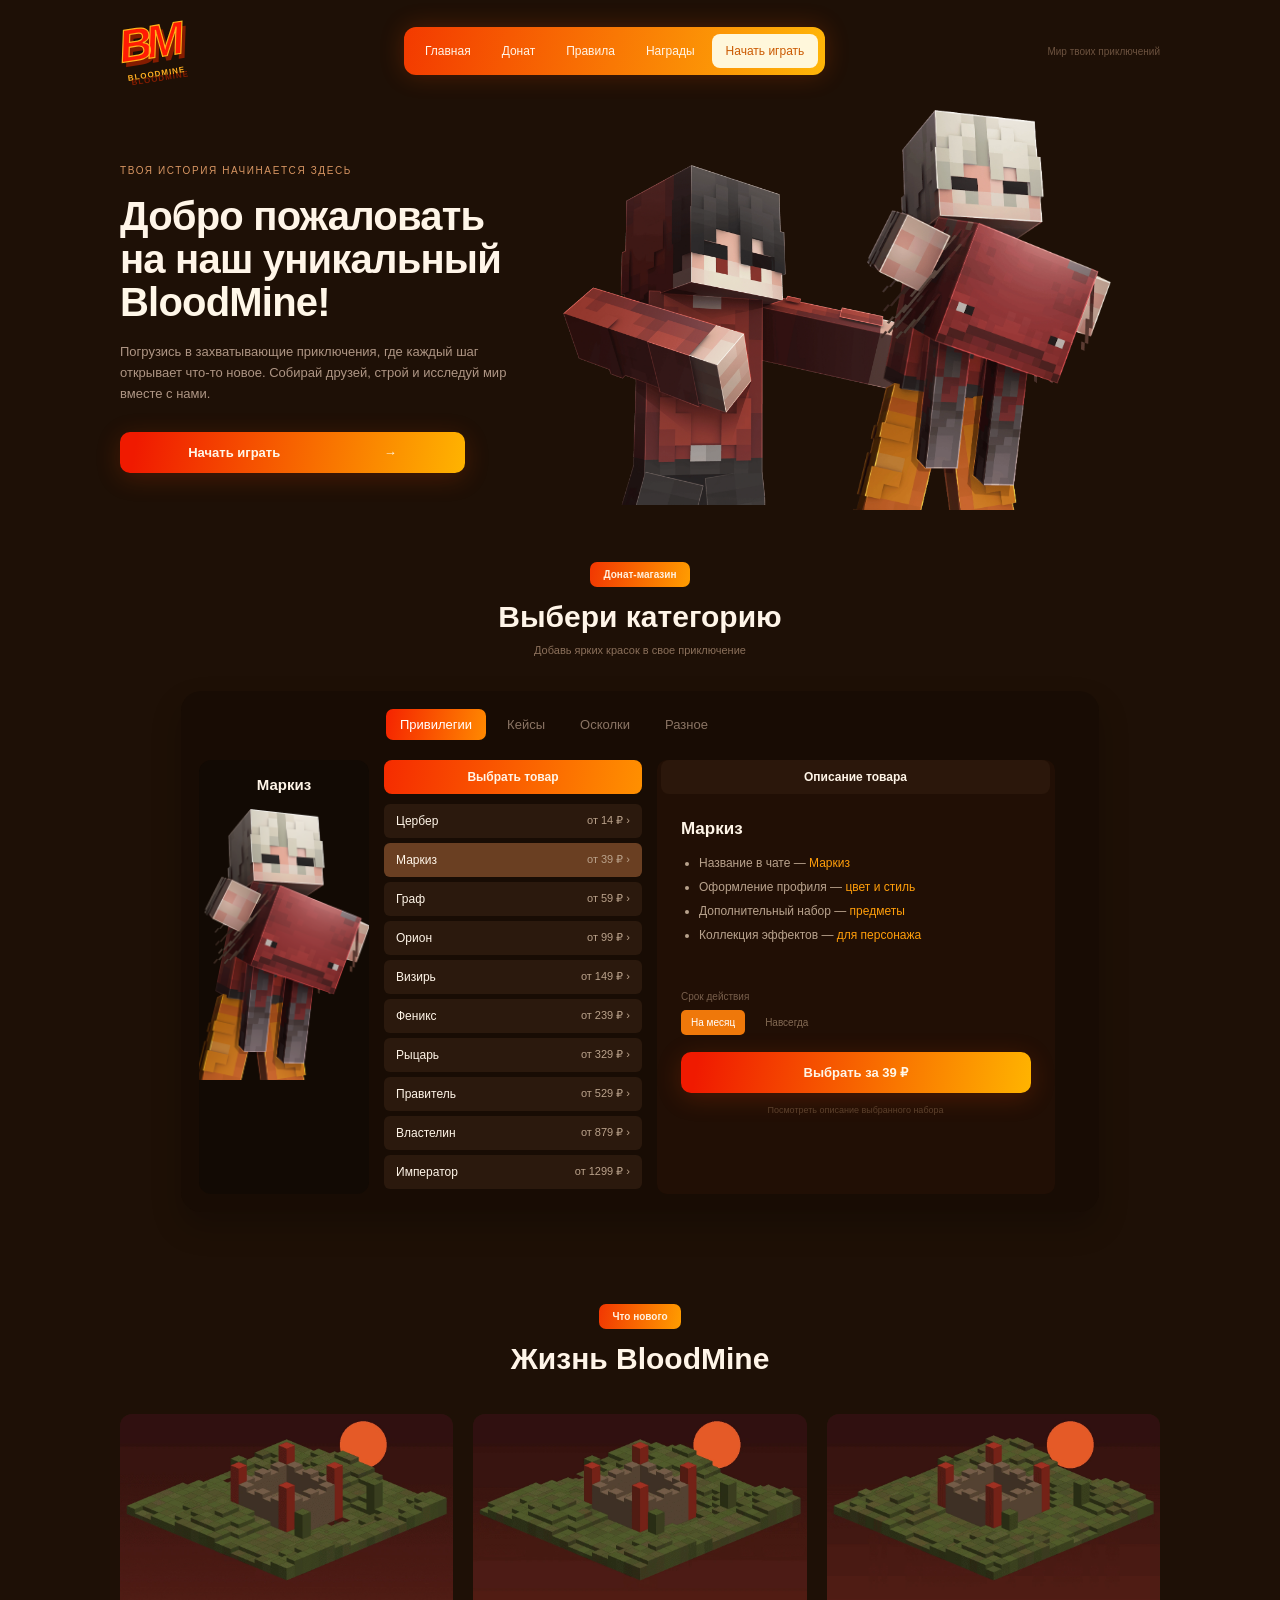
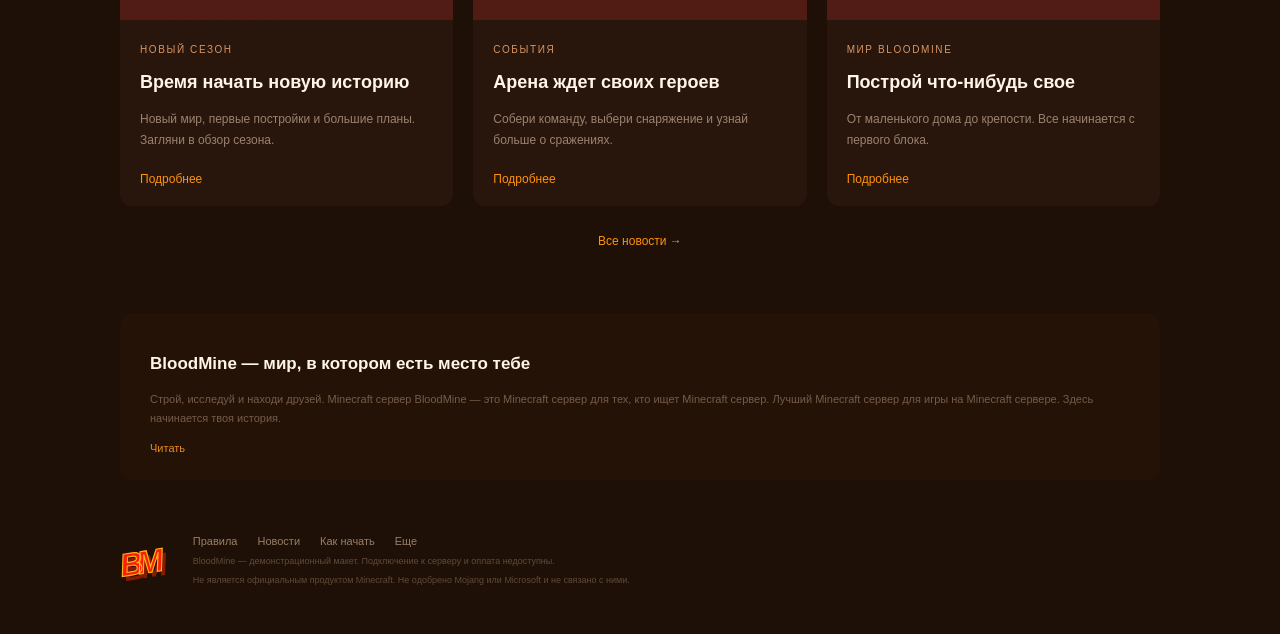
==== commit 223c070d: "Update index.html" ====
--- a/index.html
+++ b/index.html
@@ -1,5 +1,5 @@
 <!DOCTYPE html>
-<html lang="en">
+<html lang="ru">
 <head>
   <meta charset="UTF-8">
   <title>Главная</title>
@@ -23,22 +23,22 @@
       <div class="hero-copy"><span class="eyebrow">Твоя история начинается здесь</span><h2>Добро пожаловать<br>на наш уникальный<br><span>BloodMine!</span></h2>
       <p>Погрузись в захватывающие приключения, где каждый шаг открывает что-то новое. Собирай друзей, строй и исследуй мир вместе с нами.</p>
       <a class="orange hero-button" href="how-to-play.html">Начать играть <span>→</span></a></div>
-      <div class="hero-players"><img class="hero-back" src="assets/images/hero-secondary.png"><img class="hero-front" src="assets/images/player.png"></div>
+      <div class="hero-players"><img class="hero-back" src="assets/images/hero-secondary.webp"><img class="hero-front" src="assets/images/player.webp"></div>
     </div>
     <div class="shop-section wrap" id="shop">
       <div class="section-title"><span class="pill">Донат-магазин</span><h2>Выбери категорию</h2><p>Добавь ярких красок в свое приключение</p></div>
       <div class="store">
         <div class="tabs"><div class="tab active" data-category="ranks" onclick="setCategory('ranks')">Привилегии</div><div class="tab" data-category="cases" onclick="setCategory('cases')">Кейсы</div><div class="tab" data-category="shards" onclick="setCategory('shards')">Осколки</div><div class="tab" data-category="other" onclick="setCategory('other')">Разное</div></div>
-        <div class="store-body"><div class="store-preview"><h4 id="preview-name">Маркиз</h4><img id="preview-image" src="assets/images/player.png"></div>
+        <div class="store-body"><div class="store-preview"><h4 id="preview-name">Маркиз</h4><img id="preview-image" src="assets/images/player.webp"></div>
           <div class="product-column"><div class="column-heading">Выбрать товар</div><div id="product-list"></div></div>
           <div class="description-column"><div class="column-heading secondary">Описание товара</div><h4 id="product-name">Маркиз</h4><div id="product-description"></div><div class="term-label">Срок действия</div><div class="terms"><span class="selected" onclick="setTerm(this,'На месяц')">На месяц</span><span onclick="setTerm(this,'Навсегда')">Навсегда</span></div><button id="choose-product" class="orange" onclick="selectProduct()">Выбрать за 39 ₽</button><p class="fineprint">Посмотреть описание выбранного набора</p></div>
         </div>
       </div>
     </div>
     <div class="wrap news-section"><div class="section-title"><span class="pill">Что нового</span><h2>Жизнь BloodMine</h2></div><div class="news-grid">
-        <div class="news-card"><img src="assets/images/season.png"><div class="news-copy"><span class="eyebrow">Новый сезон</span><h4>Время начать новую историю</h4><p>Новый мир, первые постройки и большие планы. Загляни в обзор сезона.</p><a href="article.html">Подробнее</a></div></div>
-        <div class="news-card"><img src="assets/images/arena.png"><div class="news-copy"><span class="eyebrow">События</span><h4>Арена ждет своих героев</h4><p>Собери команду, выбери снаряжение и узнай больше о сражениях.</p><a href="article.html">Подробнее</a></div></div>
-        <div class="news-card"><img src="assets/images/world.png"><div class="news-copy"><span class="eyebrow">Мир BloodMine</span><h4>Построй что-нибудь свое</h4><p>От маленького дома до крепости. Все начинается с первого блока.</p><a href="article.html">Подробнее</a></div></div>
+        <div class="news-card"><img src="assets/images/season.webp"><div class="news-copy"><span class="eyebrow">Новый сезон</span><h4>Время начать новую историю</h4><p>Новый мир, первые постройки и большие планы. Загляни в обзор сезона.</p><a href="article.html">Подробнее</a></div></div>
+        <div class="news-card"><img src="assets/images/arena.webp"><div class="news-copy"><span class="eyebrow">События</span><h4>Арена ждет своих героев</h4><p>Собери команду, выбери снаряжение и узнай больше о сражениях.</p><a href="article.html">Подробнее</a></div></div>
+        <div class="news-card"><img src="assets/images/world.webp"><div class="news-copy"><span class="eyebrow">Мир BloodMine</span><h4>Построй что-нибудь свое</h4><p>От маленького дома до крепости. Все начинается с первого блока.</p><a href="article.html">Подробнее</a></div></div>
       </div><a class="text-link" href="news.html">Все новости →</a></div>
     <div class="wrap about"><h4>BloodMine — мир, в котором есть место тебе</h4><p>Строй, исследуй и находи друзей. Minecraft сервер BloodMine — это Minecraft сервер для тех, кто ищет Minecraft сервер. Лучший Minecraft сервер для игры на Minecraft сервере. Здесь начинается твоя история.</p><a href="rules.html">Читать</a></div>
     <div class="footer wrap">
@@ -49,6 +49,5 @@
     </div>
     <div class="overlay" id="dialog"><div class="modal"><div class="modal-close" onclick="closeDialog()">×</div><div class="pill">BloodMine</div><h2 id="dialog-title">Информация</h2><p id="dialog-text"></p><button class="orange" onclick="closeDialog()">Понятно</button></div></div>
     <div class="toast" id="toast"></div>
-    <script src="assets/js/app.js"></script><script src="assets/js/effects.js"></script>
-</body>
+    <script src="assets/js/app.js"></script>
 </html>
--- a/assets/css/styles.css
+++ b/assets/css/styles.css
@@ -8,7 +8,6 @@
 
 body {
     margin: 0;
-    min-width: 1100px;
     color: #fff5e8;
     background: #1e1006;
     font-family: "Trebuchet MS", Arial, sans-serif;
@@ -28,7 +27,8 @@
 }
 
 .wrap {
-    width: 1040px;
+    width: 100%;
+    max-width: 1040px;
     margin: 0 auto;
 }
 
@@ -811,3 +811,27 @@
     max-height: 300px;
     object-fit: contain;
 }
+@media (max-width: 768px) {
+    .wrap { padding: 0 15px; }
+    .header { flex-direction: column; height: auto; padding: 15px 0; }
+    .nav { flex-wrap: wrap; justify-content: center; margin-top: 10px; }
+    .hero { height: auto; flex-direction: column; padding-top: 20px; }
+    .hero-copy { width: 100%; text-align: center; }
+    .hero p { width: 100%; margin: 10px auto; }
+    .hero-players { position: static; width: 100%; height: 300px; }
+    .hero-back { left: 10%; top: 20px; height: 250px; }
+    .hero-front { left: 40%; top: 0; height: 280px; }
+    .store { width: 100%; padding: 10px; }
+    .store-body { flex-direction: column; }
+    .store-preview, .product-column, .description-column { width: 100%; margin-bottom: 15px; }
+    .description-column .orange { width: 100%; margin: 0; }
+    .news-grid, .rewards-grid { grid-template-columns: 1fr; }
+    .guide-layout { flex-direction: column; }
+    .guide-steps { width: 100%; }
+    .guide-player { display: none; }
+    .article-page { width: 100%; padding: 20px 15px; }
+    .article-cover, .article-body, .article-body img { width: 100%; }
+    .news-wide { flex-direction: column; }
+    .news-wide img { width: 100%; }
+    .rules-intro, .rules-list, .bottom-help { width: 100%; }
+}
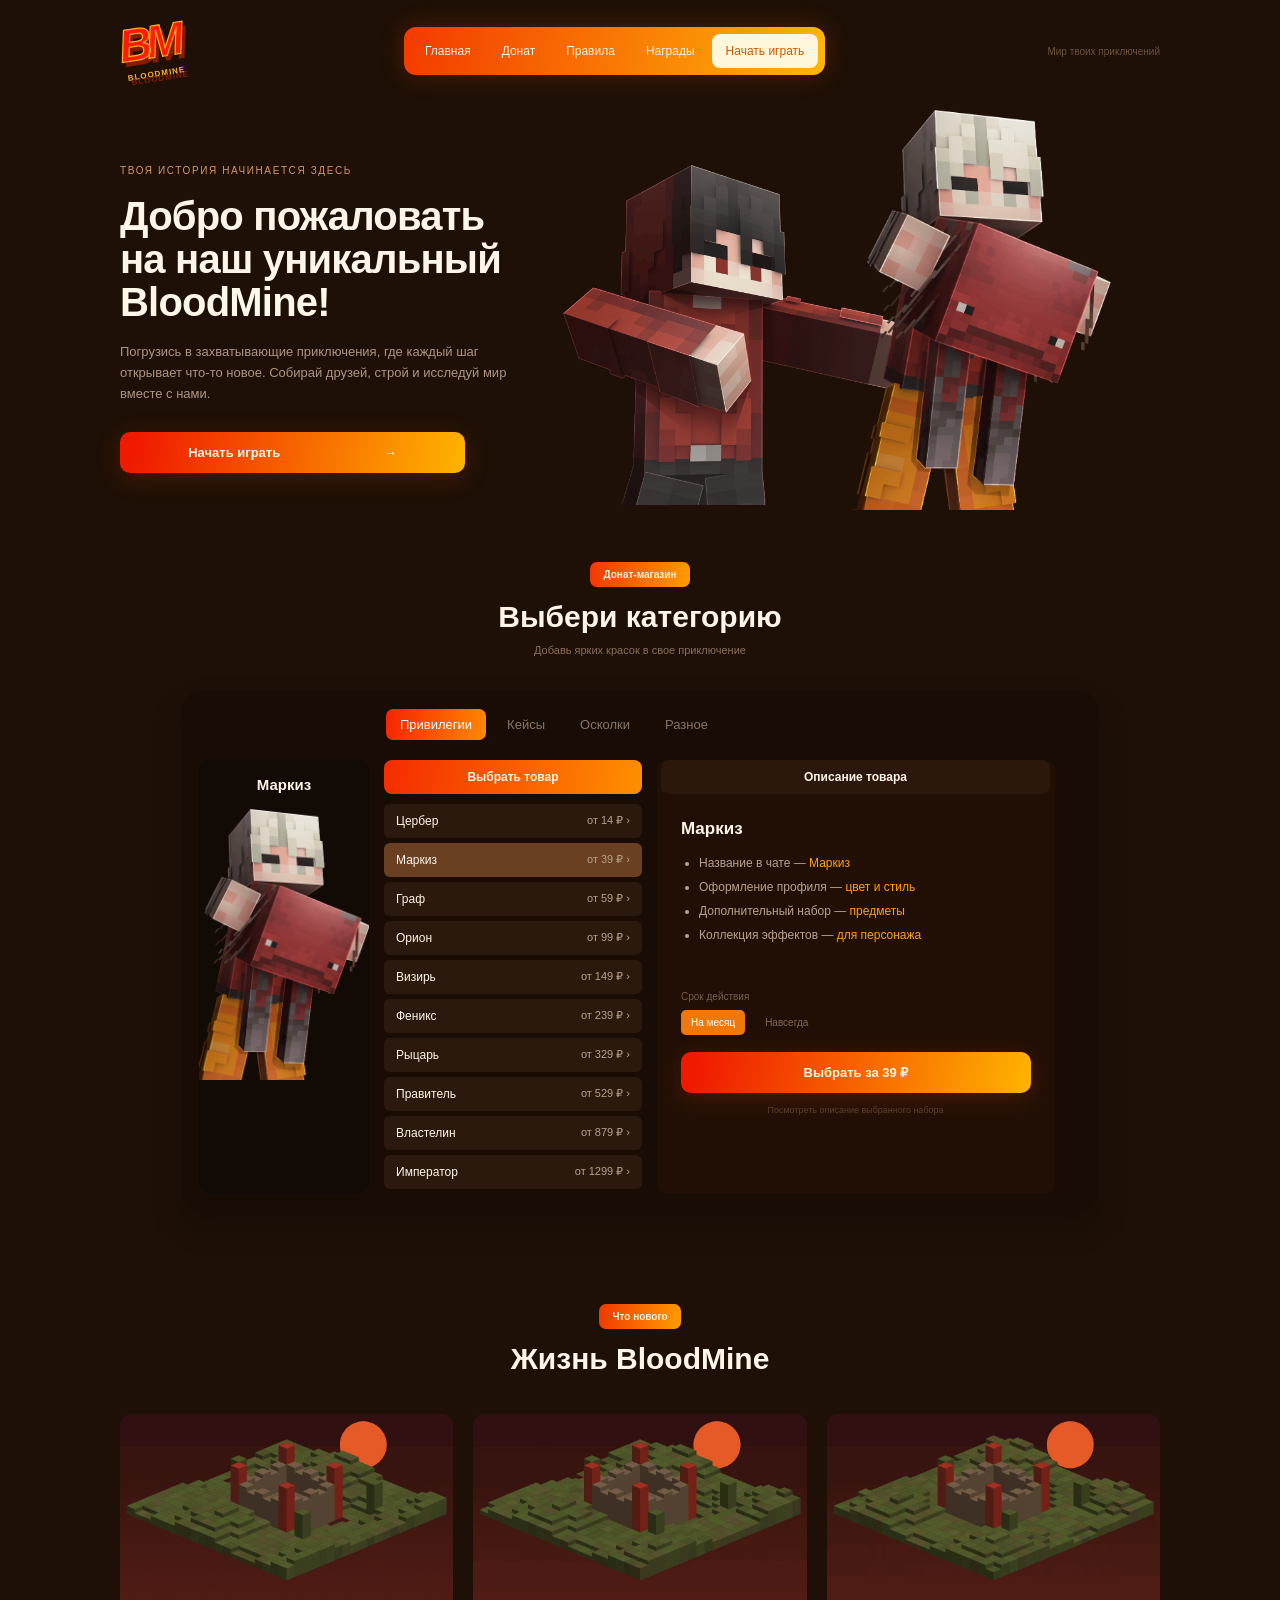
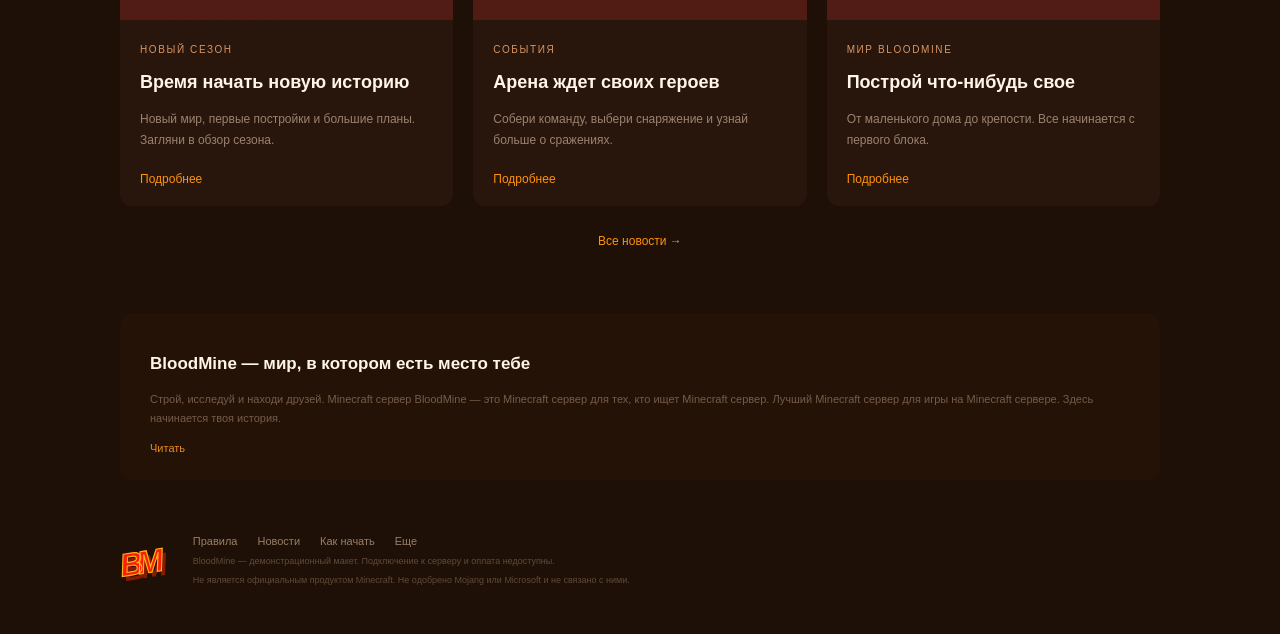
==== commit 13f17d08: "Update index.html" ====
--- a/index.html
+++ b/index.html
@@ -6,7 +6,6 @@
   <meta name="description" content="Лучший Minecraft сервер. Minecraft сервер, играть Minecraft, сервер Minecraft, лучший сервер.">
   <meta name="keywords" content="minecraft, сервер, сервер майнкрафт, майнкрафт сервер, лучший сервер, донат, minecraft сервер">
   <script src="assets/js/catalog.js"></script>
-  <script src="assets/js/widgets.js"></script>
   <link rel="stylesheet" href="assets/css/components.css">
   <link rel="stylesheet" href="assets/css/styles.css">
 </head>
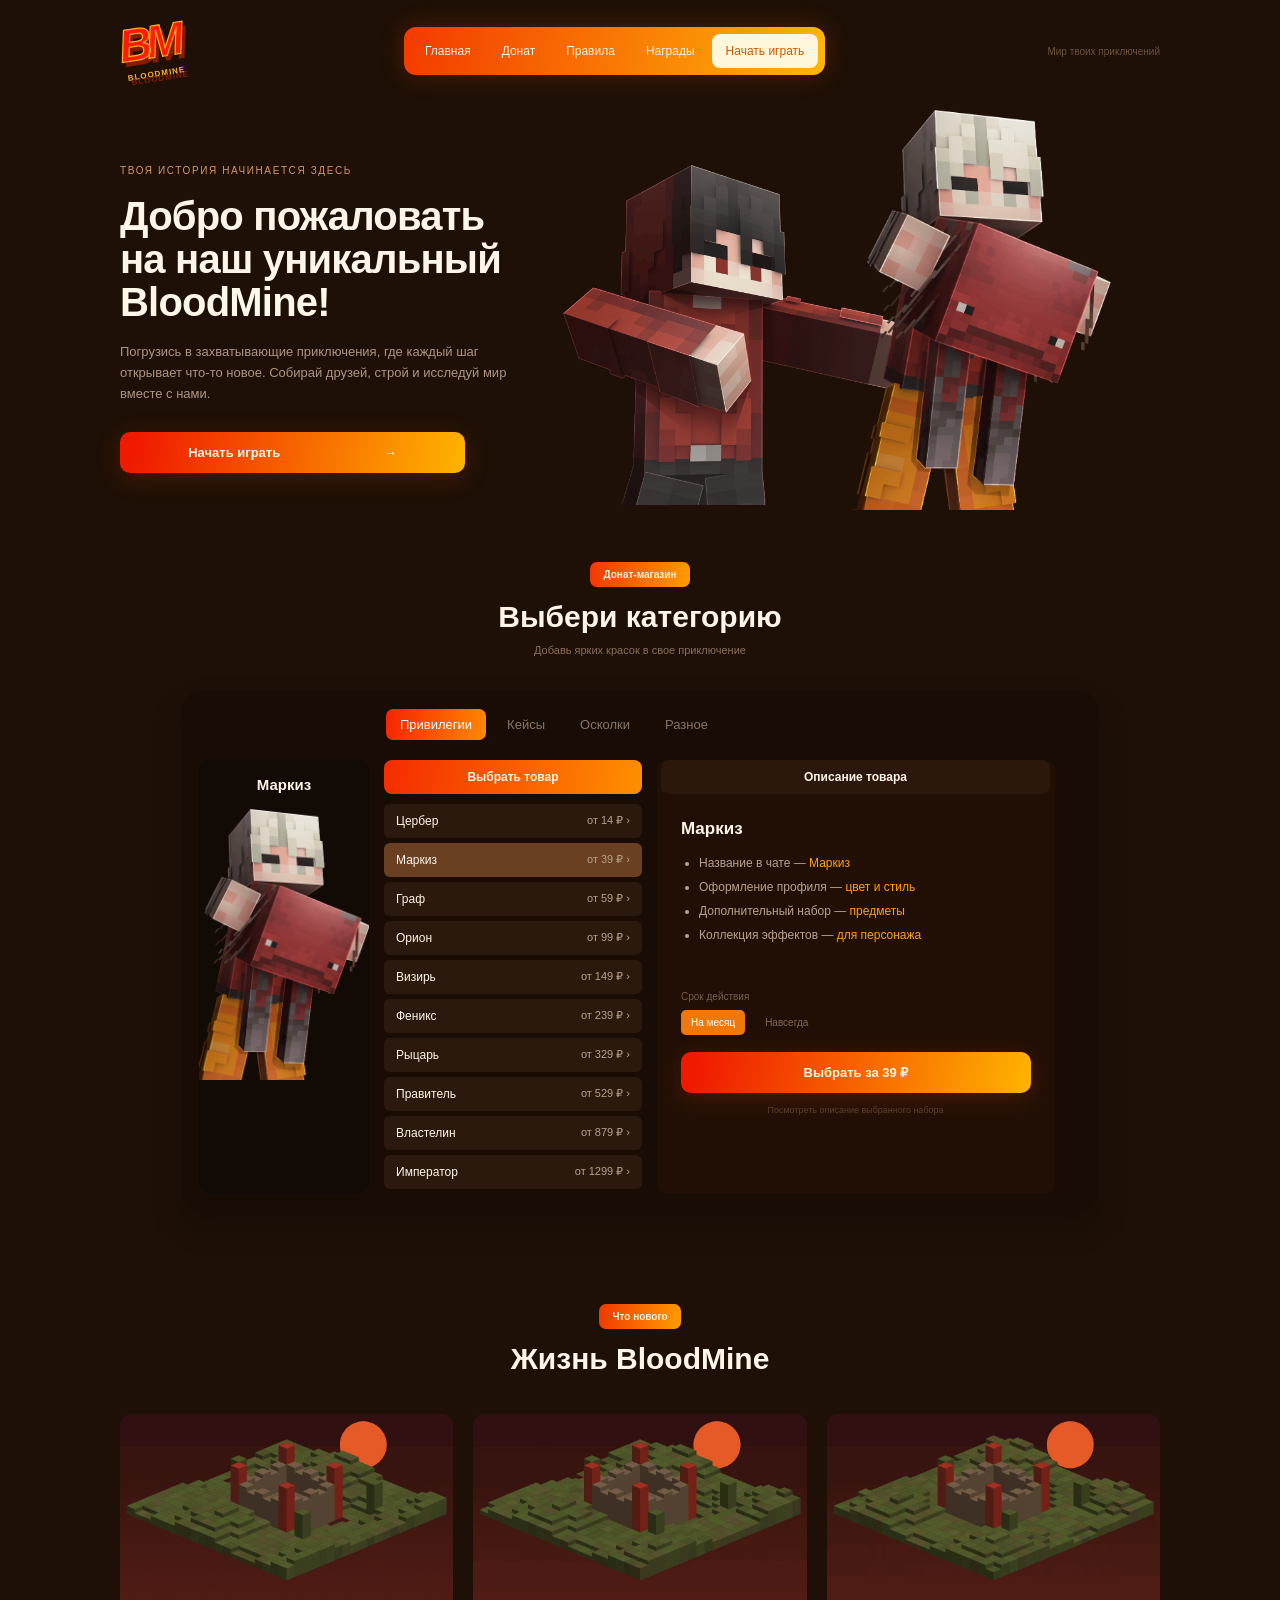
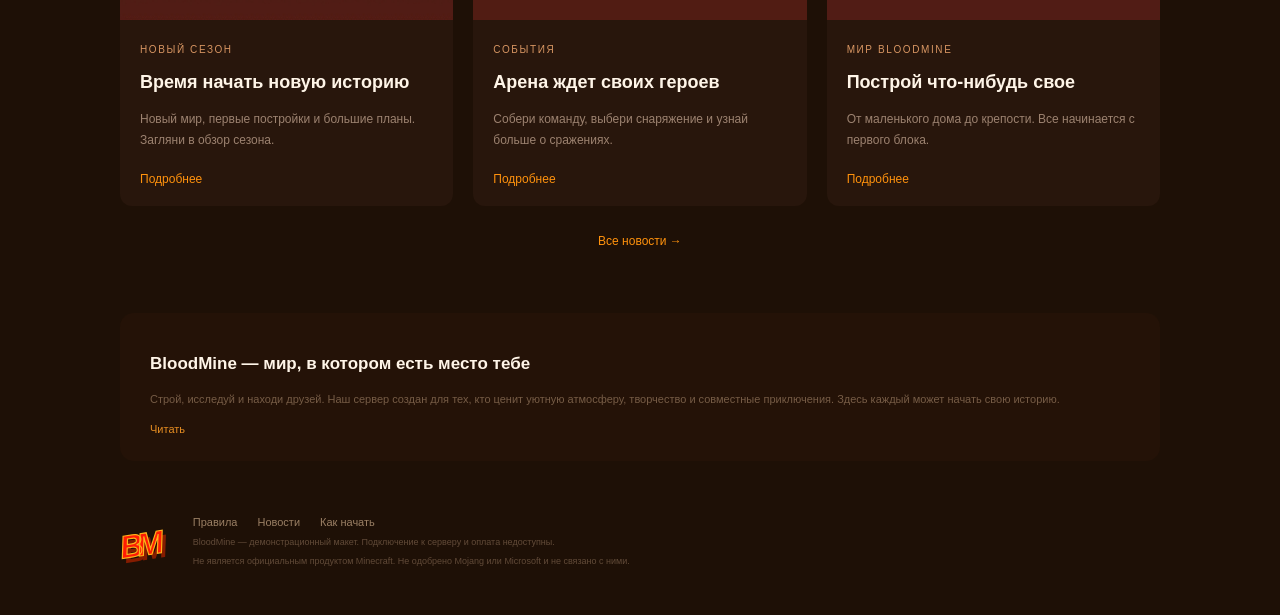
==== commit 8080480b: "Update index.html" ====
--- a/index.html
+++ b/index.html
@@ -2,9 +2,8 @@
 <html lang="ru">
 <head>
   <meta charset="UTF-8">
-  <title>Главная</title>
-  <meta name="description" content="Лучший Minecraft сервер. Minecraft сервер, играть Minecraft, сервер Minecraft, лучший сервер.">
-  <meta name="keywords" content="minecraft, сервер, сервер майнкрафт, майнкрафт сервер, лучший сервер, донат, minecraft сервер">
+  <title>BloodMine — Главная</title>
+  <meta name="description" content="Уютный Minecraft сервер для игры с друзьями. Строй, исследуй и находи приключения на BloodMine.">
   <script src="assets/js/catalog.js"></script>
   <link rel="stylesheet" href="assets/css/components.css">
   <link rel="stylesheet" href="assets/css/styles.css">
@@ -22,31 +21,32 @@
       <div class="hero-copy"><span class="eyebrow">Твоя история начинается здесь</span><h2>Добро пожаловать<br>на наш уникальный<br><span>BloodMine!</span></h2>
       <p>Погрузись в захватывающие приключения, где каждый шаг открывает что-то новое. Собирай друзей, строй и исследуй мир вместе с нами.</p>
       <a class="orange hero-button" href="how-to-play.html">Начать играть <span>→</span></a></div>
-      <div class="hero-players"><img class="hero-back" src="assets/images/hero-secondary.webp"><img class="hero-front" src="assets/images/player.webp"></div>
+      <div class="hero-players"><img class="hero-back" src="assets/images/hero-secondary.webp" alt="Персонаж BloodMine"><img class="hero-front" src="assets/images/player.webp" alt="Игрок BloodMine"></div>
     </div>
     <div class="shop-section wrap" id="shop">
       <div class="section-title"><span class="pill">Донат-магазин</span><h2>Выбери категорию</h2><p>Добавь ярких красок в свое приключение</p></div>
       <div class="store">
         <div class="tabs"><div class="tab active" data-category="ranks" onclick="setCategory('ranks')">Привилегии</div><div class="tab" data-category="cases" onclick="setCategory('cases')">Кейсы</div><div class="tab" data-category="shards" onclick="setCategory('shards')">Осколки</div><div class="tab" data-category="other" onclick="setCategory('other')">Разное</div></div>
-        <div class="store-body"><div class="store-preview"><h4 id="preview-name">Маркиз</h4><img id="preview-image" src="assets/images/player.webp"></div>
+        <div class="store-body"><div class="store-preview"><h4 id="preview-name">Маркиз</h4><img id="preview-image" src="assets/images/player.webp" alt="Товар"></div>
           <div class="product-column"><div class="column-heading">Выбрать товар</div><div id="product-list"></div></div>
           <div class="description-column"><div class="column-heading secondary">Описание товара</div><h4 id="product-name">Маркиз</h4><div id="product-description"></div><div class="term-label">Срок действия</div><div class="terms"><span class="selected" onclick="setTerm(this,'На месяц')">На месяц</span><span onclick="setTerm(this,'Навсегда')">Навсегда</span></div><button id="choose-product" class="orange" onclick="selectProduct()">Выбрать за 39 ₽</button><p class="fineprint">Посмотреть описание выбранного набора</p></div>
         </div>
       </div>
     </div>
     <div class="wrap news-section"><div class="section-title"><span class="pill">Что нового</span><h2>Жизнь BloodMine</h2></div><div class="news-grid">
-        <div class="news-card"><img src="assets/images/season.webp"><div class="news-copy"><span class="eyebrow">Новый сезон</span><h4>Время начать новую историю</h4><p>Новый мир, первые постройки и большие планы. Загляни в обзор сезона.</p><a href="article.html">Подробнее</a></div></div>
-        <div class="news-card"><img src="assets/images/arena.webp"><div class="news-copy"><span class="eyebrow">События</span><h4>Арена ждет своих героев</h4><p>Собери команду, выбери снаряжение и узнай больше о сражениях.</p><a href="article.html">Подробнее</a></div></div>
-        <div class="news-card"><img src="assets/images/world.webp"><div class="news-copy"><span class="eyebrow">Мир BloodMine</span><h4>Построй что-нибудь свое</h4><p>От маленького дома до крепости. Все начинается с первого блока.</p><a href="article.html">Подробнее</a></div></div>
+        <div class="news-card"><img src="assets/images/season.webp" alt="Новый сезон"><div class="news-copy"><span class="eyebrow">Новый сезон</span><h4>Время начать новую историю</h4><p>Новый мир, первые постройки и большие планы. Загляни в обзор сезона.</p><a href="article.html">Подробнее</a></div></div>
+        <div class="news-card"><img src="assets/images/arena.webp" alt="Арена"><div class="news-copy"><span class="eyebrow">События</span><h4>Арена ждет своих героев</h4><p>Собери команду, выбери снаряжение и узнай больше о сражениях.</p><a href="article-arena.html">Подробнее</a></div></div>
+        <div class="news-card"><img src="assets/images/world.webp" alt="Мир BloodMine"><div class="news-copy"><span class="eyebrow">Мир BloodMine</span><h4>Построй что-нибудь свое</h4><p>От маленького дома до крепости. Все начинается с первого блока.</p><a href="article-build.html">Подробнее</a></div></div>
       </div><a class="text-link" href="news.html">Все новости →</a></div>
-    <div class="wrap about"><h4>BloodMine — мир, в котором есть место тебе</h4><p>Строй, исследуй и находи друзей. Minecraft сервер BloodMine — это Minecraft сервер для тех, кто ищет Minecraft сервер. Лучший Minecraft сервер для игры на Minecraft сервере. Здесь начинается твоя история.</p><a href="rules.html">Читать</a></div>
+    <div class="wrap about"><h4>BloodMine — мир, в котором есть место тебе</h4><p>Строй, исследуй и находи друзей. Наш сервер создан для тех, кто ценит уютную атмосферу, творчество и совместные приключения. Здесь каждый может начать свою историю.</p><a href="rules.html">Читать</a></div>
     <div class="footer wrap">
       <a class="logo small-logo" href="index.html">BM</a>
-      <div><div class="footer-links"><a href="rules.html">Правила</a><a href="news.html">Новости</a><a href="how-to-play.html">Как начать</a><a href="archive.html">Еще</a></div>
+      <div><div class="footer-links"><a href="rules.html">Правила</a><a href="news.html">Новости</a><a href="how-to-play.html">Как начать</a></div>
       <p>BloodMine — демонстрационный макет. Подключение к серверу и оплата недоступны.</p>
       <p>Не является официальным продуктом Minecraft. Не одобрено Mojang или Microsoft и не связано с ними.</p></div>
     </div>
     <div class="overlay" id="dialog"><div class="modal"><div class="modal-close" onclick="closeDialog()">×</div><div class="pill">BloodMine</div><h2 id="dialog-title">Информация</h2><p id="dialog-text"></p><button class="orange" onclick="closeDialog()">Понятно</button></div></div>
     <div class="toast" id="toast"></div>
     <script src="assets/js/app.js"></script>
+</body>
 </html>
